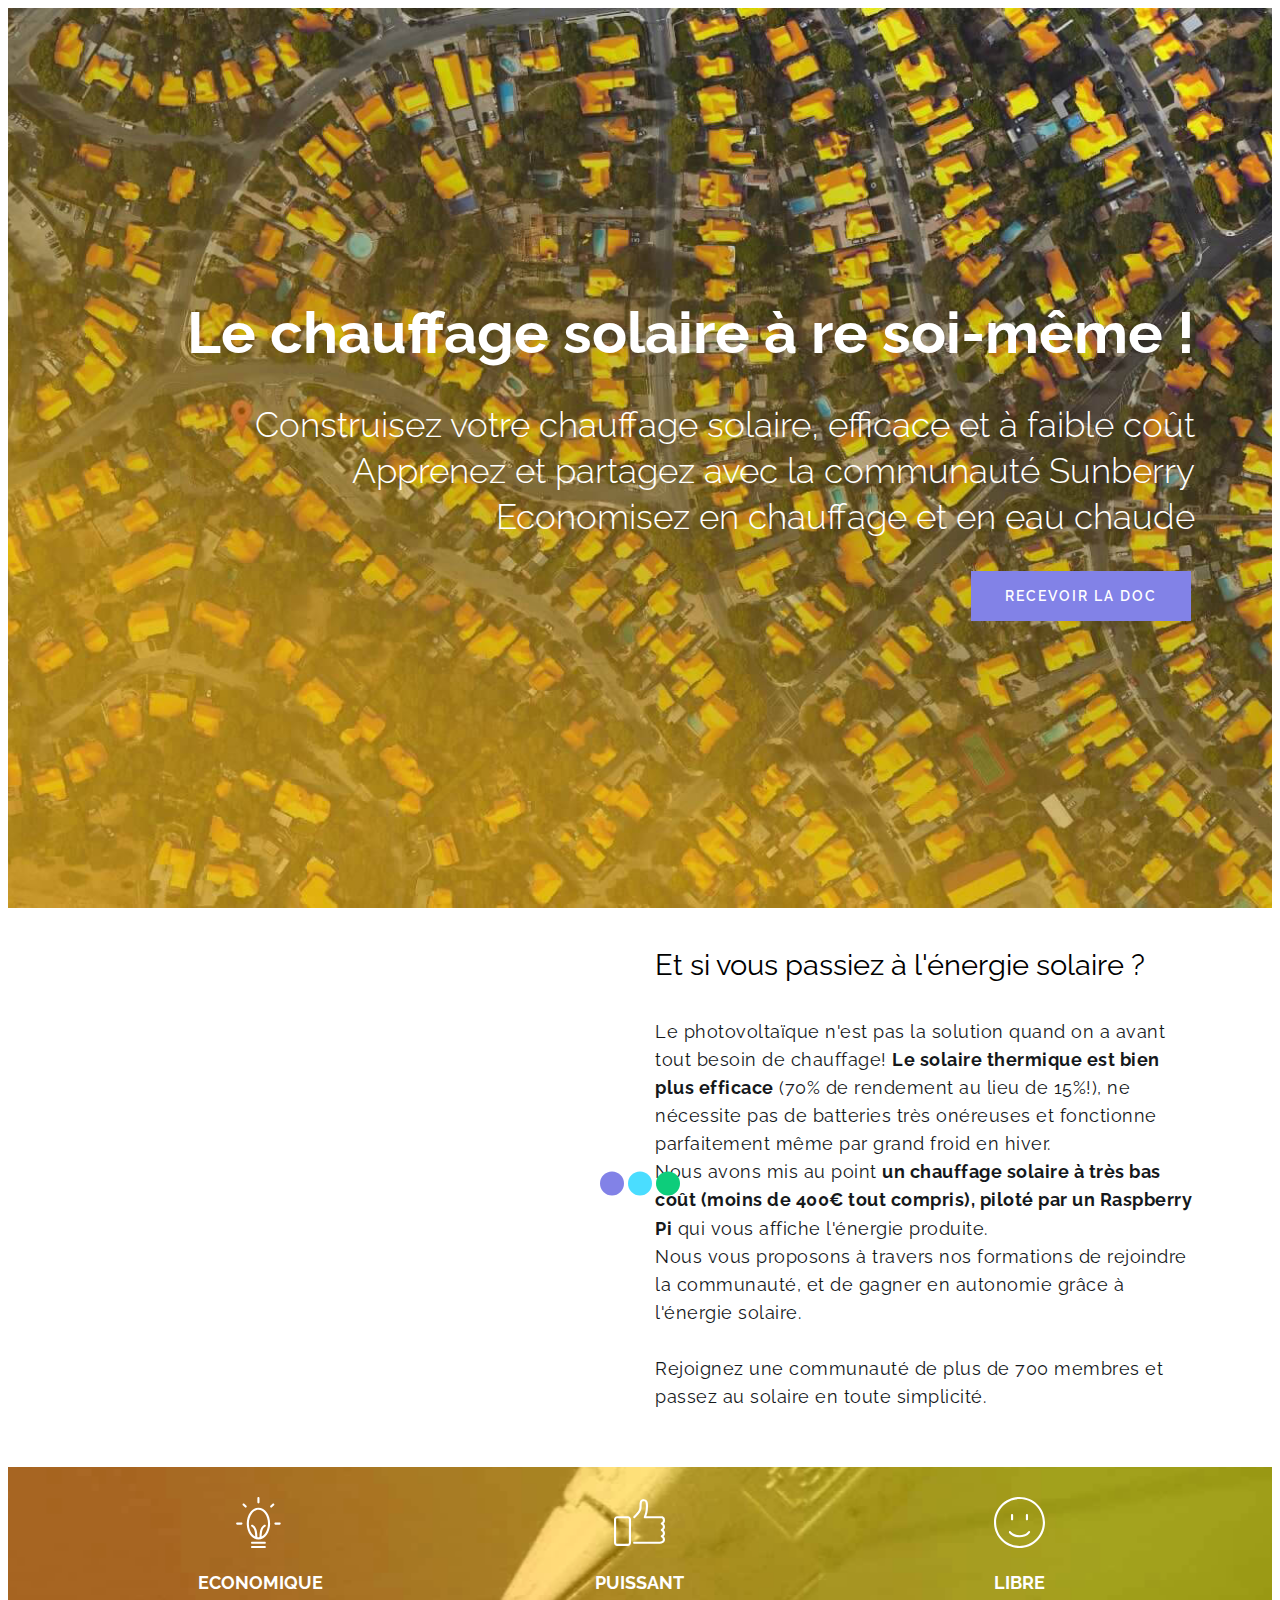
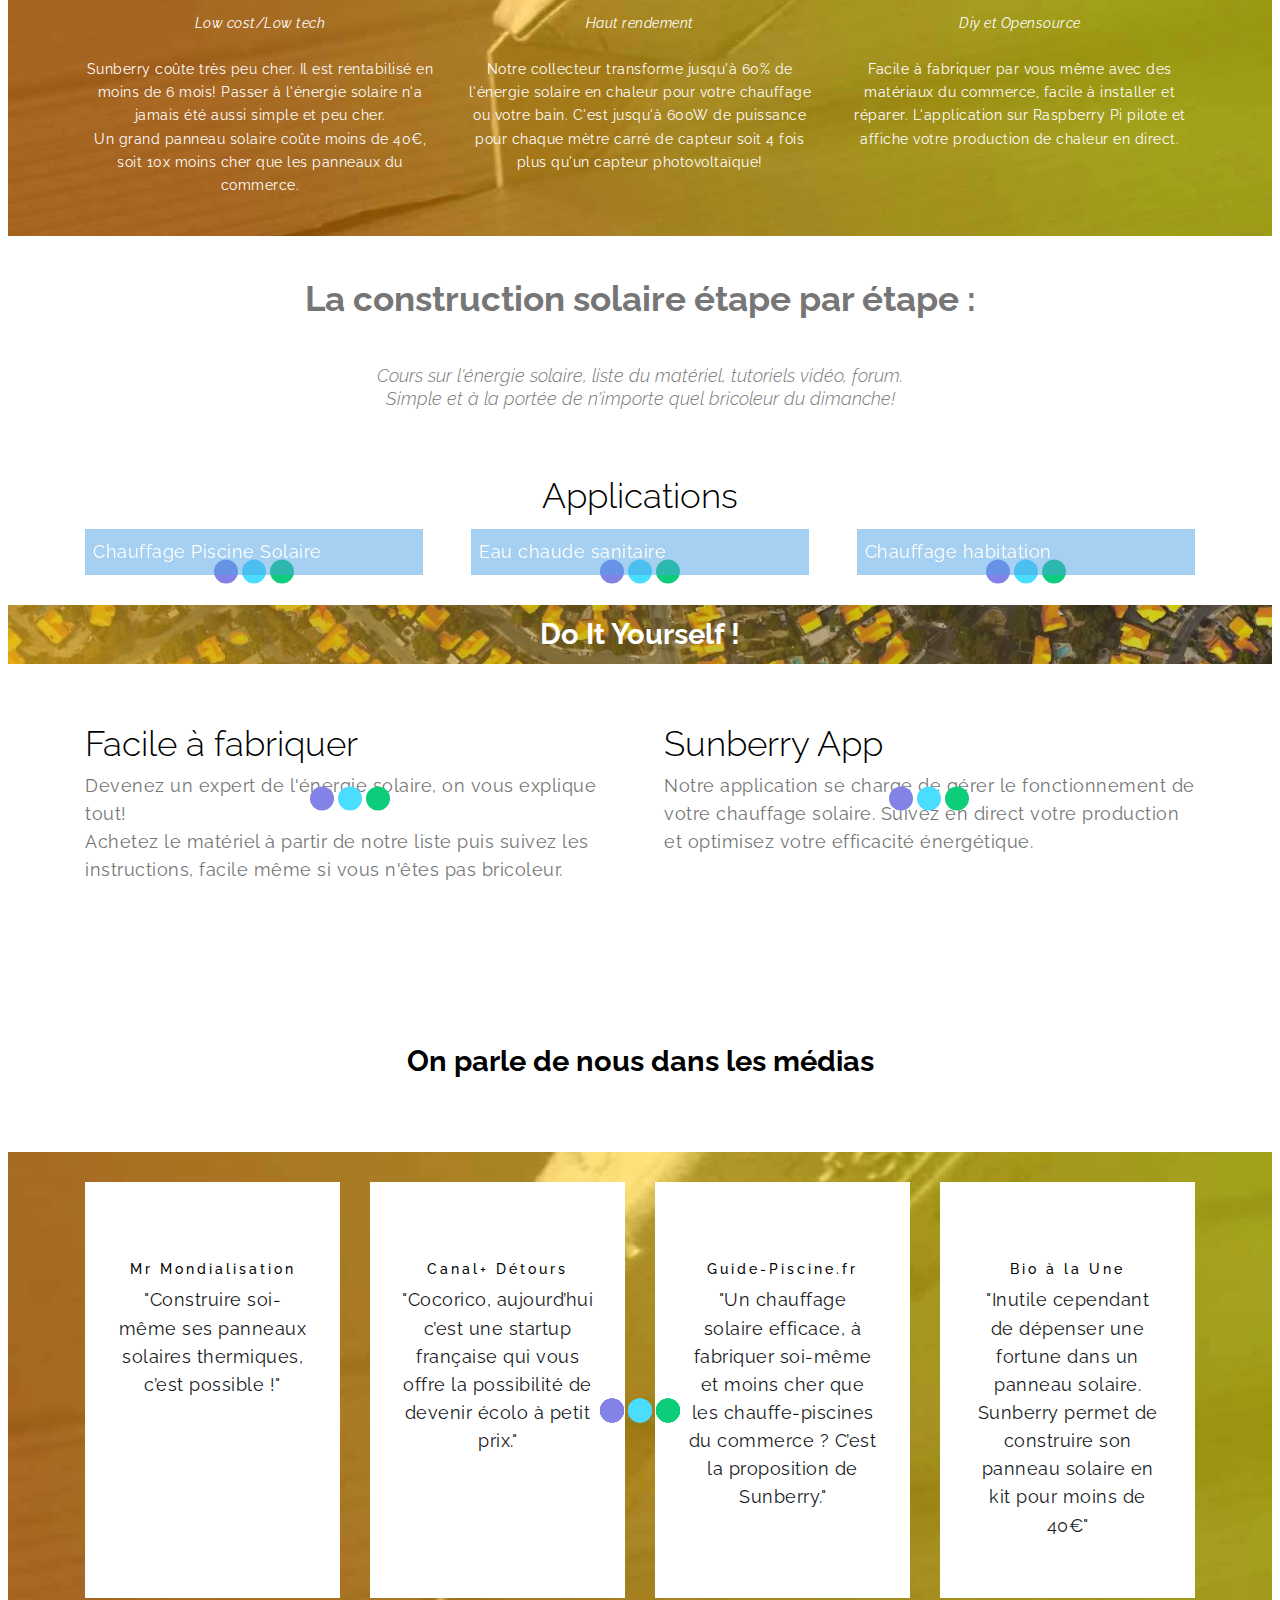
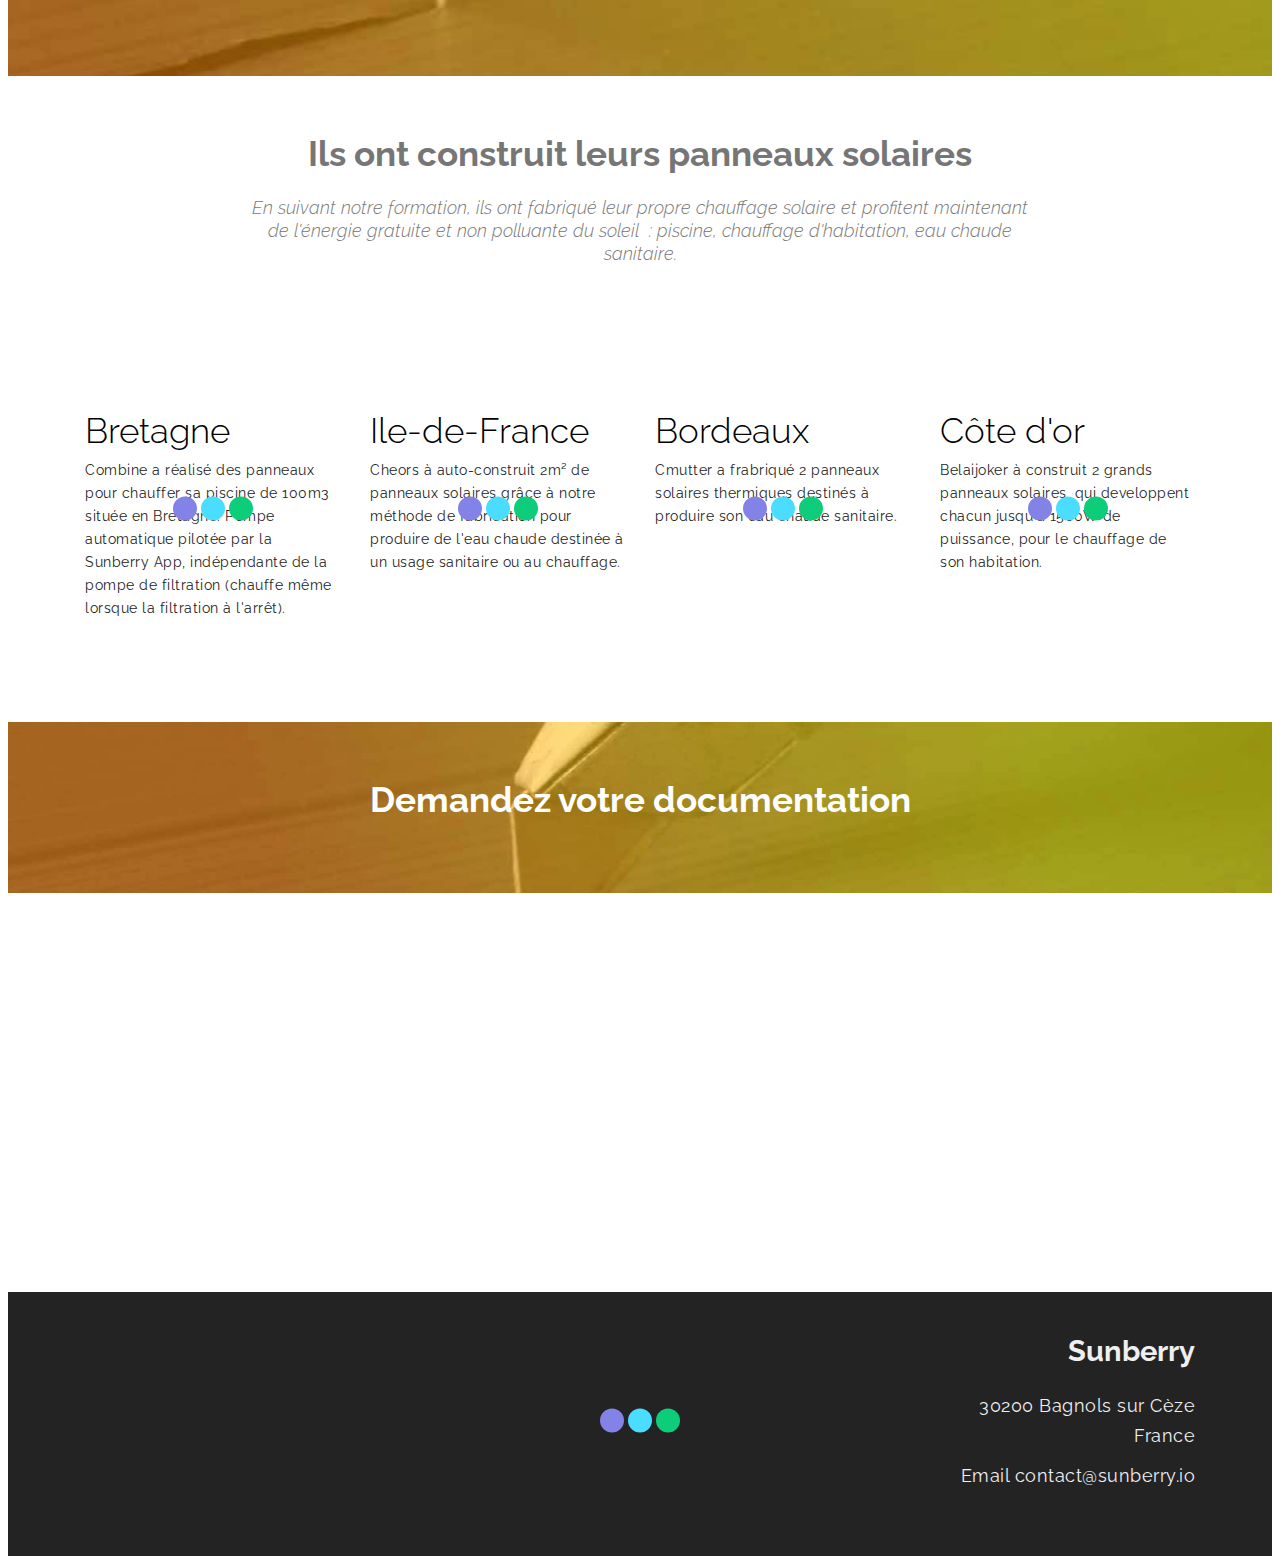
==== index.html @ ae24a8c1 "bidouille" ====
<!DOCTYPE html>
<html amp="">
  <head>
    <meta http-equiv="content-type" content="text/html; charset=UTF-8">
    <!-- Google Tag Manager -->
    <script>(function(w,d,s,l,i){w[l]=w[l]||[];w[l].push({'gtm.start':
new Date().getTime(),event:'gtm.js'});var f=d.getElementsByTagName(s)[0],
j=d.createElement(s),dl=l!='dataLayer'?'&l='+l:'';j.async=true;j.src=
'https://www.googletagmanager.com/gtm.js?id='+i+dl;f.parentNode.insertBefore(j,f);
})(window,document,'script','dataLayer','GTM-MR7F7LC');</script>
    <!-- End Google Tag Manager -->
    <!-- Global site tag (gtag.js) - Google Analytics -->
    <script async="" src="https://www.googletagmanager.com/gtag/js?id=UA-86206346-3"></script>
    <script>
  window.dataLayer = window.dataLayer || [];
  function gtag(){dataLayer.push(arguments);}
  gtag('js', new Date());

  gtag('config', 'UA-86206346-3');
</script> <!-- Site made with Mobirise Website Builder v4.9.3, https://mobirise.com -->
    <meta http-equiv="X-UA-Compatible" content="IE=edge">
    <meta name="generator" content="Mobirise v4.9.3, mobirise.com">
    <meta name="viewport" content="width=device-width, initial-scale=1, minimum-scale=1">
    <link rel="shortcut icon" href="assets/images/favicon-196x196-128x128.png" type="image/x-icon">
    <meta name="description" content="Fabriquez un chauffage solaire à l'efficacité testée et mesurée, avec de simples matériaux du commerce, pour très peu cher.
La Sunberry App se charge d'automatiser son fonctionnement et affiche votre production d'énergie chaque jour.">
    <title>Chauffage solaire DIY - Sunberry</title>
    <link rel="canonical" href="https://sunberrysolar.github.io/sunb/">
    <style amp-boilerplate="">body{-webkit-animation:-amp-start 8s steps(1,end) 0s 1 normal both;-moz-animation:-amp-start 8s steps(1,end) 0s 1 normal both;-ms-animation:-amp-start 8s steps(1,end) 0s 1 normal both;animation:-amp-start 8s steps(1,end) 0s 1 normal both}@-webkit-keyframes -amp-start{from{visibility:hidden}to{visibility:visible}}@-moz-keyframes -amp-start{from{visibility:hidden}to{visibility:visible}}@-ms-keyframes -amp-start{from{visibility:hidden}to{visibility:visible}}@-o-keyframes -amp-start{from{visibility:hidden}to{visibility:visible}}@keyframes -amp-start{from{visibility:hidden}to{visibility:visible}}</style>
    <noscript><style amp-boilerplate="">body{-webkit-animation:none;-moz-animation:none;-ms-animation:none;animation:none}</style></noscript>
    <link href="https://fonts.googleapis.com/css?family=Raleway:100,100i,200,200i,300,300i,400,400i,500,500i,600,600i,700,700i,800,800i,900,900i"
      rel="stylesheet">
    <style amp-custom=""> 
div,span,h1,h2,h3,h4,h5,h6,p,blockquote,a,ol,ul,li,figcaption{font: inherit;}*{-webkit-box-sizing: border-box;box-sizing: border-box;}body{position: relative;font-style: normal;line-height: 1.5;}section{background-color: #eeeeee;background-position: 50% 50%;background-repeat: no-repeat;background-size: cover;}section,.container,.container-fluid{position: relative;word-wrap: break-word;}a.mbr-iconfont:hover{text-decoration: none;}h1,h2,h3{margin: auto;}h1,h3,p{padding: 10px 0;margin-bottom: 15px;}p,li,blockquote{color: #15181b;letter-spacing: 0.5px;line-height: 1.7;}ul,ol,pre,blockquote{margin-bottom: 0;margin-top: 0;}pre{background: #f4f4f4;padding: 10px 24px;white-space: pre-wrap;}p{margin-top: 0;}a{font-style: normal;font-weight: 400;cursor: pointer;}a,a:hover{text-decoration: none;}figure{margin-bottom: 0;}h1,h2,h3,h4,h5,h6,.h1,.h2,.h3,.h4,.h5,.h6,.display-1,.display-2,.display-3,.display-4{line-height: 1;word-break: break-word;word-wrap: break-word;}b,strong{font-weight: bold;}blockquote{padding: 10px 0 10px 20px;position: relative;border-left: 3px solid;}input:-webkit-autofill,input:-webkit-autofill:hover,input:-webkit-autofill:focus,input:-webkit-autofill:active{-webkit-transition-delay: 9999s;transition-delay: 9999s;-webkit-transition-property: background-color,color;-o-transition-property: background-color,color;transition-property: background-color,color;}html,body{height: auto;min-height: 100vh;}.mbr-section-title{font-style: normal;line-height: 1.2;}.mbr-section-subtitle{line-height: 1.3;}.mbr-text{font-style: normal;line-height: 1.6;}.btn{font-weight: 400;border-width: 2px;border-style: solid;font-style: normal;letter-spacing: 2px;margin: .4rem .5rem;white-space: normal;-webkit-transition: all .3s ease-in-out,-webkit-box-shadow 2s ease-in-out;transition: all .3s ease-in-out,-webkit-box-shadow 2s ease-in-out;-o-transition: all .3s ease-in-out,box-shadow 2s ease-in-out;transition: all .3s ease-in-out,box-shadow 2s ease-in-out;transition: all .3s ease-in-out,box-shadow 2s ease-in-out,-webkit-box-shadow 2s ease-in-out;display: -webkit-inline-box;display: -ms-inline-flexbox;display: inline-flex;-webkit-box-align: center;-ms-flex-align: center;align-items: center;-webkit-box-pack: center;-ms-flex-pack: center;justify-content: center;word-break: break-word;-webkit-align-items: center;-webkit-justify-content: center;display: -webkit-inline-flex;}.btn-form{border-radius: 0;}.btn-form:hover{cursor: pointer;}input,textarea{padding: 15px 0.5rem;margin: 0.5rem;}.mbr-figure img,.mbr-figure iframe{display: block;width: 100%;}.card{background-color: transparent;border: none;}.card-wrapper{-webkit-box-flex: 1;-webkit-flex: 1;}.card-img{text-align: center;-ms-flex-negative: 0;flex-shrink: 0;-webkit-flex-shrink: 0;}.media{max-width: 100%;margin: 0 auto;}.mbr-figure{-ms-flex-item-align: center;-ms-grid-row-align: center;-webkit-align-self: center;align-self: center;}.media-container > div{max-width: 100%;}.mbr-figure img,.card-img img{width: 100%;}@media (max-width: 991px){.media-size-item{width: auto;}.media{width: auto;}.mbr-figure{width: 100%;}}section.slider .amp-carousel-button{cursor: pointer;}amp-image-lightbox a.control{position: absolute;width: 32px;height: 32px;right: 16px;top: 16px;z-index: 1000;}amp-image-lightbox a.control .close{position: relative;}amp-image-lightbox a.control .close:before,amp-image-lightbox a.control .close:after{position: absolute;left: 15px;content: ' ';height: 33px;width: 2px;background-color: #fff;}amp-image-lightbox a.control .close:before{-webkit-transform: rotate(45deg);-ms-transform: rotate(45deg);transform: rotate(45deg);}amp-image-lightbox a.control .close:after{-webkit-transform: rotate(-45deg);-ms-transform: rotate(-45deg);transform: rotate(-45deg);}.hidden{visibility: hidden;}.super-hide{display: none;}.inactive{-webkit-user-select: none;-moz-user-select: none;-ms-user-select: none;user-select: none;pointer-events: none;-webkit-user-drag: none;user-drag: none;}textarea[type="hidden"]{display: none;}#scrollToTop{display: none;}.popover-content ul.show{min-height: 155px;}.mbr-white{color: #ffffff;}.mbr-black{color: #000000;}.mbr-bg-white{background-color: #ffffff;}.mbr-bg-black{background-color: #000000;}.align-left{text-align: left;}.align-center{text-align: center;}.align-right{text-align: right;}@media (max-width: 767px){.align-left,.align-center,.align-right,.mbr-section-btn,.mbr-section-title{text-align: center;}}.mbr-light{font-weight: 300;}.mbr-regular{font-weight: 400;}.mbr-semibold{font-weight: 500;}.mbr-bold{font-weight: 700;}.mbr-section-btn{margin-left: -.25rem;margin-right: -.25rem;font-size: 0;}nav .mbr-section-btn{margin-left: 0rem;margin-right: 0rem;}.btn .mbr-iconfont,.btn.btn-sm .mbr-iconfont{cursor: pointer;margin-right: 0.5rem;}.btn.btn-md .mbr-iconfont,.btn.btn-md .mbr-iconfont{margin-right: 0.8rem;}[type="submit"]{-webkit-appearance: none;}.google-map{height: 400px;position: relative;width: 100%;}.google-map iframe{height: 100%;width: 100%;}.google-map [data-state-details]{color: #6b6763;font-family: Montserrat;height: 1.5em;margin-top: -0.75em;padding-left: 1.25rem;padding-right: 1.25rem;position: absolute;text-align: center;top: 50%;width: 100%;}.google-map[data-state]{background: #e9e5dc;}.google-map[data-state="loading"] [data-state-details]{display: none;}.map-placeholder{display: none;}.mbr-fullscreen .mbr-overlay{height: 100vh;}.mbr-fullscreen{display: -webkit-box;display: -ms-flexbox;display: flex;display: -moz-flex;display: -ms-flex;display: -o-flex;-webkit-box-align: center;-ms-flex-align: center;align-items: center;-webkit-align-items: center;height: 100vh;-webkit-box-sizing: border-box;box-sizing: border-box;padding-top: 3rem;padding-bottom: 3rem;}section.sidebar-open:before{content: '';position: fixed;top: 0;bottom: 0;right: 0;left: 0;background-color: rgba(0,0,0,0.2);z-index: 1040;}amp-img img{max-height: 100%;max-width: 100%;}img.mbr-temp{width: 100%;}.is-builder .nodisplay + img[async],.is-builder .nodisplay + img[decoding="async"],.is-builder amp-img > a + img[async],.is-builder amp-img > a + img[decoding="async"]{display: none;}html:not(.is-builder) amp-img > a{position: absolute;top: 0;bottom: 0;left: 0;right: 0;z-index: 1;}.is-builder .temp-amp-sizer{position: absolute;}.is-builder section.slider .icon-wrap,.is-builder section[class*="gallery"] .icon-wrap{pointer-events: all;}.is-builder amp-youtube .temp-amp-sizer,.is-builder amp-vimeo .temp-amp-sizer{position: static;}.is-builder section.horizontal-menu .ampstart-btn{display: none;}@media (max-width: 991px){.is-builder section.horizontal-menu .navbar-toggler{display: block;}}.is-builder section.horizontal-menu .dropdown-menu{z-index: auto;opacity: 1;pointer-events: auto;}.is-builder section.horizontal-menu .nav-dropdown .link.dropdown-toggle[aria-expanded="true"]{margin-right: 0;padding: 0.667em 1em;}.mobirise-spinner{position: absolute;top: 50%;left: 40%;margin-left: 10%;-webkit-transform: translate3d(-50%,-50%,0);z-index: 4;}.mobirise-spinner em{width: 24px;height: 24px;border-radius: 100%;display: inline-block;-webkit-animation: slide 1s infinite;}.mobirise-spinner em:nth-child(1){-webkit-animation-delay: 0.1s;}.mobirise-spinner em:nth-child(2){-webkit-animation-delay: 0.2s;}.mobirise-spinner em:nth-child(3){-webkit-animation-delay: 0.3s;}@-webkit-keyframes slide{0%{-webkit-transform: scale(1);}50%{opacity: 0.3;-webkit-transform: scale(2);}100%{-webkit-transform: scale(1);}}@keyframes slide{0%{-webkit-transform: scale(1);}50%{opacity: 0.3;-webkit-transform: scale(2);}100%{-webkit-transform: scale(1);}}.mobirise-loader .amp-active > div{display: none;}.mbr-container{max-width: 800px;padding: 0 10px;margin: 0 auto;position: relative;}.container{padding-right: 15px;padding-left: 15px;width: 100%;margin-right: auto;margin-left: auto;}@media (max-width: 767px){.container{max-width: 540px;}}@media (min-width: 768px){.container{max-width: 720px;}}@media (min-width: 992px){.container{max-width: 960px;}}@media (min-width: 1200px){.container{max-width: 1140px;}}.mbr-row{display: -webkit-box;display: -ms-flexbox;display: flex;-ms-flex-wrap: wrap;flex-wrap: wrap;margin-right: -15px;margin-left: -15px;}.mbr-justify-content-center{-webkit-box-pack: center;-ms-flex-pack: center;justify-content: center;-webkit-justify-content: center;}@media (max-width: 767px){.mbr-col-sm-12{-ms-flex: 0 0 100%;-webkit-box-flex: 0;flex: 0 0 100%;max-width: 100%;padding-right: 15px;padding-left: 15px;-webkit-flex: 0 0 100%;}.mbr-row{margin: 0;}}@media (min-width: 768px){.mbr-col-md-3{-ms-flex: 0 0 25%;-webkit-box-flex: 0;flex: 0 0 25%;max-width: 25%;padding-right: 15px;padding-left: 15px;-webkit-flex: 0 0 25%;}.mbr-col-md-4{-ms-flex: 0 0 33.333333%;-webkit-box-flex: 0;flex: 0 0 33.333333%;max-width: 33.333333%;padding-right: 15px;padding-left: 15px;-webkit-flex: 0 0 33.333333%;}.mbr-col-md-5{-ms-flex: 0 0 41.666667%;-webkit-box-flex: 0;flex: 0 0 41.666667%;max-width: 41.666667%;padding-right: 15px;padding-left: 15px;-webkit-flex: 0 0 41.666667%;}.mbr-col-md-6{-ms-flex: 0 0 50%;-webkit-box-flex: 0;flex: 0 0 50%;max-width: 50%;padding-right: 15px;padding-left: 15px;-webkit-flex: 0 0 50%;}.mbr-col-md-7{-ms-flex: 0 0 58.333333%;-webkit-box-flex: 0;flex: 0 0 58.333333%;max-width: 58.333333%;padding-right: 15px;padding-left: 15px;-webkit-flex: 0 0 58.333333%;}.mbr-col-md-8{-ms-flex: 0 0 66.666667%;-webkit-box-flex: 0;flex: 0 0 66.666667%;max-width: 66.666667%;padding-left: 15px;padding-right: 15px;-webkit-flex: 0 0 66.666667%;}.mbr-col-md-10{-ms-flex: 0 0 83.333333%;-webkit-box-flex: 0;flex: 0 0 83.333333%;max-width: 83.333333%;padding-left: 15px;padding-right: 15px;-webkit-flex: 0 0 83.333333%;}.mbr-col-md-12{-ms-flex: 0 0 100%;-webkit-box-flex: 0;flex: 0 0 100%;max-width: 100%;padding-right: 15px;padding-left: 15px;-webkit-flex: 0 0 100%;}}@media (min-width: 992px){.mbr-col-lg-2{-ms-flex: 0 0 16.666667%;-webkit-box-flex: 0;flex: 0 0 16.666667%;max-width: 16.666667%;padding-right: 15px;padding-left: 15px;-webkit-flex: 0 0 16.666667%;}.mbr-col-lg-3{-ms-flex: 0 0 25%;-webkit-box-flex: 0;flex: 0 0 25%;max-width: 25%;padding-right: 15px;padding-left: 15px;-webkit-flex: 0 0 25%;}.mbr-col-lg-4{-ms-flex: 0 0 33.33%;-webkit-box-flex: 0;flex: 0 0 33.33%;max-width: 33.33%;padding-right: 15px;padding-left: 15px;-webkit-flex: 0 0 33.33%;}.mbr-col-lg-5{-ms-flex: 0 0 41.666%;-webkit-box-flex: 0;flex: 0 0 41.666%;max-width: 41.666%;padding-right: 15px;padding-left: 15px;-webkit-flex: 0 0 41.666%;}.mbr-col-lg-6{-ms-flex: 0 0 50%;-webkit-box-flex: 0;flex: 0 0 50%;max-width: 50%;padding-right: 15px;padding-left: 15px;-webkit-flex: 0 0 50%;}.mbr-col-lg-8{-ms-flex: 0 0 66.666667%;-webkit-box-flex: 0;flex: 0 0 66.666667%;max-width: 66.666667%;padding-left: 15px;padding-right: 15px;-webkit-flex: 0 0 66.666667%;}.mbr-col-lg-10{-ms-flex: 0 0 83.3333%;-webkit-box-flex: 0;flex: 0 0 83.3333%;max-width: 83.3333%;padding-right: 15px;padding-left: 15px;-webkit-flex: 0 0 83.3333%;}.mbr-col-lg-12{-ms-flex: 0 0 100%;-webkit-box-flex: 0;flex: 0 0 100%;max-width: 100%;padding-right: 15px;padding-left: 15px;-webkit-flex: 0 0 100%;}}@media (min-width: 1200px){.mbr-col-xl-7{-ms-flex: 0 0 58.333333%;-webkit-box-flex: 0;flex: 0 0 58.333333%;max-width: 58.333333%;padding-right: 15px;padding-left: 15px;-webkit-flex: 0 0 58.333333%;}.mbr-col-xl-8{-ms-flex: 0 0 66.666667%;-webkit-box-flex: 0;flex: 0 0 66.666667%;max-width: 66.666667%;padding-left: 15px;padding-right: 15px;-webkit-flex: 0 0 66.666667%;}}amp-sidebar{background: transparent;}#scrollToTopMarker{position: absolute;width: 0px;height: 0px;top: 300px;}#scrollToTopButton{position: fixed;bottom: 25px;right: 25px;opacity: .4;z-index: 5000;font-size: 32px;height: 60px;width: 60px;border: none;border-radius: 3px;cursor: pointer;}#scrollToTopButton:focus{outline: none;}#scrollToTopButton a:before{content: '';position: absolute;height: 40%;top: 36%;width: 2px;left: calc(50% - 1px);}#scrollToTopButton a:after{content: '';position: absolute;border-top: 2px solid;border-right: 2px solid;width: 40%;height: 40%;left: calc(30% - 1px);bottom: 30%;-ms-transform: rotate(-45deg);transform: rotate(-45deg);-webkit-transform: rotate(-45deg);}.is-builder #scrollToTopButton a:after{left: 30%;}
body{font-family: Roboto;}blockquote{border-color: #8282e7;}.display-1{font-family: 'Raleway',sans-serif;font-size: 3.6rem;}.display-2{font-family: 'Raleway',sans-serif;font-size: 2.2rem;}.display-4{font-family: 'Raleway',sans-serif;font-size: 0.9rem;}.display-5{font-family: 'Raleway',sans-serif;font-size: 1.8rem;}.display-7{font-family: 'Raleway',sans-serif;font-size: 1.1rem;}input,textarea{font-family: 'Raleway',sans-serif;font-size: 0.9rem;}.display-1 .mbr-iconfont-btn{font-size: 3.6rem;width: 3.6rem;}.display-2 .mbr-iconfont-btn{font-size: 2.2rem;width: 2.2rem;}.display-4 .mbr-iconfont-btn{font-size: 0.9rem;width: 0.9rem;}.display-5 .mbr-iconfont-btn{font-size: 1.8rem;width: 1.8rem;}.display-7 .mbr-iconfont-btn{font-size: 1.1rem;width: 1.1rem;}@media (max-width: 768px){.display-1{font-size: 2.88rem;font-size: calc( 1.91rem + (3.6 - 1.91) * ((100vw - 20rem) / (48 - 20)));line-height: calc( 1.4 * (1.91rem + (3.6 - 1.91) * ((100vw - 20rem) / (48 - 20))));}.display-2{font-size: 1.76rem;font-size: calc( 1.42rem + (2.2 - 1.42) * ((100vw - 20rem) / (48 - 20)));line-height: calc( 1.4 * (1.42rem + (2.2 - 1.42) * ((100vw - 20rem) / (48 - 20))));}.display-4{font-size: 0.72rem;font-size: calc( 0.965rem + (0.9 - 0.965) * ((100vw - 20rem) / (48 - 20)));line-height: calc( 1.4 * (0.965rem + (0.9 - 0.965) * ((100vw - 20rem) / (48 - 20))));}.display-5{font-size: 1.44rem;font-size: calc( 1.28rem + (1.8 - 1.28) * ((100vw - 20rem) / (48 - 20)));line-height: calc( 1.4 * (1.28rem + (1.8 - 1.28) * ((100vw - 20rem) / (48 - 20))));}}.btn{padding: 1rem 2rem;border-radius: 0px;}.btn-sm{border-width: 1px;padding: 0.6rem 0.8rem;border-radius: 0px;}.btn-md{font-weight: 600;padding: 1rem 2rem;border-radius: 0px;}.bg-primary{background-color: #8282e7;}.bg-success{background-color: #0dcd7b;}.bg-info{background-color: #8282e7;}.bg-warning{background-color: #767676;}.bg-danger{background-color: #a0a0a0;}.btn-primary,.btn-primary:active,.btn-primary.active{background-color: #8282e7;border-color: #8282e7;color: #ffffff;}.btn-primary:hover,.btn-primary:focus,.btn-primary.focus{color: #ffffff;background-color: #4242db;border-color: #4242db;}.btn-primary.disabled,.btn-primary:disabled{color: #ffffff;background-color: #4242db;border-color: #4242db;}.btn-secondary,.btn-secondary:active,.btn-secondary.active{background-color: #4addff;border-color: #4addff;color: #003c4a;}.btn-secondary:hover,.btn-secondary:focus,.btn-secondary.focus{color: #003c4a;background-color: #00cdfd;border-color: #00cdfd;}.btn-secondary.disabled,.btn-secondary:disabled{color: #003c4a;background-color: #00cdfd;border-color: #00cdfd;}.btn-info,.btn-info:active,.btn-info.active{background-color: #8282e7;border-color: #8282e7;color: #ffffff;}.btn-info:hover,.btn-info:focus,.btn-info.focus{color: #ffffff;background-color: #4242db;border-color: #4242db;}.btn-info.disabled,.btn-info:disabled{color: #ffffff;background-color: #4242db;border-color: #4242db;}.btn-success,.btn-success:active,.btn-success.active{background-color: #0dcd7b;border-color: #0dcd7b;color: #ffffff;}.btn-success:hover,.btn-success:focus,.btn-success.focus{color: #ffffff;background-color: #088550;border-color: #088550;}.btn-success.disabled,.btn-success:disabled{color: #ffffff;background-color: #088550;border-color: #088550;}.btn-warning,.btn-warning:active,.btn-warning.active{background-color: #767676;border-color: #767676;color: #ffffff;}.btn-warning:hover,.btn-warning:focus,.btn-warning.focus{color: #ffffff;background-color: #505050;border-color: #505050;}.btn-warning.disabled,.btn-warning:disabled{color: #ffffff;background-color: #505050;border-color: #505050;}.btn-danger,.btn-danger:active,.btn-danger.active{background-color: #a0a0a0;border-color: #a0a0a0;color: #ffffff;}.btn-danger:hover,.btn-danger:focus,.btn-danger.focus{color: #ffffff;background-color: #7a7a7a;border-color: #7a7a7a;}.btn-danger.disabled,.btn-danger:disabled{color: #ffffff;background-color: #7a7a7a;border-color: #7a7a7a;}.btn-black,.btn-black:active,.btn-black.active{background-color: #333333;border-color: #333333;color: #ffffff;}.btn-black:hover,.btn-black:focus,.btn-black.focus{color: #ffffff;background-color: #0d0d0d;border-color: #0d0d0d;}.btn-black.disabled,.btn-black:disabled{color: #ffffff;background-color: #0d0d0d;border-color: #0d0d0d;}.btn-white,.btn-white:active,.btn-white.active{background-color: #ffffff;border-color: #ffffff;color: #808080;}.btn-white:hover,.btn-white:focus,.btn-white.focus{color: #808080;background-color: #d9d9d9;border-color: #d9d9d9;}.btn-white.disabled,.btn-white:disabled{color: #808080;background-color: #d9d9d9;border-color: #d9d9d9;}.btn-white,.btn-white:active,.btn-white.active{color: #333333;}.btn-white:hover,.btn-white:focus,.btn-white.focus{color: #333333;}.btn-white.disabled,.btn-white:disabled{color: #333333;}.btn-primary-outline,.btn-primary-outline:active,.btn-primary-outline.active{background: none;border-color: #2c2cd7;color: #2c2cd7;}.btn-primary-outline:hover,.btn-primary-outline:focus,.btn-primary-outline.focus{color: #ffffff;background-color: #8282e7;border-color: #8282e7;}.btn-primary-outline.disabled,.btn-primary-outline:disabled{color: #ffffff;background-color: #8282e7;border-color: #8282e7;}.btn-secondary-outline,.btn-secondary-outline:active,.btn-secondary-outline.active{background: none;border-color: #00b8e3;color: #00b8e3;}.btn-secondary-outline:hover,.btn-secondary-outline:focus,.btn-secondary-outline.focus{color: #003c4a;background-color: #4addff;border-color: #4addff;}.btn-secondary-outline.disabled,.btn-secondary-outline:disabled{color: #003c4a;background-color: #4addff;border-color: #4addff;}.btn-info-outline,.btn-info-outline:active,.btn-info-outline.active{background: none;border-color: #2c2cd7;color: #2c2cd7;}.btn-info-outline:hover,.btn-info-outline:focus,.btn-info-outline.focus{color: #ffffff;background-color: #8282e7;border-color: #8282e7;}.btn-info-outline.disabled,.btn-info-outline:disabled{color: #ffffff;background-color: #8282e7;border-color: #8282e7;}.btn-success-outline,.btn-success-outline:active,.btn-success-outline.active{background: none;border-color: #076d41;color: #076d41;}.btn-success-outline:hover,.btn-success-outline:focus,.btn-success-outline.focus{color: #ffffff;background-color: #0dcd7b;border-color: #0dcd7b;}.btn-success-outline.disabled,.btn-success-outline:disabled{color: #ffffff;background-color: #0dcd7b;border-color: #0dcd7b;}.btn-warning-outline,.btn-warning-outline:active,.btn-warning-outline.active{background: none;border-color: #434343;color: #434343;}.btn-warning-outline:hover,.btn-warning-outline:focus,.btn-warning-outline.focus{color: #ffffff;background-color: #767676;border-color: #767676;}.btn-warning-outline.disabled,.btn-warning-outline:disabled{color: #ffffff;background-color: #767676;border-color: #767676;}.btn-danger-outline,.btn-danger-outline:active,.btn-danger-outline.active{background: none;border-color: #6d6d6d;color: #6d6d6d;}.btn-danger-outline:hover,.btn-danger-outline:focus,.btn-danger-outline.focus{color: #ffffff;background-color: #a0a0a0;border-color: #a0a0a0;}.btn-danger-outline.disabled,.btn-danger-outline:disabled{color: #ffffff;background-color: #a0a0a0;border-color: #a0a0a0;}.btn-black-outline,.btn-black-outline:active,.btn-black-outline.active{background: none;border-color: #000000;color: #000000;}.btn-black-outline:hover,.btn-black-outline:focus,.btn-black-outline.focus{color: #ffffff;background-color: #333333;border-color: #333333;}.btn-black-outline.disabled,.btn-black-outline:disabled{color: #ffffff;background-color: #333333;border-color: #333333;}.btn-white-outline,.btn-white-outline:active,.btn-white-outline.active{background: none;border-color: #ffffff;color: #ffffff;}.btn-white-outline:hover,.btn-white-outline:focus,.btn-white-outline.focus{color: #333333;background-color: #ffffff;border-color: #ffffff;}.text-primary{color: #8282e7;}.text-secondary{color: #4addff;}.text-success{color: #0dcd7b;}.text-info{color: #8282e7;}.text-warning{color: #767676;}.text-danger{color: #a0a0a0;}.text-white{color: #ffffff;}.text-black{color: #000000;}a.text-primary:hover,a.text-primary:focus{color: #2c2cd7;}a.text-secondary:hover,a.text-secondary:focus{color: #00b8e3;}a.text-success:hover,a.text-success:focus{color: #076d41;}a.text-info:hover,a.text-info:focus{color: #2c2cd7;}a.text-warning:hover,a.text-warning:focus{color: #434343;}a.text-danger:hover,a.text-danger:focus{color: #6d6d6d;}a.text-white:hover,a.text-white:focus{color: #b3b3b3;}a.text-black:hover,a.text-black:focus{color: #4d4d4d;}.alert-success{background-color: #0dcd7b;}.alert-info{background-color: #8282e7;}.alert-warning{background-color: #767676;}.alert-danger{background-color: #a0a0a0;}a,a:hover{color: #8282e7;}.mbr-plan-header.bg-primary .mbr-plan-subtitle,.mbr-plan-header.bg-primary .mbr-plan-price-desc{color: #ffffff;}.mbr-plan-header.bg-success .mbr-plan-subtitle,.mbr-plan-header.bg-success .mbr-plan-price-desc{color: #acfad9;}.mbr-plan-header.bg-info .mbr-plan-subtitle,.mbr-plan-header.bg-info .mbr-plan-price-desc{color: #ffffff;}.mbr-plan-header.bg-warning .mbr-plan-subtitle,.mbr-plan-header.bg-warning .mbr-plan-price-desc{color: #b6b6b6;}.mbr-plan-header.bg-danger .mbr-plan-subtitle,.mbr-plan-header.bg-danger .mbr-plan-price-desc{color: #e0e0e0;}.mobirise-spinner em:nth-child(1){background: #8282e7;}.mobirise-spinner em:nth-child(2){background: #4addff;}.mobirise-spinner em:nth-child(3){background: #0dcd7b;}#scrollToTopMarker{display: none;}#scrollToTopButton{background-color: #5d5de7;}#scrollToTopButton a:before{background: #ffffff;}#scrollToTopButton a:after{border-top-color: #ffffff;border-right-color: #ffffff;}.cid-riQ36rBPp1{background-image: url("assets/images/bg-header-1600x908.jpg");}.cid-riQ36rBPp1 .mbr-section-title{text-align: right;}.cid-riQcdxnm49{padding-top: 30px;padding-bottom: 30px;background-color: #ffffff;}.cid-riQcdxnm49 .text-block{margin: auto;}.cid-riQcdxnm49 amp-img{text-align: center;}@media (min-width: 768px){.cid-riQcdxnm49 .image-block{padding-right: 2rem;}}@media (max-width: 767px){.cid-riQcdxnm49 .image-block{padding-bottom: 1rem;}}.cid-riQklek1dF{padding-top: 30px;padding-bottom: 30px;background-image: url("assets/images/bg-testimonials-1599x498.jpg");}.cid-riQklek1dF .card-img{margin-bottom: 1rem;display: inline-block;width: 100%;height: 3.2rem;}.cid-riQklek1dF .card-img .mbr-iconfont{color: #ffffff;font-size: 3.2rem;width: 3.2rem;}@media (max-width: 767px){.cid-riQklek1dF .card-img .mbr-iconfont{font-size: 30px;width: 30px;}}@media (max-width: 767px){.cid-riQklek1dF .card-img{height: 30px;}}.cid-riQklek1dF .mbr-card-title,.cid-riQklek1dF .mbr-text{margin: 0;width: 100%;}.cid-riTbQELwFd{padding-top: 45px;padding-bottom: 0px;background-color: #ffffff;}.cid-riTbQELwFd .mbr-title{padding-bottom: 1rem;}.cid-riTbQELwFd .mbr-section-btn{padding-top: 1.5rem;}.cid-riTbQELwFd H2{color: #767676;}.cid-riTbQELwFd .mbr-section-subtitle DIV{color: #767676;}.cid-riQyXObSYK{background-color: #ffffff;}.cid-riQyXObSYK .mbr-row{margin: 0;}.cid-riQyXObSYK .mbr-section-title{padding: 1rem 0;}.cid-riQyXObSYK .video-block{margin: auto;width: 66%;width: 100%;}@media (max-width: 767px){.cid-riQyXObSYK .video-block{width: 100%;}}.cid-riU3eX8nvv{padding-top: 30px;padding-bottom: 30px;background-color: #ffffff;}.cid-riU3eX8nvv .title{padding-bottom: 2rem;}@media (min-width: 768px) and (max-width: 991px){.cid-riU3eX8nvv .image-wrap.pb{padding-bottom: 3rem;}}@media (max-width: 767px){.cid-riU3eX8nvv .image-wrap:not(.last-child){padding-bottom: 2rem;}}@media (min-width: 992px){.cid-riU3eX8nvv .image-wrap.lg-px{padding-left: 1.5rem;padding-right: 1.5rem;}.cid-riU3eX8nvv .image-wrap.lg-px.pb{padding-bottom: 3rem;}.cid-riU3eX8nvv .mbr-row{margin-left: -1.5rem;margin-right: -1.5rem;}}@media (min-width: 768px) and (max-width: 991px){.cid-riU3eX8nvv .image-wrap{padding-left: 1.5rem;padding-right: 1.5rem;}.cid-riU3eX8nvv .mbr-row{margin-left: -1.5rem;margin-right: -1.5rem;}}.cid-riU3eX8nvv .image-box{position: relative;}.cid-riU3eX8nvv .image-box .img-caption{position: absolute;display: flex;align-items: flex-end;bottom: 0;left: 0;width: 100%;height: 0px;background-color: rgba(78,162,227,0.5);pointer-events: none;transition: all 0.3s;z-index: 10;}.cid-riU3eX8nvv .image-box .img-caption .caption-text{margin: 0;padding: 0.5rem;width: 100%;height: auto;pointer-events: all;transition: all 0.1s 0.2s;background-color: rgba(78,162,227,0.5);}@media (min-width: 768px){.cid-riU3eX8nvv .image-box:hover .img-caption{height: 100%;}.cid-riU3eX8nvv .image-box:hover .img-caption .caption-text{background-color: transparent;transition: all 0s;}}.cid-riU6KpYL9r{padding-top: 15px;padding-bottom: 0px;background-image: url("assets/images/bg-header-1600x908.jpg");}.cid-riU6KpYL9r .mbr-title{padding-bottom: 1rem;color: #ffffff;}.cid-riU6KpYL9r .mbr-section-btn{padding-top: 1.5rem;}.cid-riU7dSXYxq{padding-top: 30px;padding-bottom: 30px;background-color: #ffffff;}.cid-riU7dSXYxq .card{margin-bottom: 3rem;position: relative;display: flex;-ms-flex-direction: column;-webkit-flex-direction: column;flex-direction: column;min-width: 0;word-wrap: break-word;background-clip: border-box;border-radius: .25rem;width: 100%;min-height: 1px;}@media (min-width: 768px){.cid-riU7dSXYxq .card{padding-left: 1.5rem;padding-right: 1.5rem;}}@media (max-width: 767px){.cid-riU7dSXYxq .card{margin-bottom: 30px;}}.cid-riU7dSXYxq .card-title{margin: 0;}.cid-riU7dSXYxq .card-box{padding-top: 2rem;}.cid-riU7dSXYxq amp-img{width: 100%;}.cid-riU7dSXYxq .mbr-text{color: #767676;}@media (min-width: 768px){.cid-riU7dSXYxq .mbr-row{margin-left: -1.5rem;margin-right: -1.5rem;}}.cid-riQzacmpPE{padding-top: 60px;padding-bottom: 60px;background-color: #ffffff;}.cid-riQzacmpPE .mbr-title{padding-bottom: 1rem;}.cid-riQzacmpPE .mbr-section-btn{padding-top: 1.5rem;}.cid-riQpijuxTK{padding-top: 30px;padding-bottom: 30px;background-image: url("assets/images/bg-testimonials-1599x498.jpg");}.cid-riQpijuxTK .card{display: flex;-ms-flex-direction: column;-webkit-flex-direction: column;flex-direction: column;border-radius: 0;width: 100%;margin-bottom: 3rem;}@media (max-width: 767px){.cid-riQpijuxTK .card{margin-bottom: 30px;}}.cid-riQpijuxTK .card .card-wrapper{background: #ffffff;padding-top: 3rem;}@media (max-width: 767px){.cid-riQpijuxTK .card .card-wrapper{padding-top: 1rem;}}@media (min-width: 768px) and (max-width: 991px){.cid-riQpijuxTK .card{padding-left: 1.5rem;padding-right: 1.5rem;}}.cid-riQpijuxTK .card-img amp-img{border-radius: 50%;width: 50%;margin: auto;}.cid-riQpijuxTK .card-img amp-img img{border-radius: 50%;}.cid-riQpijuxTK .card-subtitle{letter-spacing: 3px;font-weight: 500;}.cid-riQpijuxTK .mbr-text,.cid-riQpijuxTK .card-subtitle{margin: 0;}.cid-riQpijuxTK .card-box{padding: 2rem 2rem 3rem;}@media (max-width: 767px){.cid-riQpijuxTK .card-box{padding: 1rem;}}@media (min-width: 768px) and (max-width: 991px){.cid-riQpijuxTK .mbr-row{margin-left: -1.5rem;margin-right: -1.5rem;}}.cid-riQzmbp44X{padding-top: 60px;padding-bottom: 60px;background-color: #ffffff;}.cid-riQzmbp44X .mbr-title{padding-bottom: 1rem;}.cid-riQzmbp44X .mbr-section-btn{padding-top: 1.5rem;}.cid-riQzmbp44X .mbr-section-subtitle{color: #767676;}.cid-riQzmbp44X H2{color: #767676;}.cid-riQ3lOpoY6{padding-top: 30px;padding-bottom: 30px;background-color: #ffffff;}.cid-riQ3lOpoY6 .card{margin-bottom: 3rem;position: relative;display: flex;-ms-flex-direction: column;-webkit-flex-direction: column;flex-direction: column;min-width: 0;word-wrap: break-word;background-clip: border-box;border-radius: 0;width: 100%;min-height: 1px;}@media (max-width: 767px){.cid-riQ3lOpoY6 .card{margin-bottom: 30px;}}.cid-riQ3lOpoY6 .card .btn{margin: .4rem 4px;}@media (min-width: 768px) and (max-width: 991px){.cid-riQ3lOpoY6 .card{padding-left: 1.5rem;padding-right: 1.5rem;}}.cid-riQ3lOpoY6 .card-title{margin: 0;}.cid-riQ3lOpoY6 .mbr-text{color: #232323;}.cid-riQ3lOpoY6 .card-box{padding-top: 2rem;}.cid-riQ3lOpoY6 amp-img{width: 100%;}@media (min-width: 768px) and (max-width: 991px){.cid-riQ3lOpoY6 .mbr-row{margin-left: -1.5rem;margin-right: -1.5rem;}}.cid-riQ3w5xlju{padding-top: 60px;padding-bottom: 60px;background-image: url("assets/images/bg-testimonials-1599x498.jpg");}.cid-riQ3w5xlju .mbr-title{padding-bottom: 1rem;}.cid-riQ3w5xlju .mbr-section-btn{padding-top: 1.5rem;}.cid-riQ3S5t3MS{padding-top: 60px;padding-bottom: 60px;background-color: #ffffff;}.cid-riQ3S5t3MS .mbr-section-btn{margin: 0.5rem;}.cid-riQ3S5t3MS .mbr-section-btn > *{margin: 0;}.cid-riQ3S5t3MS .mbr-form{margin-left: -0.5rem;margin-right: -0.5rem;}@media (min-width: 768px){.cid-riQ3S5t3MS .mbr-form{display: flex;-webkit-flex-wrap: wrap;flex-wrap: wrap;-webkit-align-items: center;align-items: center;}}.cid-riQ3S5t3MS .fieldset{-webkit-flex-basis: auto;flex-basis: auto;}.cid-riQ3S5t3MS .fieldset label{margin: 0;}.cid-riQ3S5t3MS .mbr-row{margin-top: 2rem;}.cid-riQ3S5t3MS input{color: #000000;border: 1px solid #767676;background: #ffffff;}.cid-riQ3S5t3MS input:hover,.cid-riQ3S5t3MS input:focus{border-color: #8282e7;}.cid-riQ3S5t3MS input::-webkit-input-placeholder{color: rgba(0,0,0,0.5);}.cid-riQ3S5t3MS input::-moz-placeholder{color: rgba(0,0,0,0.5);}.cid-riQ4cf5AvB{padding-top: 45px;padding-bottom: 45px;background-color: #232323;}.cid-riQ4cf5AvB amp-img{text-align: center;}.cid-riQ4cf5AvB .items-col .item{margin: 0;}.cid-riQ4cf5AvB .item,.cid-riQ4cf5AvB .group-title{color: #efefef;padding-top: 0;}@media (max-width: 767px){.cid-riQ4cf5AvB .items-col{text-align: center;margin: 2rem 0;}}
.engine{position: absolute;text-indent: -2400px;text-align: center;padding: 0;top: 0;left: -2400px;}[class*="-iconfont"]{display: inline-flex;}</style>
    <script async="" src="https://cdn.ampproject.org/v0.js"></script>
    <script async="" custom-element="amp-analytics" src="https://cdn.ampproject.org/v0/amp-analytics-0.1.js"></script>
    <script async="" custom-element="amp-youtube" src="https://cdn.ampproject.org/v0/amp-youtube-0.1.js"></script>
    <script async="" custom-element="amp-form" src="https://cdn.ampproject.org/v0/amp-form-0.1.js"></script>
    <script async="" custom-template="amp-mustache" src="https://cdn.ampproject.org/v0/amp-mustache-0.2.js"></script>
    <script defer="defer" type="text/javascript" src="//platform-api.sharethis.com/js/sharethis.js#property=58ab687ad390d30011821292&product=sticky-share-buttons"></script>
  </head>
  <body>
    <!-- Google Tag Manager (noscript) --> <noscript><iframe src="https://www.googletagmanager.com/ns.html?id=GTM-MR7F7LC"
style="display:none;visibility:hidden" width="0" height="0"></iframe></noscript>
    <!-- End Google Tag Manager (noscript) -->
    <section class="header1 cid-riQ36rBPp1 mbr-fullscreen" id="header1-1">
      <div class="container">
        <h1 class="mbr-section-title mbr-fonts-style align-right mbr-bold mbr-white display-1">
          <strong>Le chauffage solaire à re soi-même !</strong></h1>
        <h3 class="mbr-section-subtitle mbr-fonts-style align-right mbr-white mbr-light display-2">
          Construisez votre chauffage solaire, efficace et à faible coût<br>
          Apprenez et partagez avec la communauté Sunberry<br>
          Economisez en chauffage et en eau chaude</h3>
        <div class="mbr-section-btn align-right"><a class="btn btn-md btn-info display-4"
            href="index.html#contacts1-6"> RECEVOIR LA DOC</a></div>
      </div>
    </section>
    <section class="engine"><a href="https://mobirise.info/f">easy site builder</a></section>
    <section class="features10 cid-riQcdxnm49" id="features10-a">
      <div class="container">
        <div class="mbr-row mbr-justify-content-center">
          <div class="image-block mbr-col-sm-12 mbr-col-md-6"> <amp-img src="assets/images/sunberry-photo-groupe-20170810-162130-850x638.jpg"
              layout="responsive" width="523.58934169279" height="393" alt="Panneau solaire thermique"
              class="mobirise-loader">
              <div placeholder="" class="placeholder">
                <div class="mobirise-spinner"> <em></em> <em></em> <em></em>
                </div>
              </div>
            </amp-img> </div>
          <div class="text-block mbr-col-sm-12 mbr-col-md-6">
            <h3 class="mbr-section-title mbr-fonts-style align-left display-5">
              Et si vous passiez à l'énergie solaire ?</h3>
            <p class="mbr-fonts-style mbr-text align-left display-7"> Le
              photovoltaïque n'est pas la solution quand on a avant tout besoin
              de chauffage! <strong>Le solaire thermique est bien plus efficace</strong>
              (70% de rendement au lieu de 15%!), ne nécessite pas de batteries
              très onéreuses et fonctionne parfaitement même par grand froid en
              hiver.<br>
              Nous avons mis au point <strong>un chauffage solaire à très bas
                coût (moins de 400€ tout compris), piloté par un Raspberry Pi</strong>
              qui vous affiche l'énergie produite.<br>
              Nous vous proposons à travers nos formations de rejoindre la
              communauté, et de gagner en autonomie grâce à l'énergie solaire.<br>
              <br>
              Rejoignez une communauté de plus de 700 membres et passez au
              solaire en toute simplicité.</p>
          </div>
        </div>
      </div>
    </section>
    <section class="features15 mbr-section cid-riQklek1dF" id="features3-c">
      <div class="container">
        <div class="mbr-row mbr-justify-content-center">
          <div class="card mbr-col-sm-12 mbr-col-md-6 mbr-col-lg-4">
            <div class="iconfont-wrapper card-img align-center"> <span class="mbr-iconfont mbri-idea"><svg
                  version="1.1" xmlns="http://www.w3.org/2000/svg" width="51" height="51"
                  viewBox="0 0 32 32" fill="currentColor">
                  <path d="M15.333 0c-0.369 0-0.667 0.297-0.667 0.667v2.667c0 0.369 0.297 0.667 0.667 0.667s0.667-0.297 0.667-0.667v-2.667c0-0.369-0.297-0.667-0.667-0.667zM6 4c-0.598 0-0.893 0.721-0.464 1.138l1.328 1.336c0.606 0.608 1.54-0.365 0.94-0.943l-1.328-1.336c-0.125-0.13-0.296-0.195-0.477-0.195zM24.666 4c-0.18 0-0.351 0.065-0.477 0.195l-1.331 1.336c-0.599 0.578 0.334 1.551 0.94 0.943l1.331-1.336c0.43-0.417 0.134-1.138-0.464-1.138zM15.333 6.667c-2.093 0-3.958 1.194-5.258 3.013s-2.076 4.281-2.076 6.987c0 2.706 0.776 5.167 2.076 6.987s3.165 3.013 5.258 3.013c2.093 0 3.958-1.194 5.258-3.013s2.076-4.281 2.076-6.987c0-2.706-0.776-5.167-2.076-6.987s-3.165-3.013-5.258-3.013zM15.333 8c1.589 0 3.059 0.897 4.172 2.456s1.828 3.762 1.828 6.211c0 2.449-0.715 4.652-1.828 6.211-0.622 0.871-1.358 1.526-2.161 1.943 0.026-1.708 0.228-3.133 0.531-4 0.374-1.069 0.913-1.735 1.781-2.237 0.616-0.34 0.346-1.25-0.349-1.25-0.111 0.004-0.22 0.039-0.315 0.096-1.126 0.651-1.916 1.646-2.372 2.951-0.443 1.266-0.611 2.826-0.62 4.776-0.503 0.184-0.903 0.148-1.333 0-0.009-1.95-0.177-3.51-0.62-4.776-0.457-1.304-1.246-2.3-2.372-2.951-0.095-0.057-0.204-0.092-0.315-0.096-0.694 0-0.965 0.91-0.349 1.25 0.868 0.502 1.407 1.168 1.781 2.237 0.303 0.867 0.505 2.314 0.531 4-0.803-0.417-1.54-1.072-2.161-1.943-1.113-1.558-1.828-3.762-1.828-6.211s0.715-4.652 1.828-6.211c1.113-1.559 2.583-2.456 4.172-2.456zM2 16c-0.369 0-0.667 0.297-0.667 0.667s0.297 0.667 0.667 0.667h2.667c0.369 0 0.667-0.297 0.667-0.667s-0.297-0.667-0.667-0.667zM26 16c-0.369 0-0.667 0.297-0.667 0.667s0.297 0.667 0.667 0.667h2.667c0.369 0 0.667-0.297 0.667-0.667s-0.297-0.667-0.667-0.667zM11.333 28c-0.369 0-0.667 0.297-0.667 0.667s0.297 0.667 0.667 0.667h8c0.369 0 0.667-0.297 0.667-0.667s-0.297-0.667-0.667-0.667zM11.333 30.667c-0.369 0-0.667 0.297-0.667 0.667s0.297 0.667 0.667 0.667h8c0.369 0 0.667-0.297 0.667-0.667s-0.297-0.667-0.667-0.667z"></path>
                </svg></span> </div>
            <h3 class="mbr-card-title mbr-fonts-style align-center mbr-white display-7"><strong>
                ECONOMIQUE</strong></h3>
            <p class="mbr-text mbr-fonts-style align-center mbr-white display-4"><em>
                Low cost/Low tech</em><br>
              <br>
              Sunberry coûte très peu cher. Il est rentabilisé en moins de 6
              mois! Passer à l'énergie solaire n'a jamais été aussi simple et
              peu cher.<br>
              Un grand panneau solaire coûte moins de 40€, soit 10x moins cher
              que les panneaux du commerce.</p>
          </div>
          <div class="card mbr-col-sm-12 mbr-col-md-6 mbr-col-lg-4">
            <div class="iconfont-wrapper card-img align-center"> <span class="mbr-iconfont mbri-like"><svg
                  version="1.1" xmlns="http://www.w3.org/2000/svg" width="51" height="51"
                  viewBox="0 0 32 32" fill="currentColor">
                  <path d="M18.667 1.333c-0.574 0-1.076 0.094-1.497 0.344s-0.714 0.653-0.878 1.089c-0.327 0.872-0.292 1.901-0.292 3.234 0 1.222-0.278 2.049-0.888 2.964s-1.583 1.898-2.917 3.232c-0.585 0.562 0.33 1.555 0.943 0.943 1.333-1.333 2.36-2.35 3.083-3.435s1.112-2.259 1.112-3.703c0-1.333 0.035-2.304 0.208-2.766 0.087-0.231 0.168-0.328 0.31-0.411s0.389-0.156 0.815-0.156c0.389 0 0.596 0.085 0.747 0.203s0.273 0.3 0.37 0.591c0.194 0.581 0.216 1.539 0.216 2.539 0 3.852-1.263 6.37-1.263 6.37-0.22 0.443 0.102 0.963 0.596 0.964h10.568c0.493 0 0.766 0.753 0.766 1.333 0 0.889-0.964 1.404-0.964 1.404-0.491 0.246-0.491 0.947 0 1.193 0 0 0.964 0.515 0.964 1.404s-0.964 1.404-0.964 1.404c-0.491 0.246-0.491 0.947 0 1.193 0 0 0.964 0.515 0.964 1.404s-0.964 1.404-0.964 1.404c-0.491 0.246-0.491 0.947 0 1.193 0 0 0.964 0.515 0.964 1.404 0 0.444-0.179 0.707-0.536 0.945s-0.908 0.388-1.464 0.388h-16c-0.88 0-0.872 1.333 0 1.333h16c0.778 0 1.561-0.184 2.203-0.612s1.13-1.166 1.13-2.055c0-0.94-0.452-1.576-0.901-2 0.449-0.424 0.901-1.060 0.901-2s-0.452-1.576-0.901-2c0.449-0.424 0.901-1.060 0.901-2s-0.452-1.576-0.901-2c0.449-0.424 0.901-1.060 0.901-2 0-0.778-0.193-1.425-0.549-1.901s-0.895-0.766-1.451-0.766h-9.719c0.395-0.988 1.052-2.891 1.052-6 0-1 0.022-2.042-0.284-2.961-0.153-0.459-0.407-0.902-0.818-1.221s-0.954-0.484-1.565-0.484zM2 12c-1.096 0-2 0.904-2 2v14.667c0 1.096 0.904 2 2 2h6.667c1.096 0 2-0.904 2-2v-14.667c0-1.096-0.904-2-2-2zM2 13.333h6.667c0.381 0 0.667 0.286 0.667 0.667v14.667c0 0.381-0.286 0.667-0.667 0.667h-6.667c-0.381 0-0.667-0.286-0.667-0.667v-14.667c0-0.381 0.286-0.667 0.667-0.667z"></path>
                </svg></span> </div>
            <h3 class="mbr-card-title mbr-fonts-style align-center mbr-white display-7"><strong>
                PUISSANT</strong></h3>
            <p class="mbr-text mbr-fonts-style align-center mbr-white display-4"><em>Haut
                rendement</em> <br>
              <br>
              Notre collecteur transforme jusqu'à 60% de l'énergie solaire en
              chaleur pour votre chauffage ou votre bain. C'est jusqu'à 600W de
              puissance pour chaque mètre carré de capteur soit 4 fois plus
              qu'un capteur photovoltaïque!</p>
          </div>
          <div class="card mbr-col-sm-12 mbr-col-md-6 mbr-col-lg-4">
            <div class="iconfont-wrapper card-img align-center"> <span class="mbr-iconfont mbri-smile-face"><svg
                  version="1.1" xmlns="http://www.w3.org/2000/svg" width="51" height="51"
                  viewBox="0 0 32 32" fill="currentColor">
                  <path d="M20.667 10.667c0.369 0 0.667 0.297 0.667 0.667v2.667c0 0.369-0.297 0.667-0.667 0.667s-0.667-0.297-0.667-0.667v-2.667c0-0.369 0.297-0.667 0.667-0.667zM11.333 10.667c0.369 0 0.667 0.297 0.667 0.667v2.667c0 0.369-0.297 0.667-0.667 0.667s-0.667-0.297-0.667-0.667v-2.667c0-0.369 0.297-0.667 0.667-0.667zM16 25.333c2.434 0 4.142-0.71 5.153-1.452s1.432-1.566 1.432-1.566c0.441-0.807-0.823-1.388-1.177-0.59 0 0-0.233 0.501-1.028 1.084s-2.195 1.19-4.379 1.19c-2.185 0-3.486-0.601-4.325-1.185s-1.108-1.092-1.108-1.092c-0.482-0.865-1.557-0.081-1.149 0.65 0 0 0.463 0.804 1.509 1.532s2.64 1.429 5.073 1.429zM16 0c-8.852 0-16 7.148-16 16s7.148 16 16 16c8.852 0 16-7.148 16-16s-7.148-16-16-16zM16 1.333c8.137 0 14.667 6.53 14.667 14.667s-6.53 14.667-14.667 14.667c-8.137 0-14.667-6.53-14.667-14.667s6.53-14.667 14.667-14.667z"></path>
                </svg></span> </div>
            <h3 class="mbr-card-title mbr-fonts-style align-center mbr-white display-7"><strong>
                LIBRE</strong></h3>
            <p class="mbr-text mbr-fonts-style align-center mbr-white display-4"><em>Diy
                et Opensource</em> <br>
              <br>
              Facile à fabriquer par vous même avec des matériaux du commerce,
              facile à installer et réparer. L'application sur Raspberry Pi
              pilote et affiche votre production de chaleur en direct.</p>
          </div>
        </div>
      </div>
    </section>
    <section class="mbr-section content18 cid-riTbQELwFd" id="content18-l">
      <div class="mbr-container">
        <h2 class="mbr-title align-center mbr-fonts-style mbr-bold mbr-white display-2">La
          construction solaire étape par étape : </h2>
        <h3 class="mbr-section-subtitle align-center mbr-light  mbr-fonts-style mbr-white display-7"><br>
          <div><em>Cours sur l'énergie solaire, liste du matériel, tutoriels
              vidéo, forum. </em></div>
          <div><em> </em></div>
          <div><em>Simple et à la portée de n'importe quel bricoleur du
              dimanche!</em></div>
        </h3>
      </div>
    </section>
    <section class="youtube1 cid-riQyXObSYK" id="youtube1-i">
      <div>
        <div class="mbr-row mbr-justify-content-center">
          <div class="video-title mbr-col-sm-12 align-center mbr-col-md-12"> </div>
          <div class="video-block"><amp-youtube width="16" height="9" layout="responsive"
              data-videoid="5w33LIiDSH0" class="mobirise-loader"></amp-youtube>
          </div>
        </div>
      </div>
    </section>
    <section class="gallery1 cid-riU3eX8nvv" id="gallery1-m">
      <div class="container">
        <div class="title align-center">
          <h3 class="mbr-section-title mbr-light mbr-fonts-style display-2">Applications</h3>
        </div>
        <div class="mbr-row mbr-justify-content-center">
          <div class="image-wrap mbr-col-sm-12 mbr-col-lg-4 lg-px mbr-col-md-6">
            <div class="image-box"> <amp-img class="mobirise-loader" src="assets/images/chauffe-piscine-solaire-676x507.jpg"
                layout="responsive" height="253" width="337.3333333333333" alt="Moquette solaire piscine">
                <div placeholder="" class="placeholder">
                  <div class="mobirise-spinner"> <em></em> <em></em> <em></em>
                  </div>
                </div>
              </amp-img>
              <div class="img-caption">
                <p class="caption-text mbr-fonts-style mbr-white display-7">Chauffage
                  Piscine Solaire</p>
              </div>
            </div>
          </div>
          <div class="image-wrap mbr-col-sm-12 mbr-col-md-6 mbr-col-lg-4 lg-px">
            <div class="image-box"> <amp-img class="mobirise-loader" src="assets/images/production-eau-chaude-sanitaire-676x507.jpg"
                layout="responsive" height="253" width="337.3333333333333" alt="Eau chaude sanitaire solaire">
                <div placeholder="" class="placeholder">
                  <div class="mobirise-spinner"> <em></em> <em></em> <em></em>
                  </div>
                </div>
              </amp-img>
              <div class="img-caption">
                <p class="caption-text mbr-fonts-style mbr-white display-7">Eau
                  chaude sanitaire</p>
              </div>
            </div>
          </div>
          <div class="image-wrap mbr-col-sm-12 mbr-col-md-6 mbr-col-lg-4 lg-px last-child">
            <div class="image-box"> <amp-img class="mobirise-loader" src="assets/images/chauffage-habitation-solaire-676x507.jpg"
                layout="responsive" height="253" width="337.3333333333333" alt="Panneaux solaires chauffage">
                <div placeholder="" class="placeholder">
                  <div class="mobirise-spinner"> <em></em> <em></em> <em></em>
                  </div>
                </div>
              </amp-img>
              <div class="img-caption">
                <p class="caption-text mbr-fonts-style mbr-white display-7">Chauffage
                  habitation</p>
              </div>
            </div>
          </div>
        </div>
      </div>
    </section>
    <section class="mbr-section content1 cid-riU6KpYL9r" id="content1-n">
      <div class="mbr-container">
        <h2 class="mbr-title align-center mbr-fonts-style mbr-bold display-5">Do
          It Yourself !</h2>
      </div>
    </section>
    <section class="features1 mbr-section cid-riU7dSXYxq" id="features1-p">
      <div class="container">
        <div class="mbr-row mbr-justify-content-center">
          <div class="card mbr-col-sm-12 mbr-col-md-6">
            <div class="card-wrapper">
              <div class="card-img"> <amp-img src="assets/images/fabrication-des-panneaux-solaires-1062x797.jpg"
                  layout="responsive" width="531.6662484316186" height="399" alt="Montage chauffage solaire"
                  class="mobirise-loader">
                  <div placeholder="" class="placeholder">
                    <div class="mobirise-spinner"> <em></em> <em></em> <em></em>
                    </div>
                  </div>
                </amp-img> </div>
              <div class="card-box">
                <h4 class="card-title mbr-fonts-style align-left mbr-light display-2">
                  Facile à fabriquer</h4>
                <p class="mbr-text mbr-fonts-style align-left display-7">Devenez
                  un expert de l'énergie solaire, on vous explique tout!<br>
                  Achetez le matériel à partir de notre liste puis suivez les
                  instructions, facile même si vous n'êtes pas bricoleur.</p>
              </div>
            </div>
          </div>
          <div class="card mbr-col-sm-12 mbr-col-md-6">
            <div class="card-wrapper">
              <div class="card-img"> <amp-img src="assets/images/application-chauffage-solaire-2-1062x1062.png"
                  layout="responsive" height="378" width="531.0927835051546" alt="Energie solaire Raspberry Pi"
                  class="mobirise-loader">
                  <div placeholder="" class="placeholder">
                    <div class="mobirise-spinner"> <em></em> <em></em> <em></em>
                    </div>
                  </div>
                </amp-img> </div>
              <div class="card-box">
                <h4 class="card-title mbr-fonts-style align-left mbr-light display-2">
                  Sunberry App</h4>
                <p class="mbr-text mbr-fonts-style align-left display-7"> Notre
                  application se charge de gérer le fonctionnement de votre
                  chauffage solaire. Suivez en direct votre production et
                  optimisez votre efficacité énergétique.</p>
              </div>
            </div>
          </div>
        </div>
      </div>
    </section>
    <section class="mbr-section content1 cid-riQzacmpPE" id="content1-j">
      <div class="mbr-container">
        <h2 class="mbr-title align-center mbr-fonts-style mbr-bold display-5">
          On parle de nous dans les médias</h2>
      </div>
    </section>
    <section class="team1 mbr-section cid-riQpijuxTK" id="team1-g">
      <div class="container">
        <div class="mbr-row mbr-justify-content-center">
          <div class="card mbr-col-sm-12 mbr-col-md-6 mbr-col-lg-3">
            <div class="card-wrapper">
              <div class="card-img"> <amp-img src="assets/images/capture-dcran-2019-02-22-22-38-25-256x221.png"
                  layout="responsive" width="127.42081447963803" height="110" alt="Construire panneaux solaire Mr Mondialisation"
                  class="mobirise-loader">
                  <div placeholder="" class="placeholder">
                    <div class="mobirise-spinner"> <em></em> <em></em> <em></em>
                    </div>
                  </div>
                  <a href="https://mrmondialisation.org/construire-soi-meme-ses-panneaux-solaires-thermiques-cest-possible/"
                    target="_blank"></a> </amp-img> </div>
              <div class="card-box">
                <h4 class="mbr-fonts-style card-subtitle align-center display-4">Mr
                  Mondialisation</h4>
                <p class="mbr-text mbr-fonts-style align-center display-7">
                  "Construire soi-même ses panneaux solaires thermiques, c’est
                  possible !"</p>
              </div>
            </div>
          </div>
          <div class="card mbr-col-sm-12 mbr-col-md-6 mbr-col-lg-3">
            <div class="card-wrapper">
              <div class="card-img"> <amp-img src="assets/images/panneaux-solaire-detour-canal-256x212.png"
                  layout="responsive" height="106" width="128" alt="Mobirise" class="mobirise-loader">
                  <div placeholder="" class="placeholder">
                    <div class="mobirise-spinner"> <em></em> <em></em> <em></em>
                    </div>
                  </div>
                  <a href="https://detours.canal.fr/construisez-vos-panneaux-solaires-chauffez-a-loeil/"
                    target="_blank"></a> </amp-img> </div>
              <div class="card-box">
                <h4 class="mbr-fonts-style card-subtitle align-center display-4">Canal+
                  Détours</h4>
                <p class="mbr-text mbr-fonts-style align-center display-7">"Cocorico,
                  aujourd’hui c’est une startup française qui vous offre la
                  possibilité de devenir écolo à petit prix."</p>
              </div>
            </div>
          </div>
          <div class="card mbr-col-sm-12 mbr-col-md-6 mbr-col-lg-3">
            <div class="card-wrapper">
              <div class="card-img"> <amp-img src="assets/images/chauffage-solaire-piscine-diy-256x205.png"
                  layout="responsive" height="102" width="127.37560975609756" alt="Article chauffage solaire piscine"
                  class="mobirise-loader">
                  <div placeholder="" class="placeholder">
                    <div class="mobirise-spinner"> <em></em> <em></em> <em></em>
                    </div>
                  </div>
                  <a href="https://www.guide-piscine.fr/chauffage-solaire/fabriquez-votre-chauffage-solaire-avec-sunberry-1473_H"
                    target="_blank"></a> </amp-img> </div>
              <div class="card-box">
                <h4 class="mbr-fonts-style card-subtitle align-center display-4">Guide-Piscine.fr</h4>
                <p class="mbr-text mbr-fonts-style align-center display-7"> "Un
                  chauffage solaire efficace, à fabriquer soi-même et moins cher
                  que les chauffe-piscines du commerce ? C’est la proposition de
                  Sunberry."</p>
              </div>
            </div>
          </div>
          <div class="card mbr-col-sm-12 mbr-col-md-6 mbr-col-lg-3">
            <div class="card-wrapper">
              <div class="card-img"> <amp-img src="assets/images/panneau-solaire-ecologique-256x216.png"
                  layout="responsive" height="108" width="128" alt="Un panneau solaire à moins de 40€"
                  class="mobirise-loader">
                  <div placeholder="" class="placeholder">
                    <div class="mobirise-spinner"> <em></em> <em></em> <em></em>
                    </div>
                  </div>
                  <a href="https://www.bioalaune.com/fr/actualite-bio/35592/construire-panneau-solaire-kit-moins-40eur"
                    target="_blank"></a> </amp-img> </div>
              <div class="card-box">
                <h4 class="mbr-fonts-style card-subtitle align-center display-4">Bio
                  à la Une</h4>
                <p class="mbr-text mbr-fonts-style align-center display-7">
                  "Inutile cependant de dépenser une fortune dans un panneau
                  solaire. Sunberry permet de construire son panneau solaire en
                  kit pour moins de 40€"</p>
              </div>
            </div>
          </div>
        </div>
      </div>
    </section>
    <section class="mbr-section content18 cid-riQzmbp44X" id="content18-k">
      <div class="mbr-container">
        <h2 class="mbr-title align-center mbr-fonts-style mbr-bold mbr-white display-2">
          Ils ont construit leurs panneaux solaires</h2>
        <h3 class="mbr-section-subtitle align-center mbr-light  mbr-fonts-style mbr-white display-7">
          <em>En suivant notre formation, ils ont fabriqué leur propre chauffage
            solaire et profitent maintenant de l'énergie gratuite et non
            polluante du soleil &nbsp;: piscine, chauffage d'habitation, eau
            chaude sanitaire.</em><em><br>
          </em></h3>
      </div>
    </section>
    <section class="features2 mbr-section cid-riQ3lOpoY6" id="features2-2">
      <div class="container">
        <div class="mbr-row mbr-justify-content-center">
          <div class="card mbr-col-sm-12 mbr-col-md-6 mbr-col-lg-3">
            <div class="card-wrapper">
              <div class="card-img"> <amp-img src="assets/images/chauffage-solaire-bretagne-400x225.jpg"
                  layout="responsive" width="254.2222222222222" height="143" alt="Panneaux solaire piscine"
                  class="mobirise-loader">
                  <div placeholder="" class="placeholder">
                    <div class="mobirise-spinner"> <em></em> <em></em> <em></em>
                    </div>
                  </div>
                </amp-img> </div>
              <div class="card-box">
                <h4 class="card-title mbr-fonts-style align-left mbr-light display-2">
                  Bretagne</h4>
                <p class="mbr-text mbr-fonts-style align-left display-4">
                  Combine a réalisé des panneaux pour chauffer sa piscine de
                  100m3 située en Bretagne.&nbsp;Pompe automatique pilotée par
                  la Sunberry App, indépendante de la pompe de filtration
                  (chauffe même lorsque la filtration à l'arrêt).</p>
              </div>
            </div>
          </div>
          <div class="card mbr-col-sm-12 mbr-col-md-6 mbr-col-lg-3">
            <div class="card-wrapper">
              <div class="card-img"> <amp-img src="assets/images/chauffage-solaire-paris-400x293.jpg"
                  layout="responsive" height="187" width="255.29010238907853" alt="Panneau solaire à paris"
                  class="mobirise-loader">
                  <div placeholder="" class="placeholder">
                    <div class="mobirise-spinner"> <em></em> <em></em> <em></em>
                    </div>
                  </div>
                </amp-img> </div>
              <div class="card-box">
                <h4 class="card-title mbr-fonts-style align-left mbr-light display-2">
                  Ile-de-France</h4>
                <p class="mbr-text mbr-fonts-style align-left display-4"> Cheors
                  à auto-construit 2m² de panneaux solaires grâce à notre
                  méthode de fabrication pour produire de l'eau chaude destinée
                  à un usage sanitaire ou au chauffage. </p>
              </div>
            </div>
          </div>
          <div class="card mbr-col-sm-12 mbr-col-md-6 mbr-col-lg-3">
            <div class="card-wrapper">
              <div class="card-img"> <amp-img src="assets/images/panneau-solaire-bordeaux-1-510x383.jpg"
                  layout="responsive" height="170" width="255" alt="Chauffage piscine solaire bordeaux"
                  class="mobirise-loader">
                  <div placeholder="" class="placeholder">
                    <div class="mobirise-spinner"> <em></em> <em></em> <em></em>
                    </div>
                  </div>
                </amp-img> </div>
              <div class="card-box">
                <h4 class="card-title mbr-fonts-style align-left mbr-light display-2">
                  Bordeaux</h4>
                <p class="mbr-text mbr-fonts-style align-left display-4">
                  Cmutter a frabriqué 2 panneaux solaires thermiques destinés à
                  produire son eau chaude sanitaire.</p>
              </div>
            </div>
          </div>
          <div class="card mbr-col-sm-12 mbr-col-md-6 mbr-col-lg-3 last-child">
            <div class="card-wrapper">
              <div class="card-img"> <amp-img src="assets/images/panneaux-solaire-autoconstruits-cote-dor-510x383.jpg"
                  layout="responsive" height="192" width="255.6657963446475" alt="Chauffage solaire cote d'or"
                  class="mobirise-loader">
                  <div placeholder="" class="placeholder">
                    <div class="mobirise-spinner"> <em></em> <em></em> <em></em>
                    </div>
                  </div>
                </amp-img> </div>
              <div class="card-box">
                <h4 class="card-title mbr-fonts-style align-left mbr-light display-2">
                  Côte d'or</h4>
                <p class="mbr-text mbr-fonts-style align-left display-4">
                  Belaijoker à construit 2 grands panneaux solaires, qui
                  developpent chacun jusqu'à 1500W de puissance, pour le
                  chauffage de son habitation.</p>
              </div>
            </div>
          </div>
        </div>
      </div>
    </section>
    <section class="mbr-section content19 cid-riQ3w5xlju" id="content19-3">
      <div class="mbr-container">
        <h2 class="mbr-title align-center mbr-fonts-style mbr-bold mbr-white display-2">
          Demandez votre documentation</h2>
      </div>
    </section>
    <section class="contact1 cid-riQ3S5t3MS" id="contacts1-6">
      <div class="container"> <iframe src="https://my.sendinblue.com/users/subscribe/js_id/2wcp4/id/1"
          scrolling="auto" allowfullscreen="" style="display: block;margin-left: auto;margin-right: auto;max-width: 100%;"
          width="540" height="279" frameborder="0"></iframe> </div>
    </section>
    <section class="footer3 cid-riQ4cf5AvB" id="footer3-8">
      <div class="container">
        <div class="mbr-row mbr-justify-content-center">
          <div class="image-block mbr-col-sm-12 mbr-col-md-3"> <amp-img src="assets/images/logo-chauffage-solaire-sunberry-499x263.png"
              layout="responsive" width="254.24334600760454" height="134" alt="Mobirise"
              class="mobirise-loader">
              <div placeholder="" class="placeholder">
                <div class="mobirise-spinner"> <em></em> <em></em> <em></em>
                </div>
              </div>
            </amp-img> </div>
          <div class="items-col mbr-col-sm-12 align-right mbr-col-md-3">
            <h3 class="mbr-fonts-style group-title mbr-bold display-5"></h3>
            <div class="items">
              <p class="item mbr-fonts-style display-7"></p>
              <p class="item mbr-fonts-style display-7"></p>
              <p class="item mbr-fonts-style display-7"></p>
            </div>
          </div>
          <div class="items-col mbr-col-sm-12 align-right mbr-col-md-3">
            <h3 class="mbr-fonts-style group-title mbr-bold display-5"></h3>
            <div class="items">
              <p class="item mbr-fonts-style display-7"></p>
              <p class="item mbr-fonts-style display-7"></p>
              <p class="item mbr-fonts-style display-7"></p>
            </div>
          </div>
          <div class="items-col mbr-col-sm-12 align-right mbr-col-md-3">
            <h3 class="mbr-fonts-style group-title mbr-bold display-5"> Sunberry</h3>
            <div class="items">
              <p class="item mbr-fonts-style display-7">30200 Bagnols sur Cèze
                France</p>
              <p class="item mbr-fonts-style display-7">Email
                contact@sunberry.io</p>
              <p class="item mbr-fonts-style display-7"></p>
            </div>
          </div>
        </div>
      </div>
    </section>
  </body>
</html>
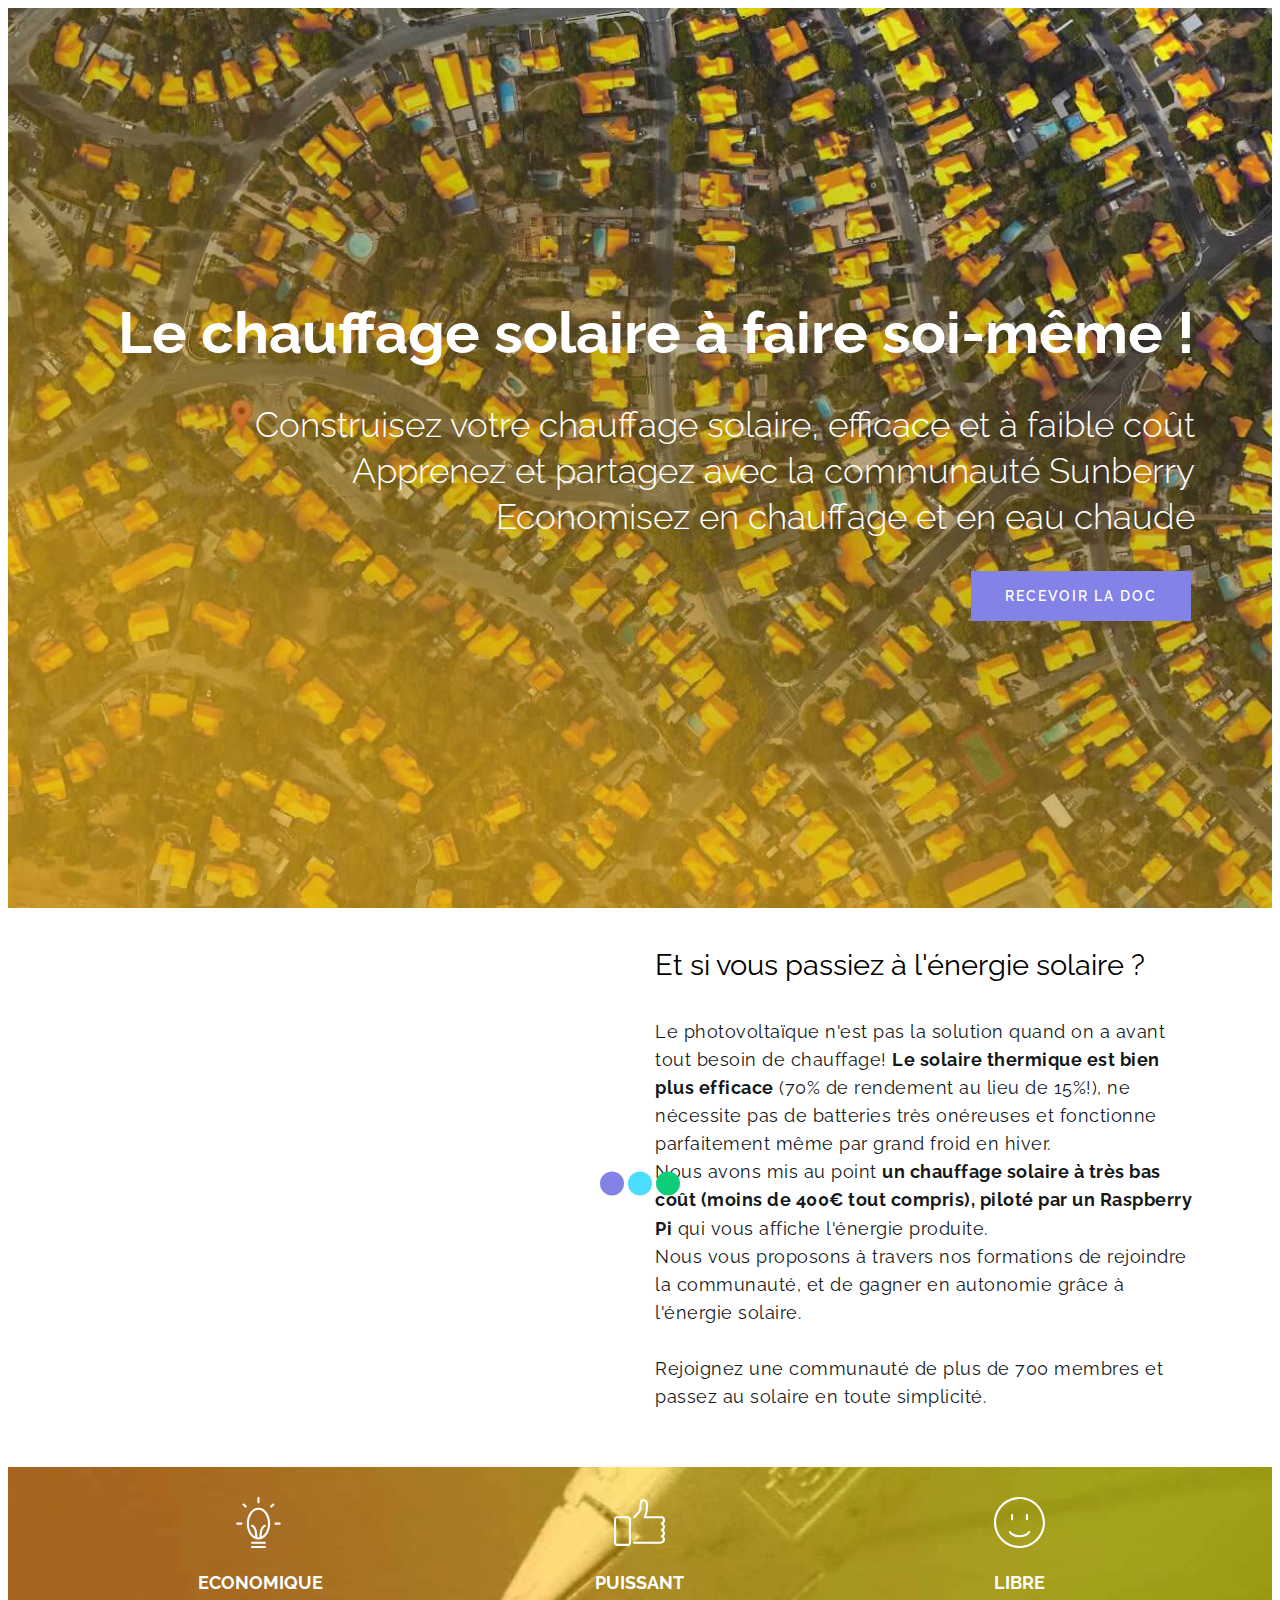
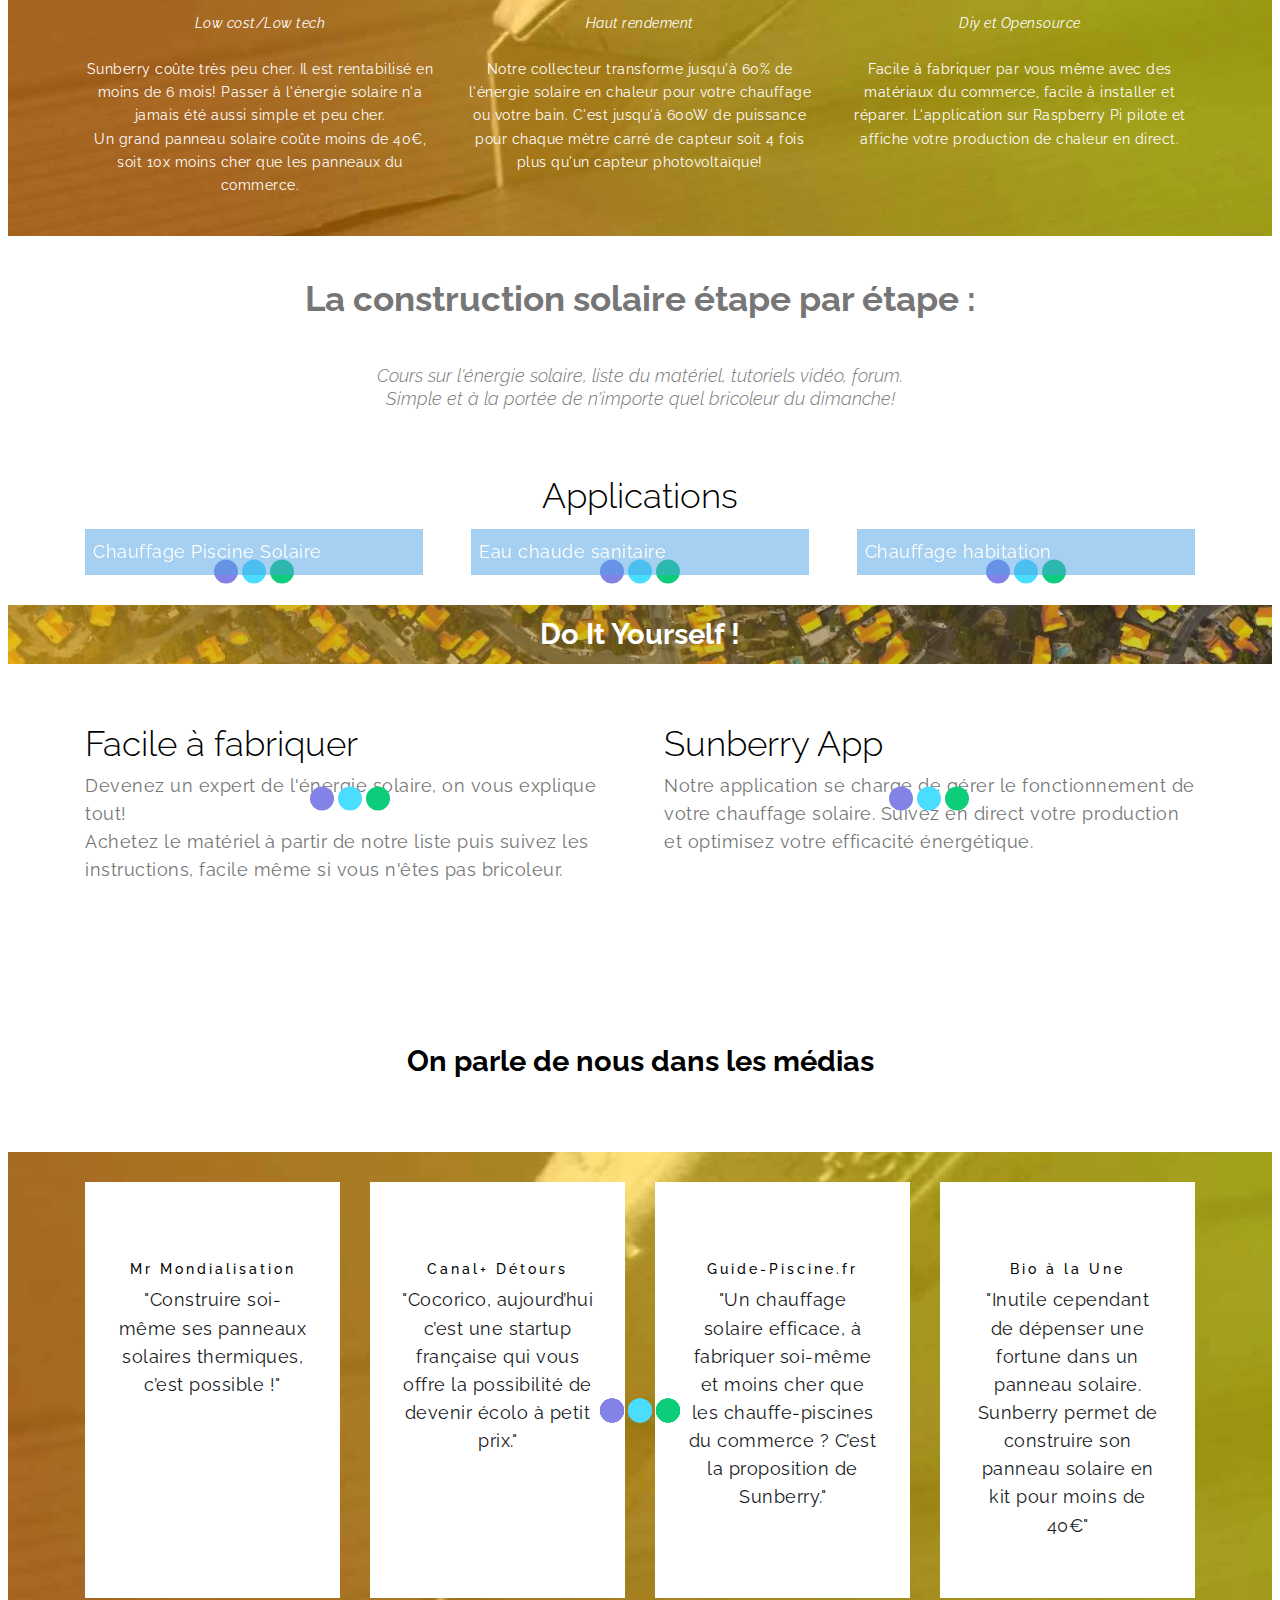
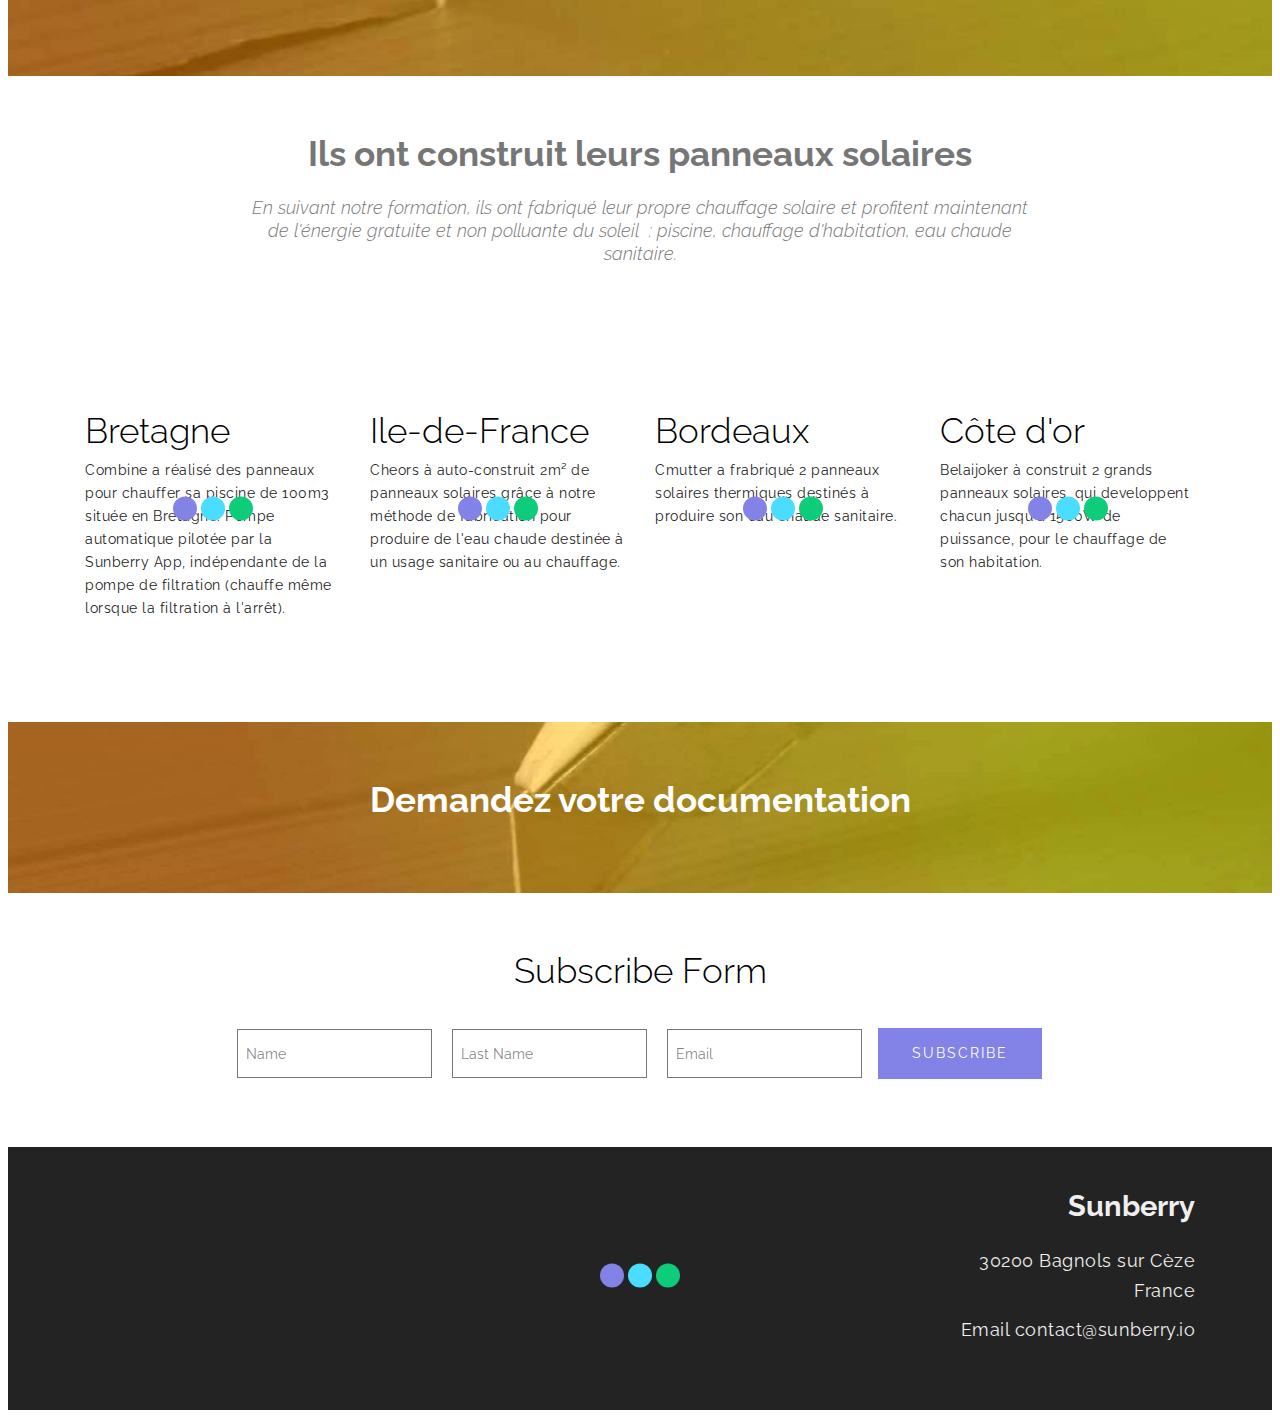
==== commit 9b3cd0a6: "create github pages" ====
--- a/index.html
+++ b/index.html
@@ -1,515 +1,642 @@
 <!DOCTYPE html>
-<html amp="">
-  <head>
-    <meta http-equiv="content-type" content="text/html; charset=UTF-8">
-    <!-- Google Tag Manager -->
-    <script>(function(w,d,s,l,i){w[l]=w[l]||[];w[l].push({'gtm.start':
-new Date().getTime(),event:'gtm.js'});var f=d.getElementsByTagName(s)[0],
-j=d.createElement(s),dl=l!='dataLayer'?'&l='+l:'';j.async=true;j.src=
-'https://www.googletagmanager.com/gtm.js?id='+i+dl;f.parentNode.insertBefore(j,f);
-})(window,document,'script','dataLayer','GTM-MR7F7LC');</script>
-    <!-- End Google Tag Manager -->
-    <!-- Global site tag (gtag.js) - Google Analytics -->
-    <script async="" src="https://www.googletagmanager.com/gtag/js?id=UA-86206346-3"></script>
-    <script>
+<html amp>
+<head>
+  <!-- Site made with Mobirise Website Builder v4.9.3, https://mobirise.com -->
+  <meta charset="UTF-8">
+  <meta http-equiv="X-UA-Compatible" content="IE=edge">
+  <meta name="generator" content="Mobirise v4.9.3, mobirise.com">
+  <meta name="viewport" content="width=device-width, initial-scale=1, minimum-scale=1">
+  <link rel="shortcut icon" href="assets/images/favicon-196x196-128x128.png" type="image/x-icon">
+  <meta name="description" content="Fabriquez un chauffage solaire à l'efficacité testée et mesurée, avec de simples matériaux du commerce, pour très peu cher.
+La Sunberry App se charge d'automatiser son fonctionnement et affiche votre production d'énergie chaque jour.">
+  <title>Chauffage solaire DIY - Sunberry</title>
+  
+<link rel="canonical" href="https://www.sunberry.fr/">
+ <style amp-boilerplate>body{-webkit-animation:-amp-start 8s steps(1,end) 0s 1 normal both;-moz-animation:-amp-start 8s steps(1,end) 0s 1 normal both;-ms-animation:-amp-start 8s steps(1,end) 0s 1 normal both;animation:-amp-start 8s steps(1,end) 0s 1 normal both}@-webkit-keyframes -amp-start{from{visibility:hidden}to{visibility:visible}}@-moz-keyframes -amp-start{from{visibility:hidden}to{visibility:visible}}@-ms-keyframes -amp-start{from{visibility:hidden}to{visibility:visible}}@-o-keyframes -amp-start{from{visibility:hidden}to{visibility:visible}}@keyframes -amp-start{from{visibility:hidden}to{visibility:visible}}</style>
+<noscript><style amp-boilerplate>body{-webkit-animation:none;-moz-animation:none;-ms-animation:none;animation:none}</style></noscript>
+<link href="https://fonts.googleapis.com/css?family=Raleway:100,100i,200,200i,300,300i,400,400i,500,500i,600,600i,700,700i,800,800i,900,900i" rel="stylesheet">
+ 
+ <style amp-custom> 
+div,span,h1,h2,h3,h4,h5,h6,p,blockquote,a,ol,ul,li,figcaption{font: inherit;}*{-webkit-box-sizing: border-box;box-sizing: border-box;}body{position: relative;font-style: normal;line-height: 1.5;}section{background-color: #eeeeee;background-position: 50% 50%;background-repeat: no-repeat;background-size: cover;}section,.container,.container-fluid{position: relative;word-wrap: break-word;}a.mbr-iconfont:hover{text-decoration: none;}h1,h2,h3{margin: auto;}h1,h3,p{padding: 10px 0;margin-bottom: 15px;}p,li,blockquote{color: #15181b;letter-spacing: 0.5px;line-height: 1.7;}ul,ol,pre,blockquote{margin-bottom: 0;margin-top: 0;}pre{background: #f4f4f4;padding: 10px 24px;white-space: pre-wrap;}p{margin-top: 0;}a{font-style: normal;font-weight: 400;cursor: pointer;}a,a:hover{text-decoration: none;}figure{margin-bottom: 0;}h1,h2,h3,h4,h5,h6,.h1,.h2,.h3,.h4,.h5,.h6,.display-1,.display-2,.display-3,.display-4{line-height: 1;word-break: break-word;word-wrap: break-word;}b,strong{font-weight: bold;}blockquote{padding: 10px 0 10px 20px;position: relative;border-left: 3px solid;}input:-webkit-autofill,input:-webkit-autofill:hover,input:-webkit-autofill:focus,input:-webkit-autofill:active{-webkit-transition-delay: 9999s;transition-delay: 9999s;-webkit-transition-property: background-color,color;-o-transition-property: background-color,color;transition-property: background-color,color;}html,body{height: auto;min-height: 100vh;}.mbr-section-title{font-style: normal;line-height: 1.2;}.mbr-section-subtitle{line-height: 1.3;}.mbr-text{font-style: normal;line-height: 1.6;}.btn{font-weight: 400;border-width: 2px;border-style: solid;font-style: normal;letter-spacing: 2px;margin: .4rem .5rem;white-space: normal;-webkit-transition: all .3s ease-in-out,-webkit-box-shadow 2s ease-in-out;transition: all .3s ease-in-out,-webkit-box-shadow 2s ease-in-out;-o-transition: all .3s ease-in-out,box-shadow 2s ease-in-out;transition: all .3s ease-in-out,box-shadow 2s ease-in-out;transition: all .3s ease-in-out,box-shadow 2s ease-in-out,-webkit-box-shadow 2s ease-in-out;display: -webkit-inline-box;display: -ms-inline-flexbox;display: inline-flex;-webkit-box-align: center;-ms-flex-align: center;align-items: center;-webkit-box-pack: center;-ms-flex-pack: center;justify-content: center;word-break: break-word;-webkit-align-items: center;-webkit-justify-content: center;display: -webkit-inline-flex;}.btn-form{border-radius: 0;}.btn-form:hover{cursor: pointer;}input,textarea{padding: 15px 0.5rem;margin: 0.5rem;}.mbr-figure img,.mbr-figure iframe{display: block;width: 100%;}.card{background-color: transparent;border: none;}.card-wrapper{-webkit-box-flex: 1;-webkit-flex: 1;}.card-img{text-align: center;-ms-flex-negative: 0;flex-shrink: 0;-webkit-flex-shrink: 0;}.media{max-width: 100%;margin: 0 auto;}.mbr-figure{-ms-flex-item-align: center;-ms-grid-row-align: center;-webkit-align-self: center;align-self: center;}.media-container > div{max-width: 100%;}.mbr-figure img,.card-img img{width: 100%;}@media (max-width: 991px){.media-size-item{width: auto;}.media{width: auto;}.mbr-figure{width: 100%;}}section.slider .amp-carousel-button{cursor: pointer;}amp-image-lightbox a.control{position: absolute;width: 32px;height: 32px;right: 16px;top: 16px;z-index: 1000;}amp-image-lightbox a.control .close{position: relative;}amp-image-lightbox a.control .close:before,amp-image-lightbox a.control .close:after{position: absolute;left: 15px;content: ' ';height: 33px;width: 2px;background-color: #fff;}amp-image-lightbox a.control .close:before{-webkit-transform: rotate(45deg);-ms-transform: rotate(45deg);transform: rotate(45deg);}amp-image-lightbox a.control .close:after{-webkit-transform: rotate(-45deg);-ms-transform: rotate(-45deg);transform: rotate(-45deg);}.hidden{visibility: hidden;}.super-hide{display: none;}.inactive{-webkit-user-select: none;-moz-user-select: none;-ms-user-select: none;user-select: none;pointer-events: none;-webkit-user-drag: none;user-drag: none;}textarea[type="hidden"]{display: none;}#scrollToTop{display: none;}.popover-content ul.show{min-height: 155px;}.mbr-white{color: #ffffff;}.mbr-black{color: #000000;}.mbr-bg-white{background-color: #ffffff;}.mbr-bg-black{background-color: #000000;}.align-left{text-align: left;}.align-center{text-align: center;}.align-right{text-align: right;}@media (max-width: 767px){.align-left,.align-center,.align-right,.mbr-section-btn,.mbr-section-title{text-align: center;}}.mbr-light{font-weight: 300;}.mbr-regular{font-weight: 400;}.mbr-semibold{font-weight: 500;}.mbr-bold{font-weight: 700;}.mbr-section-btn{margin-left: -.25rem;margin-right: -.25rem;font-size: 0;}nav .mbr-section-btn{margin-left: 0rem;margin-right: 0rem;}.btn .mbr-iconfont,.btn.btn-sm .mbr-iconfont{cursor: pointer;margin-right: 0.5rem;}.btn.btn-md .mbr-iconfont,.btn.btn-md .mbr-iconfont{margin-right: 0.8rem;}[type="submit"]{-webkit-appearance: none;}.google-map{height: 400px;position: relative;width: 100%;}.google-map iframe{height: 100%;width: 100%;}.google-map [data-state-details]{color: #6b6763;font-family: Montserrat;height: 1.5em;margin-top: -0.75em;padding-left: 1.25rem;padding-right: 1.25rem;position: absolute;text-align: center;top: 50%;width: 100%;}.google-map[data-state]{background: #e9e5dc;}.google-map[data-state="loading"] [data-state-details]{display: none;}.map-placeholder{display: none;}.mbr-fullscreen .mbr-overlay{height: 100vh;}.mbr-fullscreen{display: -webkit-box;display: -ms-flexbox;display: flex;display: -moz-flex;display: -ms-flex;display: -o-flex;-webkit-box-align: center;-ms-flex-align: center;align-items: center;-webkit-align-items: center;height: 100vh;-webkit-box-sizing: border-box;box-sizing: border-box;padding-top: 3rem;padding-bottom: 3rem;}section.sidebar-open:before{content: '';position: fixed;top: 0;bottom: 0;right: 0;left: 0;background-color: rgba(0,0,0,0.2);z-index: 1040;}amp-img img{max-height: 100%;max-width: 100%;}img.mbr-temp{width: 100%;}.is-builder .nodisplay + img[async],.is-builder .nodisplay + img[decoding="async"],.is-builder amp-img > a + img[async],.is-builder amp-img > a + img[decoding="async"]{display: none;}html:not(.is-builder) amp-img > a{position: absolute;top: 0;bottom: 0;left: 0;right: 0;z-index: 1;}.is-builder .temp-amp-sizer{position: absolute;}.is-builder section.slider .icon-wrap,.is-builder section[class*="gallery"] .icon-wrap{pointer-events: all;}.is-builder amp-youtube .temp-amp-sizer,.is-builder amp-vimeo .temp-amp-sizer{position: static;}.is-builder section.horizontal-menu .ampstart-btn{display: none;}@media (max-width: 991px){.is-builder section.horizontal-menu .navbar-toggler{display: block;}}.is-builder section.horizontal-menu .dropdown-menu{z-index: auto;opacity: 1;pointer-events: auto;}.is-builder section.horizontal-menu .nav-dropdown .link.dropdown-toggle[aria-expanded="true"]{margin-right: 0;padding: 0.667em 1em;}.mobirise-spinner{position: absolute;top: 50%;left: 40%;margin-left: 10%;-webkit-transform: translate3d(-50%,-50%,0);z-index: 4;}.mobirise-spinner em{width: 24px;height: 24px;border-radius: 100%;display: inline-block;-webkit-animation: slide 1s infinite;}.mobirise-spinner em:nth-child(1){-webkit-animation-delay: 0.1s;}.mobirise-spinner em:nth-child(2){-webkit-animation-delay: 0.2s;}.mobirise-spinner em:nth-child(3){-webkit-animation-delay: 0.3s;}@-webkit-keyframes slide{0%{-webkit-transform: scale(1);}50%{opacity: 0.3;-webkit-transform: scale(2);}100%{-webkit-transform: scale(1);}}@keyframes slide{0%{-webkit-transform: scale(1);}50%{opacity: 0.3;-webkit-transform: scale(2);}100%{-webkit-transform: scale(1);}}.mobirise-loader .amp-active > div{display: none;}.mbr-container{max-width: 800px;padding: 0 10px;margin: 0 auto;position: relative;}.container{padding-right: 15px;padding-left: 15px;width: 100%;margin-right: auto;margin-left: auto;}@media (max-width: 767px){.container{max-width: 540px;}}@media (min-width: 768px){.container{max-width: 720px;}}@media (min-width: 992px){.container{max-width: 960px;}}@media (min-width: 1200px){.container{max-width: 1140px;}}.mbr-row{display: -webkit-box;display: -ms-flexbox;display: flex;-ms-flex-wrap: wrap;flex-wrap: wrap;margin-right: -15px;margin-left: -15px;}.mbr-justify-content-center{-webkit-box-pack: center;-ms-flex-pack: center;justify-content: center;-webkit-justify-content: center;}@media (max-width: 767px){.mbr-col-sm-12{-ms-flex: 0 0 100%;-webkit-box-flex: 0;flex: 0 0 100%;max-width: 100%;padding-right: 15px;padding-left: 15px;-webkit-flex: 0 0 100%;}.mbr-row{margin: 0;}}@media (min-width: 768px){.mbr-col-md-3{-ms-flex: 0 0 25%;-webkit-box-flex: 0;flex: 0 0 25%;max-width: 25%;padding-right: 15px;padding-left: 15px;-webkit-flex: 0 0 25%;}.mbr-col-md-4{-ms-flex: 0 0 33.333333%;-webkit-box-flex: 0;flex: 0 0 33.333333%;max-width: 33.333333%;padding-right: 15px;padding-left: 15px;-webkit-flex: 0 0 33.333333%;}.mbr-col-md-5{-ms-flex: 0 0 41.666667%;-webkit-box-flex: 0;flex: 0 0 41.666667%;max-width: 41.666667%;padding-right: 15px;padding-left: 15px;-webkit-flex: 0 0 41.666667%;}.mbr-col-md-6{-ms-flex: 0 0 50%;-webkit-box-flex: 0;flex: 0 0 50%;max-width: 50%;padding-right: 15px;padding-left: 15px;-webkit-flex: 0 0 50%;}.mbr-col-md-7{-ms-flex: 0 0 58.333333%;-webkit-box-flex: 0;flex: 0 0 58.333333%;max-width: 58.333333%;padding-right: 15px;padding-left: 15px;-webkit-flex: 0 0 58.333333%;}.mbr-col-md-8{-ms-flex: 0 0 66.666667%;-webkit-box-flex: 0;flex: 0 0 66.666667%;max-width: 66.666667%;padding-left: 15px;padding-right: 15px;-webkit-flex: 0 0 66.666667%;}.mbr-col-md-10{-ms-flex: 0 0 83.333333%;-webkit-box-flex: 0;flex: 0 0 83.333333%;max-width: 83.333333%;padding-left: 15px;padding-right: 15px;-webkit-flex: 0 0 83.333333%;}.mbr-col-md-12{-ms-flex: 0 0 100%;-webkit-box-flex: 0;flex: 0 0 100%;max-width: 100%;padding-right: 15px;padding-left: 15px;-webkit-flex: 0 0 100%;}}@media (min-width: 992px){.mbr-col-lg-2{-ms-flex: 0 0 16.666667%;-webkit-box-flex: 0;flex: 0 0 16.666667%;max-width: 16.666667%;padding-right: 15px;padding-left: 15px;-webkit-flex: 0 0 16.666667%;}.mbr-col-lg-3{-ms-flex: 0 0 25%;-webkit-box-flex: 0;flex: 0 0 25%;max-width: 25%;padding-right: 15px;padding-left: 15px;-webkit-flex: 0 0 25%;}.mbr-col-lg-4{-ms-flex: 0 0 33.33%;-webkit-box-flex: 0;flex: 0 0 33.33%;max-width: 33.33%;padding-right: 15px;padding-left: 15px;-webkit-flex: 0 0 33.33%;}.mbr-col-lg-5{-ms-flex: 0 0 41.666%;-webkit-box-flex: 0;flex: 0 0 41.666%;max-width: 41.666%;padding-right: 15px;padding-left: 15px;-webkit-flex: 0 0 41.666%;}.mbr-col-lg-6{-ms-flex: 0 0 50%;-webkit-box-flex: 0;flex: 0 0 50%;max-width: 50%;padding-right: 15px;padding-left: 15px;-webkit-flex: 0 0 50%;}.mbr-col-lg-8{-ms-flex: 0 0 66.666667%;-webkit-box-flex: 0;flex: 0 0 66.666667%;max-width: 66.666667%;padding-left: 15px;padding-right: 15px;-webkit-flex: 0 0 66.666667%;}.mbr-col-lg-10{-ms-flex: 0 0 83.3333%;-webkit-box-flex: 0;flex: 0 0 83.3333%;max-width: 83.3333%;padding-right: 15px;padding-left: 15px;-webkit-flex: 0 0 83.3333%;}.mbr-col-lg-12{-ms-flex: 0 0 100%;-webkit-box-flex: 0;flex: 0 0 100%;max-width: 100%;padding-right: 15px;padding-left: 15px;-webkit-flex: 0 0 100%;}}@media (min-width: 1200px){.mbr-col-xl-7{-ms-flex: 0 0 58.333333%;-webkit-box-flex: 0;flex: 0 0 58.333333%;max-width: 58.333333%;padding-right: 15px;padding-left: 15px;-webkit-flex: 0 0 58.333333%;}.mbr-col-xl-8{-ms-flex: 0 0 66.666667%;-webkit-box-flex: 0;flex: 0 0 66.666667%;max-width: 66.666667%;padding-left: 15px;padding-right: 15px;-webkit-flex: 0 0 66.666667%;}}amp-sidebar{background: transparent;}#scrollToTopMarker{position: absolute;width: 0px;height: 0px;top: 300px;}#scrollToTopButton{position: fixed;bottom: 25px;right: 25px;opacity: .4;z-index: 5000;font-size: 32px;height: 60px;width: 60px;border: none;border-radius: 3px;cursor: pointer;}#scrollToTopButton:focus{outline: none;}#scrollToTopButton a:before{content: '';position: absolute;height: 40%;top: 36%;width: 2px;left: calc(50% - 1px);}#scrollToTopButton a:after{content: '';position: absolute;border-top: 2px solid;border-right: 2px solid;width: 40%;height: 40%;left: calc(30% - 1px);bottom: 30%;-ms-transform: rotate(-45deg);transform: rotate(-45deg);-webkit-transform: rotate(-45deg);}.is-builder #scrollToTopButton a:after{left: 30%;}
+body{font-family: Roboto;}blockquote{border-color: #8282e7;}.display-1{font-family: 'Raleway',sans-serif;font-size: 3.6rem;}.display-2{font-family: 'Raleway',sans-serif;font-size: 2.2rem;}.display-4{font-family: 'Raleway',sans-serif;font-size: 0.9rem;}.display-5{font-family: 'Raleway',sans-serif;font-size: 1.8rem;}.display-7{font-family: 'Raleway',sans-serif;font-size: 1.1rem;}input,textarea{font-family: 'Raleway',sans-serif;font-size: 0.9rem;}.display-1 .mbr-iconfont-btn{font-size: 3.6rem;width: 3.6rem;}.display-2 .mbr-iconfont-btn{font-size: 2.2rem;width: 2.2rem;}.display-4 .mbr-iconfont-btn{font-size: 0.9rem;width: 0.9rem;}.display-5 .mbr-iconfont-btn{font-size: 1.8rem;width: 1.8rem;}.display-7 .mbr-iconfont-btn{font-size: 1.1rem;width: 1.1rem;}@media (max-width: 768px){.display-1{font-size: 2.88rem;font-size: calc( 1.91rem + (3.6 - 1.91) * ((100vw - 20rem) / (48 - 20)));line-height: calc( 1.4 * (1.91rem + (3.6 - 1.91) * ((100vw - 20rem) / (48 - 20))));}.display-2{font-size: 1.76rem;font-size: calc( 1.42rem + (2.2 - 1.42) * ((100vw - 20rem) / (48 - 20)));line-height: calc( 1.4 * (1.42rem + (2.2 - 1.42) * ((100vw - 20rem) / (48 - 20))));}.display-4{font-size: 0.72rem;font-size: calc( 0.965rem + (0.9 - 0.965) * ((100vw - 20rem) / (48 - 20)));line-height: calc( 1.4 * (0.965rem + (0.9 - 0.965) * ((100vw - 20rem) / (48 - 20))));}.display-5{font-size: 1.44rem;font-size: calc( 1.28rem + (1.8 - 1.28) * ((100vw - 20rem) / (48 - 20)));line-height: calc( 1.4 * (1.28rem + (1.8 - 1.28) * ((100vw - 20rem) / (48 - 20))));}}.btn{padding: 1rem 2rem;border-radius: 0px;}.btn-sm{border-width: 1px;padding: 0.6rem 0.8rem;border-radius: 0px;}.btn-md{font-weight: 600;padding: 1rem 2rem;border-radius: 0px;}.bg-primary{background-color: #8282e7;}.bg-success{background-color: #0dcd7b;}.bg-info{background-color: #8282e7;}.bg-warning{background-color: #767676;}.bg-danger{background-color: #a0a0a0;}.btn-primary,.btn-primary:active,.btn-primary.active{background-color: #8282e7;border-color: #8282e7;color: #ffffff;}.btn-primary:hover,.btn-primary:focus,.btn-primary.focus{color: #ffffff;background-color: #4242db;border-color: #4242db;}.btn-primary.disabled,.btn-primary:disabled{color: #ffffff;background-color: #4242db;border-color: #4242db;}.btn-secondary,.btn-secondary:active,.btn-secondary.active{background-color: #4addff;border-color: #4addff;color: #003c4a;}.btn-secondary:hover,.btn-secondary:focus,.btn-secondary.focus{color: #003c4a;background-color: #00cdfd;border-color: #00cdfd;}.btn-secondary.disabled,.btn-secondary:disabled{color: #003c4a;background-color: #00cdfd;border-color: #00cdfd;}.btn-info,.btn-info:active,.btn-info.active{background-color: #8282e7;border-color: #8282e7;color: #ffffff;}.btn-info:hover,.btn-info:focus,.btn-info.focus{color: #ffffff;background-color: #4242db;border-color: #4242db;}.btn-info.disabled,.btn-info:disabled{color: #ffffff;background-color: #4242db;border-color: #4242db;}.btn-success,.btn-success:active,.btn-success.active{background-color: #0dcd7b;border-color: #0dcd7b;color: #ffffff;}.btn-success:hover,.btn-success:focus,.btn-success.focus{color: #ffffff;background-color: #088550;border-color: #088550;}.btn-success.disabled,.btn-success:disabled{color: #ffffff;background-color: #088550;border-color: #088550;}.btn-warning,.btn-warning:active,.btn-warning.active{background-color: #767676;border-color: #767676;color: #ffffff;}.btn-warning:hover,.btn-warning:focus,.btn-warning.focus{color: #ffffff;background-color: #505050;border-color: #505050;}.btn-warning.disabled,.btn-warning:disabled{color: #ffffff;background-color: #505050;border-color: #505050;}.btn-danger,.btn-danger:active,.btn-danger.active{background-color: #a0a0a0;border-color: #a0a0a0;color: #ffffff;}.btn-danger:hover,.btn-danger:focus,.btn-danger.focus{color: #ffffff;background-color: #7a7a7a;border-color: #7a7a7a;}.btn-danger.disabled,.btn-danger:disabled{color: #ffffff;background-color: #7a7a7a;border-color: #7a7a7a;}.btn-black,.btn-black:active,.btn-black.active{background-color: #333333;border-color: #333333;color: #ffffff;}.btn-black:hover,.btn-black:focus,.btn-black.focus{color: #ffffff;background-color: #0d0d0d;border-color: #0d0d0d;}.btn-black.disabled,.btn-black:disabled{color: #ffffff;background-color: #0d0d0d;border-color: #0d0d0d;}.btn-white,.btn-white:active,.btn-white.active{background-color: #ffffff;border-color: #ffffff;color: #808080;}.btn-white:hover,.btn-white:focus,.btn-white.focus{color: #808080;background-color: #d9d9d9;border-color: #d9d9d9;}.btn-white.disabled,.btn-white:disabled{color: #808080;background-color: #d9d9d9;border-color: #d9d9d9;}.btn-white,.btn-white:active,.btn-white.active{color: #333333;}.btn-white:hover,.btn-white:focus,.btn-white.focus{color: #333333;}.btn-white.disabled,.btn-white:disabled{color: #333333;}.btn-primary-outline,.btn-primary-outline:active,.btn-primary-outline.active{background: none;border-color: #2c2cd7;color: #2c2cd7;}.btn-primary-outline:hover,.btn-primary-outline:focus,.btn-primary-outline.focus{color: #ffffff;background-color: #8282e7;border-color: #8282e7;}.btn-primary-outline.disabled,.btn-primary-outline:disabled{color: #ffffff;background-color: #8282e7;border-color: #8282e7;}.btn-secondary-outline,.btn-secondary-outline:active,.btn-secondary-outline.active{background: none;border-color: #00b8e3;color: #00b8e3;}.btn-secondary-outline:hover,.btn-secondary-outline:focus,.btn-secondary-outline.focus{color: #003c4a;background-color: #4addff;border-color: #4addff;}.btn-secondary-outline.disabled,.btn-secondary-outline:disabled{color: #003c4a;background-color: #4addff;border-color: #4addff;}.btn-info-outline,.btn-info-outline:active,.btn-info-outline.active{background: none;border-color: #2c2cd7;color: #2c2cd7;}.btn-info-outline:hover,.btn-info-outline:focus,.btn-info-outline.focus{color: #ffffff;background-color: #8282e7;border-color: #8282e7;}.btn-info-outline.disabled,.btn-info-outline:disabled{color: #ffffff;background-color: #8282e7;border-color: #8282e7;}.btn-success-outline,.btn-success-outline:active,.btn-success-outline.active{background: none;border-color: #076d41;color: #076d41;}.btn-success-outline:hover,.btn-success-outline:focus,.btn-success-outline.focus{color: #ffffff;background-color: #0dcd7b;border-color: #0dcd7b;}.btn-success-outline.disabled,.btn-success-outline:disabled{color: #ffffff;background-color: #0dcd7b;border-color: #0dcd7b;}.btn-warning-outline,.btn-warning-outline:active,.btn-warning-outline.active{background: none;border-color: #434343;color: #434343;}.btn-warning-outline:hover,.btn-warning-outline:focus,.btn-warning-outline.focus{color: #ffffff;background-color: #767676;border-color: #767676;}.btn-warning-outline.disabled,.btn-warning-outline:disabled{color: #ffffff;background-color: #767676;border-color: #767676;}.btn-danger-outline,.btn-danger-outline:active,.btn-danger-outline.active{background: none;border-color: #6d6d6d;color: #6d6d6d;}.btn-danger-outline:hover,.btn-danger-outline:focus,.btn-danger-outline.focus{color: #ffffff;background-color: #a0a0a0;border-color: #a0a0a0;}.btn-danger-outline.disabled,.btn-danger-outline:disabled{color: #ffffff;background-color: #a0a0a0;border-color: #a0a0a0;}.btn-black-outline,.btn-black-outline:active,.btn-black-outline.active{background: none;border-color: #000000;color: #000000;}.btn-black-outline:hover,.btn-black-outline:focus,.btn-black-outline.focus{color: #ffffff;background-color: #333333;border-color: #333333;}.btn-black-outline.disabled,.btn-black-outline:disabled{color: #ffffff;background-color: #333333;border-color: #333333;}.btn-white-outline,.btn-white-outline:active,.btn-white-outline.active{background: none;border-color: #ffffff;color: #ffffff;}.btn-white-outline:hover,.btn-white-outline:focus,.btn-white-outline.focus{color: #333333;background-color: #ffffff;border-color: #ffffff;}.text-primary{color: #8282e7;}.text-secondary{color: #4addff;}.text-success{color: #0dcd7b;}.text-info{color: #8282e7;}.text-warning{color: #767676;}.text-danger{color: #a0a0a0;}.text-white{color: #ffffff;}.text-black{color: #000000;}a.text-primary:hover,a.text-primary:focus{color: #2c2cd7;}a.text-secondary:hover,a.text-secondary:focus{color: #00b8e3;}a.text-success:hover,a.text-success:focus{color: #076d41;}a.text-info:hover,a.text-info:focus{color: #2c2cd7;}a.text-warning:hover,a.text-warning:focus{color: #434343;}a.text-danger:hover,a.text-danger:focus{color: #6d6d6d;}a.text-white:hover,a.text-white:focus{color: #b3b3b3;}a.text-black:hover,a.text-black:focus{color: #4d4d4d;}.alert-success{background-color: #0dcd7b;}.alert-info{background-color: #8282e7;}.alert-warning{background-color: #767676;}.alert-danger{background-color: #a0a0a0;}a,a:hover{color: #8282e7;}.mbr-plan-header.bg-primary .mbr-plan-subtitle,.mbr-plan-header.bg-primary .mbr-plan-price-desc{color: #ffffff;}.mbr-plan-header.bg-success .mbr-plan-subtitle,.mbr-plan-header.bg-success .mbr-plan-price-desc{color: #acfad9;}.mbr-plan-header.bg-info .mbr-plan-subtitle,.mbr-plan-header.bg-info .mbr-plan-price-desc{color: #ffffff;}.mbr-plan-header.bg-warning .mbr-plan-subtitle,.mbr-plan-header.bg-warning .mbr-plan-price-desc{color: #b6b6b6;}.mbr-plan-header.bg-danger .mbr-plan-subtitle,.mbr-plan-header.bg-danger .mbr-plan-price-desc{color: #e0e0e0;}.mobirise-spinner em:nth-child(1){background: #8282e7;}.mobirise-spinner em:nth-child(2){background: #4addff;}.mobirise-spinner em:nth-child(3){background: #0dcd7b;}#scrollToTopMarker{display: none;}#scrollToTopButton{background-color: #5d5de7;}#scrollToTopButton a:before{background: #ffffff;}#scrollToTopButton a:after{border-top-color: #ffffff;border-right-color: #ffffff;}.cid-riQ36rBPp1{background-image: url("assets/images/bg-header-1600x908.jpg");}.cid-riQ36rBPp1 .mbr-section-title{text-align: right;}.cid-riQcdxnm49{padding-top: 30px;padding-bottom: 30px;background-color: #ffffff;}.cid-riQcdxnm49 .text-block{margin: auto;}.cid-riQcdxnm49 amp-img{text-align: center;}@media (min-width: 768px){.cid-riQcdxnm49 .image-block{padding-right: 2rem;}}@media (max-width: 767px){.cid-riQcdxnm49 .image-block{padding-bottom: 1rem;}}.cid-riQklek1dF{padding-top: 30px;padding-bottom: 30px;background-image: url("assets/images/bg-testimonials-1599x498.jpg");}.cid-riQklek1dF .card-img{margin-bottom: 1rem;display: inline-block;width: 100%;height: 3.2rem;}.cid-riQklek1dF .card-img .mbr-iconfont{color: #ffffff;font-size: 3.2rem;width: 3.2rem;}@media (max-width: 767px){.cid-riQklek1dF .card-img .mbr-iconfont{font-size: 30px;width: 30px;}}@media (max-width: 767px){.cid-riQklek1dF .card-img{height: 30px;}}.cid-riQklek1dF .mbr-card-title,.cid-riQklek1dF .mbr-text{margin: 0;width: 100%;}.cid-riTbQELwFd{padding-top: 45px;padding-bottom: 0px;background-color: #ffffff;}.cid-riTbQELwFd .mbr-title{padding-bottom: 1rem;}.cid-riTbQELwFd .mbr-section-btn{padding-top: 1.5rem;}.cid-riTbQELwFd H2{color: #767676;}.cid-riTbQELwFd .mbr-section-subtitle DIV{color: #767676;}.cid-riQyXObSYK{background-color: #ffffff;}.cid-riQyXObSYK .mbr-row{margin: 0;}.cid-riQyXObSYK .mbr-section-title{padding: 1rem 0;}.cid-riQyXObSYK .video-block{margin: auto;width: 66%;width: 100%;}@media (max-width: 767px){.cid-riQyXObSYK .video-block{width: 100%;}}.cid-riU3eX8nvv{padding-top: 30px;padding-bottom: 30px;background-color: #ffffff;}.cid-riU3eX8nvv .title{padding-bottom: 2rem;}@media (min-width: 768px) and (max-width: 991px){.cid-riU3eX8nvv .image-wrap.pb{padding-bottom: 3rem;}}@media (max-width: 767px){.cid-riU3eX8nvv .image-wrap:not(.last-child){padding-bottom: 2rem;}}@media (min-width: 992px){.cid-riU3eX8nvv .image-wrap.lg-px{padding-left: 1.5rem;padding-right: 1.5rem;}.cid-riU3eX8nvv .image-wrap.lg-px.pb{padding-bottom: 3rem;}.cid-riU3eX8nvv .mbr-row{margin-left: -1.5rem;margin-right: -1.5rem;}}@media (min-width: 768px) and (max-width: 991px){.cid-riU3eX8nvv .image-wrap{padding-left: 1.5rem;padding-right: 1.5rem;}.cid-riU3eX8nvv .mbr-row{margin-left: -1.5rem;margin-right: -1.5rem;}}.cid-riU3eX8nvv .image-box{position: relative;}.cid-riU3eX8nvv .image-box .img-caption{position: absolute;display: flex;align-items: flex-end;bottom: 0;left: 0;width: 100%;height: 0px;background-color: rgba(78,162,227,0.5);pointer-events: none;transition: all 0.3s;z-index: 10;}.cid-riU3eX8nvv .image-box .img-caption .caption-text{margin: 0;padding: 0.5rem;width: 100%;height: auto;pointer-events: all;transition: all 0.1s 0.2s;background-color: rgba(78,162,227,0.5);}@media (min-width: 768px){.cid-riU3eX8nvv .image-box:hover .img-caption{height: 100%;}.cid-riU3eX8nvv .image-box:hover .img-caption .caption-text{background-color: transparent;transition: all 0s;}}.cid-riU6KpYL9r{padding-top: 15px;padding-bottom: 0px;background-image: url("assets/images/bg-header-1600x908.jpg");}.cid-riU6KpYL9r .mbr-title{padding-bottom: 1rem;color: #ffffff;}.cid-riU6KpYL9r .mbr-section-btn{padding-top: 1.5rem;}.cid-riU7dSXYxq{padding-top: 30px;padding-bottom: 30px;background-color: #ffffff;}.cid-riU7dSXYxq .card{margin-bottom: 3rem;position: relative;display: flex;-ms-flex-direction: column;-webkit-flex-direction: column;flex-direction: column;min-width: 0;word-wrap: break-word;background-clip: border-box;border-radius: .25rem;width: 100%;min-height: 1px;}@media (min-width: 768px){.cid-riU7dSXYxq .card{padding-left: 1.5rem;padding-right: 1.5rem;}}@media (max-width: 767px){.cid-riU7dSXYxq .card{margin-bottom: 30px;}}.cid-riU7dSXYxq .card-title{margin: 0;}.cid-riU7dSXYxq .card-box{padding-top: 2rem;}.cid-riU7dSXYxq amp-img{width: 100%;}.cid-riU7dSXYxq .mbr-text{color: #767676;}@media (min-width: 768px){.cid-riU7dSXYxq .mbr-row{margin-left: -1.5rem;margin-right: -1.5rem;}}.cid-riQzacmpPE{padding-top: 60px;padding-bottom: 60px;background-color: #ffffff;}.cid-riQzacmpPE .mbr-title{padding-bottom: 1rem;}.cid-riQzacmpPE .mbr-section-btn{padding-top: 1.5rem;}.cid-riQpijuxTK{padding-top: 30px;padding-bottom: 30px;background-image: url("assets/images/bg-testimonials-1599x498.jpg");}.cid-riQpijuxTK .card{display: flex;-ms-flex-direction: column;-webkit-flex-direction: column;flex-direction: column;border-radius: 0;width: 100%;margin-bottom: 3rem;}@media (max-width: 767px){.cid-riQpijuxTK .card{margin-bottom: 30px;}}.cid-riQpijuxTK .card .card-wrapper{background: #ffffff;padding-top: 3rem;}@media (max-width: 767px){.cid-riQpijuxTK .card .card-wrapper{padding-top: 1rem;}}@media (min-width: 768px) and (max-width: 991px){.cid-riQpijuxTK .card{padding-left: 1.5rem;padding-right: 1.5rem;}}.cid-riQpijuxTK .card-img amp-img{border-radius: 50%;width: 50%;margin: auto;}.cid-riQpijuxTK .card-img amp-img img{border-radius: 50%;}.cid-riQpijuxTK .card-subtitle{letter-spacing: 3px;font-weight: 500;}.cid-riQpijuxTK .mbr-text,.cid-riQpijuxTK .card-subtitle{margin: 0;}.cid-riQpijuxTK .card-box{padding: 2rem 2rem 3rem;}@media (max-width: 767px){.cid-riQpijuxTK .card-box{padding: 1rem;}}@media (min-width: 768px) and (max-width: 991px){.cid-riQpijuxTK .mbr-row{margin-left: -1.5rem;margin-right: -1.5rem;}}.cid-riQzmbp44X{padding-top: 60px;padding-bottom: 60px;background-color: #ffffff;}.cid-riQzmbp44X .mbr-title{padding-bottom: 1rem;}.cid-riQzmbp44X .mbr-section-btn{padding-top: 1.5rem;}.cid-riQzmbp44X .mbr-section-subtitle{color: #767676;}.cid-riQzmbp44X H2{color: #767676;}.cid-riQ3lOpoY6{padding-top: 30px;padding-bottom: 30px;background-color: #ffffff;}.cid-riQ3lOpoY6 .card{margin-bottom: 3rem;position: relative;display: flex;-ms-flex-direction: column;-webkit-flex-direction: column;flex-direction: column;min-width: 0;word-wrap: break-word;background-clip: border-box;border-radius: 0;width: 100%;min-height: 1px;}@media (max-width: 767px){.cid-riQ3lOpoY6 .card{margin-bottom: 30px;}}.cid-riQ3lOpoY6 .card .btn{margin: .4rem 4px;}@media (min-width: 768px) and (max-width: 991px){.cid-riQ3lOpoY6 .card{padding-left: 1.5rem;padding-right: 1.5rem;}}.cid-riQ3lOpoY6 .card-title{margin: 0;}.cid-riQ3lOpoY6 .mbr-text{color: #232323;}.cid-riQ3lOpoY6 .card-box{padding-top: 2rem;}.cid-riQ3lOpoY6 amp-img{width: 100%;}@media (min-width: 768px) and (max-width: 991px){.cid-riQ3lOpoY6 .mbr-row{margin-left: -1.5rem;margin-right: -1.5rem;}}.cid-riQ3w5xlju{padding-top: 60px;padding-bottom: 60px;background-image: url("assets/images/bg-testimonials-1599x498.jpg");}.cid-riQ3w5xlju .mbr-title{padding-bottom: 1rem;}.cid-riQ3w5xlju .mbr-section-btn{padding-top: 1.5rem;}.cid-riQ3S5t3MS{padding-top: 60px;padding-bottom: 60px;background-color: #ffffff;}.cid-riQ3S5t3MS .mbr-section-btn{margin: 0.5rem;}.cid-riQ3S5t3MS .mbr-section-btn > *{margin: 0;}.cid-riQ3S5t3MS .mbr-form{margin-left: -0.5rem;margin-right: -0.5rem;}@media (min-width: 768px){.cid-riQ3S5t3MS .mbr-form{display: flex;-webkit-flex-wrap: wrap;flex-wrap: wrap;-webkit-align-items: center;align-items: center;}}.cid-riQ3S5t3MS .fieldset{-webkit-flex-basis: auto;flex-basis: auto;}.cid-riQ3S5t3MS .fieldset label{margin: 0;}.cid-riQ3S5t3MS .mbr-row{margin-top: 2rem;}.cid-riQ3S5t3MS input{color: #000000;border: 1px solid #767676;background: #ffffff;}.cid-riQ3S5t3MS input:hover,.cid-riQ3S5t3MS input:focus{border-color: #8282e7;}.cid-riQ3S5t3MS input::-webkit-input-placeholder{color: rgba(0,0,0,0.5);}.cid-riQ3S5t3MS input::-moz-placeholder{color: rgba(0,0,0,0.5);}.cid-riQ4cf5AvB{padding-top: 45px;padding-bottom: 45px;background-color: #232323;}.cid-riQ4cf5AvB amp-img{text-align: center;}.cid-riQ4cf5AvB .items-col .item{margin: 0;}.cid-riQ4cf5AvB .item,.cid-riQ4cf5AvB .group-title{color: #efefef;padding-top: 0;}@media (max-width: 767px){.cid-riQ4cf5AvB .items-col{text-align: center;margin: 2rem 0;}}
+.engine{position: absolute;text-indent: -2400px;text-align: center;padding: 0;top: 0;left: -2400px;}[class*="-iconfont"]{display: inline-flex;}</style>
+ 
+  <script async  src="https://cdn.ampproject.org/v0.js"></script>
+  <script async custom-element="amp-analytics" src="https://cdn.ampproject.org/v0/amp-analytics-0.1.js"></script>
+  <script async custom-element="amp-youtube" src="https://cdn.ampproject.org/v0/amp-youtube-0.1.js"></script>
+  <script async custom-element="amp-form" src="https://cdn.ampproject.org/v0/amp-form-0.1.js"></script>
+  <script async custom-template="amp-mustache" src="https://cdn.ampproject.org/v0/amp-mustache-0.2.js"></script>
+  
+  
+</head>
+<body>
+
+<!-- Google Analytics -->
+<!-- Global site tag (gtag.js) - Google Analytics -->
+<script async="" src="https://www.googletagmanager.com/gtag/js?id=UA-86206346-3"></script>
+<script>
   window.dataLayer = window.dataLayer || [];
   function gtag(){dataLayer.push(arguments);}
   gtag('js', new Date());
 
   gtag('config', 'UA-86206346-3');
-</script> <!-- Site made with Mobirise Website Builder v4.9.3, https://mobirise.com -->
-    <meta http-equiv="X-UA-Compatible" content="IE=edge">
-    <meta name="generator" content="Mobirise v4.9.3, mobirise.com">
-    <meta name="viewport" content="width=device-width, initial-scale=1, minimum-scale=1">
-    <link rel="shortcut icon" href="assets/images/favicon-196x196-128x128.png" type="image/x-icon">
-    <meta name="description" content="Fabriquez un chauffage solaire à l'efficacité testée et mesurée, avec de simples matériaux du commerce, pour très peu cher.
-La Sunberry App se charge d'automatiser son fonctionnement et affiche votre production d'énergie chaque jour.">
-    <title>Chauffage solaire DIY - Sunberry</title>
-    <link rel="canonical" href="https://sunberrysolar.github.io/sunb/">
-    <style amp-boilerplate="">body{-webkit-animation:-amp-start 8s steps(1,end) 0s 1 normal both;-moz-animation:-amp-start 8s steps(1,end) 0s 1 normal both;-ms-animation:-amp-start 8s steps(1,end) 0s 1 normal both;animation:-amp-start 8s steps(1,end) 0s 1 normal both}@-webkit-keyframes -amp-start{from{visibility:hidden}to{visibility:visible}}@-moz-keyframes -amp-start{from{visibility:hidden}to{visibility:visible}}@-ms-keyframes -amp-start{from{visibility:hidden}to{visibility:visible}}@-o-keyframes -amp-start{from{visibility:hidden}to{visibility:visible}}@keyframes -amp-start{from{visibility:hidden}to{visibility:visible}}</style>
-    <noscript><style amp-boilerplate="">body{-webkit-animation:none;-moz-animation:none;-ms-animation:none;animation:none}</style></noscript>
-    <link href="https://fonts.googleapis.com/css?family=Raleway:100,100i,200,200i,300,300i,400,400i,500,500i,600,600i,700,700i,800,800i,900,900i"
-      rel="stylesheet">
-    <style amp-custom=""> 
-div,span,h1,h2,h3,h4,h5,h6,p,blockquote,a,ol,ul,li,figcaption{font: inherit;}*{-webkit-box-sizing: border-box;box-sizing: border-box;}body{position: relative;font-style: normal;line-height: 1.5;}section{background-color: #eeeeee;background-position: 50% 50%;background-repeat: no-repeat;background-size: cover;}section,.container,.container-fluid{position: relative;word-wrap: break-word;}a.mbr-iconfont:hover{text-decoration: none;}h1,h2,h3{margin: auto;}h1,h3,p{padding: 10px 0;margin-bottom: 15px;}p,li,blockquote{color: #15181b;letter-spacing: 0.5px;line-height: 1.7;}ul,ol,pre,blockquote{margin-bottom: 0;margin-top: 0;}pre{background: #f4f4f4;padding: 10px 24px;white-space: pre-wrap;}p{margin-top: 0;}a{font-style: normal;font-weight: 400;cursor: pointer;}a,a:hover{text-decoration: none;}figure{margin-bottom: 0;}h1,h2,h3,h4,h5,h6,.h1,.h2,.h3,.h4,.h5,.h6,.display-1,.display-2,.display-3,.display-4{line-height: 1;word-break: break-word;word-wrap: break-word;}b,strong{font-weight: bold;}blockquote{padding: 10px 0 10px 20px;position: relative;border-left: 3px solid;}input:-webkit-autofill,input:-webkit-autofill:hover,input:-webkit-autofill:focus,input:-webkit-autofill:active{-webkit-transition-delay: 9999s;transition-delay: 9999s;-webkit-transition-property: background-color,color;-o-transition-property: background-color,color;transition-property: background-color,color;}html,body{height: auto;min-height: 100vh;}.mbr-section-title{font-style: normal;line-height: 1.2;}.mbr-section-subtitle{line-height: 1.3;}.mbr-text{font-style: normal;line-height: 1.6;}.btn{font-weight: 400;border-width: 2px;border-style: solid;font-style: normal;letter-spacing: 2px;margin: .4rem .5rem;white-space: normal;-webkit-transition: all .3s ease-in-out,-webkit-box-shadow 2s ease-in-out;transition: all .3s ease-in-out,-webkit-box-shadow 2s ease-in-out;-o-transition: all .3s ease-in-out,box-shadow 2s ease-in-out;transition: all .3s ease-in-out,box-shadow 2s ease-in-out;transition: all .3s ease-in-out,box-shadow 2s ease-in-out,-webkit-box-shadow 2s ease-in-out;display: -webkit-inline-box;display: -ms-inline-flexbox;display: inline-flex;-webkit-box-align: center;-ms-flex-align: center;align-items: center;-webkit-box-pack: center;-ms-flex-pack: center;justify-content: center;word-break: break-word;-webkit-align-items: center;-webkit-justify-content: center;display: -webkit-inline-flex;}.btn-form{border-radius: 0;}.btn-form:hover{cursor: pointer;}input,textarea{padding: 15px 0.5rem;margin: 0.5rem;}.mbr-figure img,.mbr-figure iframe{display: block;width: 100%;}.card{background-color: transparent;border: none;}.card-wrapper{-webkit-box-flex: 1;-webkit-flex: 1;}.card-img{text-align: center;-ms-flex-negative: 0;flex-shrink: 0;-webkit-flex-shrink: 0;}.media{max-width: 100%;margin: 0 auto;}.mbr-figure{-ms-flex-item-align: center;-ms-grid-row-align: center;-webkit-align-self: center;align-self: center;}.media-container > div{max-width: 100%;}.mbr-figure img,.card-img img{width: 100%;}@media (max-width: 991px){.media-size-item{width: auto;}.media{width: auto;}.mbr-figure{width: 100%;}}section.slider .amp-carousel-button{cursor: pointer;}amp-image-lightbox a.control{position: absolute;width: 32px;height: 32px;right: 16px;top: 16px;z-index: 1000;}amp-image-lightbox a.control .close{position: relative;}amp-image-lightbox a.control .close:before,amp-image-lightbox a.control .close:after{position: absolute;left: 15px;content: ' ';height: 33px;width: 2px;background-color: #fff;}amp-image-lightbox a.control .close:before{-webkit-transform: rotate(45deg);-ms-transform: rotate(45deg);transform: rotate(45deg);}amp-image-lightbox a.control .close:after{-webkit-transform: rotate(-45deg);-ms-transform: rotate(-45deg);transform: rotate(-45deg);}.hidden{visibility: hidden;}.super-hide{display: none;}.inactive{-webkit-user-select: none;-moz-user-select: none;-ms-user-select: none;user-select: none;pointer-events: none;-webkit-user-drag: none;user-drag: none;}textarea[type="hidden"]{display: none;}#scrollToTop{display: none;}.popover-content ul.show{min-height: 155px;}.mbr-white{color: #ffffff;}.mbr-black{color: #000000;}.mbr-bg-white{background-color: #ffffff;}.mbr-bg-black{background-color: #000000;}.align-left{text-align: left;}.align-center{text-align: center;}.align-right{text-align: right;}@media (max-width: 767px){.align-left,.align-center,.align-right,.mbr-section-btn,.mbr-section-title{text-align: center;}}.mbr-light{font-weight: 300;}.mbr-regular{font-weight: 400;}.mbr-semibold{font-weight: 500;}.mbr-bold{font-weight: 700;}.mbr-section-btn{margin-left: -.25rem;margin-right: -.25rem;font-size: 0;}nav .mbr-section-btn{margin-left: 0rem;margin-right: 0rem;}.btn .mbr-iconfont,.btn.btn-sm .mbr-iconfont{cursor: pointer;margin-right: 0.5rem;}.btn.btn-md .mbr-iconfont,.btn.btn-md .mbr-iconfont{margin-right: 0.8rem;}[type="submit"]{-webkit-appearance: none;}.google-map{height: 400px;position: relative;width: 100%;}.google-map iframe{height: 100%;width: 100%;}.google-map [data-state-details]{color: #6b6763;font-family: Montserrat;height: 1.5em;margin-top: -0.75em;padding-left: 1.25rem;padding-right: 1.25rem;position: absolute;text-align: center;top: 50%;width: 100%;}.google-map[data-state]{background: #e9e5dc;}.google-map[data-state="loading"] [data-state-details]{display: none;}.map-placeholder{display: none;}.mbr-fullscreen .mbr-overlay{height: 100vh;}.mbr-fullscreen{display: -webkit-box;display: -ms-flexbox;display: flex;display: -moz-flex;display: -ms-flex;display: -o-flex;-webkit-box-align: center;-ms-flex-align: center;align-items: center;-webkit-align-items: center;height: 100vh;-webkit-box-sizing: border-box;box-sizing: border-box;padding-top: 3rem;padding-bottom: 3rem;}section.sidebar-open:before{content: '';position: fixed;top: 0;bottom: 0;right: 0;left: 0;background-color: rgba(0,0,0,0.2);z-index: 1040;}amp-img img{max-height: 100%;max-width: 100%;}img.mbr-temp{width: 100%;}.is-builder .nodisplay + img[async],.is-builder .nodisplay + img[decoding="async"],.is-builder amp-img > a + img[async],.is-builder amp-img > a + img[decoding="async"]{display: none;}html:not(.is-builder) amp-img > a{position: absolute;top: 0;bottom: 0;left: 0;right: 0;z-index: 1;}.is-builder .temp-amp-sizer{position: absolute;}.is-builder section.slider .icon-wrap,.is-builder section[class*="gallery"] .icon-wrap{pointer-events: all;}.is-builder amp-youtube .temp-amp-sizer,.is-builder amp-vimeo .temp-amp-sizer{position: static;}.is-builder section.horizontal-menu .ampstart-btn{display: none;}@media (max-width: 991px){.is-builder section.horizontal-menu .navbar-toggler{display: block;}}.is-builder section.horizontal-menu .dropdown-menu{z-index: auto;opacity: 1;pointer-events: auto;}.is-builder section.horizontal-menu .nav-dropdown .link.dropdown-toggle[aria-expanded="true"]{margin-right: 0;padding: 0.667em 1em;}.mobirise-spinner{position: absolute;top: 50%;left: 40%;margin-left: 10%;-webkit-transform: translate3d(-50%,-50%,0);z-index: 4;}.mobirise-spinner em{width: 24px;height: 24px;border-radius: 100%;display: inline-block;-webkit-animation: slide 1s infinite;}.mobirise-spinner em:nth-child(1){-webkit-animation-delay: 0.1s;}.mobirise-spinner em:nth-child(2){-webkit-animation-delay: 0.2s;}.mobirise-spinner em:nth-child(3){-webkit-animation-delay: 0.3s;}@-webkit-keyframes slide{0%{-webkit-transform: scale(1);}50%{opacity: 0.3;-webkit-transform: scale(2);}100%{-webkit-transform: scale(1);}}@keyframes slide{0%{-webkit-transform: scale(1);}50%{opacity: 0.3;-webkit-transform: scale(2);}100%{-webkit-transform: scale(1);}}.mobirise-loader .amp-active > div{display: none;}.mbr-container{max-width: 800px;padding: 0 10px;margin: 0 auto;position: relative;}.container{padding-right: 15px;padding-left: 15px;width: 100%;margin-right: auto;margin-left: auto;}@media (max-width: 767px){.container{max-width: 540px;}}@media (min-width: 768px){.container{max-width: 720px;}}@media (min-width: 992px){.container{max-width: 960px;}}@media (min-width: 1200px){.container{max-width: 1140px;}}.mbr-row{display: -webkit-box;display: -ms-flexbox;display: flex;-ms-flex-wrap: wrap;flex-wrap: wrap;margin-right: -15px;margin-left: -15px;}.mbr-justify-content-center{-webkit-box-pack: center;-ms-flex-pack: center;justify-content: center;-webkit-justify-content: center;}@media (max-width: 767px){.mbr-col-sm-12{-ms-flex: 0 0 100%;-webkit-box-flex: 0;flex: 0 0 100%;max-width: 100%;padding-right: 15px;padding-left: 15px;-webkit-flex: 0 0 100%;}.mbr-row{margin: 0;}}@media (min-width: 768px){.mbr-col-md-3{-ms-flex: 0 0 25%;-webkit-box-flex: 0;flex: 0 0 25%;max-width: 25%;padding-right: 15px;padding-left: 15px;-webkit-flex: 0 0 25%;}.mbr-col-md-4{-ms-flex: 0 0 33.333333%;-webkit-box-flex: 0;flex: 0 0 33.333333%;max-width: 33.333333%;padding-right: 15px;padding-left: 15px;-webkit-flex: 0 0 33.333333%;}.mbr-col-md-5{-ms-flex: 0 0 41.666667%;-webkit-box-flex: 0;flex: 0 0 41.666667%;max-width: 41.666667%;padding-right: 15px;padding-left: 15px;-webkit-flex: 0 0 41.666667%;}.mbr-col-md-6{-ms-flex: 0 0 50%;-webkit-box-flex: 0;flex: 0 0 50%;max-width: 50%;padding-right: 15px;padding-left: 15px;-webkit-flex: 0 0 50%;}.mbr-col-md-7{-ms-flex: 0 0 58.333333%;-webkit-box-flex: 0;flex: 0 0 58.333333%;max-width: 58.333333%;padding-right: 15px;padding-left: 15px;-webkit-flex: 0 0 58.333333%;}.mbr-col-md-8{-ms-flex: 0 0 66.666667%;-webkit-box-flex: 0;flex: 0 0 66.666667%;max-width: 66.666667%;padding-left: 15px;padding-right: 15px;-webkit-flex: 0 0 66.666667%;}.mbr-col-md-10{-ms-flex: 0 0 83.333333%;-webkit-box-flex: 0;flex: 0 0 83.333333%;max-width: 83.333333%;padding-left: 15px;padding-right: 15px;-webkit-flex: 0 0 83.333333%;}.mbr-col-md-12{-ms-flex: 0 0 100%;-webkit-box-flex: 0;flex: 0 0 100%;max-width: 100%;padding-right: 15px;padding-left: 15px;-webkit-flex: 0 0 100%;}}@media (min-width: 992px){.mbr-col-lg-2{-ms-flex: 0 0 16.666667%;-webkit-box-flex: 0;flex: 0 0 16.666667%;max-width: 16.666667%;padding-right: 15px;padding-left: 15px;-webkit-flex: 0 0 16.666667%;}.mbr-col-lg-3{-ms-flex: 0 0 25%;-webkit-box-flex: 0;flex: 0 0 25%;max-width: 25%;padding-right: 15px;padding-left: 15px;-webkit-flex: 0 0 25%;}.mbr-col-lg-4{-ms-flex: 0 0 33.33%;-webkit-box-flex: 0;flex: 0 0 33.33%;max-width: 33.33%;padding-right: 15px;padding-left: 15px;-webkit-flex: 0 0 33.33%;}.mbr-col-lg-5{-ms-flex: 0 0 41.666%;-webkit-box-flex: 0;flex: 0 0 41.666%;max-width: 41.666%;padding-right: 15px;padding-left: 15px;-webkit-flex: 0 0 41.666%;}.mbr-col-lg-6{-ms-flex: 0 0 50%;-webkit-box-flex: 0;flex: 0 0 50%;max-width: 50%;padding-right: 15px;padding-left: 15px;-webkit-flex: 0 0 50%;}.mbr-col-lg-8{-ms-flex: 0 0 66.666667%;-webkit-box-flex: 0;flex: 0 0 66.666667%;max-width: 66.666667%;padding-left: 15px;padding-right: 15px;-webkit-flex: 0 0 66.666667%;}.mbr-col-lg-10{-ms-flex: 0 0 83.3333%;-webkit-box-flex: 0;flex: 0 0 83.3333%;max-width: 83.3333%;padding-right: 15px;padding-left: 15px;-webkit-flex: 0 0 83.3333%;}.mbr-col-lg-12{-ms-flex: 0 0 100%;-webkit-box-flex: 0;flex: 0 0 100%;max-width: 100%;padding-right: 15px;padding-left: 15px;-webkit-flex: 0 0 100%;}}@media (min-width: 1200px){.mbr-col-xl-7{-ms-flex: 0 0 58.333333%;-webkit-box-flex: 0;flex: 0 0 58.333333%;max-width: 58.333333%;padding-right: 15px;padding-left: 15px;-webkit-flex: 0 0 58.333333%;}.mbr-col-xl-8{-ms-flex: 0 0 66.666667%;-webkit-box-flex: 0;flex: 0 0 66.666667%;max-width: 66.666667%;padding-left: 15px;padding-right: 15px;-webkit-flex: 0 0 66.666667%;}}amp-sidebar{background: transparent;}#scrollToTopMarker{position: absolute;width: 0px;height: 0px;top: 300px;}#scrollToTopButton{position: fixed;bottom: 25px;right: 25px;opacity: .4;z-index: 5000;font-size: 32px;height: 60px;width: 60px;border: none;border-radius: 3px;cursor: pointer;}#scrollToTopButton:focus{outline: none;}#scrollToTopButton a:before{content: '';position: absolute;height: 40%;top: 36%;width: 2px;left: calc(50% - 1px);}#scrollToTopButton a:after{content: '';position: absolute;border-top: 2px solid;border-right: 2px solid;width: 40%;height: 40%;left: calc(30% - 1px);bottom: 30%;-ms-transform: rotate(-45deg);transform: rotate(-45deg);-webkit-transform: rotate(-45deg);}.is-builder #scrollToTopButton a:after{left: 30%;}
-body{font-family: Roboto;}blockquote{border-color: #8282e7;}.display-1{font-family: 'Raleway',sans-serif;font-size: 3.6rem;}.display-2{font-family: 'Raleway',sans-serif;font-size: 2.2rem;}.display-4{font-family: 'Raleway',sans-serif;font-size: 0.9rem;}.display-5{font-family: 'Raleway',sans-serif;font-size: 1.8rem;}.display-7{font-family: 'Raleway',sans-serif;font-size: 1.1rem;}input,textarea{font-family: 'Raleway',sans-serif;font-size: 0.9rem;}.display-1 .mbr-iconfont-btn{font-size: 3.6rem;width: 3.6rem;}.display-2 .mbr-iconfont-btn{font-size: 2.2rem;width: 2.2rem;}.display-4 .mbr-iconfont-btn{font-size: 0.9rem;width: 0.9rem;}.display-5 .mbr-iconfont-btn{font-size: 1.8rem;width: 1.8rem;}.display-7 .mbr-iconfont-btn{font-size: 1.1rem;width: 1.1rem;}@media (max-width: 768px){.display-1{font-size: 2.88rem;font-size: calc( 1.91rem + (3.6 - 1.91) * ((100vw - 20rem) / (48 - 20)));line-height: calc( 1.4 * (1.91rem + (3.6 - 1.91) * ((100vw - 20rem) / (48 - 20))));}.display-2{font-size: 1.76rem;font-size: calc( 1.42rem + (2.2 - 1.42) * ((100vw - 20rem) / (48 - 20)));line-height: calc( 1.4 * (1.42rem + (2.2 - 1.42) * ((100vw - 20rem) / (48 - 20))));}.display-4{font-size: 0.72rem;font-size: calc( 0.965rem + (0.9 - 0.965) * ((100vw - 20rem) / (48 - 20)));line-height: calc( 1.4 * (0.965rem + (0.9 - 0.965) * ((100vw - 20rem) / (48 - 20))));}.display-5{font-size: 1.44rem;font-size: calc( 1.28rem + (1.8 - 1.28) * ((100vw - 20rem) / (48 - 20)));line-height: calc( 1.4 * (1.28rem + (1.8 - 1.28) * ((100vw - 20rem) / (48 - 20))));}}.btn{padding: 1rem 2rem;border-radius: 0px;}.btn-sm{border-width: 1px;padding: 0.6rem 0.8rem;border-radius: 0px;}.btn-md{font-weight: 600;padding: 1rem 2rem;border-radius: 0px;}.bg-primary{background-color: #8282e7;}.bg-success{background-color: #0dcd7b;}.bg-info{background-color: #8282e7;}.bg-warning{background-color: #767676;}.bg-danger{background-color: #a0a0a0;}.btn-primary,.btn-primary:active,.btn-primary.active{background-color: #8282e7;border-color: #8282e7;color: #ffffff;}.btn-primary:hover,.btn-primary:focus,.btn-primary.focus{color: #ffffff;background-color: #4242db;border-color: #4242db;}.btn-primary.disabled,.btn-primary:disabled{color: #ffffff;background-color: #4242db;border-color: #4242db;}.btn-secondary,.btn-secondary:active,.btn-secondary.active{background-color: #4addff;border-color: #4addff;color: #003c4a;}.btn-secondary:hover,.btn-secondary:focus,.btn-secondary.focus{color: #003c4a;background-color: #00cdfd;border-color: #00cdfd;}.btn-secondary.disabled,.btn-secondary:disabled{color: #003c4a;background-color: #00cdfd;border-color: #00cdfd;}.btn-info,.btn-info:active,.btn-info.active{background-color: #8282e7;border-color: #8282e7;color: #ffffff;}.btn-info:hover,.btn-info:focus,.btn-info.focus{color: #ffffff;background-color: #4242db;border-color: #4242db;}.btn-info.disabled,.btn-info:disabled{color: #ffffff;background-color: #4242db;border-color: #4242db;}.btn-success,.btn-success:active,.btn-success.active{background-color: #0dcd7b;border-color: #0dcd7b;color: #ffffff;}.btn-success:hover,.btn-success:focus,.btn-success.focus{color: #ffffff;background-color: #088550;border-color: #088550;}.btn-success.disabled,.btn-success:disabled{color: #ffffff;background-color: #088550;border-color: #088550;}.btn-warning,.btn-warning:active,.btn-warning.active{background-color: #767676;border-color: #767676;color: #ffffff;}.btn-warning:hover,.btn-warning:focus,.btn-warning.focus{color: #ffffff;background-color: #505050;border-color: #505050;}.btn-warning.disabled,.btn-warning:disabled{color: #ffffff;background-color: #505050;border-color: #505050;}.btn-danger,.btn-danger:active,.btn-danger.active{background-color: #a0a0a0;border-color: #a0a0a0;color: #ffffff;}.btn-danger:hover,.btn-danger:focus,.btn-danger.focus{color: #ffffff;background-color: #7a7a7a;border-color: #7a7a7a;}.btn-danger.disabled,.btn-danger:disabled{color: #ffffff;background-color: #7a7a7a;border-color: #7a7a7a;}.btn-black,.btn-black:active,.btn-black.active{background-color: #333333;border-color: #333333;color: #ffffff;}.btn-black:hover,.btn-black:focus,.btn-black.focus{color: #ffffff;background-color: #0d0d0d;border-color: #0d0d0d;}.btn-black.disabled,.btn-black:disabled{color: #ffffff;background-color: #0d0d0d;border-color: #0d0d0d;}.btn-white,.btn-white:active,.btn-white.active{background-color: #ffffff;border-color: #ffffff;color: #808080;}.btn-white:hover,.btn-white:focus,.btn-white.focus{color: #808080;background-color: #d9d9d9;border-color: #d9d9d9;}.btn-white.disabled,.btn-white:disabled{color: #808080;background-color: #d9d9d9;border-color: #d9d9d9;}.btn-white,.btn-white:active,.btn-white.active{color: #333333;}.btn-white:hover,.btn-white:focus,.btn-white.focus{color: #333333;}.btn-white.disabled,.btn-white:disabled{color: #333333;}.btn-primary-outline,.btn-primary-outline:active,.btn-primary-outline.active{background: none;border-color: #2c2cd7;color: #2c2cd7;}.btn-primary-outline:hover,.btn-primary-outline:focus,.btn-primary-outline.focus{color: #ffffff;background-color: #8282e7;border-color: #8282e7;}.btn-primary-outline.disabled,.btn-primary-outline:disabled{color: #ffffff;background-color: #8282e7;border-color: #8282e7;}.btn-secondary-outline,.btn-secondary-outline:active,.btn-secondary-outline.active{background: none;border-color: #00b8e3;color: #00b8e3;}.btn-secondary-outline:hover,.btn-secondary-outline:focus,.btn-secondary-outline.focus{color: #003c4a;background-color: #4addff;border-color: #4addff;}.btn-secondary-outline.disabled,.btn-secondary-outline:disabled{color: #003c4a;background-color: #4addff;border-color: #4addff;}.btn-info-outline,.btn-info-outline:active,.btn-info-outline.active{background: none;border-color: #2c2cd7;color: #2c2cd7;}.btn-info-outline:hover,.btn-info-outline:focus,.btn-info-outline.focus{color: #ffffff;background-color: #8282e7;border-color: #8282e7;}.btn-info-outline.disabled,.btn-info-outline:disabled{color: #ffffff;background-color: #8282e7;border-color: #8282e7;}.btn-success-outline,.btn-success-outline:active,.btn-success-outline.active{background: none;border-color: #076d41;color: #076d41;}.btn-success-outline:hover,.btn-success-outline:focus,.btn-success-outline.focus{color: #ffffff;background-color: #0dcd7b;border-color: #0dcd7b;}.btn-success-outline.disabled,.btn-success-outline:disabled{color: #ffffff;background-color: #0dcd7b;border-color: #0dcd7b;}.btn-warning-outline,.btn-warning-outline:active,.btn-warning-outline.active{background: none;border-color: #434343;color: #434343;}.btn-warning-outline:hover,.btn-warning-outline:focus,.btn-warning-outline.focus{color: #ffffff;background-color: #767676;border-color: #767676;}.btn-warning-outline.disabled,.btn-warning-outline:disabled{color: #ffffff;background-color: #767676;border-color: #767676;}.btn-danger-outline,.btn-danger-outline:active,.btn-danger-outline.active{background: none;border-color: #6d6d6d;color: #6d6d6d;}.btn-danger-outline:hover,.btn-danger-outline:focus,.btn-danger-outline.focus{color: #ffffff;background-color: #a0a0a0;border-color: #a0a0a0;}.btn-danger-outline.disabled,.btn-danger-outline:disabled{color: #ffffff;background-color: #a0a0a0;border-color: #a0a0a0;}.btn-black-outline,.btn-black-outline:active,.btn-black-outline.active{background: none;border-color: #000000;color: #000000;}.btn-black-outline:hover,.btn-black-outline:focus,.btn-black-outline.focus{color: #ffffff;background-color: #333333;border-color: #333333;}.btn-black-outline.disabled,.btn-black-outline:disabled{color: #ffffff;background-color: #333333;border-color: #333333;}.btn-white-outline,.btn-white-outline:active,.btn-white-outline.active{background: none;border-color: #ffffff;color: #ffffff;}.btn-white-outline:hover,.btn-white-outline:focus,.btn-white-outline.focus{color: #333333;background-color: #ffffff;border-color: #ffffff;}.text-primary{color: #8282e7;}.text-secondary{color: #4addff;}.text-success{color: #0dcd7b;}.text-info{color: #8282e7;}.text-warning{color: #767676;}.text-danger{color: #a0a0a0;}.text-white{color: #ffffff;}.text-black{color: #000000;}a.text-primary:hover,a.text-primary:focus{color: #2c2cd7;}a.text-secondary:hover,a.text-secondary:focus{color: #00b8e3;}a.text-success:hover,a.text-success:focus{color: #076d41;}a.text-info:hover,a.text-info:focus{color: #2c2cd7;}a.text-warning:hover,a.text-warning:focus{color: #434343;}a.text-danger:hover,a.text-danger:focus{color: #6d6d6d;}a.text-white:hover,a.text-white:focus{color: #b3b3b3;}a.text-black:hover,a.text-black:focus{color: #4d4d4d;}.alert-success{background-color: #0dcd7b;}.alert-info{background-color: #8282e7;}.alert-warning{background-color: #767676;}.alert-danger{background-color: #a0a0a0;}a,a:hover{color: #8282e7;}.mbr-plan-header.bg-primary .mbr-plan-subtitle,.mbr-plan-header.bg-primary .mbr-plan-price-desc{color: #ffffff;}.mbr-plan-header.bg-success .mbr-plan-subtitle,.mbr-plan-header.bg-success .mbr-plan-price-desc{color: #acfad9;}.mbr-plan-header.bg-info .mbr-plan-subtitle,.mbr-plan-header.bg-info .mbr-plan-price-desc{color: #ffffff;}.mbr-plan-header.bg-warning .mbr-plan-subtitle,.mbr-plan-header.bg-warning .mbr-plan-price-desc{color: #b6b6b6;}.mbr-plan-header.bg-danger .mbr-plan-subtitle,.mbr-plan-header.bg-danger .mbr-plan-price-desc{color: #e0e0e0;}.mobirise-spinner em:nth-child(1){background: #8282e7;}.mobirise-spinner em:nth-child(2){background: #4addff;}.mobirise-spinner em:nth-child(3){background: #0dcd7b;}#scrollToTopMarker{display: none;}#scrollToTopButton{background-color: #5d5de7;}#scrollToTopButton a:before{background: #ffffff;}#scrollToTopButton a:after{border-top-color: #ffffff;border-right-color: #ffffff;}.cid-riQ36rBPp1{background-image: url("assets/images/bg-header-1600x908.jpg");}.cid-riQ36rBPp1 .mbr-section-title{text-align: right;}.cid-riQcdxnm49{padding-top: 30px;padding-bottom: 30px;background-color: #ffffff;}.cid-riQcdxnm49 .text-block{margin: auto;}.cid-riQcdxnm49 amp-img{text-align: center;}@media (min-width: 768px){.cid-riQcdxnm49 .image-block{padding-right: 2rem;}}@media (max-width: 767px){.cid-riQcdxnm49 .image-block{padding-bottom: 1rem;}}.cid-riQklek1dF{padding-top: 30px;padding-bottom: 30px;background-image: url("assets/images/bg-testimonials-1599x498.jpg");}.cid-riQklek1dF .card-img{margin-bottom: 1rem;display: inline-block;width: 100%;height: 3.2rem;}.cid-riQklek1dF .card-img .mbr-iconfont{color: #ffffff;font-size: 3.2rem;width: 3.2rem;}@media (max-width: 767px){.cid-riQklek1dF .card-img .mbr-iconfont{font-size: 30px;width: 30px;}}@media (max-width: 767px){.cid-riQklek1dF .card-img{height: 30px;}}.cid-riQklek1dF .mbr-card-title,.cid-riQklek1dF .mbr-text{margin: 0;width: 100%;}.cid-riTbQELwFd{padding-top: 45px;padding-bottom: 0px;background-color: #ffffff;}.cid-riTbQELwFd .mbr-title{padding-bottom: 1rem;}.cid-riTbQELwFd .mbr-section-btn{padding-top: 1.5rem;}.cid-riTbQELwFd H2{color: #767676;}.cid-riTbQELwFd .mbr-section-subtitle DIV{color: #767676;}.cid-riQyXObSYK{background-color: #ffffff;}.cid-riQyXObSYK .mbr-row{margin: 0;}.cid-riQyXObSYK .mbr-section-title{padding: 1rem 0;}.cid-riQyXObSYK .video-block{margin: auto;width: 66%;width: 100%;}@media (max-width: 767px){.cid-riQyXObSYK .video-block{width: 100%;}}.cid-riU3eX8nvv{padding-top: 30px;padding-bottom: 30px;background-color: #ffffff;}.cid-riU3eX8nvv .title{padding-bottom: 2rem;}@media (min-width: 768px) and (max-width: 991px){.cid-riU3eX8nvv .image-wrap.pb{padding-bottom: 3rem;}}@media (max-width: 767px){.cid-riU3eX8nvv .image-wrap:not(.last-child){padding-bottom: 2rem;}}@media (min-width: 992px){.cid-riU3eX8nvv .image-wrap.lg-px{padding-left: 1.5rem;padding-right: 1.5rem;}.cid-riU3eX8nvv .image-wrap.lg-px.pb{padding-bottom: 3rem;}.cid-riU3eX8nvv .mbr-row{margin-left: -1.5rem;margin-right: -1.5rem;}}@media (min-width: 768px) and (max-width: 991px){.cid-riU3eX8nvv .image-wrap{padding-left: 1.5rem;padding-right: 1.5rem;}.cid-riU3eX8nvv .mbr-row{margin-left: -1.5rem;margin-right: -1.5rem;}}.cid-riU3eX8nvv .image-box{position: relative;}.cid-riU3eX8nvv .image-box .img-caption{position: absolute;display: flex;align-items: flex-end;bottom: 0;left: 0;width: 100%;height: 0px;background-color: rgba(78,162,227,0.5);pointer-events: none;transition: all 0.3s;z-index: 10;}.cid-riU3eX8nvv .image-box .img-caption .caption-text{margin: 0;padding: 0.5rem;width: 100%;height: auto;pointer-events: all;transition: all 0.1s 0.2s;background-color: rgba(78,162,227,0.5);}@media (min-width: 768px){.cid-riU3eX8nvv .image-box:hover .img-caption{height: 100%;}.cid-riU3eX8nvv .image-box:hover .img-caption .caption-text{background-color: transparent;transition: all 0s;}}.cid-riU6KpYL9r{padding-top: 15px;padding-bottom: 0px;background-image: url("assets/images/bg-header-1600x908.jpg");}.cid-riU6KpYL9r .mbr-title{padding-bottom: 1rem;color: #ffffff;}.cid-riU6KpYL9r .mbr-section-btn{padding-top: 1.5rem;}.cid-riU7dSXYxq{padding-top: 30px;padding-bottom: 30px;background-color: #ffffff;}.cid-riU7dSXYxq .card{margin-bottom: 3rem;position: relative;display: flex;-ms-flex-direction: column;-webkit-flex-direction: column;flex-direction: column;min-width: 0;word-wrap: break-word;background-clip: border-box;border-radius: .25rem;width: 100%;min-height: 1px;}@media (min-width: 768px){.cid-riU7dSXYxq .card{padding-left: 1.5rem;padding-right: 1.5rem;}}@media (max-width: 767px){.cid-riU7dSXYxq .card{margin-bottom: 30px;}}.cid-riU7dSXYxq .card-title{margin: 0;}.cid-riU7dSXYxq .card-box{padding-top: 2rem;}.cid-riU7dSXYxq amp-img{width: 100%;}.cid-riU7dSXYxq .mbr-text{color: #767676;}@media (min-width: 768px){.cid-riU7dSXYxq .mbr-row{margin-left: -1.5rem;margin-right: -1.5rem;}}.cid-riQzacmpPE{padding-top: 60px;padding-bottom: 60px;background-color: #ffffff;}.cid-riQzacmpPE .mbr-title{padding-bottom: 1rem;}.cid-riQzacmpPE .mbr-section-btn{padding-top: 1.5rem;}.cid-riQpijuxTK{padding-top: 30px;padding-bottom: 30px;background-image: url("assets/images/bg-testimonials-1599x498.jpg");}.cid-riQpijuxTK .card{display: flex;-ms-flex-direction: column;-webkit-flex-direction: column;flex-direction: column;border-radius: 0;width: 100%;margin-bottom: 3rem;}@media (max-width: 767px){.cid-riQpijuxTK .card{margin-bottom: 30px;}}.cid-riQpijuxTK .card .card-wrapper{background: #ffffff;padding-top: 3rem;}@media (max-width: 767px){.cid-riQpijuxTK .card .card-wrapper{padding-top: 1rem;}}@media (min-width: 768px) and (max-width: 991px){.cid-riQpijuxTK .card{padding-left: 1.5rem;padding-right: 1.5rem;}}.cid-riQpijuxTK .card-img amp-img{border-radius: 50%;width: 50%;margin: auto;}.cid-riQpijuxTK .card-img amp-img img{border-radius: 50%;}.cid-riQpijuxTK .card-subtitle{letter-spacing: 3px;font-weight: 500;}.cid-riQpijuxTK .mbr-text,.cid-riQpijuxTK .card-subtitle{margin: 0;}.cid-riQpijuxTK .card-box{padding: 2rem 2rem 3rem;}@media (max-width: 767px){.cid-riQpijuxTK .card-box{padding: 1rem;}}@media (min-width: 768px) and (max-width: 991px){.cid-riQpijuxTK .mbr-row{margin-left: -1.5rem;margin-right: -1.5rem;}}.cid-riQzmbp44X{padding-top: 60px;padding-bottom: 60px;background-color: #ffffff;}.cid-riQzmbp44X .mbr-title{padding-bottom: 1rem;}.cid-riQzmbp44X .mbr-section-btn{padding-top: 1.5rem;}.cid-riQzmbp44X .mbr-section-subtitle{color: #767676;}.cid-riQzmbp44X H2{color: #767676;}.cid-riQ3lOpoY6{padding-top: 30px;padding-bottom: 30px;background-color: #ffffff;}.cid-riQ3lOpoY6 .card{margin-bottom: 3rem;position: relative;display: flex;-ms-flex-direction: column;-webkit-flex-direction: column;flex-direction: column;min-width: 0;word-wrap: break-word;background-clip: border-box;border-radius: 0;width: 100%;min-height: 1px;}@media (max-width: 767px){.cid-riQ3lOpoY6 .card{margin-bottom: 30px;}}.cid-riQ3lOpoY6 .card .btn{margin: .4rem 4px;}@media (min-width: 768px) and (max-width: 991px){.cid-riQ3lOpoY6 .card{padding-left: 1.5rem;padding-right: 1.5rem;}}.cid-riQ3lOpoY6 .card-title{margin: 0;}.cid-riQ3lOpoY6 .mbr-text{color: #232323;}.cid-riQ3lOpoY6 .card-box{padding-top: 2rem;}.cid-riQ3lOpoY6 amp-img{width: 100%;}@media (min-width: 768px) and (max-width: 991px){.cid-riQ3lOpoY6 .mbr-row{margin-left: -1.5rem;margin-right: -1.5rem;}}.cid-riQ3w5xlju{padding-top: 60px;padding-bottom: 60px;background-image: url("assets/images/bg-testimonials-1599x498.jpg");}.cid-riQ3w5xlju .mbr-title{padding-bottom: 1rem;}.cid-riQ3w5xlju .mbr-section-btn{padding-top: 1.5rem;}.cid-riQ3S5t3MS{padding-top: 60px;padding-bottom: 60px;background-color: #ffffff;}.cid-riQ3S5t3MS .mbr-section-btn{margin: 0.5rem;}.cid-riQ3S5t3MS .mbr-section-btn > *{margin: 0;}.cid-riQ3S5t3MS .mbr-form{margin-left: -0.5rem;margin-right: -0.5rem;}@media (min-width: 768px){.cid-riQ3S5t3MS .mbr-form{display: flex;-webkit-flex-wrap: wrap;flex-wrap: wrap;-webkit-align-items: center;align-items: center;}}.cid-riQ3S5t3MS .fieldset{-webkit-flex-basis: auto;flex-basis: auto;}.cid-riQ3S5t3MS .fieldset label{margin: 0;}.cid-riQ3S5t3MS .mbr-row{margin-top: 2rem;}.cid-riQ3S5t3MS input{color: #000000;border: 1px solid #767676;background: #ffffff;}.cid-riQ3S5t3MS input:hover,.cid-riQ3S5t3MS input:focus{border-color: #8282e7;}.cid-riQ3S5t3MS input::-webkit-input-placeholder{color: rgba(0,0,0,0.5);}.cid-riQ3S5t3MS input::-moz-placeholder{color: rgba(0,0,0,0.5);}.cid-riQ4cf5AvB{padding-top: 45px;padding-bottom: 45px;background-color: #232323;}.cid-riQ4cf5AvB amp-img{text-align: center;}.cid-riQ4cf5AvB .items-col .item{margin: 0;}.cid-riQ4cf5AvB .item,.cid-riQ4cf5AvB .group-title{color: #efefef;padding-top: 0;}@media (max-width: 767px){.cid-riQ4cf5AvB .items-col{text-align: center;margin: 2rem 0;}}
-.engine{position: absolute;text-indent: -2400px;text-align: center;padding: 0;top: 0;left: -2400px;}[class*="-iconfont"]{display: inline-flex;}</style>
-    <script async="" src="https://cdn.ampproject.org/v0.js"></script>
-    <script async="" custom-element="amp-analytics" src="https://cdn.ampproject.org/v0/amp-analytics-0.1.js"></script>
-    <script async="" custom-element="amp-youtube" src="https://cdn.ampproject.org/v0/amp-youtube-0.1.js"></script>
-    <script async="" custom-element="amp-form" src="https://cdn.ampproject.org/v0/amp-form-0.1.js"></script>
-    <script async="" custom-template="amp-mustache" src="https://cdn.ampproject.org/v0/amp-mustache-0.2.js"></script>
-    <script defer="defer" type="text/javascript" src="//platform-api.sharethis.com/js/sharethis.js#property=58ab687ad390d30011821292&product=sticky-share-buttons"></script>
-  </head>
-  <body>
-    <!-- Google Tag Manager (noscript) --> <noscript><iframe src="https://www.googletagmanager.com/ns.html?id=GTM-MR7F7LC"
-style="display:none;visibility:hidden" width="0" height="0"></iframe></noscript>
-    <!-- End Google Tag Manager (noscript) -->
-    <section class="header1 cid-riQ36rBPp1 mbr-fullscreen" id="header1-1">
-      <div class="container">
+</script>
+<script defer="" type="text/javascript" src="//platform-api.sharethis.com/js/sharethis.js#property=58ab687ad390d30011821292&amp;product=sticky-share-buttons"></script>
+
+<!-- /Google Analytics -->
+
+
+  <section class="header1 cid-riQ36rBPp1 mbr-fullscreen" id="header1-1">
+
+    
+
+    <div class="container">
         <h1 class="mbr-section-title mbr-fonts-style align-right mbr-bold mbr-white display-1">
-          <strong>Le chauffage solaire à re soi-même !</strong></h1>
+            <strong>Le chauffage solaire à faire soi-même !</strong></h1>
         <h3 class="mbr-section-subtitle mbr-fonts-style align-right mbr-white mbr-light display-2">
-          Construisez votre chauffage solaire, efficace et à faible coût<br>
-          Apprenez et partagez avec la communauté Sunberry<br>
-          Economisez en chauffage et en eau chaude</h3>
-        <div class="mbr-section-btn align-right"><a class="btn btn-md btn-info display-4"
-            href="index.html#contacts1-6"> RECEVOIR LA DOC</a></div>
-      </div>
-    </section>
-    <section class="engine"><a href="https://mobirise.info/f">easy site builder</a></section>
-    <section class="features10 cid-riQcdxnm49" id="features10-a">
-      <div class="container">
-        <div class="mbr-row mbr-justify-content-center">
-          <div class="image-block mbr-col-sm-12 mbr-col-md-6"> <amp-img src="assets/images/sunberry-photo-groupe-20170810-162130-850x638.jpg"
-              layout="responsive" width="523.58934169279" height="393" alt="Panneau solaire thermique"
-              class="mobirise-loader">
-              <div placeholder="" class="placeholder">
-                <div class="mobirise-spinner"> <em></em> <em></em> <em></em>
-                </div>
-              </div>
-            </amp-img> </div>
-          <div class="text-block mbr-col-sm-12 mbr-col-md-6">
-            <h3 class="mbr-section-title mbr-fonts-style align-left display-5">
-              Et si vous passiez à l'énergie solaire ?</h3>
-            <p class="mbr-fonts-style mbr-text align-left display-7"> Le
-              photovoltaïque n'est pas la solution quand on a avant tout besoin
-              de chauffage! <strong>Le solaire thermique est bien plus efficace</strong>
-              (70% de rendement au lieu de 15%!), ne nécessite pas de batteries
-              très onéreuses et fonctionne parfaitement même par grand froid en
-              hiver.<br>
-              Nous avons mis au point <strong>un chauffage solaire à très bas
-                coût (moins de 400€ tout compris), piloté par un Raspberry Pi</strong>
-              qui vous affiche l'énergie produite.<br>
-              Nous vous proposons à travers nos formations de rejoindre la
-              communauté, et de gagner en autonomie grâce à l'énergie solaire.<br>
-              <br>
-              Rejoignez une communauté de plus de 700 membres et passez au
-              solaire en toute simplicité.</p>
-          </div>
-        </div>
-      </div>
-    </section>
-    <section class="features15 mbr-section cid-riQklek1dF" id="features3-c">
-      <div class="container">
-        <div class="mbr-row mbr-justify-content-center">
-          <div class="card mbr-col-sm-12 mbr-col-md-6 mbr-col-lg-4">
-            <div class="iconfont-wrapper card-img align-center"> <span class="mbr-iconfont mbri-idea"><svg
-                  version="1.1" xmlns="http://www.w3.org/2000/svg" width="51" height="51"
-                  viewBox="0 0 32 32" fill="currentColor">
-                  <path d="M15.333 0c-0.369 0-0.667 0.297-0.667 0.667v2.667c0 0.369 0.297 0.667 0.667 0.667s0.667-0.297 0.667-0.667v-2.667c0-0.369-0.297-0.667-0.667-0.667zM6 4c-0.598 0-0.893 0.721-0.464 1.138l1.328 1.336c0.606 0.608 1.54-0.365 0.94-0.943l-1.328-1.336c-0.125-0.13-0.296-0.195-0.477-0.195zM24.666 4c-0.18 0-0.351 0.065-0.477 0.195l-1.331 1.336c-0.599 0.578 0.334 1.551 0.94 0.943l1.331-1.336c0.43-0.417 0.134-1.138-0.464-1.138zM15.333 6.667c-2.093 0-3.958 1.194-5.258 3.013s-2.076 4.281-2.076 6.987c0 2.706 0.776 5.167 2.076 6.987s3.165 3.013 5.258 3.013c2.093 0 3.958-1.194 5.258-3.013s2.076-4.281 2.076-6.987c0-2.706-0.776-5.167-2.076-6.987s-3.165-3.013-5.258-3.013zM15.333 8c1.589 0 3.059 0.897 4.172 2.456s1.828 3.762 1.828 6.211c0 2.449-0.715 4.652-1.828 6.211-0.622 0.871-1.358 1.526-2.161 1.943 0.026-1.708 0.228-3.133 0.531-4 0.374-1.069 0.913-1.735 1.781-2.237 0.616-0.34 0.346-1.25-0.349-1.25-0.111 0.004-0.22 0.039-0.315 0.096-1.126 0.651-1.916 1.646-2.372 2.951-0.443 1.266-0.611 2.826-0.62 4.776-0.503 0.184-0.903 0.148-1.333 0-0.009-1.95-0.177-3.51-0.62-4.776-0.457-1.304-1.246-2.3-2.372-2.951-0.095-0.057-0.204-0.092-0.315-0.096-0.694 0-0.965 0.91-0.349 1.25 0.868 0.502 1.407 1.168 1.781 2.237 0.303 0.867 0.505 2.314 0.531 4-0.803-0.417-1.54-1.072-2.161-1.943-1.113-1.558-1.828-3.762-1.828-6.211s0.715-4.652 1.828-6.211c1.113-1.559 2.583-2.456 4.172-2.456zM2 16c-0.369 0-0.667 0.297-0.667 0.667s0.297 0.667 0.667 0.667h2.667c0.369 0 0.667-0.297 0.667-0.667s-0.297-0.667-0.667-0.667zM26 16c-0.369 0-0.667 0.297-0.667 0.667s0.297 0.667 0.667 0.667h2.667c0.369 0 0.667-0.297 0.667-0.667s-0.297-0.667-0.667-0.667zM11.333 28c-0.369 0-0.667 0.297-0.667 0.667s0.297 0.667 0.667 0.667h8c0.369 0 0.667-0.297 0.667-0.667s-0.297-0.667-0.667-0.667zM11.333 30.667c-0.369 0-0.667 0.297-0.667 0.667s0.297 0.667 0.667 0.667h8c0.369 0 0.667-0.297 0.667-0.667s-0.297-0.667-0.667-0.667z"></path>
-                </svg></span> </div>
-            <h3 class="mbr-card-title mbr-fonts-style align-center mbr-white display-7"><strong>
-                ECONOMIQUE</strong></h3>
-            <p class="mbr-text mbr-fonts-style align-center mbr-white display-4"><em>
-                Low cost/Low tech</em><br>
-              <br>
-              Sunberry coûte très peu cher. Il est rentabilisé en moins de 6
-              mois! Passer à l'énergie solaire n'a jamais été aussi simple et
-              peu cher.<br>
-              Un grand panneau solaire coûte moins de 40€, soit 10x moins cher
-              que les panneaux du commerce.</p>
-          </div>
-          <div class="card mbr-col-sm-12 mbr-col-md-6 mbr-col-lg-4">
-            <div class="iconfont-wrapper card-img align-center"> <span class="mbr-iconfont mbri-like"><svg
-                  version="1.1" xmlns="http://www.w3.org/2000/svg" width="51" height="51"
-                  viewBox="0 0 32 32" fill="currentColor">
-                  <path d="M18.667 1.333c-0.574 0-1.076 0.094-1.497 0.344s-0.714 0.653-0.878 1.089c-0.327 0.872-0.292 1.901-0.292 3.234 0 1.222-0.278 2.049-0.888 2.964s-1.583 1.898-2.917 3.232c-0.585 0.562 0.33 1.555 0.943 0.943 1.333-1.333 2.36-2.35 3.083-3.435s1.112-2.259 1.112-3.703c0-1.333 0.035-2.304 0.208-2.766 0.087-0.231 0.168-0.328 0.31-0.411s0.389-0.156 0.815-0.156c0.389 0 0.596 0.085 0.747 0.203s0.273 0.3 0.37 0.591c0.194 0.581 0.216 1.539 0.216 2.539 0 3.852-1.263 6.37-1.263 6.37-0.22 0.443 0.102 0.963 0.596 0.964h10.568c0.493 0 0.766 0.753 0.766 1.333 0 0.889-0.964 1.404-0.964 1.404-0.491 0.246-0.491 0.947 0 1.193 0 0 0.964 0.515 0.964 1.404s-0.964 1.404-0.964 1.404c-0.491 0.246-0.491 0.947 0 1.193 0 0 0.964 0.515 0.964 1.404s-0.964 1.404-0.964 1.404c-0.491 0.246-0.491 0.947 0 1.193 0 0 0.964 0.515 0.964 1.404 0 0.444-0.179 0.707-0.536 0.945s-0.908 0.388-1.464 0.388h-16c-0.88 0-0.872 1.333 0 1.333h16c0.778 0 1.561-0.184 2.203-0.612s1.13-1.166 1.13-2.055c0-0.94-0.452-1.576-0.901-2 0.449-0.424 0.901-1.060 0.901-2s-0.452-1.576-0.901-2c0.449-0.424 0.901-1.060 0.901-2s-0.452-1.576-0.901-2c0.449-0.424 0.901-1.060 0.901-2 0-0.778-0.193-1.425-0.549-1.901s-0.895-0.766-1.451-0.766h-9.719c0.395-0.988 1.052-2.891 1.052-6 0-1 0.022-2.042-0.284-2.961-0.153-0.459-0.407-0.902-0.818-1.221s-0.954-0.484-1.565-0.484zM2 12c-1.096 0-2 0.904-2 2v14.667c0 1.096 0.904 2 2 2h6.667c1.096 0 2-0.904 2-2v-14.667c0-1.096-0.904-2-2-2zM2 13.333h6.667c0.381 0 0.667 0.286 0.667 0.667v14.667c0 0.381-0.286 0.667-0.667 0.667h-6.667c-0.381 0-0.667-0.286-0.667-0.667v-14.667c0-0.381 0.286-0.667 0.667-0.667z"></path>
-                </svg></span> </div>
-            <h3 class="mbr-card-title mbr-fonts-style align-center mbr-white display-7"><strong>
-                PUISSANT</strong></h3>
-            <p class="mbr-text mbr-fonts-style align-center mbr-white display-4"><em>Haut
-                rendement</em> <br>
-              <br>
-              Notre collecteur transforme jusqu'à 60% de l'énergie solaire en
-              chaleur pour votre chauffage ou votre bain. C'est jusqu'à 600W de
-              puissance pour chaque mètre carré de capteur soit 4 fois plus
-              qu'un capteur photovoltaïque!</p>
-          </div>
-          <div class="card mbr-col-sm-12 mbr-col-md-6 mbr-col-lg-4">
-            <div class="iconfont-wrapper card-img align-center"> <span class="mbr-iconfont mbri-smile-face"><svg
-                  version="1.1" xmlns="http://www.w3.org/2000/svg" width="51" height="51"
-                  viewBox="0 0 32 32" fill="currentColor">
-                  <path d="M20.667 10.667c0.369 0 0.667 0.297 0.667 0.667v2.667c0 0.369-0.297 0.667-0.667 0.667s-0.667-0.297-0.667-0.667v-2.667c0-0.369 0.297-0.667 0.667-0.667zM11.333 10.667c0.369 0 0.667 0.297 0.667 0.667v2.667c0 0.369-0.297 0.667-0.667 0.667s-0.667-0.297-0.667-0.667v-2.667c0-0.369 0.297-0.667 0.667-0.667zM16 25.333c2.434 0 4.142-0.71 5.153-1.452s1.432-1.566 1.432-1.566c0.441-0.807-0.823-1.388-1.177-0.59 0 0-0.233 0.501-1.028 1.084s-2.195 1.19-4.379 1.19c-2.185 0-3.486-0.601-4.325-1.185s-1.108-1.092-1.108-1.092c-0.482-0.865-1.557-0.081-1.149 0.65 0 0 0.463 0.804 1.509 1.532s2.64 1.429 5.073 1.429zM16 0c-8.852 0-16 7.148-16 16s7.148 16 16 16c8.852 0 16-7.148 16-16s-7.148-16-16-16zM16 1.333c8.137 0 14.667 6.53 14.667 14.667s-6.53 14.667-14.667 14.667c-8.137 0-14.667-6.53-14.667-14.667s6.53-14.667 14.667-14.667z"></path>
-                </svg></span> </div>
-            <h3 class="mbr-card-title mbr-fonts-style align-center mbr-white display-7"><strong>
-                LIBRE</strong></h3>
-            <p class="mbr-text mbr-fonts-style align-center mbr-white display-4"><em>Diy
-                et Opensource</em> <br>
-              <br>
-              Facile à fabriquer par vous même avec des matériaux du commerce,
-              facile à installer et réparer. L'application sur Raspberry Pi
-              pilote et affiche votre production de chaleur en direct.</p>
-          </div>
-        </div>
-      </div>
-    </section>
-    <section class="mbr-section content18 cid-riTbQELwFd" id="content18-l">
-      <div class="mbr-container">
-        <h2 class="mbr-title align-center mbr-fonts-style mbr-bold mbr-white display-2">La
-          construction solaire étape par étape : </h2>
-        <h3 class="mbr-section-subtitle align-center mbr-light  mbr-fonts-style mbr-white display-7"><br>
-          <div><em>Cours sur l'énergie solaire, liste du matériel, tutoriels
-              vidéo, forum. </em></div>
-          <div><em> </em></div>
-          <div><em>Simple et à la portée de n'importe quel bricoleur du
-              dimanche!</em></div>
-        </h3>
-      </div>
-    </section>
-    <section class="youtube1 cid-riQyXObSYK" id="youtube1-i">
-      <div>
-        <div class="mbr-row mbr-justify-content-center">
-          <div class="video-title mbr-col-sm-12 align-center mbr-col-md-12"> </div>
-          <div class="video-block"><amp-youtube width="16" height="9" layout="responsive"
-              data-videoid="5w33LIiDSH0" class="mobirise-loader"></amp-youtube>
-          </div>
-        </div>
-      </div>
-    </section>
-    <section class="gallery1 cid-riU3eX8nvv" id="gallery1-m">
-      <div class="container">
+            Construisez votre chauffage solaire, efficace et à faible coût<br>Apprenez et partagez avec la communauté Sunberry<br>Economisez en chauffage et en eau chaude</h3>
+        
+        <div class="mbr-section-btn align-right"><a class="btn btn-md btn-info display-4" href="index.html#contacts1-6">
+                RECEVOIR LA DOC</a></div>
+    </div>
+
+</section>
+
+<section class="engine"><a href="https://mobirise.info/u">bootstrap website templates</a></section><section class="features10 cid-riQcdxnm49" id="features10-a">
+
+    
+       
+    <div class="container">
+        <div class="mbr-row mbr-justify-content-center">
+            <div class="image-block mbr-col-sm-12 mbr-col-md-6">
+                <amp-img src="assets/images/sunberry-photo-groupe-20170810-162130-850x638.jpg" layout="responsive" width="523.58934169279" height="393" alt="Panneau solaire thermique" class="mobirise-loader">
+                    <div placeholder="" class="placeholder">
+                                <div class="mobirise-spinner">
+                                    <em></em>
+                                    <em></em>
+                                    <em></em>
+                                </div></div>
+                    
+                </amp-img>
+            </div>
+            <div class="text-block mbr-col-sm-12 mbr-col-md-6">
+                <h3 class="mbr-section-title mbr-fonts-style align-left display-5">
+                    Et si vous passiez à l'énergie solaire ?</h3>
+                <p class="mbr-fonts-style mbr-text align-left display-7">
+                   Le photovoltaïque n'est pas la solution quand on a avant tout besoin de chauffage! <strong>Le solaire thermique est bien plus efficace</strong> (70% de rendement au lieu de 15%!), ne nécessite pas de batteries très onéreuses et fonctionne parfaitement même par grand froid en hiver.<br>Nous avons mis au point <strong>un chauffage solaire à très bas coût (moins de 400€ tout compris), piloté par un Raspberry Pi</strong> qui vous affiche l'énergie produite.<br>Nous vous proposons à travers nos formations de rejoindre la communauté, et de gagner en autonomie grâce à l'énergie solaire.<br><br>Rejoignez une communauté de plus de 700 membres et passez au solaire en toute simplicité.</p>
+                
+            </div>
+        </div>
+    </div>
+</section>
+
+<section class="features15 mbr-section cid-riQklek1dF" id="features3-c">
+
+    
+    
+    <div class="container">
+        <div class="mbr-row mbr-justify-content-center">
+            <div class="card mbr-col-sm-12 mbr-col-md-6 mbr-col-lg-4">
+                <div class="iconfont-wrapper card-img align-center">
+                    <span class="mbr-iconfont mbri-idea"><svg version="1.1" xmlns="http://www.w3.org/2000/svg" width="51" height="51" viewBox="0 0 32 32" fill="currentColor">
+
+<path d="M15.333 0c-0.369 0-0.667 0.297-0.667 0.667v2.667c0 0.369 0.297 0.667 0.667 0.667s0.667-0.297 0.667-0.667v-2.667c0-0.369-0.297-0.667-0.667-0.667zM6 4c-0.598 0-0.893 0.721-0.464 1.138l1.328 1.336c0.606 0.608 1.54-0.365 0.94-0.943l-1.328-1.336c-0.125-0.13-0.296-0.195-0.477-0.195zM24.666 4c-0.18 0-0.351 0.065-0.477 0.195l-1.331 1.336c-0.599 0.578 0.334 1.551 0.94 0.943l1.331-1.336c0.43-0.417 0.134-1.138-0.464-1.138zM15.333 6.667c-2.093 0-3.958 1.194-5.258 3.013s-2.076 4.281-2.076 6.987c0 2.706 0.776 5.167 2.076 6.987s3.165 3.013 5.258 3.013c2.093 0 3.958-1.194 5.258-3.013s2.076-4.281 2.076-6.987c0-2.706-0.776-5.167-2.076-6.987s-3.165-3.013-5.258-3.013zM15.333 8c1.589 0 3.059 0.897 4.172 2.456s1.828 3.762 1.828 6.211c0 2.449-0.715 4.652-1.828 6.211-0.622 0.871-1.358 1.526-2.161 1.943 0.026-1.708 0.228-3.133 0.531-4 0.374-1.069 0.913-1.735 1.781-2.237 0.616-0.34 0.346-1.25-0.349-1.25-0.111 0.004-0.22 0.039-0.315 0.096-1.126 0.651-1.916 1.646-2.372 2.951-0.443 1.266-0.611 2.826-0.62 4.776-0.503 0.184-0.903 0.148-1.333 0-0.009-1.95-0.177-3.51-0.62-4.776-0.457-1.304-1.246-2.3-2.372-2.951-0.095-0.057-0.204-0.092-0.315-0.096-0.694 0-0.965 0.91-0.349 1.25 0.868 0.502 1.407 1.168 1.781 2.237 0.303 0.867 0.505 2.314 0.531 4-0.803-0.417-1.54-1.072-2.161-1.943-1.113-1.558-1.828-3.762-1.828-6.211s0.715-4.652 1.828-6.211c1.113-1.559 2.583-2.456 4.172-2.456zM2 16c-0.369 0-0.667 0.297-0.667 0.667s0.297 0.667 0.667 0.667h2.667c0.369 0 0.667-0.297 0.667-0.667s-0.297-0.667-0.667-0.667zM26 16c-0.369 0-0.667 0.297-0.667 0.667s0.297 0.667 0.667 0.667h2.667c0.369 0 0.667-0.297 0.667-0.667s-0.297-0.667-0.667-0.667zM11.333 28c-0.369 0-0.667 0.297-0.667 0.667s0.297 0.667 0.667 0.667h8c0.369 0 0.667-0.297 0.667-0.667s-0.297-0.667-0.667-0.667zM11.333 30.667c-0.369 0-0.667 0.297-0.667 0.667s0.297 0.667 0.667 0.667h8c0.369 0 0.667-0.297 0.667-0.667s-0.297-0.667-0.667-0.667z"></path>
+</svg></span>
+                </div>
+                <h3 class="mbr-card-title mbr-fonts-style align-center mbr-white display-7"><strong>
+                    ECONOMIQUE</strong></h3>
+                <p class="mbr-text mbr-fonts-style align-center mbr-white display-4"><em>
+                    Low cost/Low tech</em><br><br>Sunberry coûte très peu cher. Il est rentabilisé en moins de 6 mois! Passer à l'énergie solaire n'a jamais été aussi simple et peu cher.<br>Un grand panneau solaire coûte moins de 40€, soit 10x moins cher que les panneaux du commerce.</p>
+                             
+            </div>
+            
+            <div class="card mbr-col-sm-12 mbr-col-md-6 mbr-col-lg-4">
+                <div class="iconfont-wrapper card-img align-center">
+                    <span class="mbr-iconfont mbri-like"><svg version="1.1" xmlns="http://www.w3.org/2000/svg" width="51" height="51" viewBox="0 0 32 32" fill="currentColor">
+
+<path d="M18.667 1.333c-0.574 0-1.076 0.094-1.497 0.344s-0.714 0.653-0.878 1.089c-0.327 0.872-0.292 1.901-0.292 3.234 0 1.222-0.278 2.049-0.888 2.964s-1.583 1.898-2.917 3.232c-0.585 0.562 0.33 1.555 0.943 0.943 1.333-1.333 2.36-2.35 3.083-3.435s1.112-2.259 1.112-3.703c0-1.333 0.035-2.304 0.208-2.766 0.087-0.231 0.168-0.328 0.31-0.411s0.389-0.156 0.815-0.156c0.389 0 0.596 0.085 0.747 0.203s0.273 0.3 0.37 0.591c0.194 0.581 0.216 1.539 0.216 2.539 0 3.852-1.263 6.37-1.263 6.37-0.22 0.443 0.102 0.963 0.596 0.964h10.568c0.493 0 0.766 0.753 0.766 1.333 0 0.889-0.964 1.404-0.964 1.404-0.491 0.246-0.491 0.947 0 1.193 0 0 0.964 0.515 0.964 1.404s-0.964 1.404-0.964 1.404c-0.491 0.246-0.491 0.947 0 1.193 0 0 0.964 0.515 0.964 1.404s-0.964 1.404-0.964 1.404c-0.491 0.246-0.491 0.947 0 1.193 0 0 0.964 0.515 0.964 1.404 0 0.444-0.179 0.707-0.536 0.945s-0.908 0.388-1.464 0.388h-16c-0.88 0-0.872 1.333 0 1.333h16c0.778 0 1.561-0.184 2.203-0.612s1.13-1.166 1.13-2.055c0-0.94-0.452-1.576-0.901-2 0.449-0.424 0.901-1.060 0.901-2s-0.452-1.576-0.901-2c0.449-0.424 0.901-1.060 0.901-2s-0.452-1.576-0.901-2c0.449-0.424 0.901-1.060 0.901-2 0-0.778-0.193-1.425-0.549-1.901s-0.895-0.766-1.451-0.766h-9.719c0.395-0.988 1.052-2.891 1.052-6 0-1 0.022-2.042-0.284-2.961-0.153-0.459-0.407-0.902-0.818-1.221s-0.954-0.484-1.565-0.484zM2 12c-1.096 0-2 0.904-2 2v14.667c0 1.096 0.904 2 2 2h6.667c1.096 0 2-0.904 2-2v-14.667c0-1.096-0.904-2-2-2zM2 13.333h6.667c0.381 0 0.667 0.286 0.667 0.667v14.667c0 0.381-0.286 0.667-0.667 0.667h-6.667c-0.381 0-0.667-0.286-0.667-0.667v-14.667c0-0.381 0.286-0.667 0.667-0.667z"></path>
+</svg></span>
+                </div>        
+                <h3 class="mbr-card-title mbr-fonts-style align-center mbr-white display-7"><strong>
+                    PUISSANT</strong></h3>
+                <p class="mbr-text mbr-fonts-style align-center mbr-white display-4"><em>Haut rendement</em>
+<br>
+<br>Notre collecteur transforme jusqu'à 60% de l'énergie solaire en chaleur pour votre chauffage ou votre bain. C'est jusqu'à 600W de puissance pour chaque mètre carré de capteur soit 4 fois plus qu'un capteur photovoltaïque!</p>
+                 
+            </div>
+        
+            <div class="card mbr-col-sm-12 mbr-col-md-6 mbr-col-lg-4">
+                <div class="iconfont-wrapper card-img align-center">
+                    <span class="mbr-iconfont mbri-smile-face"><svg version="1.1" xmlns="http://www.w3.org/2000/svg" width="51" height="51" viewBox="0 0 32 32" fill="currentColor">
+
+<path d="M20.667 10.667c0.369 0 0.667 0.297 0.667 0.667v2.667c0 0.369-0.297 0.667-0.667 0.667s-0.667-0.297-0.667-0.667v-2.667c0-0.369 0.297-0.667 0.667-0.667zM11.333 10.667c0.369 0 0.667 0.297 0.667 0.667v2.667c0 0.369-0.297 0.667-0.667 0.667s-0.667-0.297-0.667-0.667v-2.667c0-0.369 0.297-0.667 0.667-0.667zM16 25.333c2.434 0 4.142-0.71 5.153-1.452s1.432-1.566 1.432-1.566c0.441-0.807-0.823-1.388-1.177-0.59 0 0-0.233 0.501-1.028 1.084s-2.195 1.19-4.379 1.19c-2.185 0-3.486-0.601-4.325-1.185s-1.108-1.092-1.108-1.092c-0.482-0.865-1.557-0.081-1.149 0.65 0 0 0.463 0.804 1.509 1.532s2.64 1.429 5.073 1.429zM16 0c-8.852 0-16 7.148-16 16s7.148 16 16 16c8.852 0 16-7.148 16-16s-7.148-16-16-16zM16 1.333c8.137 0 14.667 6.53 14.667 14.667s-6.53 14.667-14.667 14.667c-8.137 0-14.667-6.53-14.667-14.667s6.53-14.667 14.667-14.667z"></path>
+</svg></span>
+                </div>
+                <h3 class="mbr-card-title mbr-fonts-style align-center mbr-white display-7"><strong>
+                    LIBRE</strong></h3>
+                <p class="mbr-text mbr-fonts-style align-center mbr-white display-4"><em>Diy et Opensource</em>
+<br>
+<br>Facile à fabriquer par vous même avec des matériaux du commerce, facile à installer et réparer. L'application sur Raspberry Pi pilote et affiche votre production de chaleur en direct.</p>
+                
+            </div>
+        
+            
+        
+        </div>
+    </div>
+</section>
+
+<section class="mbr-section content18 cid-riTbQELwFd" id="content18-l">
+
+    
+
+    <div class="mbr-container">
+        <h2 class="mbr-title align-center mbr-fonts-style mbr-bold mbr-white display-2">La construction solaire étape par étape : 
+</h2>
+        <h3 class="mbr-section-subtitle align-center mbr-light  mbr-fonts-style mbr-white display-7"><br><div><em>Cours sur l'énergie solaire, liste du matériel, tutoriels vidéo, forum.
+</em></div><div><em>
+</em></div><div><em>Simple et à la portée de n'importe quel bricoleur du dimanche!</em></div></h3>
+        
+    </div>
+</section>
+
+<section class="youtube1 cid-riQyXObSYK" id="youtube1-i">
+
+    
+
+    <div>
+        <div class="mbr-row mbr-justify-content-center">
+            <div class="video-title mbr-col-sm-12 align-center mbr-col-md-12">
+                
+            </div>
+            <div class="video-block"><amp-youtube width="16" height="9" layout="responsive" data-videoid="5w33LIiDSH0" class="mobirise-loader"></amp-youtube>
+                
+            </div>
+        </div>
+    </div>
+</section>
+
+<section class="gallery1 cid-riU3eX8nvv" id="gallery1-m">
+    
+    
+    <div class="container">
         <div class="title align-center">
-          <h3 class="mbr-section-title mbr-light mbr-fonts-style display-2">Applications</h3>
-        </div>
-        <div class="mbr-row mbr-justify-content-center">
-          <div class="image-wrap mbr-col-sm-12 mbr-col-lg-4 lg-px mbr-col-md-6">
-            <div class="image-box"> <amp-img class="mobirise-loader" src="assets/images/chauffe-piscine-solaire-676x507.jpg"
-                layout="responsive" height="253" width="337.3333333333333" alt="Moquette solaire piscine">
-                <div placeholder="" class="placeholder">
-                  <div class="mobirise-spinner"> <em></em> <em></em> <em></em>
-                  </div>
-                </div>
-              </amp-img>
-              <div class="img-caption">
-                <p class="caption-text mbr-fonts-style mbr-white display-7">Chauffage
-                  Piscine Solaire</p>
-              </div>
-            </div>
-          </div>
-          <div class="image-wrap mbr-col-sm-12 mbr-col-md-6 mbr-col-lg-4 lg-px">
-            <div class="image-box"> <amp-img class="mobirise-loader" src="assets/images/production-eau-chaude-sanitaire-676x507.jpg"
-                layout="responsive" height="253" width="337.3333333333333" alt="Eau chaude sanitaire solaire">
-                <div placeholder="" class="placeholder">
-                  <div class="mobirise-spinner"> <em></em> <em></em> <em></em>
-                  </div>
-                </div>
-              </amp-img>
-              <div class="img-caption">
-                <p class="caption-text mbr-fonts-style mbr-white display-7">Eau
-                  chaude sanitaire</p>
-              </div>
-            </div>
-          </div>
-          <div class="image-wrap mbr-col-sm-12 mbr-col-md-6 mbr-col-lg-4 lg-px last-child">
-            <div class="image-box"> <amp-img class="mobirise-loader" src="assets/images/chauffage-habitation-solaire-676x507.jpg"
-                layout="responsive" height="253" width="337.3333333333333" alt="Panneaux solaires chauffage">
-                <div placeholder="" class="placeholder">
-                  <div class="mobirise-spinner"> <em></em> <em></em> <em></em>
-                  </div>
-                </div>
-              </amp-img>
-              <div class="img-caption">
-                <p class="caption-text mbr-fonts-style mbr-white display-7">Chauffage
-                  habitation</p>
-              </div>
-            </div>
-          </div>
-        </div>
-      </div>
-    </section>
-    <section class="mbr-section content1 cid-riU6KpYL9r" id="content1-n">
-      <div class="mbr-container">
-        <h2 class="mbr-title align-center mbr-fonts-style mbr-bold display-5">Do
-          It Yourself !</h2>
-      </div>
-    </section>
-    <section class="features1 mbr-section cid-riU7dSXYxq" id="features1-p">
-      <div class="container">
-        <div class="mbr-row mbr-justify-content-center">
-          <div class="card mbr-col-sm-12 mbr-col-md-6">
-            <div class="card-wrapper">
-              <div class="card-img"> <amp-img src="assets/images/fabrication-des-panneaux-solaires-1062x797.jpg"
-                  layout="responsive" width="531.6662484316186" height="399" alt="Montage chauffage solaire"
-                  class="mobirise-loader">
-                  <div placeholder="" class="placeholder">
-                    <div class="mobirise-spinner"> <em></em> <em></em> <em></em>
-                    </div>
-                  </div>
-                </amp-img> </div>
-              <div class="card-box">
-                <h4 class="card-title mbr-fonts-style align-left mbr-light display-2">
-                  Facile à fabriquer</h4>
-                <p class="mbr-text mbr-fonts-style align-left display-7">Devenez
-                  un expert de l'énergie solaire, on vous explique tout!<br>
-                  Achetez le matériel à partir de notre liste puis suivez les
-                  instructions, facile même si vous n'êtes pas bricoleur.</p>
-              </div>
-            </div>
-          </div>
-          <div class="card mbr-col-sm-12 mbr-col-md-6">
-            <div class="card-wrapper">
-              <div class="card-img"> <amp-img src="assets/images/application-chauffage-solaire-2-1062x1062.png"
-                  layout="responsive" height="378" width="531.0927835051546" alt="Energie solaire Raspberry Pi"
-                  class="mobirise-loader">
-                  <div placeholder="" class="placeholder">
-                    <div class="mobirise-spinner"> <em></em> <em></em> <em></em>
-                    </div>
-                  </div>
-                </amp-img> </div>
-              <div class="card-box">
-                <h4 class="card-title mbr-fonts-style align-left mbr-light display-2">
-                  Sunberry App</h4>
-                <p class="mbr-text mbr-fonts-style align-left display-7"> Notre
-                  application se charge de gérer le fonctionnement de votre
-                  chauffage solaire. Suivez en direct votre production et
-                  optimisez votre efficacité énergétique.</p>
-              </div>
-            </div>
-          </div>
-        </div>
-      </div>
-    </section>
-    <section class="mbr-section content1 cid-riQzacmpPE" id="content1-j">
-      <div class="mbr-container">
+            <h3 class="mbr-section-title mbr-light mbr-fonts-style display-2">Applications</h3>
+            
+        </div>
+       <div class="mbr-row mbr-justify-content-center">
+           <div class="image-wrap mbr-col-sm-12 mbr-col-lg-4 lg-px mbr-col-md-6">
+               <div class="image-box">
+                    <amp-img class="mobirise-loader" src="assets/images/chauffe-piscine-solaire-676x507.jpg" layout="responsive" height="253" width="337.3333333333333" alt="Moquette solaire piscine">
+                        <div placeholder="" class="placeholder">
+                                <div class="mobirise-spinner">
+                                    <em></em>
+                                    <em></em>
+                                    <em></em>
+                                </div></div>
+                        
+                    </amp-img>
+                    <div class="img-caption">
+                        <p class="caption-text mbr-fonts-style mbr-white display-7">Chauffage Piscine Solaire</p>
+                    </div>
+               </div>
+            </div>
+            <div class="image-wrap mbr-col-sm-12 mbr-col-md-6 mbr-col-lg-4 lg-px">
+                <div class="image-box">
+                    <amp-img class="mobirise-loader" src="assets/images/production-eau-chaude-sanitaire-676x507.jpg" layout="responsive" height="253" width="337.3333333333333" alt="Eau chaude sanitaire solaire">
+                        <div placeholder="" class="placeholder">
+                                <div class="mobirise-spinner">
+                                    <em></em>
+                                    <em></em>
+                                    <em></em>
+                                </div></div>
+                        
+                    </amp-img>
+                    <div class="img-caption">
+                        <p class="caption-text mbr-fonts-style mbr-white display-7">Eau chaude sanitaire</p>
+                    </div>
+                </div>
+            </div>
+            <div class="image-wrap mbr-col-sm-12 mbr-col-md-6 mbr-col-lg-4 lg-px last-child">
+                <div class="image-box">
+                    <amp-img class="mobirise-loader" src="assets/images/chauffage-habitation-solaire-676x507.jpg" layout="responsive" height="253" width="337.3333333333333" alt="Panneaux solaires chauffage">
+                        <div placeholder="" class="placeholder">
+                                <div class="mobirise-spinner">
+                                    <em></em>
+                                    <em></em>
+                                    <em></em>
+                                </div></div>
+                        
+                    </amp-img>
+                    <div class="img-caption">
+                        <p class="caption-text mbr-fonts-style mbr-white display-7">Chauffage habitation</p>
+                    </div>
+                </div>
+            </div>
+            
+            
+            
+            
+            
+        </div>
+    </div>
+</section>
+
+<section class="mbr-section content1 cid-riU6KpYL9r" id="content1-n">
+
+    
+
+    <div class="mbr-container">
+        <h2 class="mbr-title align-center mbr-fonts-style mbr-bold display-5">Do It Yourself !</h2>
+        
+        
+    </div>
+</section>
+
+<section class="features1 mbr-section cid-riU7dSXYxq" id="features1-p">
+
+    
+    
+    <div class="container">
+        <div class="mbr-row mbr-justify-content-center">
+            <div class="card mbr-col-sm-12 mbr-col-md-6">
+                <div class="card-wrapper">
+                    <div class="card-img">
+                        <amp-img src="assets/images/fabrication-des-panneaux-solaires-1062x797.jpg" layout="responsive" width="531.6662484316186" height="399" alt="Montage chauffage solaire" class="mobirise-loader">
+                            <div placeholder="" class="placeholder">
+                                <div class="mobirise-spinner">
+                                    <em></em>
+                                    <em></em>
+                                    <em></em>
+                                </div></div>
+                            
+                        </amp-img>
+                    </div>
+                    <div class="card-box">
+                        <h4 class="card-title mbr-fonts-style align-left mbr-light display-2">
+                            Facile à fabriquer</h4>
+                        <p class="mbr-text mbr-fonts-style align-left display-7">Devenez un expert de l'énergie solaire, on vous explique tout!<br>Achetez le matériel à partir de notre liste puis suivez les instructions, facile même si vous n'êtes pas bricoleur.</p>
+                    </div>
+                </div>
+            </div>
+            
+            <div class="card mbr-col-sm-12 mbr-col-md-6">
+                <div class="card-wrapper">
+                    <div class="card-img">
+                        <amp-img src="assets/images/application-chauffage-solaire-2-1062x1062.png" layout="responsive" height="378" width="531.0927835051546" alt="Energie solaire Raspberry Pi" class="mobirise-loader">
+                            <div placeholder="" class="placeholder">
+                                <div class="mobirise-spinner">
+                                    <em></em>
+                                    <em></em>
+                                    <em></em>
+                                </div></div>
+                            
+                        </amp-img>
+                    </div>
+                    <div class="card-box">
+                        <h4 class="card-title mbr-fonts-style align-left mbr-light display-2">
+                            Sunberry App</h4>
+                        <p class="mbr-text mbr-fonts-style align-left display-7">
+                            Notre application se charge de gérer le fonctionnement de votre chauffage solaire. Suivez en direct votre production et optimisez votre efficacité énergétique.</p>
+                    </div>
+                </div>
+            </div>
+            
+        </div>
+    </div>
+</section>
+
+<section class="mbr-section content1 cid-riQzacmpPE" id="content1-j">
+
+    
+
+    <div class="mbr-container">
         <h2 class="mbr-title align-center mbr-fonts-style mbr-bold display-5">
-          On parle de nous dans les médias</h2>
-      </div>
-    </section>
-    <section class="team1 mbr-section cid-riQpijuxTK" id="team1-g">
-      <div class="container">
-        <div class="mbr-row mbr-justify-content-center">
-          <div class="card mbr-col-sm-12 mbr-col-md-6 mbr-col-lg-3">
-            <div class="card-wrapper">
-              <div class="card-img"> <amp-img src="assets/images/capture-dcran-2019-02-22-22-38-25-256x221.png"
-                  layout="responsive" width="127.42081447963803" height="110" alt="Construire panneaux solaire Mr Mondialisation"
-                  class="mobirise-loader">
-                  <div placeholder="" class="placeholder">
-                    <div class="mobirise-spinner"> <em></em> <em></em> <em></em>
-                    </div>
-                  </div>
-                  <a href="https://mrmondialisation.org/construire-soi-meme-ses-panneaux-solaires-thermiques-cest-possible/"
-                    target="_blank"></a> </amp-img> </div>
-              <div class="card-box">
-                <h4 class="mbr-fonts-style card-subtitle align-center display-4">Mr
-                  Mondialisation</h4>
-                <p class="mbr-text mbr-fonts-style align-center display-7">
-                  "Construire soi-même ses panneaux solaires thermiques, c’est
-                  possible !"</p>
-              </div>
-            </div>
-          </div>
-          <div class="card mbr-col-sm-12 mbr-col-md-6 mbr-col-lg-3">
-            <div class="card-wrapper">
-              <div class="card-img"> <amp-img src="assets/images/panneaux-solaire-detour-canal-256x212.png"
-                  layout="responsive" height="106" width="128" alt="Mobirise" class="mobirise-loader">
-                  <div placeholder="" class="placeholder">
-                    <div class="mobirise-spinner"> <em></em> <em></em> <em></em>
-                    </div>
-                  </div>
-                  <a href="https://detours.canal.fr/construisez-vos-panneaux-solaires-chauffez-a-loeil/"
-                    target="_blank"></a> </amp-img> </div>
-              <div class="card-box">
-                <h4 class="mbr-fonts-style card-subtitle align-center display-4">Canal+
-                  Détours</h4>
-                <p class="mbr-text mbr-fonts-style align-center display-7">"Cocorico,
-                  aujourd’hui c’est une startup française qui vous offre la
-                  possibilité de devenir écolo à petit prix."</p>
-              </div>
-            </div>
-          </div>
-          <div class="card mbr-col-sm-12 mbr-col-md-6 mbr-col-lg-3">
-            <div class="card-wrapper">
-              <div class="card-img"> <amp-img src="assets/images/chauffage-solaire-piscine-diy-256x205.png"
-                  layout="responsive" height="102" width="127.37560975609756" alt="Article chauffage solaire piscine"
-                  class="mobirise-loader">
-                  <div placeholder="" class="placeholder">
-                    <div class="mobirise-spinner"> <em></em> <em></em> <em></em>
-                    </div>
-                  </div>
-                  <a href="https://www.guide-piscine.fr/chauffage-solaire/fabriquez-votre-chauffage-solaire-avec-sunberry-1473_H"
-                    target="_blank"></a> </amp-img> </div>
-              <div class="card-box">
-                <h4 class="mbr-fonts-style card-subtitle align-center display-4">Guide-Piscine.fr</h4>
-                <p class="mbr-text mbr-fonts-style align-center display-7"> "Un
-                  chauffage solaire efficace, à fabriquer soi-même et moins cher
-                  que les chauffe-piscines du commerce ? C’est la proposition de
-                  Sunberry."</p>
-              </div>
-            </div>
-          </div>
-          <div class="card mbr-col-sm-12 mbr-col-md-6 mbr-col-lg-3">
-            <div class="card-wrapper">
-              <div class="card-img"> <amp-img src="assets/images/panneau-solaire-ecologique-256x216.png"
-                  layout="responsive" height="108" width="128" alt="Un panneau solaire à moins de 40€"
-                  class="mobirise-loader">
-                  <div placeholder="" class="placeholder">
-                    <div class="mobirise-spinner"> <em></em> <em></em> <em></em>
-                    </div>
-                  </div>
-                  <a href="https://www.bioalaune.com/fr/actualite-bio/35592/construire-panneau-solaire-kit-moins-40eur"
-                    target="_blank"></a> </amp-img> </div>
-              <div class="card-box">
-                <h4 class="mbr-fonts-style card-subtitle align-center display-4">Bio
-                  à la Une</h4>
-                <p class="mbr-text mbr-fonts-style align-center display-7">
-                  "Inutile cependant de dépenser une fortune dans un panneau
-                  solaire. Sunberry permet de construire son panneau solaire en
-                  kit pour moins de 40€"</p>
-              </div>
-            </div>
-          </div>
-        </div>
-      </div>
-    </section>
-    <section class="mbr-section content18 cid-riQzmbp44X" id="content18-k">
-      <div class="mbr-container">
+            On parle de nous dans les médias</h2>
+        
+        
+    </div>
+</section>
+
+<section class="team1 mbr-section cid-riQpijuxTK" id="team1-g">
+
+    
+    
+    <div class="container">
+        <div class="mbr-row mbr-justify-content-center">
+            <div class="card mbr-col-sm-12 mbr-col-md-6 mbr-col-lg-3">
+                <div class="card-wrapper">
+                    <div class="card-img">
+                        <amp-img src="assets/images/capture-dcran-2019-02-22-22-38-25-256x221.png" layout="responsive" width="127.42081447963803" height="110" alt="Construire panneaux solaire Mr Mondialisation" class="mobirise-loader">
+                            <div placeholder="" class="placeholder">
+                                <div class="mobirise-spinner">
+                                    <em></em>
+                                    <em></em>
+                                    <em></em>
+                                </div></div>
+                            <a href="https://mrmondialisation.org/construire-soi-meme-ses-panneaux-solaires-thermiques-cest-possible/" target="_blank"></a>
+                        </amp-img>
+                    </div>
+                    <div class="card-box">
+                        <h4 class="mbr-fonts-style card-subtitle align-center display-4">Mr Mondialisation</h4>
+                        
+                        <p class="mbr-text mbr-fonts-style align-center display-7">
+                            "Construire soi-même ses panneaux solaires thermiques, c’est possible !"</p>
+                        
+                    </div>
+                </div>
+            </div>
+            
+            <div class="card mbr-col-sm-12 mbr-col-md-6 mbr-col-lg-3">
+                <div class="card-wrapper">
+                    <div class="card-img">
+                        <amp-img src="assets/images/panneaux-solaire-detour-canal-256x212.png" layout="responsive" height="106" width="128" alt="Mobirise" class="mobirise-loader">
+                            <div placeholder="" class="placeholder">
+                                <div class="mobirise-spinner">
+                                    <em></em>
+                                    <em></em>
+                                    <em></em>
+                                </div></div>
+                            <a href="https://detours.canal.fr/construisez-vos-panneaux-solaires-chauffez-a-loeil/" target="_blank"></a>
+                        </amp-img>
+                    </div>
+                    <div class="card-box">
+                        <h4 class="mbr-fonts-style card-subtitle align-center display-4">Canal+ Détours</h4>
+                        
+                        <p class="mbr-text mbr-fonts-style align-center display-7">"Cocorico, aujourd’hui c’est une startup française qui vous offre la possibilité de devenir écolo à petit prix."</p>
+                        
+                    </div>
+                </div>
+            </div>
+        
+            <div class="card mbr-col-sm-12 mbr-col-md-6 mbr-col-lg-3">
+                <div class="card-wrapper">
+                    <div class="card-img">
+                        <amp-img src="assets/images/chauffage-solaire-piscine-diy-256x205.png" layout="responsive" height="102" width="127.37560975609756" alt="Article chauffage solaire piscine" class="mobirise-loader">
+                            <div placeholder="" class="placeholder">
+                                <div class="mobirise-spinner">
+                                    <em></em>
+                                    <em></em>
+                                    <em></em>
+                                </div></div>
+                            <a href="https://www.guide-piscine.fr/chauffage-solaire/fabriquez-votre-chauffage-solaire-avec-sunberry-1473_H" target="_blank"></a>
+                        </amp-img>
+                    </div>
+                    <div class="card-box">
+                        <h4 class="mbr-fonts-style card-subtitle align-center display-4">Guide-Piscine.fr</h4>
+                        
+                        <p class="mbr-text mbr-fonts-style align-center display-7">
+                            "Un chauffage solaire efficace, à fabriquer soi-même et moins cher que les chauffe-piscines du commerce ? C’est la proposition de Sunberry."</p>
+                        
+                    </div>
+                </div>
+            </div>
+            <div class="card mbr-col-sm-12 mbr-col-md-6 mbr-col-lg-3">
+                <div class="card-wrapper">
+                    <div class="card-img">
+                        <amp-img src="assets/images/panneau-solaire-ecologique-256x216.png" layout="responsive" height="108" width="128" alt="Un panneau solaire à moins de 40€" class="mobirise-loader">
+                            <div placeholder="" class="placeholder">
+                                <div class="mobirise-spinner">
+                                    <em></em>
+                                    <em></em>
+                                    <em></em>
+                                </div></div>
+                            <a href="https://www.bioalaune.com/fr/actualite-bio/35592/construire-panneau-solaire-kit-moins-40eur" target="_blank"></a>
+                        </amp-img>
+                    </div>
+                    <div class="card-box">
+                        <h4 class="mbr-fonts-style card-subtitle align-center display-4">Bio à la Une</h4>
+                        
+                        <p class="mbr-text mbr-fonts-style align-center display-7">
+                            "Inutile cependant de dépenser une fortune dans un panneau solaire. Sunberry permet de construire son panneau solaire en kit pour moins de 40€"</p>
+                        
+                    </div>
+                </div>
+            </div>
+        </div>
+    </div>
+</section>
+
+<section class="mbr-section content18 cid-riQzmbp44X" id="content18-k">
+
+    
+
+    <div class="mbr-container">
         <h2 class="mbr-title align-center mbr-fonts-style mbr-bold mbr-white display-2">
-          Ils ont construit leurs panneaux solaires</h2>
+            Ils ont construit leurs panneaux solaires</h2>
         <h3 class="mbr-section-subtitle align-center mbr-light  mbr-fonts-style mbr-white display-7">
-          <em>En suivant notre formation, ils ont fabriqué leur propre chauffage
-            solaire et profitent maintenant de l'énergie gratuite et non
-            polluante du soleil &nbsp;: piscine, chauffage d'habitation, eau
-            chaude sanitaire.</em><em><br>
-          </em></h3>
-      </div>
-    </section>
-    <section class="features2 mbr-section cid-riQ3lOpoY6" id="features2-2">
-      <div class="container">
-        <div class="mbr-row mbr-justify-content-center">
-          <div class="card mbr-col-sm-12 mbr-col-md-6 mbr-col-lg-3">
-            <div class="card-wrapper">
-              <div class="card-img"> <amp-img src="assets/images/chauffage-solaire-bretagne-400x225.jpg"
-                  layout="responsive" width="254.2222222222222" height="143" alt="Panneaux solaire piscine"
-                  class="mobirise-loader">
-                  <div placeholder="" class="placeholder">
-                    <div class="mobirise-spinner"> <em></em> <em></em> <em></em>
-                    </div>
-                  </div>
-                </amp-img> </div>
-              <div class="card-box">
-                <h4 class="card-title mbr-fonts-style align-left mbr-light display-2">
-                  Bretagne</h4>
-                <p class="mbr-text mbr-fonts-style align-left display-4">
-                  Combine a réalisé des panneaux pour chauffer sa piscine de
-                  100m3 située en Bretagne.&nbsp;Pompe automatique pilotée par
-                  la Sunberry App, indépendante de la pompe de filtration
-                  (chauffe même lorsque la filtration à l'arrêt).</p>
-              </div>
-            </div>
-          </div>
-          <div class="card mbr-col-sm-12 mbr-col-md-6 mbr-col-lg-3">
-            <div class="card-wrapper">
-              <div class="card-img"> <amp-img src="assets/images/chauffage-solaire-paris-400x293.jpg"
-                  layout="responsive" height="187" width="255.29010238907853" alt="Panneau solaire à paris"
-                  class="mobirise-loader">
-                  <div placeholder="" class="placeholder">
-                    <div class="mobirise-spinner"> <em></em> <em></em> <em></em>
-                    </div>
-                  </div>
-                </amp-img> </div>
-              <div class="card-box">
-                <h4 class="card-title mbr-fonts-style align-left mbr-light display-2">
-                  Ile-de-France</h4>
-                <p class="mbr-text mbr-fonts-style align-left display-4"> Cheors
-                  à auto-construit 2m² de panneaux solaires grâce à notre
-                  méthode de fabrication pour produire de l'eau chaude destinée
-                  à un usage sanitaire ou au chauffage. </p>
-              </div>
-            </div>
-          </div>
-          <div class="card mbr-col-sm-12 mbr-col-md-6 mbr-col-lg-3">
-            <div class="card-wrapper">
-              <div class="card-img"> <amp-img src="assets/images/panneau-solaire-bordeaux-1-510x383.jpg"
-                  layout="responsive" height="170" width="255" alt="Chauffage piscine solaire bordeaux"
-                  class="mobirise-loader">
-                  <div placeholder="" class="placeholder">
-                    <div class="mobirise-spinner"> <em></em> <em></em> <em></em>
-                    </div>
-                  </div>
-                </amp-img> </div>
-              <div class="card-box">
-                <h4 class="card-title mbr-fonts-style align-left mbr-light display-2">
-                  Bordeaux</h4>
-                <p class="mbr-text mbr-fonts-style align-left display-4">
-                  Cmutter a frabriqué 2 panneaux solaires thermiques destinés à
-                  produire son eau chaude sanitaire.</p>
-              </div>
-            </div>
-          </div>
-          <div class="card mbr-col-sm-12 mbr-col-md-6 mbr-col-lg-3 last-child">
-            <div class="card-wrapper">
-              <div class="card-img"> <amp-img src="assets/images/panneaux-solaire-autoconstruits-cote-dor-510x383.jpg"
-                  layout="responsive" height="192" width="255.6657963446475" alt="Chauffage solaire cote d'or"
-                  class="mobirise-loader">
-                  <div placeholder="" class="placeholder">
-                    <div class="mobirise-spinner"> <em></em> <em></em> <em></em>
-                    </div>
-                  </div>
-                </amp-img> </div>
-              <div class="card-box">
-                <h4 class="card-title mbr-fonts-style align-left mbr-light display-2">
-                  Côte d'or</h4>
-                <p class="mbr-text mbr-fonts-style align-left display-4">
-                  Belaijoker à construit 2 grands panneaux solaires, qui
-                  developpent chacun jusqu'à 1500W de puissance, pour le
-                  chauffage de son habitation.</p>
-              </div>
-            </div>
-          </div>
-        </div>
-      </div>
-    </section>
-    <section class="mbr-section content19 cid-riQ3w5xlju" id="content19-3">
-      <div class="mbr-container">
+            <em>En suivant notre formation, ils ont fabriqué leur propre chauffage solaire et profitent maintenant de l'énergie gratuite et non polluante du soleil &nbsp;: piscine, chauffage d'habitation, eau chaude sanitaire.</em><em><br></em></h3>
+        
+    </div>
+</section>
+
+<section class="features2 mbr-section cid-riQ3lOpoY6" id="features2-2">
+
+    
+    
+    <div class="container">
+        <div class="mbr-row mbr-justify-content-center">
+            <div class="card mbr-col-sm-12 mbr-col-md-6 mbr-col-lg-3">
+                <div class="card-wrapper">
+                    <div class="card-img">
+                        <amp-img src="assets/images/chauffage-solaire-bretagne-400x225.jpg" layout="responsive" width="254.2222222222222" height="143" alt="Panneaux solaire piscine" class="mobirise-loader">
+                            <div placeholder="" class="placeholder">
+                                <div class="mobirise-spinner">
+                                    <em></em>
+                                    <em></em>
+                                    <em></em>
+                                </div></div>
+                            
+                        </amp-img>
+                    </div>
+                    <div class="card-box">
+                        <h4 class="card-title mbr-fonts-style align-left mbr-light display-2">
+                            Bretagne</h4>
+                        <p class="mbr-text mbr-fonts-style align-left display-4">
+                            Combine a réalisé des panneaux pour chauffer sa piscine de 100m3 située en Bretagne.&nbsp;Pompe automatique pilotée par la Sunberry App, indépendante de la pompe de filtration (chauffe même lorsque la filtration à l'arrêt).</p>
+                        
+                    </div>
+                </div>
+            </div>
+            
+            <div class="card mbr-col-sm-12 mbr-col-md-6 mbr-col-lg-3">
+                <div class="card-wrapper">
+                    <div class="card-img">
+                        <amp-img src="assets/images/chauffage-solaire-paris-400x293.jpg" layout="responsive" height="187" width="255.29010238907853" alt="Panneau solaire à paris" class="mobirise-loader">
+                            <div placeholder="" class="placeholder">
+                                <div class="mobirise-spinner">
+                                    <em></em>
+                                    <em></em>
+                                    <em></em>
+                                </div></div>
+                            
+                        </amp-img>
+                    </div>
+                    <div class="card-box">
+                        <h4 class="card-title mbr-fonts-style align-left mbr-light display-2">
+                            Ile-de-France</h4>
+                        <p class="mbr-text mbr-fonts-style align-left display-4">
+                            Cheors à auto-construit 2m² de panneaux solaires grâce à notre méthode de fabrication pour produire de l'eau chaude destinée à un usage sanitaire ou au chauffage.
+                        </p>
+                        
+                    </div>
+                </div>
+            </div>
+
+            <div class="card mbr-col-sm-12 mbr-col-md-6 mbr-col-lg-3">
+                <div class="card-wrapper">
+                    <div class="card-img">
+                        <amp-img src="assets/images/panneau-solaire-bordeaux-1-510x383.jpg" layout="responsive" height="170" width="255" alt="Chauffage piscine solaire bordeaux" class="mobirise-loader">
+                            <div placeholder="" class="placeholder">
+                                <div class="mobirise-spinner">
+                                    <em></em>
+                                    <em></em>
+                                    <em></em>
+                                </div></div>
+                            
+                        </amp-img>
+                    </div>
+                    <div class="card-box">
+                        <h4 class="card-title mbr-fonts-style align-left mbr-light display-2">
+                            Bordeaux</h4>
+                        <p class="mbr-text mbr-fonts-style align-left display-4">
+                            Cmutter a frabriqué 2 panneaux solaires thermiques destinés à produire son eau chaude sanitaire.<br></p>
+                        
+                    </div>
+                </div>
+            </div>
+
+            <div class="card mbr-col-sm-12 mbr-col-md-6 mbr-col-lg-3 last-child">
+                <div class="card-wrapper">
+                    <div class="card-img">
+                        <amp-img src="assets/images/panneaux-solaire-autoconstruits-cote-dor-510x383.jpg" layout="responsive" height="192" width="255.6657963446475" alt="Chauffage solaire cote d'or" class="mobirise-loader">
+                            <div placeholder="" class="placeholder">
+                                <div class="mobirise-spinner">
+                                    <em></em>
+                                    <em></em>
+                                    <em></em>
+                                </div></div>
+                            
+                        </amp-img>
+                    </div>
+                    <div class="card-box">
+                        <h4 class="card-title mbr-fonts-style align-left mbr-light display-2">
+                            Côte d'or</h4>
+                        <p class="mbr-text mbr-fonts-style align-left display-4">
+                            Belaijoker à construit 2 grands panneaux solaires, qui developpent chacun jusqu'à 1500W de puissance, pour le chauffage de son habitation.</p>
+                        
+                    </div>
+                </div>
+            </div>
+            
+        </div>
+    </div>
+</section>
+
+<section class="mbr-section content19 cid-riQ3w5xlju" id="content19-3">
+
+    
+
+    <div class="mbr-container">
         <h2 class="mbr-title align-center mbr-fonts-style mbr-bold mbr-white display-2">
-          Demandez votre documentation</h2>
-      </div>
-    </section>
-    <section class="contact1 cid-riQ3S5t3MS" id="contacts1-6">
-      <div class="container"> <iframe src="https://my.sendinblue.com/users/subscribe/js_id/2wcp4/id/1"
-          scrolling="auto" allowfullscreen="" style="display: block;margin-left: auto;margin-right: auto;max-width: 100%;"
-          width="540" height="279" frameborder="0"></iframe> </div>
-    </section>
-    <section class="footer3 cid-riQ4cf5AvB" id="footer3-8">
-      <div class="container">
-        <div class="mbr-row mbr-justify-content-center">
-          <div class="image-block mbr-col-sm-12 mbr-col-md-3"> <amp-img src="assets/images/logo-chauffage-solaire-sunberry-499x263.png"
-              layout="responsive" width="254.24334600760454" height="134" alt="Mobirise"
-              class="mobirise-loader">
-              <div placeholder="" class="placeholder">
-                <div class="mobirise-spinner"> <em></em> <em></em> <em></em>
-                </div>
-              </div>
-            </amp-img> </div>
-          <div class="items-col mbr-col-sm-12 align-right mbr-col-md-3">
-            <h3 class="mbr-fonts-style group-title mbr-bold display-5"></h3>
-            <div class="items">
-              <p class="item mbr-fonts-style display-7"></p>
-              <p class="item mbr-fonts-style display-7"></p>
-              <p class="item mbr-fonts-style display-7"></p>
-            </div>
-          </div>
-          <div class="items-col mbr-col-sm-12 align-right mbr-col-md-3">
-            <h3 class="mbr-fonts-style group-title mbr-bold display-5"></h3>
-            <div class="items">
-              <p class="item mbr-fonts-style display-7"></p>
-              <p class="item mbr-fonts-style display-7"></p>
-              <p class="item mbr-fonts-style display-7"></p>
-            </div>
-          </div>
-          <div class="items-col mbr-col-sm-12 align-right mbr-col-md-3">
-            <h3 class="mbr-fonts-style group-title mbr-bold display-5"> Sunberry</h3>
-            <div class="items">
-              <p class="item mbr-fonts-style display-7">30200 Bagnols sur Cèze
-                France</p>
-              <p class="item mbr-fonts-style display-7">Email
-                contact@sunberry.io</p>
-              <p class="item mbr-fonts-style display-7"></p>
-            </div>
-          </div>
-        </div>
-      </div>
-    </section>
-  </body>
-</html>
+            Demandez votre documentation</h2>
+        
+        
+    </div>
+</section>
+
+<section class="contact1 cid-riQ3S5t3MS" id="contacts1-6">
+
+    
+
+    <div class="container">
+        <h2 class="align-center mbr-fonts-style mbr-light display-2">
+            Subscribe Form
+        </h2>
+        
+
+        <div class="mbr-row mbr-justify-content-center">
+            <div class="mbr-col-lg-10  mbr-col-md-12 " data-form-type="formoid">
+                <form class="mbr-form mbr-justify-content-center" method="post" target="_top" action-xhr="https://formoid.net/api/amp-form/push" data-form-title="Mobirise Form"><input type="hidden" name="email" data-form-email="true" value="WFkE4SBDzYhjwxiH+Gx7qEQJtKNlEZdztN+I1d3xsaMFuWd2PMzD5giRVGlTPyDvLVU2AlpnFd71SgnwgWHQD7XPkyG3ae3umNtkXEO+vK8DzLUxFX6kThx/8RFeRzoD">
+                    <div submit-success="">
+                      <template data-form-alert="" type="amp-mustache">Subscription successful!</template>
+                    </div>
+                    <div submit-error="">
+                      <template data-form-alert="" type="amp-mustache">Failed! {{error}}</template>
+                    </div>
+                    <div class="fieldset">
+                        <label data-for="form[data][0][1]">
+                            <input type="hidden" name="form[data][0][0]" value="Name" id="form[data][0][0]-contacts1-6" data-form-field="">
+                            <input type="text" name="form[data][0][1]" data-form-field="Name" placeholder="Name" required="" id="form[data][0][1]-contacts1-6">
+                        </label>
+                        <label data-for="form[data][1][1]">
+                            <input type="hidden" name="form[data][1][0]" value="Last Name" id="form[data][1][0]-contacts1-6" data-form-field="">
+                            <input type="text" name="form[data][1][1]" data-form-field="Last Name" placeholder="Last Name" required="" id="form[data][1][1]-contacts1-6">
+                        </label>
+                        <label data-for="form[data][2][1]">
+                            <input type="hidden" name="form[data][2][0]" value="Email" id="form[data][2][0]-contacts1-6" data-form-field="">
+                            <input type="email" name="form[data][2][1]" data-form-field="Email" placeholder="Email" required="" id="form[data][2][1]-contacts1-6">
+                        </label>
+                    </div>
+                    <div class="mbr-section-btn align-left"><button type="submit" class="btn btn-form btn-primary display-4">SUBSCRIBE</button></div>
+                </form>
+            </div>
+        </div>
+    </div>
+</section>
+
+<section class="footer3 cid-riQ4cf5AvB" id="footer3-8">
+
+    
+
+    <div class="container">
+        <div class="mbr-row mbr-justify-content-center">
+            <div class="image-block mbr-col-sm-12 mbr-col-md-3">
+                <amp-img src="assets/images/logo-chauffage-solaire-sunberry-499x263.png" layout="responsive" width="254.24334600760454" height="134" alt="Mobirise" class="mobirise-loader">
+                    <div placeholder="" class="placeholder">
+                                <div class="mobirise-spinner">
+                                    <em></em>
+                                    <em></em>
+                                    <em></em>
+                                </div></div>
+                    
+                </amp-img>
+            </div>
+
+            <div class="items-col mbr-col-sm-12 align-right mbr-col-md-3">
+                <h3 class="mbr-fonts-style group-title mbr-bold display-5"></h3>
+                <div class="items">
+                    
+                    
+                    
+                <p class="item mbr-fonts-style display-7"></p><p class="item mbr-fonts-style display-7"></p><p class="item mbr-fonts-style display-7"></p></div>
+            </div>
+
+            <div class="items-col mbr-col-sm-12 align-right mbr-col-md-3">
+                <h3 class="mbr-fonts-style group-title mbr-bold display-5"></h3>
+                <div class="items">
+                    
+                    
+                    
+                <p class="item mbr-fonts-style display-7"></p><p class="item mbr-fonts-style display-7"></p><p class="item mbr-fonts-style display-7"></p></div>
+            </div>
+
+            <div class="items-col mbr-col-sm-12 align-right mbr-col-md-3">
+                <h3 class="mbr-fonts-style group-title mbr-bold display-5">
+                    Sunberry</h3>
+                <div class="items">
+                    
+                    
+                    
+                <p class="item mbr-fonts-style display-7">30200 Bagnols sur Cèze France</p><p class="item mbr-fonts-style display-7">Email contact@sunberry.io</p><p class="item mbr-fonts-style display-7"></p></div>
+            </div>
+
+        </div>
+    </div>
+</section>
+
+
+  
+  
+</body>
+</html>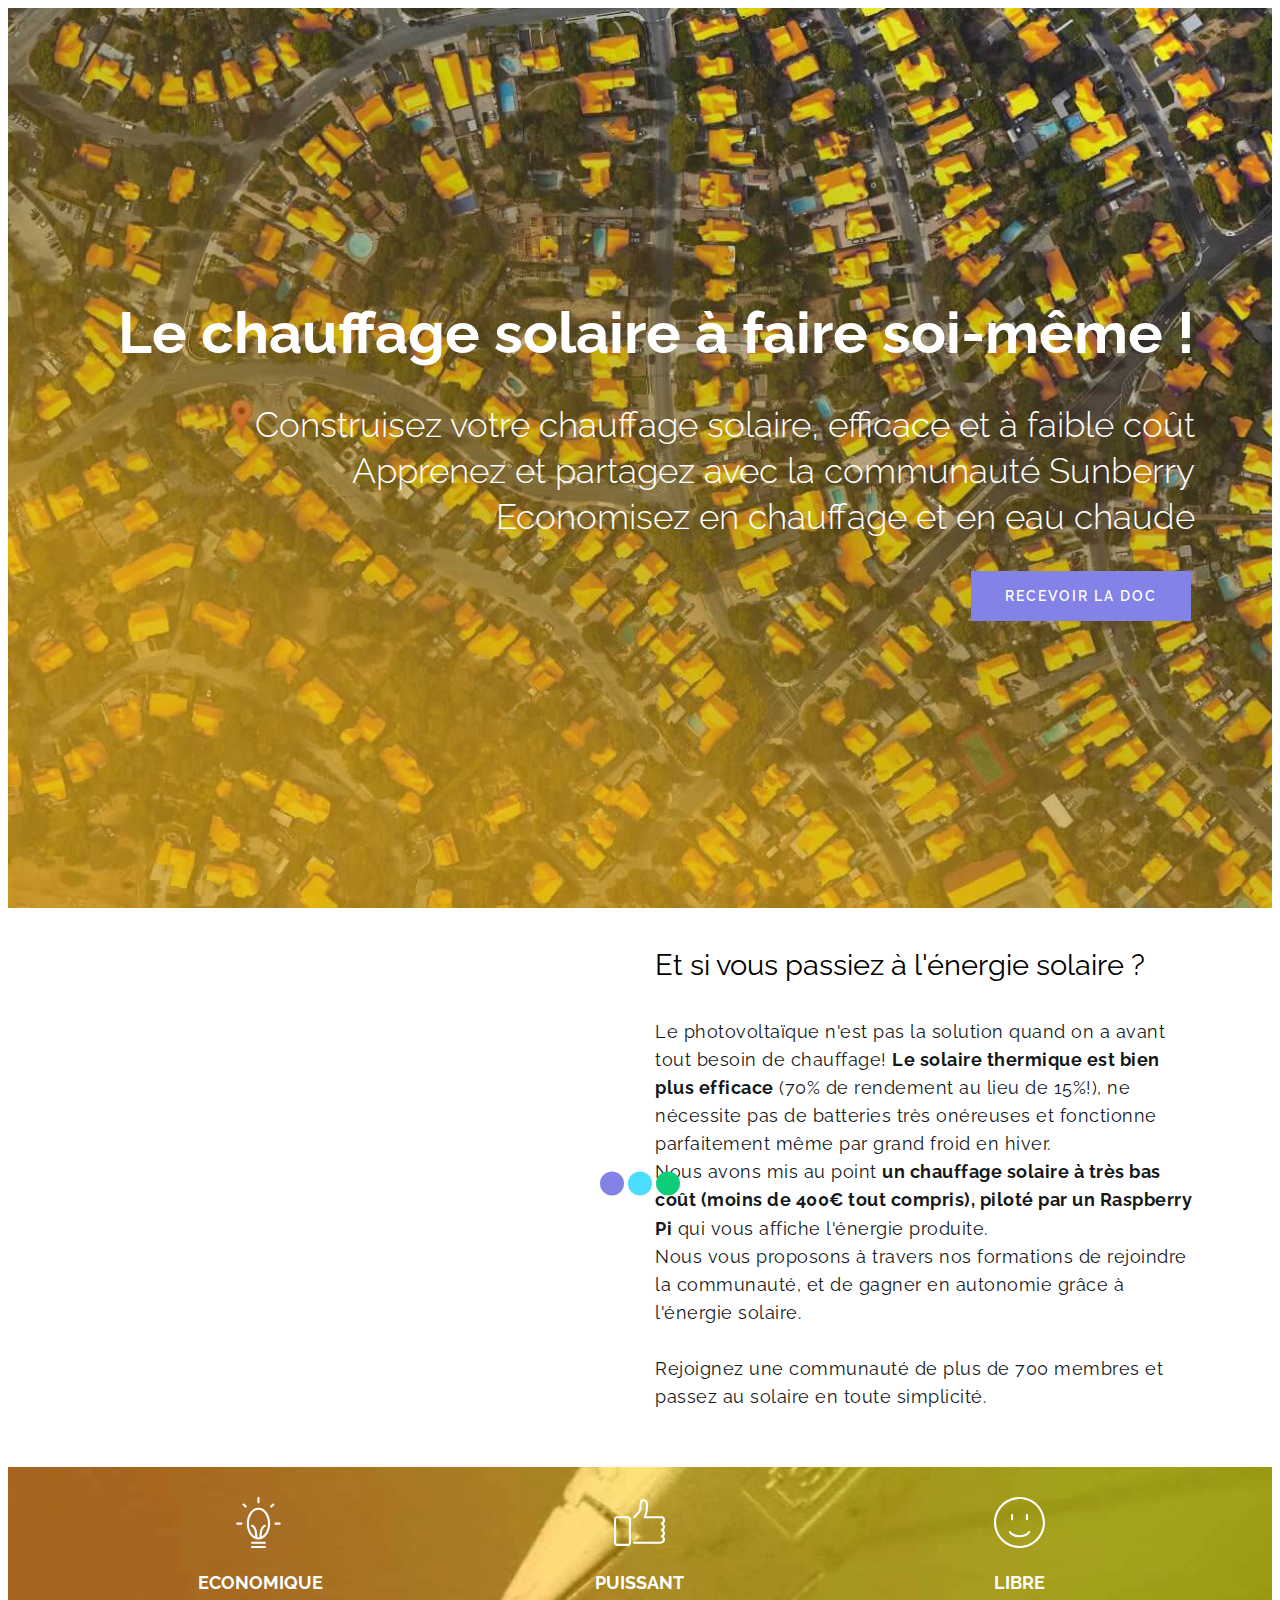
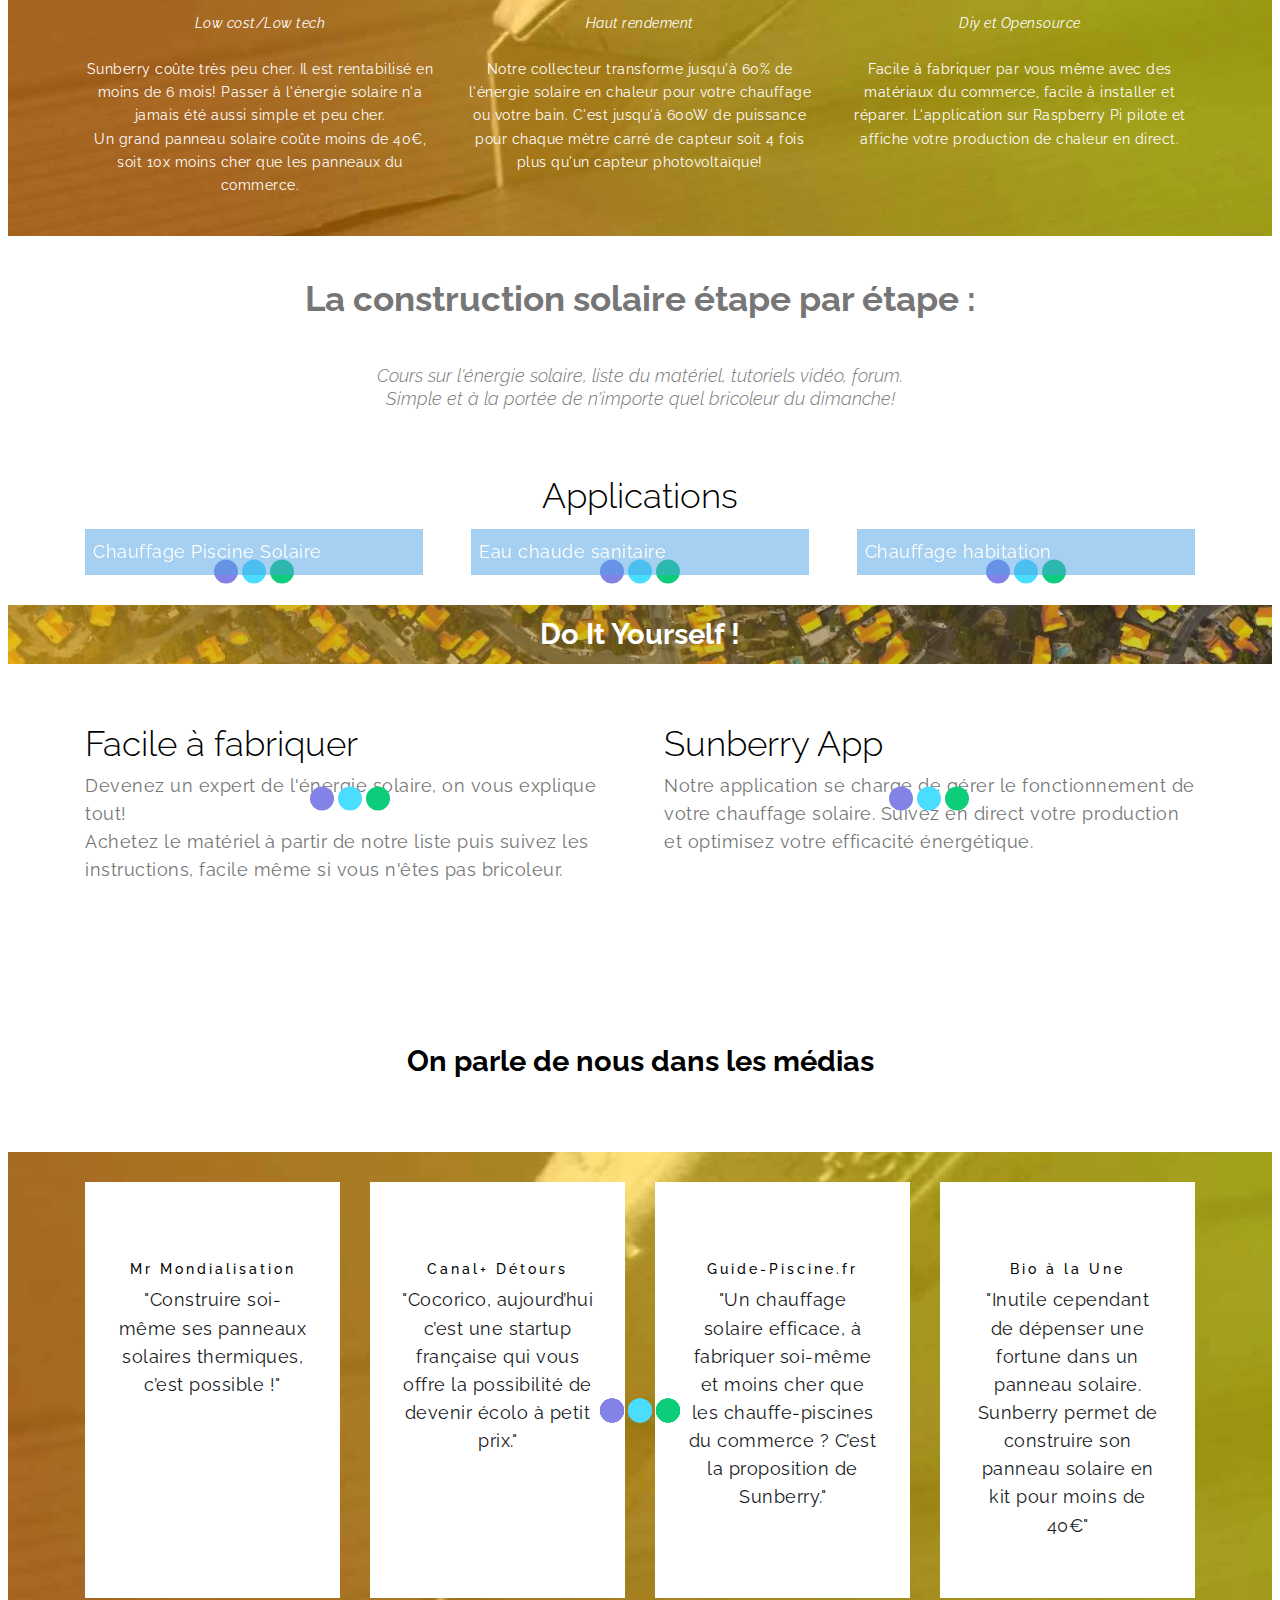
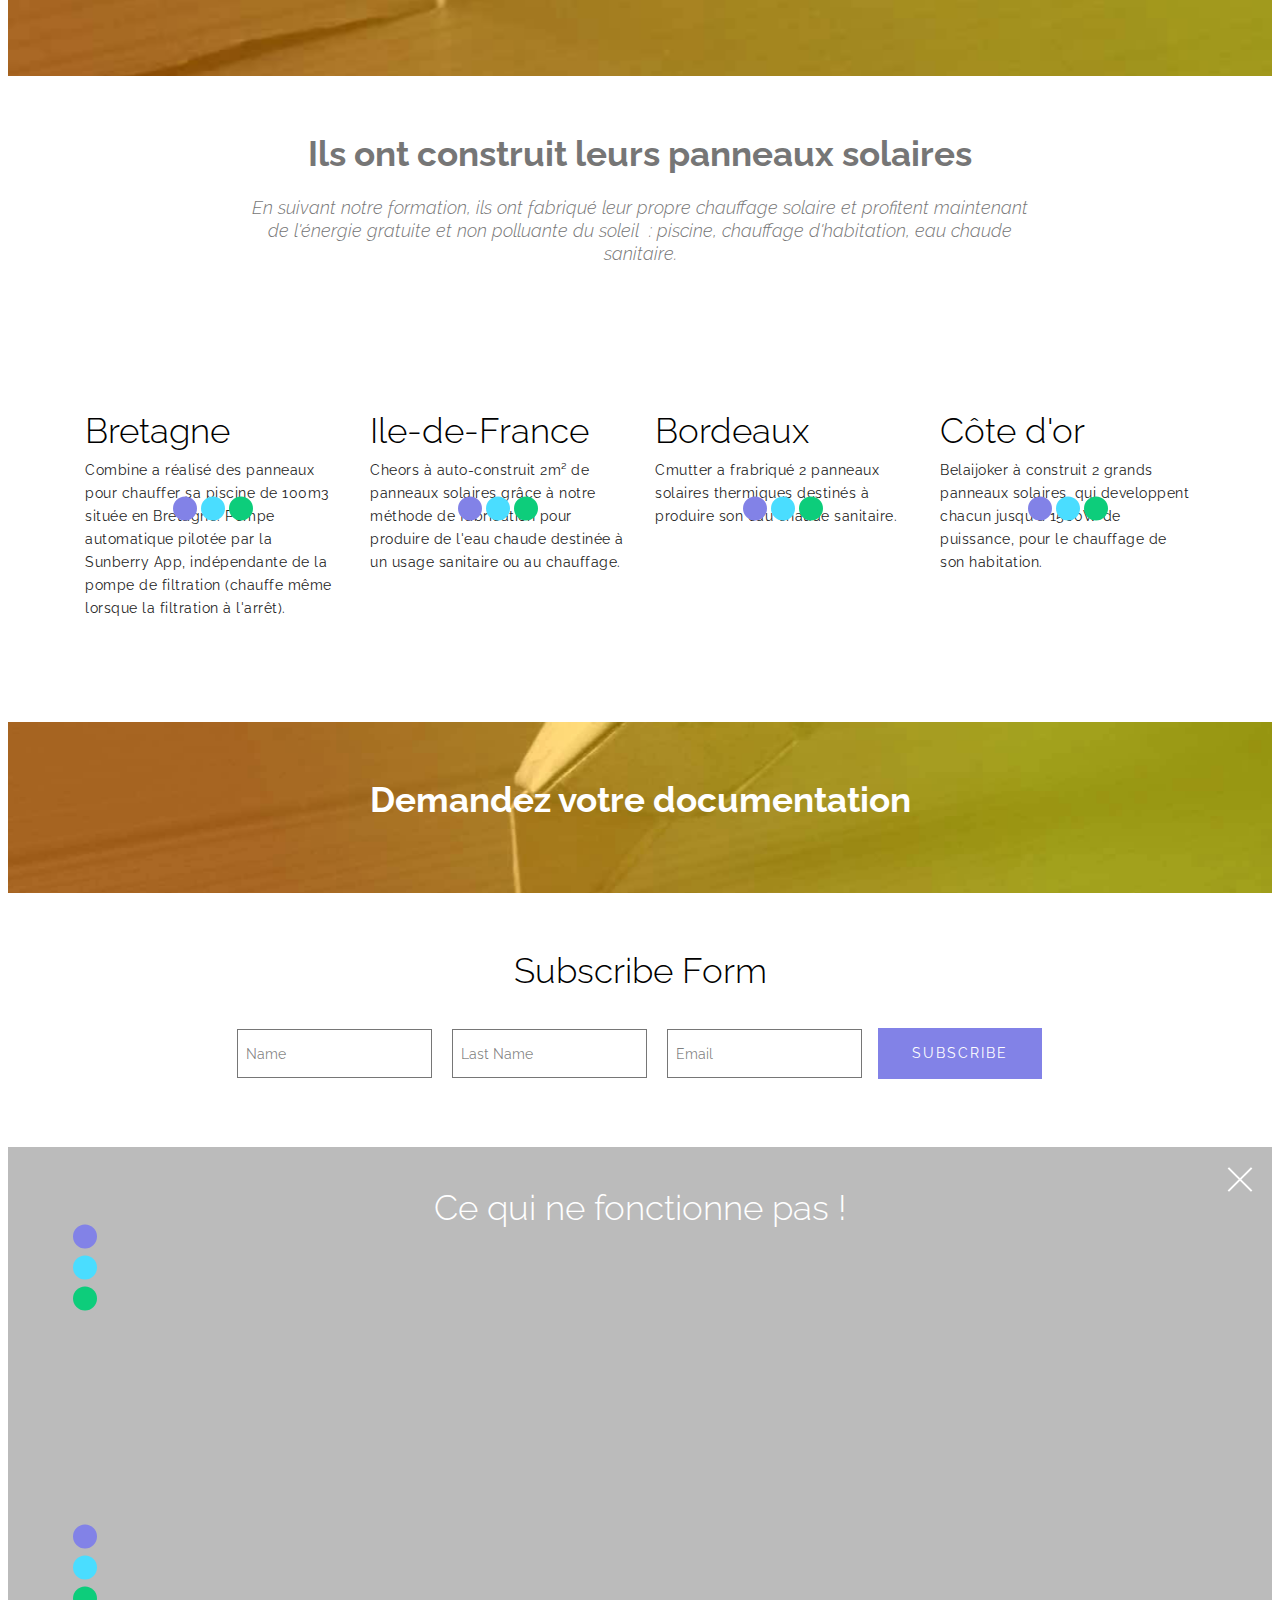
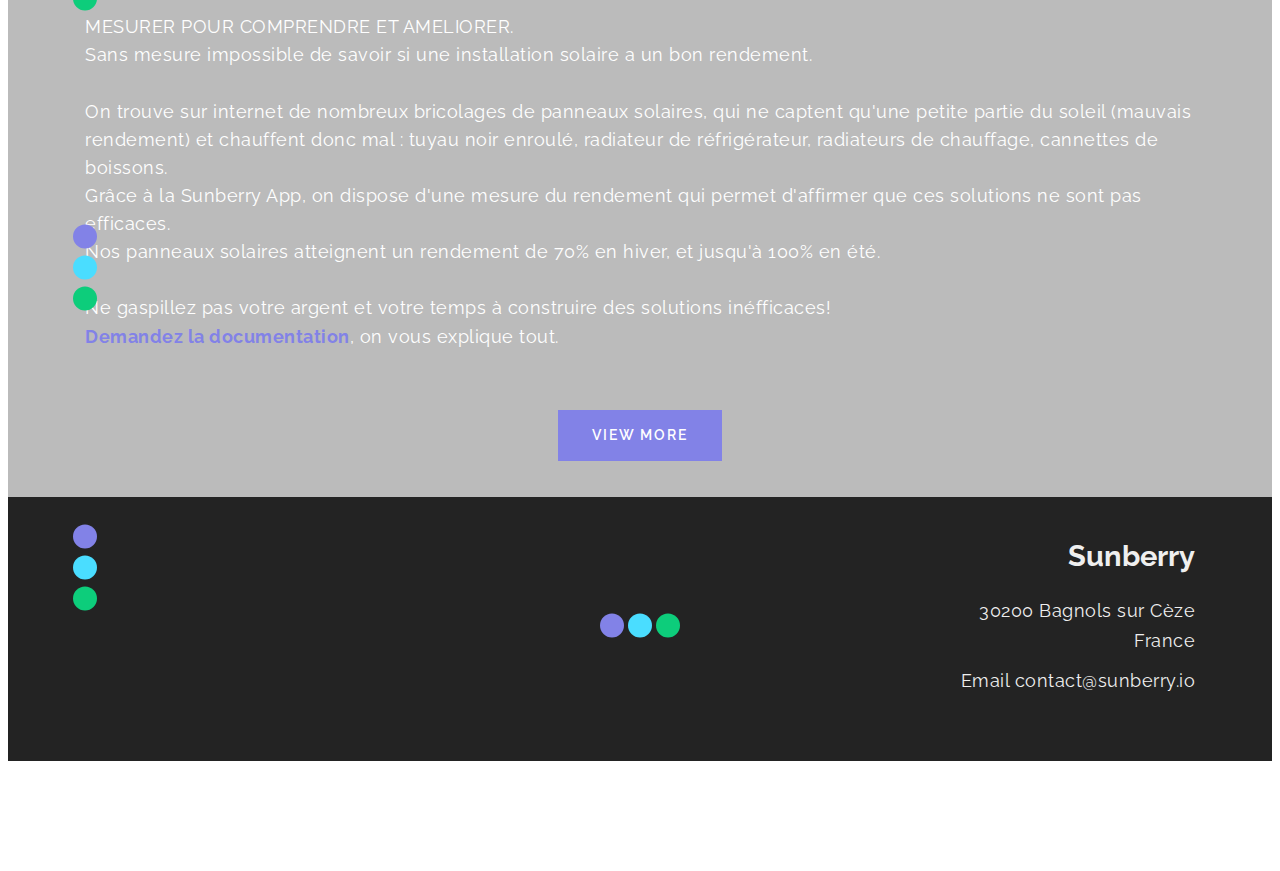
==== commit 4342e138: "create github pages" ====
--- a/index.html
+++ b/index.html
@@ -18,14 +18,16 @@
  
  <style amp-custom> 
 div,span,h1,h2,h3,h4,h5,h6,p,blockquote,a,ol,ul,li,figcaption{font: inherit;}*{-webkit-box-sizing: border-box;box-sizing: border-box;}body{position: relative;font-style: normal;line-height: 1.5;}section{background-color: #eeeeee;background-position: 50% 50%;background-repeat: no-repeat;background-size: cover;}section,.container,.container-fluid{position: relative;word-wrap: break-word;}a.mbr-iconfont:hover{text-decoration: none;}h1,h2,h3{margin: auto;}h1,h3,p{padding: 10px 0;margin-bottom: 15px;}p,li,blockquote{color: #15181b;letter-spacing: 0.5px;line-height: 1.7;}ul,ol,pre,blockquote{margin-bottom: 0;margin-top: 0;}pre{background: #f4f4f4;padding: 10px 24px;white-space: pre-wrap;}p{margin-top: 0;}a{font-style: normal;font-weight: 400;cursor: pointer;}a,a:hover{text-decoration: none;}figure{margin-bottom: 0;}h1,h2,h3,h4,h5,h6,.h1,.h2,.h3,.h4,.h5,.h6,.display-1,.display-2,.display-3,.display-4{line-height: 1;word-break: break-word;word-wrap: break-word;}b,strong{font-weight: bold;}blockquote{padding: 10px 0 10px 20px;position: relative;border-left: 3px solid;}input:-webkit-autofill,input:-webkit-autofill:hover,input:-webkit-autofill:focus,input:-webkit-autofill:active{-webkit-transition-delay: 9999s;transition-delay: 9999s;-webkit-transition-property: background-color,color;-o-transition-property: background-color,color;transition-property: background-color,color;}html,body{height: auto;min-height: 100vh;}.mbr-section-title{font-style: normal;line-height: 1.2;}.mbr-section-subtitle{line-height: 1.3;}.mbr-text{font-style: normal;line-height: 1.6;}.btn{font-weight: 400;border-width: 2px;border-style: solid;font-style: normal;letter-spacing: 2px;margin: .4rem .5rem;white-space: normal;-webkit-transition: all .3s ease-in-out,-webkit-box-shadow 2s ease-in-out;transition: all .3s ease-in-out,-webkit-box-shadow 2s ease-in-out;-o-transition: all .3s ease-in-out,box-shadow 2s ease-in-out;transition: all .3s ease-in-out,box-shadow 2s ease-in-out;transition: all .3s ease-in-out,box-shadow 2s ease-in-out,-webkit-box-shadow 2s ease-in-out;display: -webkit-inline-box;display: -ms-inline-flexbox;display: inline-flex;-webkit-box-align: center;-ms-flex-align: center;align-items: center;-webkit-box-pack: center;-ms-flex-pack: center;justify-content: center;word-break: break-word;-webkit-align-items: center;-webkit-justify-content: center;display: -webkit-inline-flex;}.btn-form{border-radius: 0;}.btn-form:hover{cursor: pointer;}input,textarea{padding: 15px 0.5rem;margin: 0.5rem;}.mbr-figure img,.mbr-figure iframe{display: block;width: 100%;}.card{background-color: transparent;border: none;}.card-wrapper{-webkit-box-flex: 1;-webkit-flex: 1;}.card-img{text-align: center;-ms-flex-negative: 0;flex-shrink: 0;-webkit-flex-shrink: 0;}.media{max-width: 100%;margin: 0 auto;}.mbr-figure{-ms-flex-item-align: center;-ms-grid-row-align: center;-webkit-align-self: center;align-self: center;}.media-container > div{max-width: 100%;}.mbr-figure img,.card-img img{width: 100%;}@media (max-width: 991px){.media-size-item{width: auto;}.media{width: auto;}.mbr-figure{width: 100%;}}section.slider .amp-carousel-button{cursor: pointer;}amp-image-lightbox a.control{position: absolute;width: 32px;height: 32px;right: 16px;top: 16px;z-index: 1000;}amp-image-lightbox a.control .close{position: relative;}amp-image-lightbox a.control .close:before,amp-image-lightbox a.control .close:after{position: absolute;left: 15px;content: ' ';height: 33px;width: 2px;background-color: #fff;}amp-image-lightbox a.control .close:before{-webkit-transform: rotate(45deg);-ms-transform: rotate(45deg);transform: rotate(45deg);}amp-image-lightbox a.control .close:after{-webkit-transform: rotate(-45deg);-ms-transform: rotate(-45deg);transform: rotate(-45deg);}.hidden{visibility: hidden;}.super-hide{display: none;}.inactive{-webkit-user-select: none;-moz-user-select: none;-ms-user-select: none;user-select: none;pointer-events: none;-webkit-user-drag: none;user-drag: none;}textarea[type="hidden"]{display: none;}#scrollToTop{display: none;}.popover-content ul.show{min-height: 155px;}.mbr-white{color: #ffffff;}.mbr-black{color: #000000;}.mbr-bg-white{background-color: #ffffff;}.mbr-bg-black{background-color: #000000;}.align-left{text-align: left;}.align-center{text-align: center;}.align-right{text-align: right;}@media (max-width: 767px){.align-left,.align-center,.align-right,.mbr-section-btn,.mbr-section-title{text-align: center;}}.mbr-light{font-weight: 300;}.mbr-regular{font-weight: 400;}.mbr-semibold{font-weight: 500;}.mbr-bold{font-weight: 700;}.mbr-section-btn{margin-left: -.25rem;margin-right: -.25rem;font-size: 0;}nav .mbr-section-btn{margin-left: 0rem;margin-right: 0rem;}.btn .mbr-iconfont,.btn.btn-sm .mbr-iconfont{cursor: pointer;margin-right: 0.5rem;}.btn.btn-md .mbr-iconfont,.btn.btn-md .mbr-iconfont{margin-right: 0.8rem;}[type="submit"]{-webkit-appearance: none;}.google-map{height: 400px;position: relative;width: 100%;}.google-map iframe{height: 100%;width: 100%;}.google-map [data-state-details]{color: #6b6763;font-family: Montserrat;height: 1.5em;margin-top: -0.75em;padding-left: 1.25rem;padding-right: 1.25rem;position: absolute;text-align: center;top: 50%;width: 100%;}.google-map[data-state]{background: #e9e5dc;}.google-map[data-state="loading"] [data-state-details]{display: none;}.map-placeholder{display: none;}.mbr-fullscreen .mbr-overlay{height: 100vh;}.mbr-fullscreen{display: -webkit-box;display: -ms-flexbox;display: flex;display: -moz-flex;display: -ms-flex;display: -o-flex;-webkit-box-align: center;-ms-flex-align: center;align-items: center;-webkit-align-items: center;height: 100vh;-webkit-box-sizing: border-box;box-sizing: border-box;padding-top: 3rem;padding-bottom: 3rem;}section.sidebar-open:before{content: '';position: fixed;top: 0;bottom: 0;right: 0;left: 0;background-color: rgba(0,0,0,0.2);z-index: 1040;}amp-img img{max-height: 100%;max-width: 100%;}img.mbr-temp{width: 100%;}.is-builder .nodisplay + img[async],.is-builder .nodisplay + img[decoding="async"],.is-builder amp-img > a + img[async],.is-builder amp-img > a + img[decoding="async"]{display: none;}html:not(.is-builder) amp-img > a{position: absolute;top: 0;bottom: 0;left: 0;right: 0;z-index: 1;}.is-builder .temp-amp-sizer{position: absolute;}.is-builder section.slider .icon-wrap,.is-builder section[class*="gallery"] .icon-wrap{pointer-events: all;}.is-builder amp-youtube .temp-amp-sizer,.is-builder amp-vimeo .temp-amp-sizer{position: static;}.is-builder section.horizontal-menu .ampstart-btn{display: none;}@media (max-width: 991px){.is-builder section.horizontal-menu .navbar-toggler{display: block;}}.is-builder section.horizontal-menu .dropdown-menu{z-index: auto;opacity: 1;pointer-events: auto;}.is-builder section.horizontal-menu .nav-dropdown .link.dropdown-toggle[aria-expanded="true"]{margin-right: 0;padding: 0.667em 1em;}.mobirise-spinner{position: absolute;top: 50%;left: 40%;margin-left: 10%;-webkit-transform: translate3d(-50%,-50%,0);z-index: 4;}.mobirise-spinner em{width: 24px;height: 24px;border-radius: 100%;display: inline-block;-webkit-animation: slide 1s infinite;}.mobirise-spinner em:nth-child(1){-webkit-animation-delay: 0.1s;}.mobirise-spinner em:nth-child(2){-webkit-animation-delay: 0.2s;}.mobirise-spinner em:nth-child(3){-webkit-animation-delay: 0.3s;}@-webkit-keyframes slide{0%{-webkit-transform: scale(1);}50%{opacity: 0.3;-webkit-transform: scale(2);}100%{-webkit-transform: scale(1);}}@keyframes slide{0%{-webkit-transform: scale(1);}50%{opacity: 0.3;-webkit-transform: scale(2);}100%{-webkit-transform: scale(1);}}.mobirise-loader .amp-active > div{display: none;}.mbr-container{max-width: 800px;padding: 0 10px;margin: 0 auto;position: relative;}.container{padding-right: 15px;padding-left: 15px;width: 100%;margin-right: auto;margin-left: auto;}@media (max-width: 767px){.container{max-width: 540px;}}@media (min-width: 768px){.container{max-width: 720px;}}@media (min-width: 992px){.container{max-width: 960px;}}@media (min-width: 1200px){.container{max-width: 1140px;}}.mbr-row{display: -webkit-box;display: -ms-flexbox;display: flex;-ms-flex-wrap: wrap;flex-wrap: wrap;margin-right: -15px;margin-left: -15px;}.mbr-justify-content-center{-webkit-box-pack: center;-ms-flex-pack: center;justify-content: center;-webkit-justify-content: center;}@media (max-width: 767px){.mbr-col-sm-12{-ms-flex: 0 0 100%;-webkit-box-flex: 0;flex: 0 0 100%;max-width: 100%;padding-right: 15px;padding-left: 15px;-webkit-flex: 0 0 100%;}.mbr-row{margin: 0;}}@media (min-width: 768px){.mbr-col-md-3{-ms-flex: 0 0 25%;-webkit-box-flex: 0;flex: 0 0 25%;max-width: 25%;padding-right: 15px;padding-left: 15px;-webkit-flex: 0 0 25%;}.mbr-col-md-4{-ms-flex: 0 0 33.333333%;-webkit-box-flex: 0;flex: 0 0 33.333333%;max-width: 33.333333%;padding-right: 15px;padding-left: 15px;-webkit-flex: 0 0 33.333333%;}.mbr-col-md-5{-ms-flex: 0 0 41.666667%;-webkit-box-flex: 0;flex: 0 0 41.666667%;max-width: 41.666667%;padding-right: 15px;padding-left: 15px;-webkit-flex: 0 0 41.666667%;}.mbr-col-md-6{-ms-flex: 0 0 50%;-webkit-box-flex: 0;flex: 0 0 50%;max-width: 50%;padding-right: 15px;padding-left: 15px;-webkit-flex: 0 0 50%;}.mbr-col-md-7{-ms-flex: 0 0 58.333333%;-webkit-box-flex: 0;flex: 0 0 58.333333%;max-width: 58.333333%;padding-right: 15px;padding-left: 15px;-webkit-flex: 0 0 58.333333%;}.mbr-col-md-8{-ms-flex: 0 0 66.666667%;-webkit-box-flex: 0;flex: 0 0 66.666667%;max-width: 66.666667%;padding-left: 15px;padding-right: 15px;-webkit-flex: 0 0 66.666667%;}.mbr-col-md-10{-ms-flex: 0 0 83.333333%;-webkit-box-flex: 0;flex: 0 0 83.333333%;max-width: 83.333333%;padding-left: 15px;padding-right: 15px;-webkit-flex: 0 0 83.333333%;}.mbr-col-md-12{-ms-flex: 0 0 100%;-webkit-box-flex: 0;flex: 0 0 100%;max-width: 100%;padding-right: 15px;padding-left: 15px;-webkit-flex: 0 0 100%;}}@media (min-width: 992px){.mbr-col-lg-2{-ms-flex: 0 0 16.666667%;-webkit-box-flex: 0;flex: 0 0 16.666667%;max-width: 16.666667%;padding-right: 15px;padding-left: 15px;-webkit-flex: 0 0 16.666667%;}.mbr-col-lg-3{-ms-flex: 0 0 25%;-webkit-box-flex: 0;flex: 0 0 25%;max-width: 25%;padding-right: 15px;padding-left: 15px;-webkit-flex: 0 0 25%;}.mbr-col-lg-4{-ms-flex: 0 0 33.33%;-webkit-box-flex: 0;flex: 0 0 33.33%;max-width: 33.33%;padding-right: 15px;padding-left: 15px;-webkit-flex: 0 0 33.33%;}.mbr-col-lg-5{-ms-flex: 0 0 41.666%;-webkit-box-flex: 0;flex: 0 0 41.666%;max-width: 41.666%;padding-right: 15px;padding-left: 15px;-webkit-flex: 0 0 41.666%;}.mbr-col-lg-6{-ms-flex: 0 0 50%;-webkit-box-flex: 0;flex: 0 0 50%;max-width: 50%;padding-right: 15px;padding-left: 15px;-webkit-flex: 0 0 50%;}.mbr-col-lg-8{-ms-flex: 0 0 66.666667%;-webkit-box-flex: 0;flex: 0 0 66.666667%;max-width: 66.666667%;padding-left: 15px;padding-right: 15px;-webkit-flex: 0 0 66.666667%;}.mbr-col-lg-10{-ms-flex: 0 0 83.3333%;-webkit-box-flex: 0;flex: 0 0 83.3333%;max-width: 83.3333%;padding-right: 15px;padding-left: 15px;-webkit-flex: 0 0 83.3333%;}.mbr-col-lg-12{-ms-flex: 0 0 100%;-webkit-box-flex: 0;flex: 0 0 100%;max-width: 100%;padding-right: 15px;padding-left: 15px;-webkit-flex: 0 0 100%;}}@media (min-width: 1200px){.mbr-col-xl-7{-ms-flex: 0 0 58.333333%;-webkit-box-flex: 0;flex: 0 0 58.333333%;max-width: 58.333333%;padding-right: 15px;padding-left: 15px;-webkit-flex: 0 0 58.333333%;}.mbr-col-xl-8{-ms-flex: 0 0 66.666667%;-webkit-box-flex: 0;flex: 0 0 66.666667%;max-width: 66.666667%;padding-left: 15px;padding-right: 15px;-webkit-flex: 0 0 66.666667%;}}amp-sidebar{background: transparent;}#scrollToTopMarker{position: absolute;width: 0px;height: 0px;top: 300px;}#scrollToTopButton{position: fixed;bottom: 25px;right: 25px;opacity: .4;z-index: 5000;font-size: 32px;height: 60px;width: 60px;border: none;border-radius: 3px;cursor: pointer;}#scrollToTopButton:focus{outline: none;}#scrollToTopButton a:before{content: '';position: absolute;height: 40%;top: 36%;width: 2px;left: calc(50% - 1px);}#scrollToTopButton a:after{content: '';position: absolute;border-top: 2px solid;border-right: 2px solid;width: 40%;height: 40%;left: calc(30% - 1px);bottom: 30%;-ms-transform: rotate(-45deg);transform: rotate(-45deg);-webkit-transform: rotate(-45deg);}.is-builder #scrollToTopButton a:after{left: 30%;}
-body{font-family: Roboto;}blockquote{border-color: #8282e7;}.display-1{font-family: 'Raleway',sans-serif;font-size: 3.6rem;}.display-2{font-family: 'Raleway',sans-serif;font-size: 2.2rem;}.display-4{font-family: 'Raleway',sans-serif;font-size: 0.9rem;}.display-5{font-family: 'Raleway',sans-serif;font-size: 1.8rem;}.display-7{font-family: 'Raleway',sans-serif;font-size: 1.1rem;}input,textarea{font-family: 'Raleway',sans-serif;font-size: 0.9rem;}.display-1 .mbr-iconfont-btn{font-size: 3.6rem;width: 3.6rem;}.display-2 .mbr-iconfont-btn{font-size: 2.2rem;width: 2.2rem;}.display-4 .mbr-iconfont-btn{font-size: 0.9rem;width: 0.9rem;}.display-5 .mbr-iconfont-btn{font-size: 1.8rem;width: 1.8rem;}.display-7 .mbr-iconfont-btn{font-size: 1.1rem;width: 1.1rem;}@media (max-width: 768px){.display-1{font-size: 2.88rem;font-size: calc( 1.91rem + (3.6 - 1.91) * ((100vw - 20rem) / (48 - 20)));line-height: calc( 1.4 * (1.91rem + (3.6 - 1.91) * ((100vw - 20rem) / (48 - 20))));}.display-2{font-size: 1.76rem;font-size: calc( 1.42rem + (2.2 - 1.42) * ((100vw - 20rem) / (48 - 20)));line-height: calc( 1.4 * (1.42rem + (2.2 - 1.42) * ((100vw - 20rem) / (48 - 20))));}.display-4{font-size: 0.72rem;font-size: calc( 0.965rem + (0.9 - 0.965) * ((100vw - 20rem) / (48 - 20)));line-height: calc( 1.4 * (0.965rem + (0.9 - 0.965) * ((100vw - 20rem) / (48 - 20))));}.display-5{font-size: 1.44rem;font-size: calc( 1.28rem + (1.8 - 1.28) * ((100vw - 20rem) / (48 - 20)));line-height: calc( 1.4 * (1.28rem + (1.8 - 1.28) * ((100vw - 20rem) / (48 - 20))));}}.btn{padding: 1rem 2rem;border-radius: 0px;}.btn-sm{border-width: 1px;padding: 0.6rem 0.8rem;border-radius: 0px;}.btn-md{font-weight: 600;padding: 1rem 2rem;border-radius: 0px;}.bg-primary{background-color: #8282e7;}.bg-success{background-color: #0dcd7b;}.bg-info{background-color: #8282e7;}.bg-warning{background-color: #767676;}.bg-danger{background-color: #a0a0a0;}.btn-primary,.btn-primary:active,.btn-primary.active{background-color: #8282e7;border-color: #8282e7;color: #ffffff;}.btn-primary:hover,.btn-primary:focus,.btn-primary.focus{color: #ffffff;background-color: #4242db;border-color: #4242db;}.btn-primary.disabled,.btn-primary:disabled{color: #ffffff;background-color: #4242db;border-color: #4242db;}.btn-secondary,.btn-secondary:active,.btn-secondary.active{background-color: #4addff;border-color: #4addff;color: #003c4a;}.btn-secondary:hover,.btn-secondary:focus,.btn-secondary.focus{color: #003c4a;background-color: #00cdfd;border-color: #00cdfd;}.btn-secondary.disabled,.btn-secondary:disabled{color: #003c4a;background-color: #00cdfd;border-color: #00cdfd;}.btn-info,.btn-info:active,.btn-info.active{background-color: #8282e7;border-color: #8282e7;color: #ffffff;}.btn-info:hover,.btn-info:focus,.btn-info.focus{color: #ffffff;background-color: #4242db;border-color: #4242db;}.btn-info.disabled,.btn-info:disabled{color: #ffffff;background-color: #4242db;border-color: #4242db;}.btn-success,.btn-success:active,.btn-success.active{background-color: #0dcd7b;border-color: #0dcd7b;color: #ffffff;}.btn-success:hover,.btn-success:focus,.btn-success.focus{color: #ffffff;background-color: #088550;border-color: #088550;}.btn-success.disabled,.btn-success:disabled{color: #ffffff;background-color: #088550;border-color: #088550;}.btn-warning,.btn-warning:active,.btn-warning.active{background-color: #767676;border-color: #767676;color: #ffffff;}.btn-warning:hover,.btn-warning:focus,.btn-warning.focus{color: #ffffff;background-color: #505050;border-color: #505050;}.btn-warning.disabled,.btn-warning:disabled{color: #ffffff;background-color: #505050;border-color: #505050;}.btn-danger,.btn-danger:active,.btn-danger.active{background-color: #a0a0a0;border-color: #a0a0a0;color: #ffffff;}.btn-danger:hover,.btn-danger:focus,.btn-danger.focus{color: #ffffff;background-color: #7a7a7a;border-color: #7a7a7a;}.btn-danger.disabled,.btn-danger:disabled{color: #ffffff;background-color: #7a7a7a;border-color: #7a7a7a;}.btn-black,.btn-black:active,.btn-black.active{background-color: #333333;border-color: #333333;color: #ffffff;}.btn-black:hover,.btn-black:focus,.btn-black.focus{color: #ffffff;background-color: #0d0d0d;border-color: #0d0d0d;}.btn-black.disabled,.btn-black:disabled{color: #ffffff;background-color: #0d0d0d;border-color: #0d0d0d;}.btn-white,.btn-white:active,.btn-white.active{background-color: #ffffff;border-color: #ffffff;color: #808080;}.btn-white:hover,.btn-white:focus,.btn-white.focus{color: #808080;background-color: #d9d9d9;border-color: #d9d9d9;}.btn-white.disabled,.btn-white:disabled{color: #808080;background-color: #d9d9d9;border-color: #d9d9d9;}.btn-white,.btn-white:active,.btn-white.active{color: #333333;}.btn-white:hover,.btn-white:focus,.btn-white.focus{color: #333333;}.btn-white.disabled,.btn-white:disabled{color: #333333;}.btn-primary-outline,.btn-primary-outline:active,.btn-primary-outline.active{background: none;border-color: #2c2cd7;color: #2c2cd7;}.btn-primary-outline:hover,.btn-primary-outline:focus,.btn-primary-outline.focus{color: #ffffff;background-color: #8282e7;border-color: #8282e7;}.btn-primary-outline.disabled,.btn-primary-outline:disabled{color: #ffffff;background-color: #8282e7;border-color: #8282e7;}.btn-secondary-outline,.btn-secondary-outline:active,.btn-secondary-outline.active{background: none;border-color: #00b8e3;color: #00b8e3;}.btn-secondary-outline:hover,.btn-secondary-outline:focus,.btn-secondary-outline.focus{color: #003c4a;background-color: #4addff;border-color: #4addff;}.btn-secondary-outline.disabled,.btn-secondary-outline:disabled{color: #003c4a;background-color: #4addff;border-color: #4addff;}.btn-info-outline,.btn-info-outline:active,.btn-info-outline.active{background: none;border-color: #2c2cd7;color: #2c2cd7;}.btn-info-outline:hover,.btn-info-outline:focus,.btn-info-outline.focus{color: #ffffff;background-color: #8282e7;border-color: #8282e7;}.btn-info-outline.disabled,.btn-info-outline:disabled{color: #ffffff;background-color: #8282e7;border-color: #8282e7;}.btn-success-outline,.btn-success-outline:active,.btn-success-outline.active{background: none;border-color: #076d41;color: #076d41;}.btn-success-outline:hover,.btn-success-outline:focus,.btn-success-outline.focus{color: #ffffff;background-color: #0dcd7b;border-color: #0dcd7b;}.btn-success-outline.disabled,.btn-success-outline:disabled{color: #ffffff;background-color: #0dcd7b;border-color: #0dcd7b;}.btn-warning-outline,.btn-warning-outline:active,.btn-warning-outline.active{background: none;border-color: #434343;color: #434343;}.btn-warning-outline:hover,.btn-warning-outline:focus,.btn-warning-outline.focus{color: #ffffff;background-color: #767676;border-color: #767676;}.btn-warning-outline.disabled,.btn-warning-outline:disabled{color: #ffffff;background-color: #767676;border-color: #767676;}.btn-danger-outline,.btn-danger-outline:active,.btn-danger-outline.active{background: none;border-color: #6d6d6d;color: #6d6d6d;}.btn-danger-outline:hover,.btn-danger-outline:focus,.btn-danger-outline.focus{color: #ffffff;background-color: #a0a0a0;border-color: #a0a0a0;}.btn-danger-outline.disabled,.btn-danger-outline:disabled{color: #ffffff;background-color: #a0a0a0;border-color: #a0a0a0;}.btn-black-outline,.btn-black-outline:active,.btn-black-outline.active{background: none;border-color: #000000;color: #000000;}.btn-black-outline:hover,.btn-black-outline:focus,.btn-black-outline.focus{color: #ffffff;background-color: #333333;border-color: #333333;}.btn-black-outline.disabled,.btn-black-outline:disabled{color: #ffffff;background-color: #333333;border-color: #333333;}.btn-white-outline,.btn-white-outline:active,.btn-white-outline.active{background: none;border-color: #ffffff;color: #ffffff;}.btn-white-outline:hover,.btn-white-outline:focus,.btn-white-outline.focus{color: #333333;background-color: #ffffff;border-color: #ffffff;}.text-primary{color: #8282e7;}.text-secondary{color: #4addff;}.text-success{color: #0dcd7b;}.text-info{color: #8282e7;}.text-warning{color: #767676;}.text-danger{color: #a0a0a0;}.text-white{color: #ffffff;}.text-black{color: #000000;}a.text-primary:hover,a.text-primary:focus{color: #2c2cd7;}a.text-secondary:hover,a.text-secondary:focus{color: #00b8e3;}a.text-success:hover,a.text-success:focus{color: #076d41;}a.text-info:hover,a.text-info:focus{color: #2c2cd7;}a.text-warning:hover,a.text-warning:focus{color: #434343;}a.text-danger:hover,a.text-danger:focus{color: #6d6d6d;}a.text-white:hover,a.text-white:focus{color: #b3b3b3;}a.text-black:hover,a.text-black:focus{color: #4d4d4d;}.alert-success{background-color: #0dcd7b;}.alert-info{background-color: #8282e7;}.alert-warning{background-color: #767676;}.alert-danger{background-color: #a0a0a0;}a,a:hover{color: #8282e7;}.mbr-plan-header.bg-primary .mbr-plan-subtitle,.mbr-plan-header.bg-primary .mbr-plan-price-desc{color: #ffffff;}.mbr-plan-header.bg-success .mbr-plan-subtitle,.mbr-plan-header.bg-success .mbr-plan-price-desc{color: #acfad9;}.mbr-plan-header.bg-info .mbr-plan-subtitle,.mbr-plan-header.bg-info .mbr-plan-price-desc{color: #ffffff;}.mbr-plan-header.bg-warning .mbr-plan-subtitle,.mbr-plan-header.bg-warning .mbr-plan-price-desc{color: #b6b6b6;}.mbr-plan-header.bg-danger .mbr-plan-subtitle,.mbr-plan-header.bg-danger .mbr-plan-price-desc{color: #e0e0e0;}.mobirise-spinner em:nth-child(1){background: #8282e7;}.mobirise-spinner em:nth-child(2){background: #4addff;}.mobirise-spinner em:nth-child(3){background: #0dcd7b;}#scrollToTopMarker{display: none;}#scrollToTopButton{background-color: #5d5de7;}#scrollToTopButton a:before{background: #ffffff;}#scrollToTopButton a:after{border-top-color: #ffffff;border-right-color: #ffffff;}.cid-riQ36rBPp1{background-image: url("assets/images/bg-header-1600x908.jpg");}.cid-riQ36rBPp1 .mbr-section-title{text-align: right;}.cid-riQcdxnm49{padding-top: 30px;padding-bottom: 30px;background-color: #ffffff;}.cid-riQcdxnm49 .text-block{margin: auto;}.cid-riQcdxnm49 amp-img{text-align: center;}@media (min-width: 768px){.cid-riQcdxnm49 .image-block{padding-right: 2rem;}}@media (max-width: 767px){.cid-riQcdxnm49 .image-block{padding-bottom: 1rem;}}.cid-riQklek1dF{padding-top: 30px;padding-bottom: 30px;background-image: url("assets/images/bg-testimonials-1599x498.jpg");}.cid-riQklek1dF .card-img{margin-bottom: 1rem;display: inline-block;width: 100%;height: 3.2rem;}.cid-riQklek1dF .card-img .mbr-iconfont{color: #ffffff;font-size: 3.2rem;width: 3.2rem;}@media (max-width: 767px){.cid-riQklek1dF .card-img .mbr-iconfont{font-size: 30px;width: 30px;}}@media (max-width: 767px){.cid-riQklek1dF .card-img{height: 30px;}}.cid-riQklek1dF .mbr-card-title,.cid-riQklek1dF .mbr-text{margin: 0;width: 100%;}.cid-riTbQELwFd{padding-top: 45px;padding-bottom: 0px;background-color: #ffffff;}.cid-riTbQELwFd .mbr-title{padding-bottom: 1rem;}.cid-riTbQELwFd .mbr-section-btn{padding-top: 1.5rem;}.cid-riTbQELwFd H2{color: #767676;}.cid-riTbQELwFd .mbr-section-subtitle DIV{color: #767676;}.cid-riQyXObSYK{background-color: #ffffff;}.cid-riQyXObSYK .mbr-row{margin: 0;}.cid-riQyXObSYK .mbr-section-title{padding: 1rem 0;}.cid-riQyXObSYK .video-block{margin: auto;width: 66%;width: 100%;}@media (max-width: 767px){.cid-riQyXObSYK .video-block{width: 100%;}}.cid-riU3eX8nvv{padding-top: 30px;padding-bottom: 30px;background-color: #ffffff;}.cid-riU3eX8nvv .title{padding-bottom: 2rem;}@media (min-width: 768px) and (max-width: 991px){.cid-riU3eX8nvv .image-wrap.pb{padding-bottom: 3rem;}}@media (max-width: 767px){.cid-riU3eX8nvv .image-wrap:not(.last-child){padding-bottom: 2rem;}}@media (min-width: 992px){.cid-riU3eX8nvv .image-wrap.lg-px{padding-left: 1.5rem;padding-right: 1.5rem;}.cid-riU3eX8nvv .image-wrap.lg-px.pb{padding-bottom: 3rem;}.cid-riU3eX8nvv .mbr-row{margin-left: -1.5rem;margin-right: -1.5rem;}}@media (min-width: 768px) and (max-width: 991px){.cid-riU3eX8nvv .image-wrap{padding-left: 1.5rem;padding-right: 1.5rem;}.cid-riU3eX8nvv .mbr-row{margin-left: -1.5rem;margin-right: -1.5rem;}}.cid-riU3eX8nvv .image-box{position: relative;}.cid-riU3eX8nvv .image-box .img-caption{position: absolute;display: flex;align-items: flex-end;bottom: 0;left: 0;width: 100%;height: 0px;background-color: rgba(78,162,227,0.5);pointer-events: none;transition: all 0.3s;z-index: 10;}.cid-riU3eX8nvv .image-box .img-caption .caption-text{margin: 0;padding: 0.5rem;width: 100%;height: auto;pointer-events: all;transition: all 0.1s 0.2s;background-color: rgba(78,162,227,0.5);}@media (min-width: 768px){.cid-riU3eX8nvv .image-box:hover .img-caption{height: 100%;}.cid-riU3eX8nvv .image-box:hover .img-caption .caption-text{background-color: transparent;transition: all 0s;}}.cid-riU6KpYL9r{padding-top: 15px;padding-bottom: 0px;background-image: url("assets/images/bg-header-1600x908.jpg");}.cid-riU6KpYL9r .mbr-title{padding-bottom: 1rem;color: #ffffff;}.cid-riU6KpYL9r .mbr-section-btn{padding-top: 1.5rem;}.cid-riU7dSXYxq{padding-top: 30px;padding-bottom: 30px;background-color: #ffffff;}.cid-riU7dSXYxq .card{margin-bottom: 3rem;position: relative;display: flex;-ms-flex-direction: column;-webkit-flex-direction: column;flex-direction: column;min-width: 0;word-wrap: break-word;background-clip: border-box;border-radius: .25rem;width: 100%;min-height: 1px;}@media (min-width: 768px){.cid-riU7dSXYxq .card{padding-left: 1.5rem;padding-right: 1.5rem;}}@media (max-width: 767px){.cid-riU7dSXYxq .card{margin-bottom: 30px;}}.cid-riU7dSXYxq .card-title{margin: 0;}.cid-riU7dSXYxq .card-box{padding-top: 2rem;}.cid-riU7dSXYxq amp-img{width: 100%;}.cid-riU7dSXYxq .mbr-text{color: #767676;}@media (min-width: 768px){.cid-riU7dSXYxq .mbr-row{margin-left: -1.5rem;margin-right: -1.5rem;}}.cid-riQzacmpPE{padding-top: 60px;padding-bottom: 60px;background-color: #ffffff;}.cid-riQzacmpPE .mbr-title{padding-bottom: 1rem;}.cid-riQzacmpPE .mbr-section-btn{padding-top: 1.5rem;}.cid-riQpijuxTK{padding-top: 30px;padding-bottom: 30px;background-image: url("assets/images/bg-testimonials-1599x498.jpg");}.cid-riQpijuxTK .card{display: flex;-ms-flex-direction: column;-webkit-flex-direction: column;flex-direction: column;border-radius: 0;width: 100%;margin-bottom: 3rem;}@media (max-width: 767px){.cid-riQpijuxTK .card{margin-bottom: 30px;}}.cid-riQpijuxTK .card .card-wrapper{background: #ffffff;padding-top: 3rem;}@media (max-width: 767px){.cid-riQpijuxTK .card .card-wrapper{padding-top: 1rem;}}@media (min-width: 768px) and (max-width: 991px){.cid-riQpijuxTK .card{padding-left: 1.5rem;padding-right: 1.5rem;}}.cid-riQpijuxTK .card-img amp-img{border-radius: 50%;width: 50%;margin: auto;}.cid-riQpijuxTK .card-img amp-img img{border-radius: 50%;}.cid-riQpijuxTK .card-subtitle{letter-spacing: 3px;font-weight: 500;}.cid-riQpijuxTK .mbr-text,.cid-riQpijuxTK .card-subtitle{margin: 0;}.cid-riQpijuxTK .card-box{padding: 2rem 2rem 3rem;}@media (max-width: 767px){.cid-riQpijuxTK .card-box{padding: 1rem;}}@media (min-width: 768px) and (max-width: 991px){.cid-riQpijuxTK .mbr-row{margin-left: -1.5rem;margin-right: -1.5rem;}}.cid-riQzmbp44X{padding-top: 60px;padding-bottom: 60px;background-color: #ffffff;}.cid-riQzmbp44X .mbr-title{padding-bottom: 1rem;}.cid-riQzmbp44X .mbr-section-btn{padding-top: 1.5rem;}.cid-riQzmbp44X .mbr-section-subtitle{color: #767676;}.cid-riQzmbp44X H2{color: #767676;}.cid-riQ3lOpoY6{padding-top: 30px;padding-bottom: 30px;background-color: #ffffff;}.cid-riQ3lOpoY6 .card{margin-bottom: 3rem;position: relative;display: flex;-ms-flex-direction: column;-webkit-flex-direction: column;flex-direction: column;min-width: 0;word-wrap: break-word;background-clip: border-box;border-radius: 0;width: 100%;min-height: 1px;}@media (max-width: 767px){.cid-riQ3lOpoY6 .card{margin-bottom: 30px;}}.cid-riQ3lOpoY6 .card .btn{margin: .4rem 4px;}@media (min-width: 768px) and (max-width: 991px){.cid-riQ3lOpoY6 .card{padding-left: 1.5rem;padding-right: 1.5rem;}}.cid-riQ3lOpoY6 .card-title{margin: 0;}.cid-riQ3lOpoY6 .mbr-text{color: #232323;}.cid-riQ3lOpoY6 .card-box{padding-top: 2rem;}.cid-riQ3lOpoY6 amp-img{width: 100%;}@media (min-width: 768px) and (max-width: 991px){.cid-riQ3lOpoY6 .mbr-row{margin-left: -1.5rem;margin-right: -1.5rem;}}.cid-riQ3w5xlju{padding-top: 60px;padding-bottom: 60px;background-image: url("assets/images/bg-testimonials-1599x498.jpg");}.cid-riQ3w5xlju .mbr-title{padding-bottom: 1rem;}.cid-riQ3w5xlju .mbr-section-btn{padding-top: 1.5rem;}.cid-riQ3S5t3MS{padding-top: 60px;padding-bottom: 60px;background-color: #ffffff;}.cid-riQ3S5t3MS .mbr-section-btn{margin: 0.5rem;}.cid-riQ3S5t3MS .mbr-section-btn > *{margin: 0;}.cid-riQ3S5t3MS .mbr-form{margin-left: -0.5rem;margin-right: -0.5rem;}@media (min-width: 768px){.cid-riQ3S5t3MS .mbr-form{display: flex;-webkit-flex-wrap: wrap;flex-wrap: wrap;-webkit-align-items: center;align-items: center;}}.cid-riQ3S5t3MS .fieldset{-webkit-flex-basis: auto;flex-basis: auto;}.cid-riQ3S5t3MS .fieldset label{margin: 0;}.cid-riQ3S5t3MS .mbr-row{margin-top: 2rem;}.cid-riQ3S5t3MS input{color: #000000;border: 1px solid #767676;background: #ffffff;}.cid-riQ3S5t3MS input:hover,.cid-riQ3S5t3MS input:focus{border-color: #8282e7;}.cid-riQ3S5t3MS input::-webkit-input-placeholder{color: rgba(0,0,0,0.5);}.cid-riQ3S5t3MS input::-moz-placeholder{color: rgba(0,0,0,0.5);}.cid-riQ4cf5AvB{padding-top: 45px;padding-bottom: 45px;background-color: #232323;}.cid-riQ4cf5AvB amp-img{text-align: center;}.cid-riQ4cf5AvB .items-col .item{margin: 0;}.cid-riQ4cf5AvB .item,.cid-riQ4cf5AvB .group-title{color: #efefef;padding-top: 0;}@media (max-width: 767px){.cid-riQ4cf5AvB .items-col{text-align: center;margin: 2rem 0;}}
+body{font-family: Roboto;}blockquote{border-color: #8282e7;}.display-1{font-family: 'Raleway',sans-serif;font-size: 3.6rem;}.display-2{font-family: 'Raleway',sans-serif;font-size: 2.2rem;}.display-4{font-family: 'Raleway',sans-serif;font-size: 0.9rem;}.display-5{font-family: 'Raleway',sans-serif;font-size: 1.8rem;}.display-7{font-family: 'Raleway',sans-serif;font-size: 1.1rem;}input,textarea{font-family: 'Raleway',sans-serif;font-size: 0.9rem;}.display-1 .mbr-iconfont-btn{font-size: 3.6rem;width: 3.6rem;}.display-2 .mbr-iconfont-btn{font-size: 2.2rem;width: 2.2rem;}.display-4 .mbr-iconfont-btn{font-size: 0.9rem;width: 0.9rem;}.display-5 .mbr-iconfont-btn{font-size: 1.8rem;width: 1.8rem;}.display-7 .mbr-iconfont-btn{font-size: 1.1rem;width: 1.1rem;}@media (max-width: 768px){.display-1{font-size: 2.88rem;font-size: calc( 1.91rem + (3.6 - 1.91) * ((100vw - 20rem) / (48 - 20)));line-height: calc( 1.4 * (1.91rem + (3.6 - 1.91) * ((100vw - 20rem) / (48 - 20))));}.display-2{font-size: 1.76rem;font-size: calc( 1.42rem + (2.2 - 1.42) * ((100vw - 20rem) / (48 - 20)));line-height: calc( 1.4 * (1.42rem + (2.2 - 1.42) * ((100vw - 20rem) / (48 - 20))));}.display-4{font-size: 0.72rem;font-size: calc( 0.965rem + (0.9 - 0.965) * ((100vw - 20rem) / (48 - 20)));line-height: calc( 1.4 * (0.965rem + (0.9 - 0.965) * ((100vw - 20rem) / (48 - 20))));}.display-5{font-size: 1.44rem;font-size: calc( 1.28rem + (1.8 - 1.28) * ((100vw - 20rem) / (48 - 20)));line-height: calc( 1.4 * (1.28rem + (1.8 - 1.28) * ((100vw - 20rem) / (48 - 20))));}}.btn{padding: 1rem 2rem;border-radius: 0px;}.btn-sm{border-width: 1px;padding: 0.6rem 0.8rem;border-radius: 0px;}.btn-md{font-weight: 600;padding: 1rem 2rem;border-radius: 0px;}.bg-primary{background-color: #8282e7;}.bg-success{background-color: #0dcd7b;}.bg-info{background-color: #8282e7;}.bg-warning{background-color: #767676;}.bg-danger{background-color: #a0a0a0;}.btn-primary,.btn-primary:active,.btn-primary.active{background-color: #8282e7;border-color: #8282e7;color: #ffffff;}.btn-primary:hover,.btn-primary:focus,.btn-primary.focus{color: #ffffff;background-color: #4242db;border-color: #4242db;}.btn-primary.disabled,.btn-primary:disabled{color: #ffffff;background-color: #4242db;border-color: #4242db;}.btn-secondary,.btn-secondary:active,.btn-secondary.active{background-color: #4addff;border-color: #4addff;color: #003c4a;}.btn-secondary:hover,.btn-secondary:focus,.btn-secondary.focus{color: #003c4a;background-color: #00cdfd;border-color: #00cdfd;}.btn-secondary.disabled,.btn-secondary:disabled{color: #003c4a;background-color: #00cdfd;border-color: #00cdfd;}.btn-info,.btn-info:active,.btn-info.active{background-color: #8282e7;border-color: #8282e7;color: #ffffff;}.btn-info:hover,.btn-info:focus,.btn-info.focus{color: #ffffff;background-color: #4242db;border-color: #4242db;}.btn-info.disabled,.btn-info:disabled{color: #ffffff;background-color: #4242db;border-color: #4242db;}.btn-success,.btn-success:active,.btn-success.active{background-color: #0dcd7b;border-color: #0dcd7b;color: #ffffff;}.btn-success:hover,.btn-success:focus,.btn-success.focus{color: #ffffff;background-color: #088550;border-color: #088550;}.btn-success.disabled,.btn-success:disabled{color: #ffffff;background-color: #088550;border-color: #088550;}.btn-warning,.btn-warning:active,.btn-warning.active{background-color: #767676;border-color: #767676;color: #ffffff;}.btn-warning:hover,.btn-warning:focus,.btn-warning.focus{color: #ffffff;background-color: #505050;border-color: #505050;}.btn-warning.disabled,.btn-warning:disabled{color: #ffffff;background-color: #505050;border-color: #505050;}.btn-danger,.btn-danger:active,.btn-danger.active{background-color: #a0a0a0;border-color: #a0a0a0;color: #ffffff;}.btn-danger:hover,.btn-danger:focus,.btn-danger.focus{color: #ffffff;background-color: #7a7a7a;border-color: #7a7a7a;}.btn-danger.disabled,.btn-danger:disabled{color: #ffffff;background-color: #7a7a7a;border-color: #7a7a7a;}.btn-black,.btn-black:active,.btn-black.active{background-color: #333333;border-color: #333333;color: #ffffff;}.btn-black:hover,.btn-black:focus,.btn-black.focus{color: #ffffff;background-color: #0d0d0d;border-color: #0d0d0d;}.btn-black.disabled,.btn-black:disabled{color: #ffffff;background-color: #0d0d0d;border-color: #0d0d0d;}.btn-white,.btn-white:active,.btn-white.active{background-color: #ffffff;border-color: #ffffff;color: #808080;}.btn-white:hover,.btn-white:focus,.btn-white.focus{color: #808080;background-color: #d9d9d9;border-color: #d9d9d9;}.btn-white.disabled,.btn-white:disabled{color: #808080;background-color: #d9d9d9;border-color: #d9d9d9;}.btn-white,.btn-white:active,.btn-white.active{color: #333333;}.btn-white:hover,.btn-white:focus,.btn-white.focus{color: #333333;}.btn-white.disabled,.btn-white:disabled{color: #333333;}.btn-primary-outline,.btn-primary-outline:active,.btn-primary-outline.active{background: none;border-color: #2c2cd7;color: #2c2cd7;}.btn-primary-outline:hover,.btn-primary-outline:focus,.btn-primary-outline.focus{color: #ffffff;background-color: #8282e7;border-color: #8282e7;}.btn-primary-outline.disabled,.btn-primary-outline:disabled{color: #ffffff;background-color: #8282e7;border-color: #8282e7;}.btn-secondary-outline,.btn-secondary-outline:active,.btn-secondary-outline.active{background: none;border-color: #00b8e3;color: #00b8e3;}.btn-secondary-outline:hover,.btn-secondary-outline:focus,.btn-secondary-outline.focus{color: #003c4a;background-color: #4addff;border-color: #4addff;}.btn-secondary-outline.disabled,.btn-secondary-outline:disabled{color: #003c4a;background-color: #4addff;border-color: #4addff;}.btn-info-outline,.btn-info-outline:active,.btn-info-outline.active{background: none;border-color: #2c2cd7;color: #2c2cd7;}.btn-info-outline:hover,.btn-info-outline:focus,.btn-info-outline.focus{color: #ffffff;background-color: #8282e7;border-color: #8282e7;}.btn-info-outline.disabled,.btn-info-outline:disabled{color: #ffffff;background-color: #8282e7;border-color: #8282e7;}.btn-success-outline,.btn-success-outline:active,.btn-success-outline.active{background: none;border-color: #076d41;color: #076d41;}.btn-success-outline:hover,.btn-success-outline:focus,.btn-success-outline.focus{color: #ffffff;background-color: #0dcd7b;border-color: #0dcd7b;}.btn-success-outline.disabled,.btn-success-outline:disabled{color: #ffffff;background-color: #0dcd7b;border-color: #0dcd7b;}.btn-warning-outline,.btn-warning-outline:active,.btn-warning-outline.active{background: none;border-color: #434343;color: #434343;}.btn-warning-outline:hover,.btn-warning-outline:focus,.btn-warning-outline.focus{color: #ffffff;background-color: #767676;border-color: #767676;}.btn-warning-outline.disabled,.btn-warning-outline:disabled{color: #ffffff;background-color: #767676;border-color: #767676;}.btn-danger-outline,.btn-danger-outline:active,.btn-danger-outline.active{background: none;border-color: #6d6d6d;color: #6d6d6d;}.btn-danger-outline:hover,.btn-danger-outline:focus,.btn-danger-outline.focus{color: #ffffff;background-color: #a0a0a0;border-color: #a0a0a0;}.btn-danger-outline.disabled,.btn-danger-outline:disabled{color: #ffffff;background-color: #a0a0a0;border-color: #a0a0a0;}.btn-black-outline,.btn-black-outline:active,.btn-black-outline.active{background: none;border-color: #000000;color: #000000;}.btn-black-outline:hover,.btn-black-outline:focus,.btn-black-outline.focus{color: #ffffff;background-color: #333333;border-color: #333333;}.btn-black-outline.disabled,.btn-black-outline:disabled{color: #ffffff;background-color: #333333;border-color: #333333;}.btn-white-outline,.btn-white-outline:active,.btn-white-outline.active{background: none;border-color: #ffffff;color: #ffffff;}.btn-white-outline:hover,.btn-white-outline:focus,.btn-white-outline.focus{color: #333333;background-color: #ffffff;border-color: #ffffff;}.text-primary{color: #8282e7;}.text-secondary{color: #4addff;}.text-success{color: #0dcd7b;}.text-info{color: #8282e7;}.text-warning{color: #767676;}.text-danger{color: #a0a0a0;}.text-white{color: #ffffff;}.text-black{color: #000000;}a.text-primary:hover,a.text-primary:focus{color: #2c2cd7;}a.text-secondary:hover,a.text-secondary:focus{color: #00b8e3;}a.text-success:hover,a.text-success:focus{color: #076d41;}a.text-info:hover,a.text-info:focus{color: #2c2cd7;}a.text-warning:hover,a.text-warning:focus{color: #434343;}a.text-danger:hover,a.text-danger:focus{color: #6d6d6d;}a.text-white:hover,a.text-white:focus{color: #b3b3b3;}a.text-black:hover,a.text-black:focus{color: #4d4d4d;}.alert-success{background-color: #0dcd7b;}.alert-info{background-color: #8282e7;}.alert-warning{background-color: #767676;}.alert-danger{background-color: #a0a0a0;}a,a:hover{color: #8282e7;}.mbr-plan-header.bg-primary .mbr-plan-subtitle,.mbr-plan-header.bg-primary .mbr-plan-price-desc{color: #ffffff;}.mbr-plan-header.bg-success .mbr-plan-subtitle,.mbr-plan-header.bg-success .mbr-plan-price-desc{color: #acfad9;}.mbr-plan-header.bg-info .mbr-plan-subtitle,.mbr-plan-header.bg-info .mbr-plan-price-desc{color: #ffffff;}.mbr-plan-header.bg-warning .mbr-plan-subtitle,.mbr-plan-header.bg-warning .mbr-plan-price-desc{color: #b6b6b6;}.mbr-plan-header.bg-danger .mbr-plan-subtitle,.mbr-plan-header.bg-danger .mbr-plan-price-desc{color: #e0e0e0;}.mobirise-spinner em:nth-child(1){background: #8282e7;}.mobirise-spinner em:nth-child(2){background: #4addff;}.mobirise-spinner em:nth-child(3){background: #0dcd7b;}#scrollToTopMarker{display: none;}#scrollToTopButton{background-color: #5d5de7;}#scrollToTopButton a:before{background: #ffffff;}#scrollToTopButton a:after{border-top-color: #ffffff;border-right-color: #ffffff;}.cid-riQ36rBPp1{background-image: url("assets/images/bg-header-1600x908.jpg");}.cid-riQ36rBPp1 .mbr-section-title{text-align: right;}.cid-riQcdxnm49{padding-top: 30px;padding-bottom: 30px;background-color: #ffffff;}.cid-riQcdxnm49 .text-block{margin: auto;}.cid-riQcdxnm49 amp-img{text-align: center;}@media (min-width: 768px){.cid-riQcdxnm49 .image-block{padding-right: 2rem;}}@media (max-width: 767px){.cid-riQcdxnm49 .image-block{padding-bottom: 1rem;}}.cid-riQklek1dF{padding-top: 30px;padding-bottom: 30px;background-image: url("assets/images/bg-testimonials-1599x498.jpg");}.cid-riQklek1dF .card-img{margin-bottom: 1rem;display: inline-block;width: 100%;height: 3.2rem;}.cid-riQklek1dF .card-img .mbr-iconfont{color: #ffffff;font-size: 3.2rem;width: 3.2rem;}@media (max-width: 767px){.cid-riQklek1dF .card-img .mbr-iconfont{font-size: 30px;width: 30px;}}@media (max-width: 767px){.cid-riQklek1dF .card-img{height: 30px;}}.cid-riQklek1dF .mbr-card-title,.cid-riQklek1dF .mbr-text{margin: 0;width: 100%;}.cid-riTbQELwFd{padding-top: 45px;padding-bottom: 0px;background-color: #ffffff;}.cid-riTbQELwFd .mbr-title{padding-bottom: 1rem;}.cid-riTbQELwFd .mbr-section-btn{padding-top: 1.5rem;}.cid-riTbQELwFd H2{color: #767676;}.cid-riTbQELwFd .mbr-section-subtitle DIV{color: #767676;}.cid-riQyXObSYK{background-color: #ffffff;}.cid-riQyXObSYK .mbr-row{margin: 0;}.cid-riQyXObSYK .mbr-section-title{padding: 1rem 0;}.cid-riQyXObSYK .video-block{margin: auto;width: 66%;width: 100%;}@media (max-width: 767px){.cid-riQyXObSYK .video-block{width: 100%;}}.cid-riU3eX8nvv{padding-top: 30px;padding-bottom: 30px;background-color: #ffffff;}.cid-riU3eX8nvv .title{padding-bottom: 2rem;}@media (min-width: 768px) and (max-width: 991px){.cid-riU3eX8nvv .image-wrap.pb{padding-bottom: 3rem;}}@media (max-width: 767px){.cid-riU3eX8nvv .image-wrap:not(.last-child){padding-bottom: 2rem;}}@media (min-width: 992px){.cid-riU3eX8nvv .image-wrap.lg-px{padding-left: 1.5rem;padding-right: 1.5rem;}.cid-riU3eX8nvv .image-wrap.lg-px.pb{padding-bottom: 3rem;}.cid-riU3eX8nvv .mbr-row{margin-left: -1.5rem;margin-right: -1.5rem;}}@media (min-width: 768px) and (max-width: 991px){.cid-riU3eX8nvv .image-wrap{padding-left: 1.5rem;padding-right: 1.5rem;}.cid-riU3eX8nvv .mbr-row{margin-left: -1.5rem;margin-right: -1.5rem;}}.cid-riU3eX8nvv .image-box{position: relative;}.cid-riU3eX8nvv .image-box .img-caption{position: absolute;display: flex;align-items: flex-end;bottom: 0;left: 0;width: 100%;height: 0px;background-color: rgba(78,162,227,0.5);pointer-events: none;transition: all 0.3s;z-index: 10;}.cid-riU3eX8nvv .image-box .img-caption .caption-text{margin: 0;padding: 0.5rem;width: 100%;height: auto;pointer-events: all;transition: all 0.1s 0.2s;background-color: rgba(78,162,227,0.5);}@media (min-width: 768px){.cid-riU3eX8nvv .image-box:hover .img-caption{height: 100%;}.cid-riU3eX8nvv .image-box:hover .img-caption .caption-text{background-color: transparent;transition: all 0s;}}.cid-riU6KpYL9r{padding-top: 15px;padding-bottom: 0px;background-image: url("assets/images/bg-header-1600x908.jpg");}.cid-riU6KpYL9r .mbr-title{padding-bottom: 1rem;color: #ffffff;}.cid-riU6KpYL9r .mbr-section-btn{padding-top: 1.5rem;}.cid-riU7dSXYxq{padding-top: 30px;padding-bottom: 30px;background-color: #ffffff;}.cid-riU7dSXYxq .card{margin-bottom: 3rem;position: relative;display: flex;-ms-flex-direction: column;-webkit-flex-direction: column;flex-direction: column;min-width: 0;word-wrap: break-word;background-clip: border-box;border-radius: .25rem;width: 100%;min-height: 1px;}@media (min-width: 768px){.cid-riU7dSXYxq .card{padding-left: 1.5rem;padding-right: 1.5rem;}}@media (max-width: 767px){.cid-riU7dSXYxq .card{margin-bottom: 30px;}}.cid-riU7dSXYxq .card-title{margin: 0;}.cid-riU7dSXYxq .card-box{padding-top: 2rem;}.cid-riU7dSXYxq amp-img{width: 100%;}.cid-riU7dSXYxq .mbr-text{color: #767676;}@media (min-width: 768px){.cid-riU7dSXYxq .mbr-row{margin-left: -1.5rem;margin-right: -1.5rem;}}.cid-riQzacmpPE{padding-top: 60px;padding-bottom: 60px;background-color: #ffffff;}.cid-riQzacmpPE .mbr-title{padding-bottom: 1rem;}.cid-riQzacmpPE .mbr-section-btn{padding-top: 1.5rem;}.cid-riQpijuxTK{padding-top: 30px;padding-bottom: 30px;background-image: url("assets/images/bg-testimonials-1599x498.jpg");}.cid-riQpijuxTK .card{display: flex;-ms-flex-direction: column;-webkit-flex-direction: column;flex-direction: column;border-radius: 0;width: 100%;margin-bottom: 3rem;}@media (max-width: 767px){.cid-riQpijuxTK .card{margin-bottom: 30px;}}.cid-riQpijuxTK .card .card-wrapper{background: #ffffff;padding-top: 3rem;}@media (max-width: 767px){.cid-riQpijuxTK .card .card-wrapper{padding-top: 1rem;}}@media (min-width: 768px) and (max-width: 991px){.cid-riQpijuxTK .card{padding-left: 1.5rem;padding-right: 1.5rem;}}.cid-riQpijuxTK .card-img amp-img{border-radius: 50%;width: 50%;margin: auto;}.cid-riQpijuxTK .card-img amp-img img{border-radius: 50%;}.cid-riQpijuxTK .card-subtitle{letter-spacing: 3px;font-weight: 500;}.cid-riQpijuxTK .mbr-text,.cid-riQpijuxTK .card-subtitle{margin: 0;}.cid-riQpijuxTK .card-box{padding: 2rem 2rem 3rem;}@media (max-width: 767px){.cid-riQpijuxTK .card-box{padding: 1rem;}}@media (min-width: 768px) and (max-width: 991px){.cid-riQpijuxTK .mbr-row{margin-left: -1.5rem;margin-right: -1.5rem;}}.cid-riQzmbp44X{padding-top: 60px;padding-bottom: 60px;background-color: #ffffff;}.cid-riQzmbp44X .mbr-title{padding-bottom: 1rem;}.cid-riQzmbp44X .mbr-section-btn{padding-top: 1.5rem;}.cid-riQzmbp44X .mbr-section-subtitle{color: #767676;}.cid-riQzmbp44X H2{color: #767676;}.cid-riQ3lOpoY6{padding-top: 30px;padding-bottom: 30px;background-color: #ffffff;}.cid-riQ3lOpoY6 .card{margin-bottom: 3rem;position: relative;display: flex;-ms-flex-direction: column;-webkit-flex-direction: column;flex-direction: column;min-width: 0;word-wrap: break-word;background-clip: border-box;border-radius: 0;width: 100%;min-height: 1px;}@media (max-width: 767px){.cid-riQ3lOpoY6 .card{margin-bottom: 30px;}}.cid-riQ3lOpoY6 .card .btn{margin: .4rem 4px;}@media (min-width: 768px) and (max-width: 991px){.cid-riQ3lOpoY6 .card{padding-left: 1.5rem;padding-right: 1.5rem;}}.cid-riQ3lOpoY6 .card-title{margin: 0;}.cid-riQ3lOpoY6 .mbr-text{color: #232323;}.cid-riQ3lOpoY6 .card-box{padding-top: 2rem;}.cid-riQ3lOpoY6 amp-img{width: 100%;}@media (min-width: 768px) and (max-width: 991px){.cid-riQ3lOpoY6 .mbr-row{margin-left: -1.5rem;margin-right: -1.5rem;}}.cid-riQ3w5xlju{padding-top: 60px;padding-bottom: 60px;background-image: url("assets/images/bg-testimonials-1599x498.jpg");}.cid-riQ3w5xlju .mbr-title{padding-bottom: 1rem;}.cid-riQ3w5xlju .mbr-section-btn{padding-top: 1.5rem;}.cid-riQ3S5t3MS{padding-top: 60px;padding-bottom: 60px;background-color: #ffffff;}.cid-riQ3S5t3MS .mbr-section-btn{margin: 0.5rem;}.cid-riQ3S5t3MS .mbr-section-btn > *{margin: 0;}.cid-riQ3S5t3MS .mbr-form{margin-left: -0.5rem;margin-right: -0.5rem;}@media (min-width: 768px){.cid-riQ3S5t3MS .mbr-form{display: flex;-webkit-flex-wrap: wrap;flex-wrap: wrap;-webkit-align-items: center;align-items: center;}}.cid-riQ3S5t3MS .fieldset{-webkit-flex-basis: auto;flex-basis: auto;}.cid-riQ3S5t3MS .fieldset label{margin: 0;}.cid-riQ3S5t3MS .mbr-row{margin-top: 2rem;}.cid-riQ3S5t3MS input{color: #000000;border: 1px solid #767676;background: #ffffff;}.cid-riQ3S5t3MS input:hover,.cid-riQ3S5t3MS input:focus{border-color: #8282e7;}.cid-riQ3S5t3MS input::-webkit-input-placeholder{color: rgba(0,0,0,0.5);}.cid-riQ3S5t3MS input::-moz-placeholder{color: rgba(0,0,0,0.5);}.cid-riZrfB2p3Q{padding-top: 30px;padding-bottom: 30px;background-color: #bbbbbb;}.cid-riZrfB2p3Q .carousel,.cid-riZrfB2p3Q .slider-box{height: 300px;}.cid-riZrfB2p3Q .slider-box{margin-top: 2rem;}.cid-riZrfB2p3Q .slider-box{margin-bottom: 2rem;}.cid-riZrfB2p3Q .amp-carousel-button{width: 50px;height: 50px;border-radius: 50%;}.cid-riZrfB2p3Q amp-img,.cid-riZrfB2p3Q img{width: 100%;height: 100%;object-fit: cover;position: relative;}.cid-riZrfB2p3Q .carousel-img{width: 100%;height: 300px;position: relative;}@media (min-width: 768px){.cid-riZrfB2p3Q .carousel-img{max-width: 450px;}}@media (max-width: 767px){.cid-riZrfB2p3Q .carousel-img{margin: 0;}.cid-riZrfB2p3Q .amp-carousel-button{display: none;}}.cid-riZrfB2p3Q amp-img:after{position: absolute;content: "";width: 100%;height: 100%;left: 0;top: 0;background-color: #4ea2e3;opacity: 0;pointer-events: none;transition: opacity .3s;}.cid-riZrfB2p3Q .icon-wrap{width: 2rem;height: 2rem;position: absolute;left: 50%;top: 50%;opacity: 0;transform: translate(-50%,-50%);pointer-events: none;transition: opacity .3s;}.cid-riZrfB2p3Q .icon-wrap .amp-iconfont{font-size: 2rem;width: 2rem;color: #ffffff;}.cid-riZrfB2p3Q .carousel-img:hover amp-img{cursor: pointer;}.cid-riZrfB2p3Q .carousel-img:hover amp-img:after{opacity: 0.5;}.cid-riZrfB2p3Q .carousel-img:hover .icon-wrap{opacity: 1;}.cid-riZrfB2p3Q P{text-align: left;}.cid-riQ4cf5AvB{padding-top: 45px;padding-bottom: 45px;background-color: #232323;}.cid-riQ4cf5AvB amp-img{text-align: center;}.cid-riQ4cf5AvB .items-col .item{margin: 0;}.cid-riQ4cf5AvB .item,.cid-riQ4cf5AvB .group-title{color: #efefef;padding-top: 0;}@media (max-width: 767px){.cid-riQ4cf5AvB .items-col{text-align: center;margin: 2rem 0;}}
 .engine{position: absolute;text-indent: -2400px;text-align: center;padding: 0;top: 0;left: -2400px;}[class*="-iconfont"]{display: inline-flex;}</style>
  
   <script async  src="https://cdn.ampproject.org/v0.js"></script>
+  <script async custom-element="amp-form" src="https://cdn.ampproject.org/v0/amp-form-0.1.js"></script>
+  <script async custom-element="amp-youtube" src="https://cdn.ampproject.org/v0/amp-youtube-0.1.js"></script>
   <script async custom-element="amp-analytics" src="https://cdn.ampproject.org/v0/amp-analytics-0.1.js"></script>
-  <script async custom-element="amp-youtube" src="https://cdn.ampproject.org/v0/amp-youtube-0.1.js"></script>
-  <script async custom-element="amp-form" src="https://cdn.ampproject.org/v0/amp-form-0.1.js"></script>
   <script async custom-template="amp-mustache" src="https://cdn.ampproject.org/v0/amp-mustache-0.2.js"></script>
+  <script async custom-element="amp-carousel" src="https://cdn.ampproject.org/v0/amp-carousel-0.1.js"></script>
+  <script async custom-element="amp-image-lightbox" src="https://cdn.ampproject.org/v0/amp-image-lightbox-0.1.js"></script>
   
   
 </head>
@@ -62,7 +64,7 @@
 
 </section>
 
-<section class="engine"><a href="https://mobirise.info/u">bootstrap website templates</a></section><section class="features10 cid-riQcdxnm49" id="features10-a">
+<section class="engine"><a href="https://mobirise.info/f">easy web creator</a></section><section class="features10 cid-riQcdxnm49" id="features10-a">
 
     
        
@@ -557,7 +559,7 @@
 
         <div class="mbr-row mbr-justify-content-center">
             <div class="mbr-col-lg-10  mbr-col-md-12 " data-form-type="formoid">
-                <form class="mbr-form mbr-justify-content-center" method="post" target="_top" action-xhr="https://formoid.net/api/amp-form/push" data-form-title="Mobirise Form"><input type="hidden" name="email" data-form-email="true" value="WFkE4SBDzYhjwxiH+Gx7qEQJtKNlEZdztN+I1d3xsaMFuWd2PMzD5giRVGlTPyDvLVU2AlpnFd71SgnwgWHQD7XPkyG3ae3umNtkXEO+vK8DzLUxFX6kThx/8RFeRzoD">
+                <form class="mbr-form mbr-justify-content-center" method="post" target="_top" action-xhr="https://formoid.net/api/amp-form/push" data-form-title="Mobirise Form"><input type="hidden" name="email" data-form-email="true" value="cK1XwZ4ftG4DVAKFnEY16R7XsQHXp4RWAzHRy66eM4/MXfSrVH4VcFxpjbdjXiMt2kTnxFZpJwVLBXYQcsZR9dwTaJ9ROuhkIdYBExudlbZskG9znTWVk+d+WJHVeNZo">
                     <div submit-success="">
                       <template data-form-alert="" type="amp-mustache">Subscription successful!</template>
                     </div>
@@ -585,6 +587,90 @@
     </div>
 </section>
 
+<section class="slider2 slider cid-riZrfB2p3Q" id="slider2-r">
+
+    
+
+    <div class="container">
+        <h3 class="mbr-fonts-style mbr-section-title mbr-light align-center mbr-white display-2">Ce qui ne fonctionne pas !</h3>
+        
+        <div class="slider-box"><amp-carousel class="carousel" height="300" layout="fixed-height" type="carousel"><div class="carousel-img mbr-col-sm-12">
+                    <amp-img class="mobirise-loader" src="assets/images/05.jpg" alt="Mobirise" width="450" layout="responsive" height="300" on="tap:lightbox1" role="button" tabindex="0">
+                        <div placeholder="" class="placeholder">
+                                <div class="mobirise-spinner">
+                                    <em></em>
+                                    <em></em>
+                                    <em></em>
+                                </div></div>
+                        
+                    </amp-img>
+                    <div class="icon-wrap" on="tap:lightbox1" role="button" tabindex="0">
+                        <span class="amp-iconfont mbri-search"><svg version="1.1" xmlns="http://www.w3.org/2000/svg" width="32" height="32" viewBox="0 0 32 32" fill="currentColor">
+
+<path d="M10.875 17.534l-10.024 10.002c-1.192 1.19-1.033 2.844-0.138 3.745s2.55 1.062 3.747-0.135l9.987-9.987c0.654-0.628-0.336-1.575-0.943-0.943l-9.987 9.987c-0.772 0.772-1.425 0.575-1.859 0.138s-0.627-1.101 0.135-1.862l10.024-10.002c0.56-0.56-0.336-1.549-0.943-0.943zM20.266 2.742c-1.925 0.259-3.756 1.212-5.083 2.807-0.569 0.684 0.435 1.564 1.026 0.854 2.219-2.667 6.095-3.188 8.94-1.203 0.729 0.509 1.492-0.585 0.763-1.094-1.702-1.187-3.721-1.624-5.646-1.365zM21.333 0c-5.883 0-10.667 4.783-10.667 10.667s4.784 10.667 10.667 10.667c5.883 0 10.667-4.783 10.667-10.667s-4.784-10.667-10.667-10.667zM21.333 1.333c5.163 0 9.333 4.171 9.333 9.333s-4.171 9.333-9.333 9.333c-5.163 0-9.333-4.171-9.333-9.333s4.171-9.333 9.333-9.333z"></path>
+</svg></span>
+                    </div>
+                </div><div class="carousel-img mbr-col-sm-12">
+                    <amp-img class="mobirise-loader" src="assets/images/01.jpg" alt="Mobirise" width="450" height="300" layout="responsive" on="tap:lightbox1" role="button" tabindex="0">
+                            <div placeholder="" class="placeholder">
+                                <div class="mobirise-spinner">
+                                    <em></em>
+                                    <em></em>
+                                    <em></em>
+                                </div></div>
+                            
+                    </amp-img>
+                    <div class="icon-wrap" on="tap:lightbox1" role="button" tabindex="0">
+                        <span class="amp-iconfont mbri-search"><svg version="1.1" xmlns="http://www.w3.org/2000/svg" width="32" height="32" viewBox="0 0 32 32" fill="currentColor">
+
+<path d="M10.875 17.534l-10.024 10.002c-1.192 1.19-1.033 2.844-0.138 3.745s2.55 1.062 3.747-0.135l9.987-9.987c0.654-0.628-0.336-1.575-0.943-0.943l-9.987 9.987c-0.772 0.772-1.425 0.575-1.859 0.138s-0.627-1.101 0.135-1.862l10.024-10.002c0.56-0.56-0.336-1.549-0.943-0.943zM20.266 2.742c-1.925 0.259-3.756 1.212-5.083 2.807-0.569 0.684 0.435 1.564 1.026 0.854 2.219-2.667 6.095-3.188 8.94-1.203 0.729 0.509 1.492-0.585 0.763-1.094-1.702-1.187-3.721-1.624-5.646-1.365zM21.333 0c-5.883 0-10.667 4.783-10.667 10.667s4.784 10.667 10.667 10.667c5.883 0 10.667-4.783 10.667-10.667s-4.784-10.667-10.667-10.667zM21.333 1.333c5.163 0 9.333 4.171 9.333 9.333s-4.171 9.333-9.333 9.333c-5.163 0-9.333-4.171-9.333-9.333s4.171-9.333 9.333-9.333z"></path>
+</svg></span>
+                    </div>
+                </div><div class="carousel-img mbr-col-sm-12">
+                    <amp-img class="mobirise-loader" src="assets/images/02.jpg" alt="Mobirise" width="450" height="300" layout="responsive" on="tap:lightbox1" role="button" tabindex="0">
+                        <div placeholder="" class="placeholder">
+                                <div class="mobirise-spinner">
+                                    <em></em>
+                                    <em></em>
+                                    <em></em>
+                                </div></div>
+                        
+                    </amp-img>
+                    <div class="icon-wrap" on="tap:lightbox1" role="button" tabindex="0">
+                        <span class="amp-iconfont mbri-search"><svg version="1.1" xmlns="http://www.w3.org/2000/svg" width="32" height="32" viewBox="0 0 32 32" fill="currentColor">
+
+<path d="M10.875 17.534l-10.024 10.002c-1.192 1.19-1.033 2.844-0.138 3.745s2.55 1.062 3.747-0.135l9.987-9.987c0.654-0.628-0.336-1.575-0.943-0.943l-9.987 9.987c-0.772 0.772-1.425 0.575-1.859 0.138s-0.627-1.101 0.135-1.862l10.024-10.002c0.56-0.56-0.336-1.549-0.943-0.943zM20.266 2.742c-1.925 0.259-3.756 1.212-5.083 2.807-0.569 0.684 0.435 1.564 1.026 0.854 2.219-2.667 6.095-3.188 8.94-1.203 0.729 0.509 1.492-0.585 0.763-1.094-1.702-1.187-3.721-1.624-5.646-1.365zM21.333 0c-5.883 0-10.667 4.783-10.667 10.667s4.784 10.667 10.667 10.667c5.883 0 10.667-4.783 10.667-10.667s-4.784-10.667-10.667-10.667zM21.333 1.333c5.163 0 9.333 4.171 9.333 9.333s-4.171 9.333-9.333 9.333c-5.163 0-9.333-4.171-9.333-9.333s4.171-9.333 9.333-9.333z"></path>
+</svg></span>
+                    </div>
+                </div><div class="carousel-img mbr-col-sm-12">
+                    <amp-img class="mobirise-loader" src="assets/images/03.jpg" alt="Mobirise" width="450" height="300" layout="responsive" on="tap:lightbox1" role="button" tabindex="0">
+                        <div placeholder="" class="placeholder">
+                                <div class="mobirise-spinner">
+                                    <em></em>
+                                    <em></em>
+                                    <em></em>
+                                </div></div>
+                        
+                    </amp-img>
+                    <div class="icon-wrap" on="tap:lightbox1" role="button" tabindex="0">
+                        <span class="amp-iconfont mbri-search"><svg version="1.1" xmlns="http://www.w3.org/2000/svg" width="32" height="32" viewBox="0 0 32 32" fill="currentColor">
+
+<path d="M10.875 17.534l-10.024 10.002c-1.192 1.19-1.033 2.844-0.138 3.745s2.55 1.062 3.747-0.135l9.987-9.987c0.654-0.628-0.336-1.575-0.943-0.943l-9.987 9.987c-0.772 0.772-1.425 0.575-1.859 0.138s-0.627-1.101 0.135-1.862l10.024-10.002c0.56-0.56-0.336-1.549-0.943-0.943zM20.266 2.742c-1.925 0.259-3.756 1.212-5.083 2.807-0.569 0.684 0.435 1.564 1.026 0.854 2.219-2.667 6.095-3.188 8.94-1.203 0.729 0.509 1.492-0.585 0.763-1.094-1.702-1.187-3.721-1.624-5.646-1.365zM21.333 0c-5.883 0-10.667 4.783-10.667 10.667s4.784 10.667 10.667 10.667c5.883 0 10.667-4.783 10.667-10.667s-4.784-10.667-10.667-10.667zM21.333 1.333c5.163 0 9.333 4.171 9.333 9.333s-4.171 9.333-9.333 9.333c-5.163 0-9.333-4.171-9.333-9.333s4.171-9.333 9.333-9.333z"></path>
+</svg></span>
+                    </div>
+                </div></amp-carousel>
+            
+        </div>
+        <p class="mbr-text align-center mbr-fonts-style mbr-white display-7">MESURER POUR COMPRENDRE ET AMELIORER.<br>Sans mesure impossible de savoir si une installation solaire a un bon rendement.<br><br>On trouve sur internet de nombreux bricolages de panneaux solaires, qui ne captent qu'une petite partie du soleil (mauvais rendement) et chauffent donc mal : tuyau noir enroulé, radiateur de réfrigérateur, radiateurs de chauffage, cannettes de boissons.<br>Grâce à la Sunberry App, on dispose d'une mesure du rendement qui permet d'affirmer que ces solutions ne sont pas efficaces.<br>Nos panneaux solaires atteignent un rendement de 70% en hiver, et jusqu'à 100% en été.<br><br>Ne gaspillez pas votre argent et votre temps à construire des solutions inéfficaces!<br><a href="index.html#contacts1-6"><strong>Demandez la documentation</strong></a>, on vous explique tout.<br><br></p>
+        <div class="mbr-section-btn align-center"><a class="btn btn-md btn-primary display-4" href="https://mobirise.com">VIEW MORE</a></div>
+    </div>
+    <amp-image-lightbox id="lightbox1" layout="nodisplay">
+        <a class="control" data-close-button-aria-label="Close">
+            <span class="close"></span>
+        </a>
+    </amp-image-lightbox>
+</section>
+
 <section class="footer3 cid-riQ4cf5AvB" id="footer3-8">
 
     
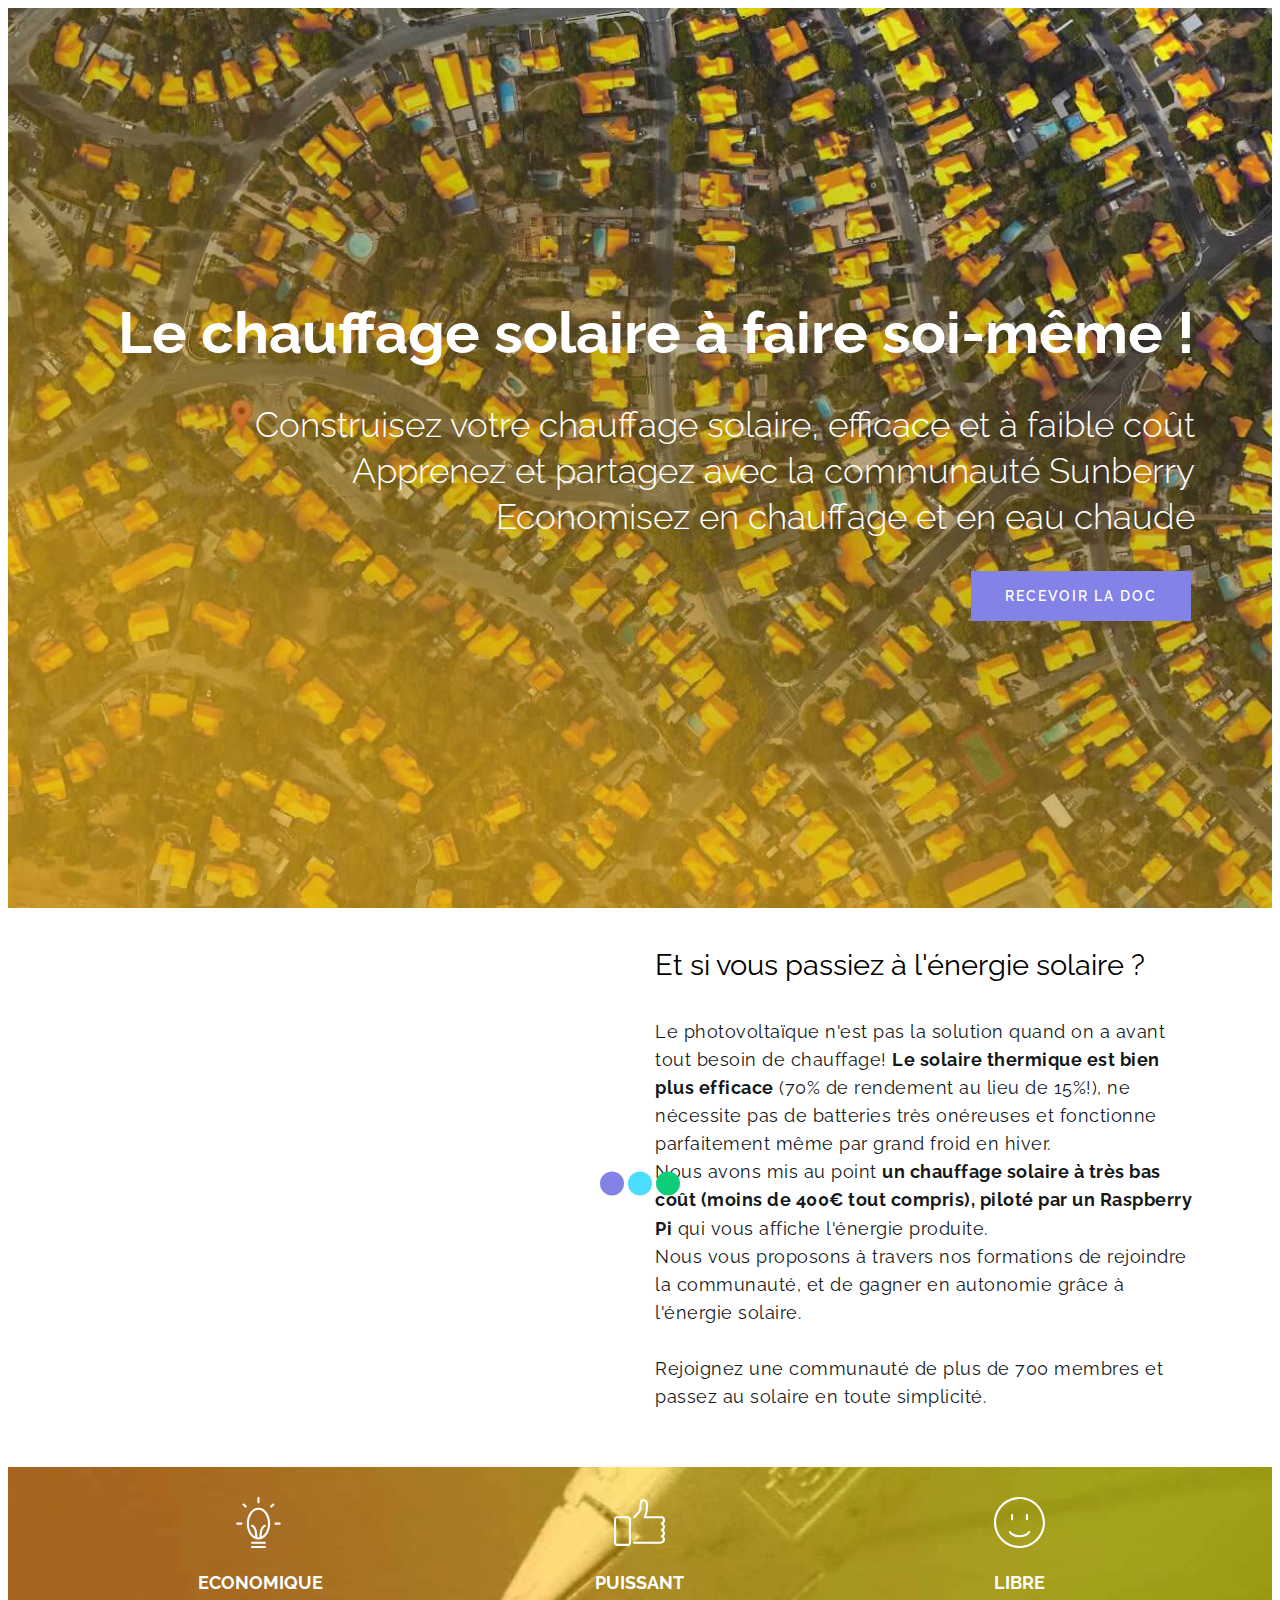
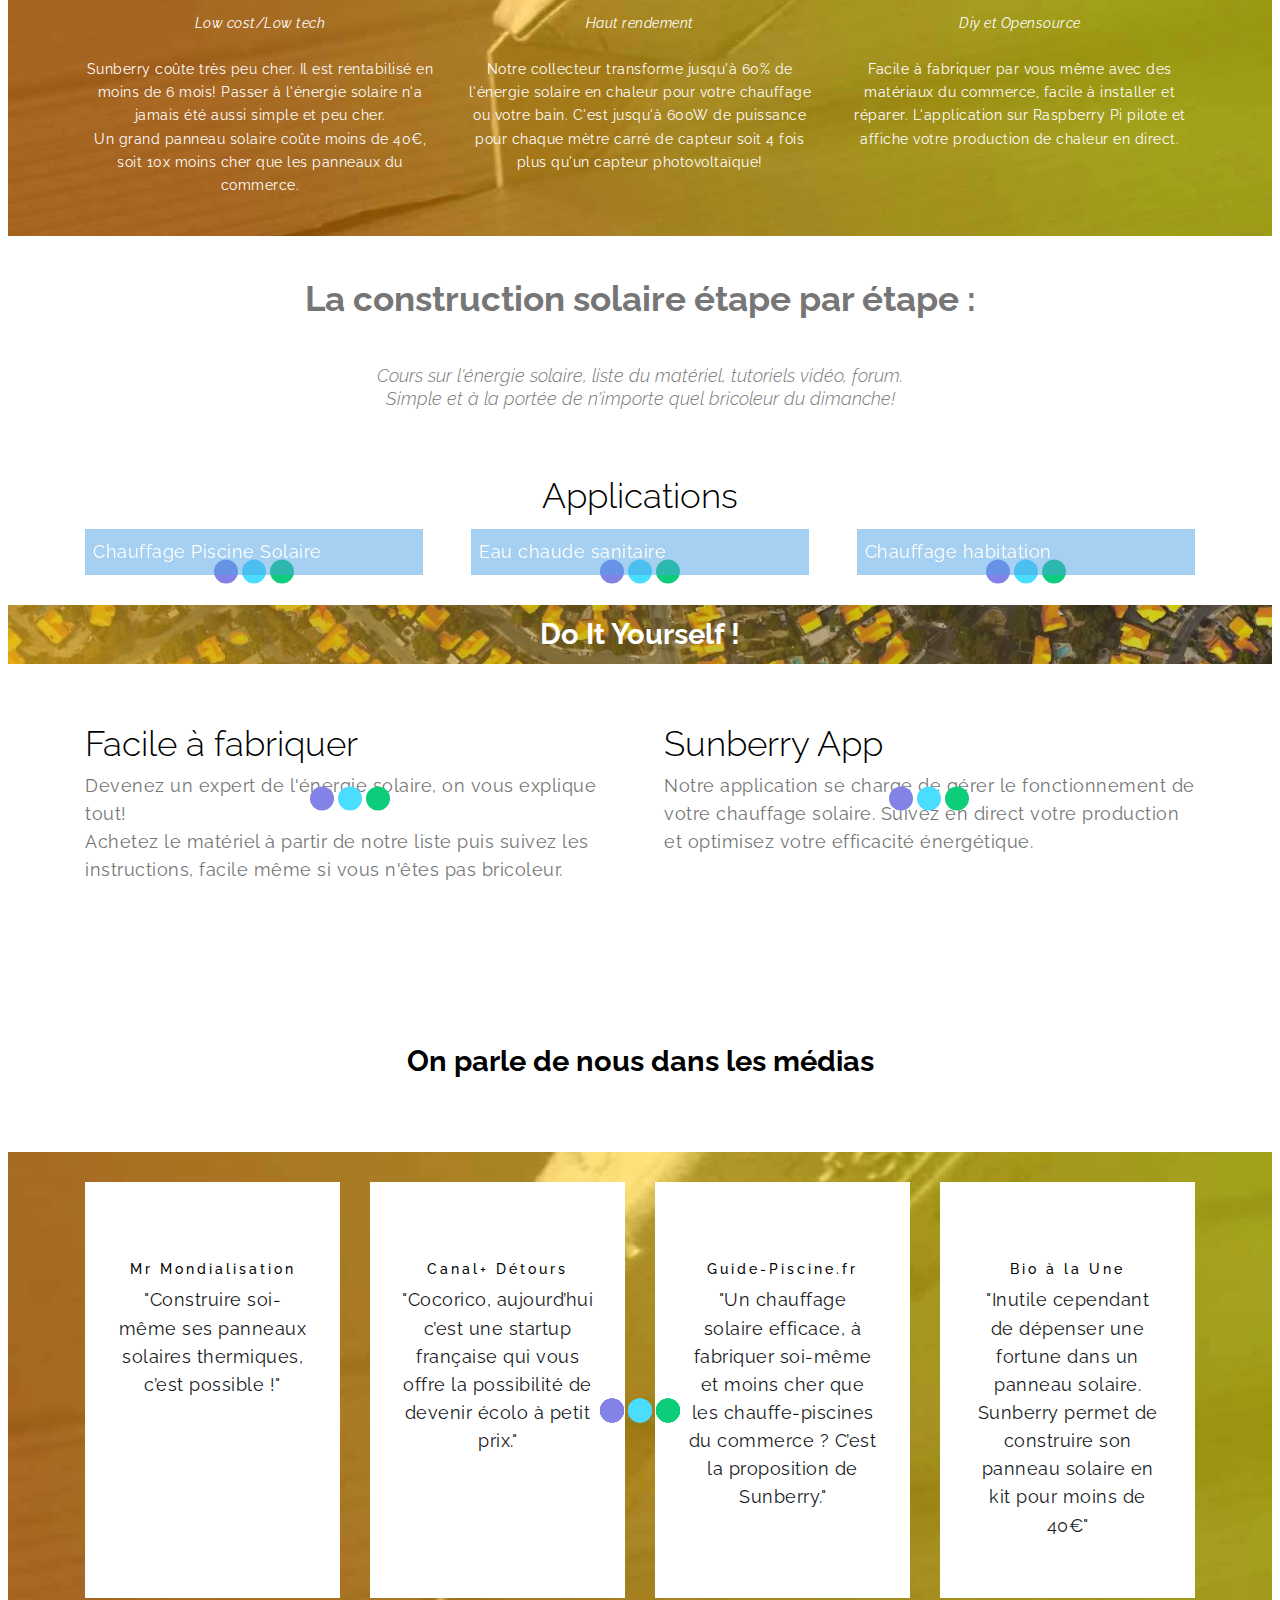
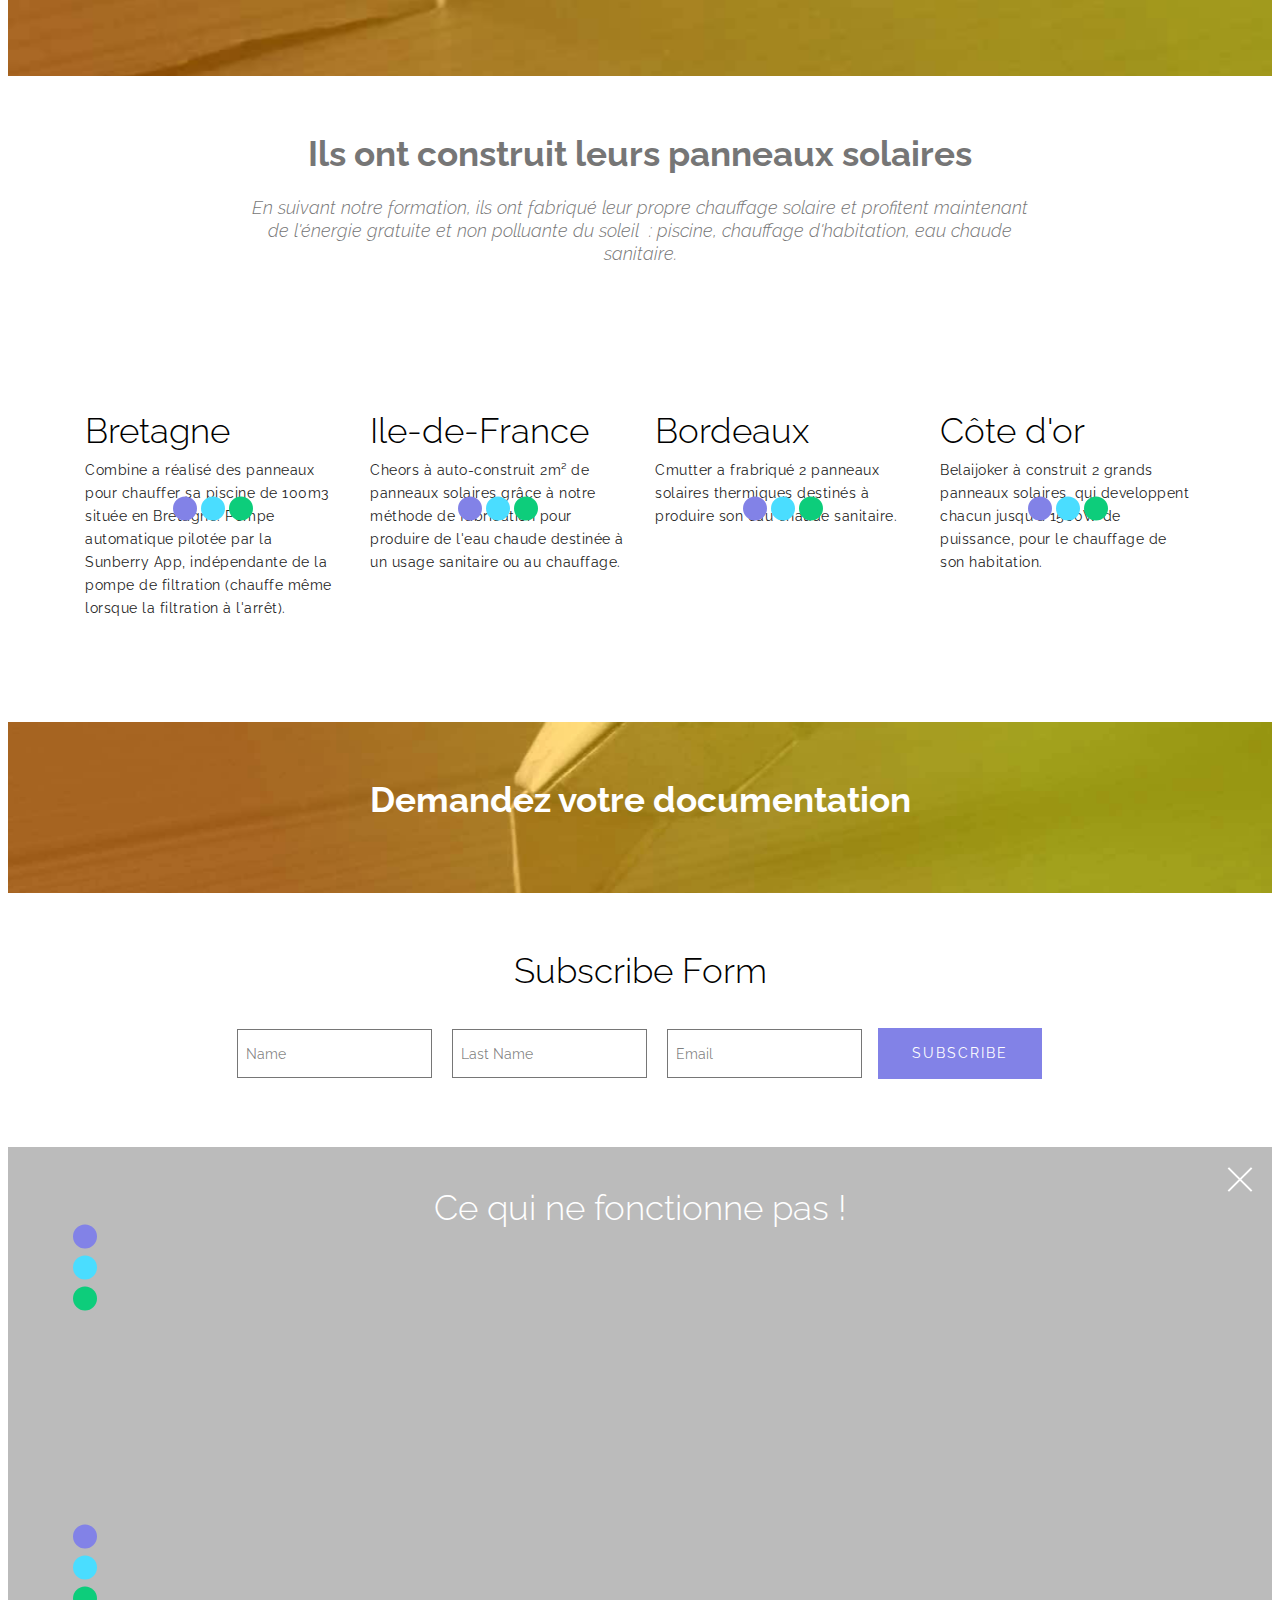
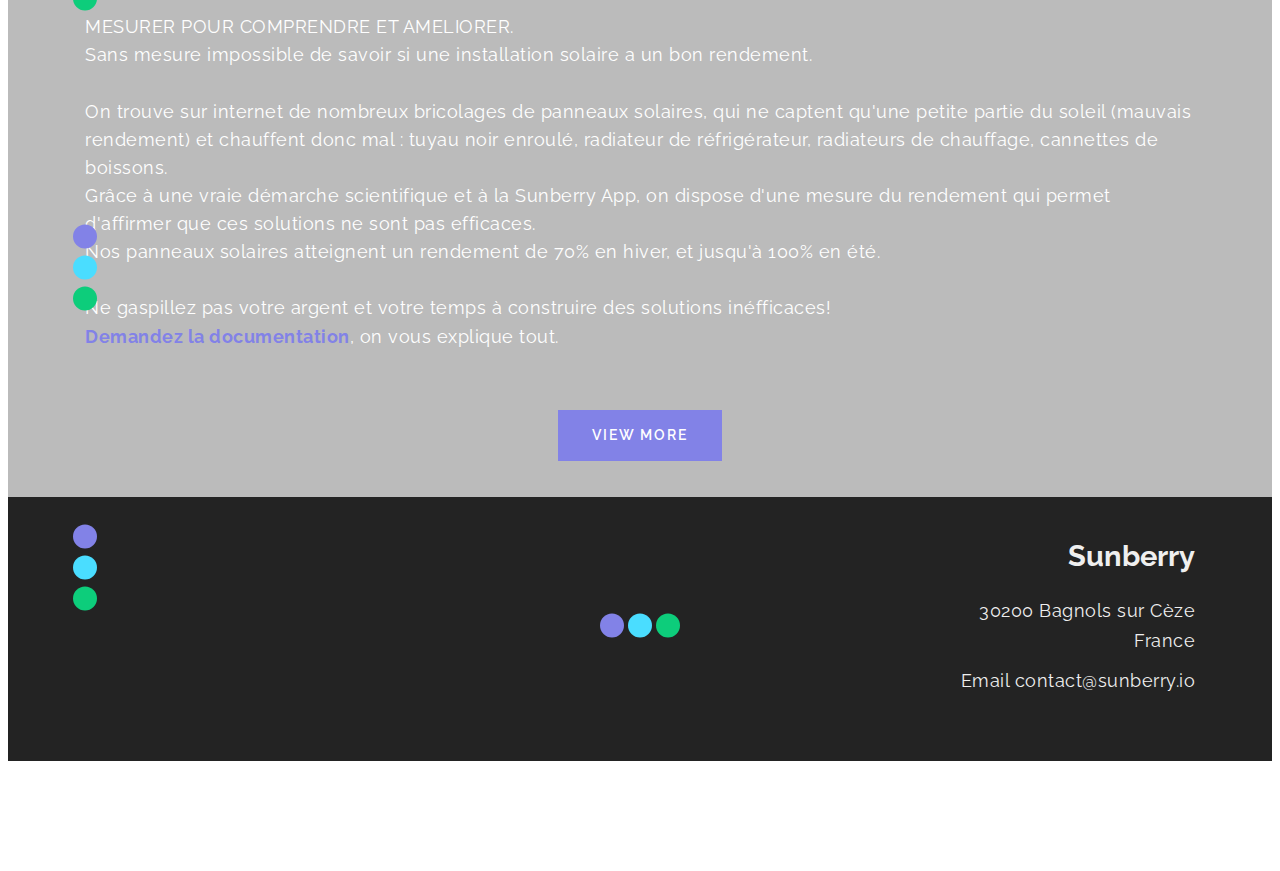
==== commit bc08471b: "create github pages" ====
--- a/index.html
+++ b/index.html
@@ -64,7 +64,7 @@
 
 </section>
 
-<section class="engine"><a href="https://mobirise.info/f">easy web creator</a></section><section class="features10 cid-riQcdxnm49" id="features10-a">
+<section class="engine"><a href="https://mobirise.info/s">free bootstrap themes</a></section><section class="features10 cid-riQcdxnm49" id="features10-a">
 
     
        
@@ -559,7 +559,7 @@
 
         <div class="mbr-row mbr-justify-content-center">
             <div class="mbr-col-lg-10  mbr-col-md-12 " data-form-type="formoid">
-                <form class="mbr-form mbr-justify-content-center" method="post" target="_top" action-xhr="https://formoid.net/api/amp-form/push" data-form-title="Mobirise Form"><input type="hidden" name="email" data-form-email="true" value="cK1XwZ4ftG4DVAKFnEY16R7XsQHXp4RWAzHRy66eM4/MXfSrVH4VcFxpjbdjXiMt2kTnxFZpJwVLBXYQcsZR9dwTaJ9ROuhkIdYBExudlbZskG9znTWVk+d+WJHVeNZo">
+                <form class="mbr-form mbr-justify-content-center" method="post" target="_top" action-xhr="https://formoid.net/api/amp-form/push" data-form-title="Mobirise Form"><input type="hidden" name="email" data-form-email="true" value="QvG1DQQUcQ2SWh+x+WnYzLhv+HIoU+n5Id6sSKJcPQiDsT6pTLbRISdEkNmxbsv/Kw97RJJbbPyDLYbgLxPPPdggaFN+2g/9bjc9NPdZE6ie3ixnM5u2u8bkm9lDm2mU">
                     <div submit-success="">
                       <template data-form-alert="" type="amp-mustache">Subscription successful!</template>
                     </div>
@@ -661,7 +661,7 @@
                 </div></amp-carousel>
             
         </div>
-        <p class="mbr-text align-center mbr-fonts-style mbr-white display-7">MESURER POUR COMPRENDRE ET AMELIORER.<br>Sans mesure impossible de savoir si une installation solaire a un bon rendement.<br><br>On trouve sur internet de nombreux bricolages de panneaux solaires, qui ne captent qu'une petite partie du soleil (mauvais rendement) et chauffent donc mal : tuyau noir enroulé, radiateur de réfrigérateur, radiateurs de chauffage, cannettes de boissons.<br>Grâce à la Sunberry App, on dispose d'une mesure du rendement qui permet d'affirmer que ces solutions ne sont pas efficaces.<br>Nos panneaux solaires atteignent un rendement de 70% en hiver, et jusqu'à 100% en été.<br><br>Ne gaspillez pas votre argent et votre temps à construire des solutions inéfficaces!<br><a href="index.html#contacts1-6"><strong>Demandez la documentation</strong></a>, on vous explique tout.<br><br></p>
+        <p class="mbr-text align-center mbr-fonts-style mbr-white display-7">MESURER POUR COMPRENDRE ET AMELIORER.<br>Sans mesure impossible de savoir si une installation solaire a un bon rendement.<br><br>On trouve sur internet de nombreux bricolages de panneaux solaires, qui ne captent qu'une petite partie du soleil (mauvais rendement) et chauffent donc mal : tuyau noir enroulé, radiateur de réfrigérateur, radiateurs de chauffage, cannettes de boissons.<br>Grâce à une vraie démarche scientifique et à la Sunberry App, on dispose d'une mesure du rendement qui permet d'affirmer que ces solutions ne sont pas efficaces.<br>Nos panneaux solaires atteignent un rendement de 70% en hiver, et jusqu'à 100% en été.<br><br>Ne gaspillez pas votre argent et votre temps à construire des solutions inéfficaces!<br><a href="index.html#contacts1-6"><strong>Demandez la documentation</strong></a>, on vous explique tout.<br><br></p>
         <div class="mbr-section-btn align-center"><a class="btn btn-md btn-primary display-4" href="https://mobirise.com">VIEW MORE</a></div>
     </div>
     <amp-image-lightbox id="lightbox1" layout="nodisplay">
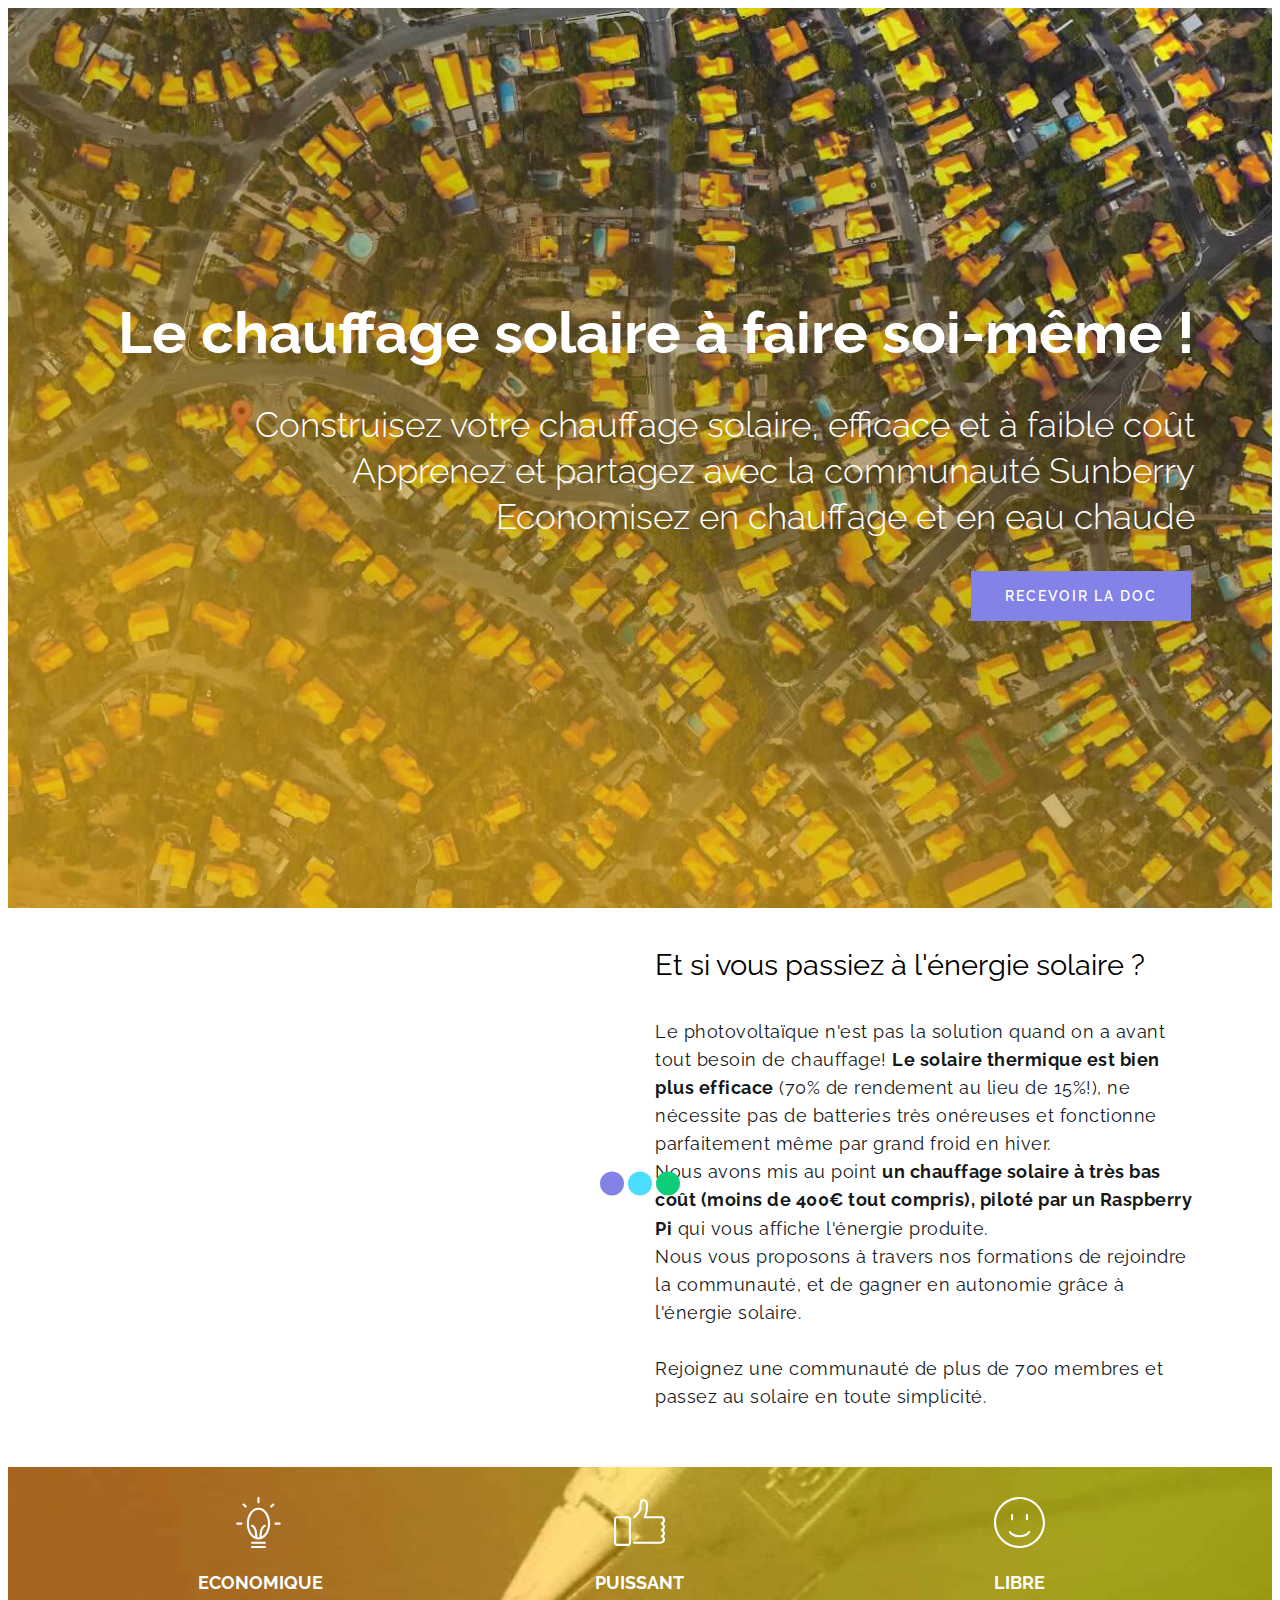
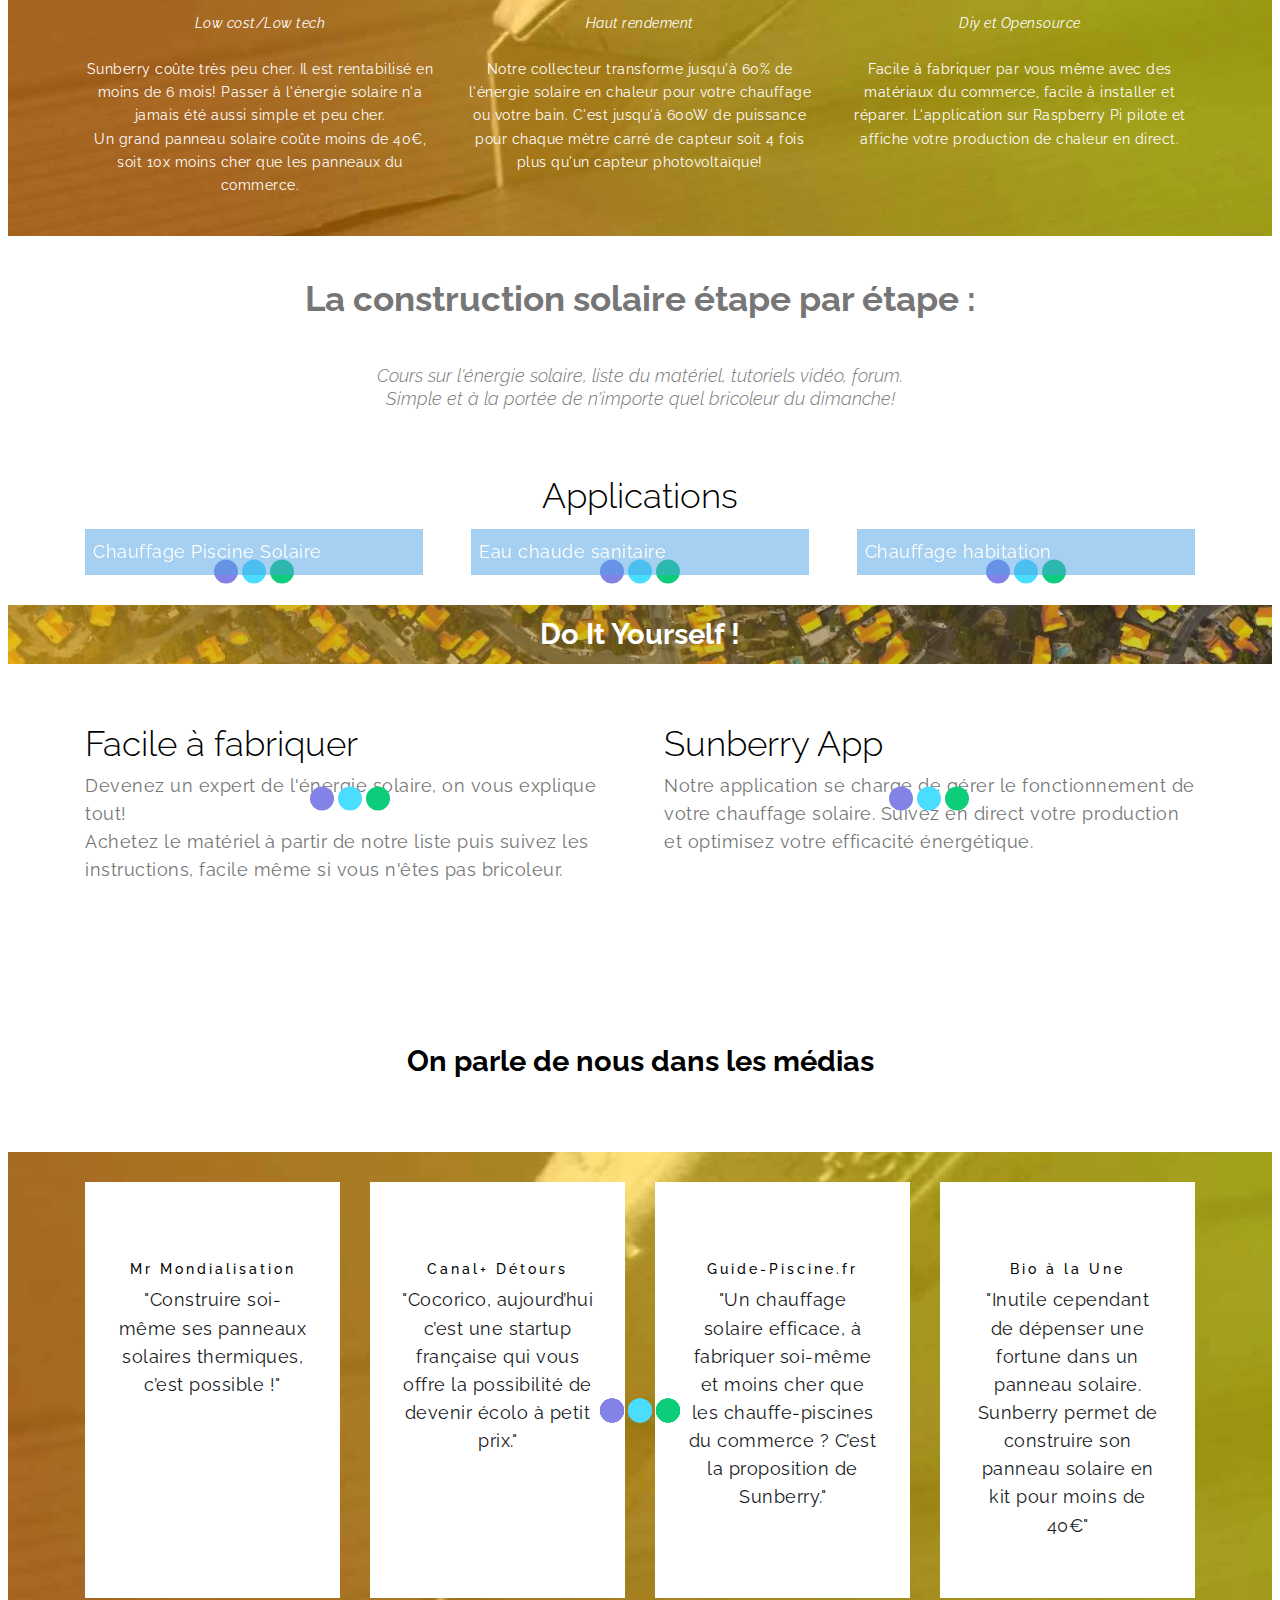
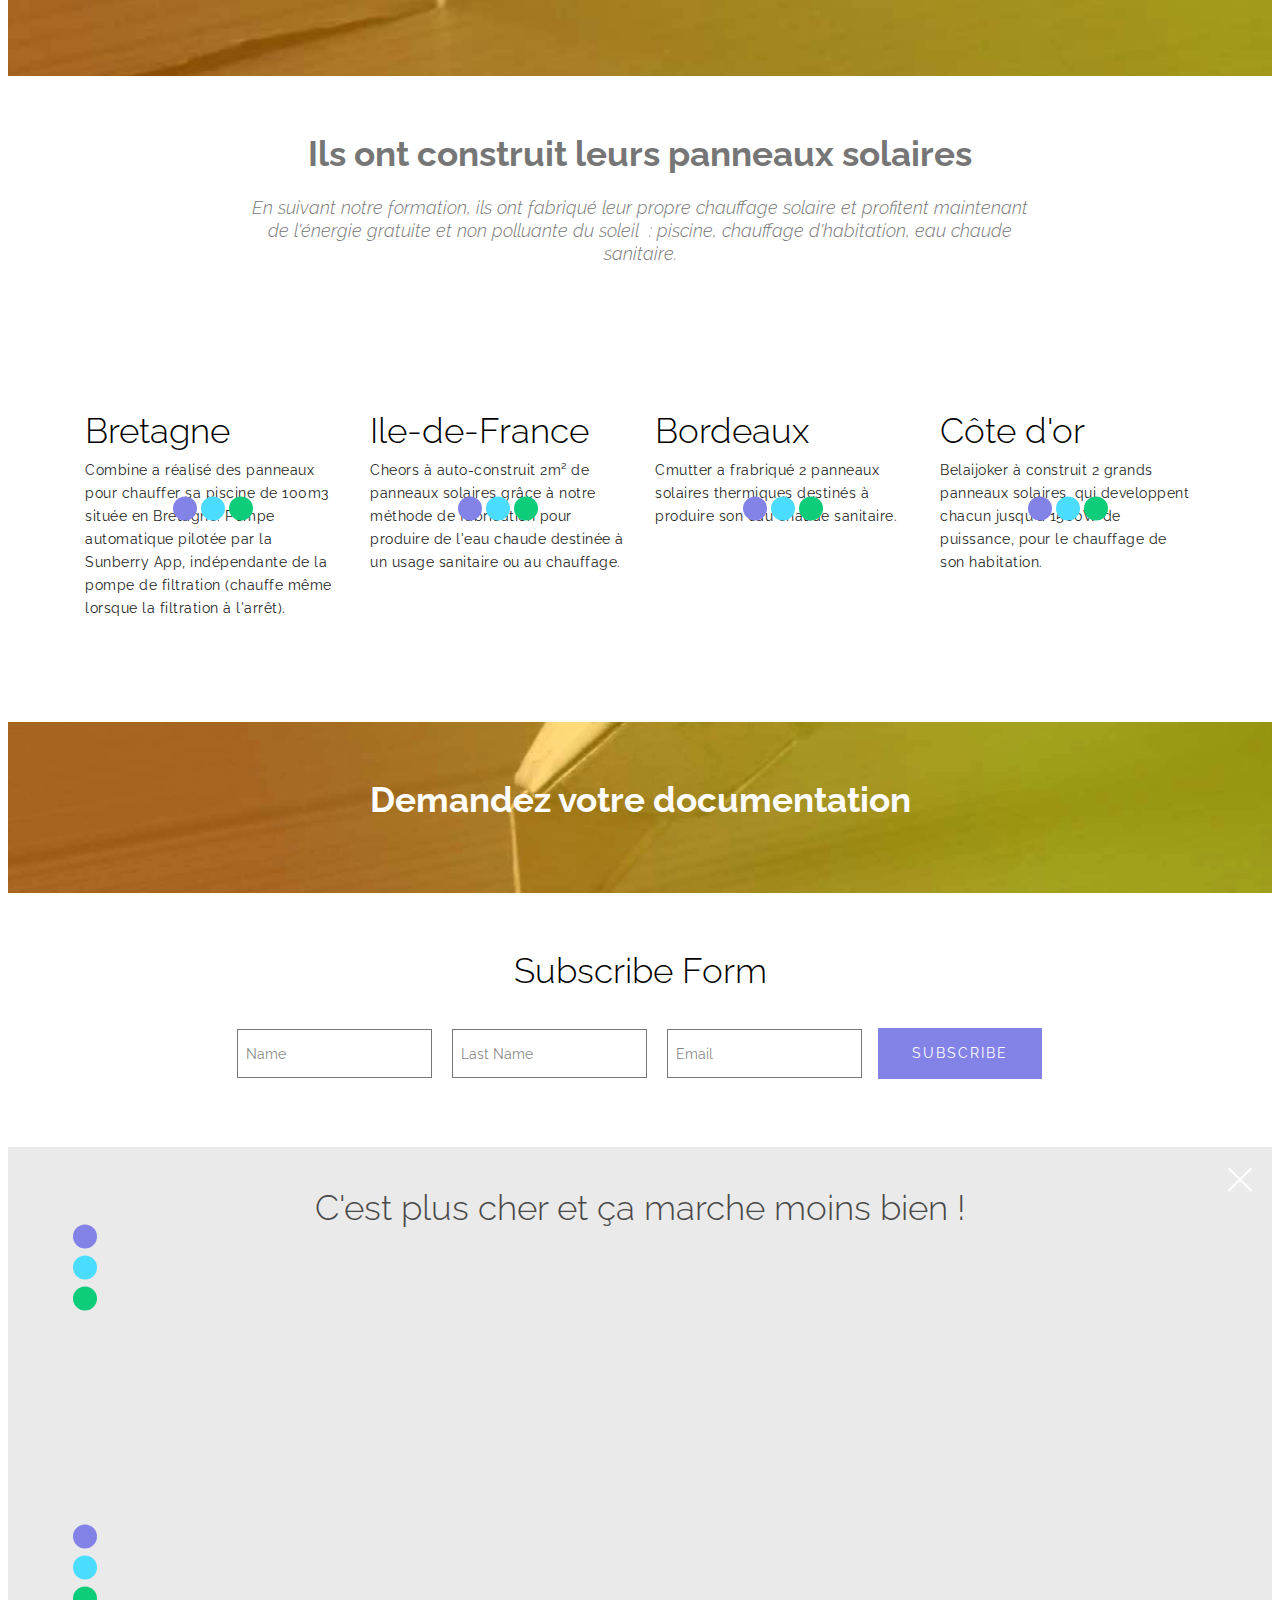
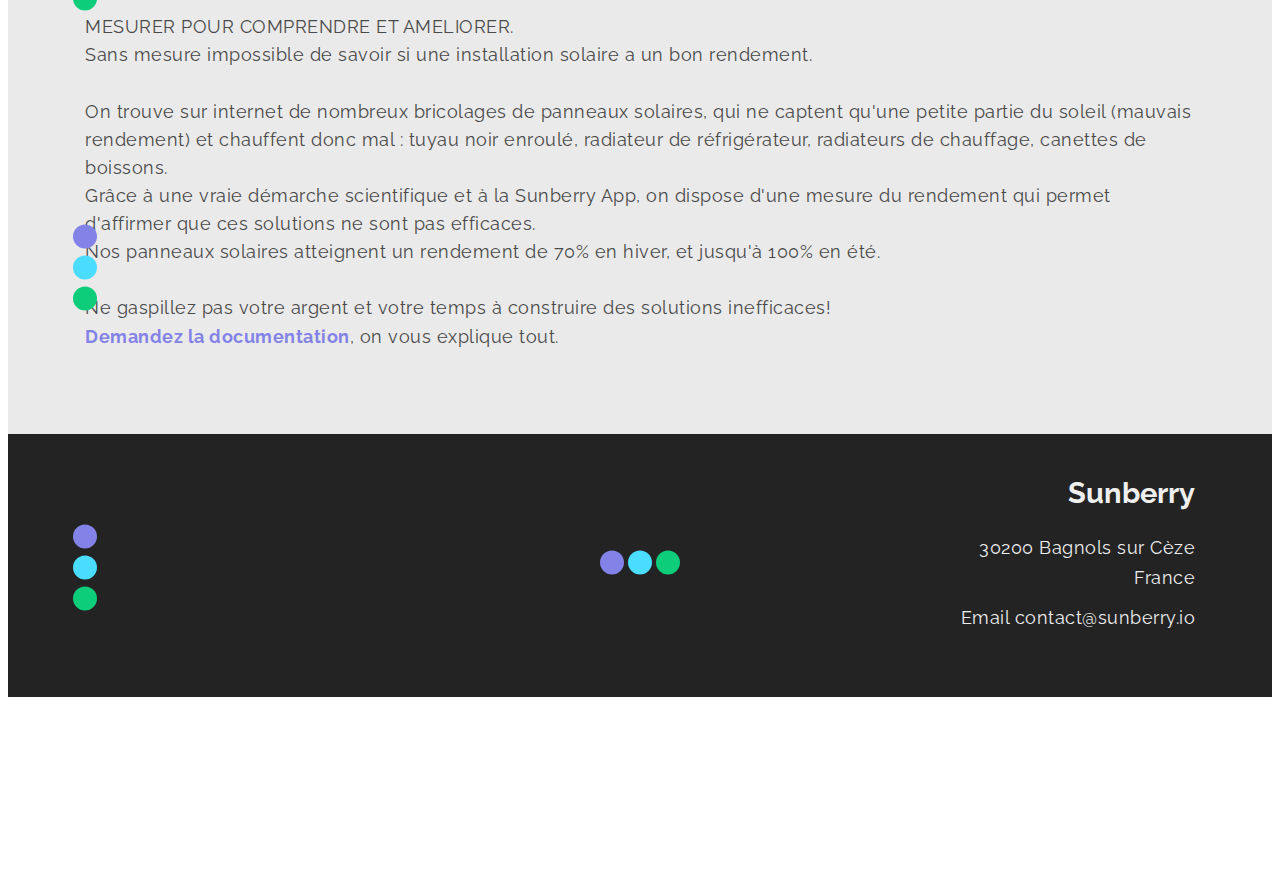
==== commit 33775761: "create github pages" ====
--- a/index.html
+++ b/index.html
@@ -18,7 +18,7 @@
  
  <style amp-custom> 
 div,span,h1,h2,h3,h4,h5,h6,p,blockquote,a,ol,ul,li,figcaption{font: inherit;}*{-webkit-box-sizing: border-box;box-sizing: border-box;}body{position: relative;font-style: normal;line-height: 1.5;}section{background-color: #eeeeee;background-position: 50% 50%;background-repeat: no-repeat;background-size: cover;}section,.container,.container-fluid{position: relative;word-wrap: break-word;}a.mbr-iconfont:hover{text-decoration: none;}h1,h2,h3{margin: auto;}h1,h3,p{padding: 10px 0;margin-bottom: 15px;}p,li,blockquote{color: #15181b;letter-spacing: 0.5px;line-height: 1.7;}ul,ol,pre,blockquote{margin-bottom: 0;margin-top: 0;}pre{background: #f4f4f4;padding: 10px 24px;white-space: pre-wrap;}p{margin-top: 0;}a{font-style: normal;font-weight: 400;cursor: pointer;}a,a:hover{text-decoration: none;}figure{margin-bottom: 0;}h1,h2,h3,h4,h5,h6,.h1,.h2,.h3,.h4,.h5,.h6,.display-1,.display-2,.display-3,.display-4{line-height: 1;word-break: break-word;word-wrap: break-word;}b,strong{font-weight: bold;}blockquote{padding: 10px 0 10px 20px;position: relative;border-left: 3px solid;}input:-webkit-autofill,input:-webkit-autofill:hover,input:-webkit-autofill:focus,input:-webkit-autofill:active{-webkit-transition-delay: 9999s;transition-delay: 9999s;-webkit-transition-property: background-color,color;-o-transition-property: background-color,color;transition-property: background-color,color;}html,body{height: auto;min-height: 100vh;}.mbr-section-title{font-style: normal;line-height: 1.2;}.mbr-section-subtitle{line-height: 1.3;}.mbr-text{font-style: normal;line-height: 1.6;}.btn{font-weight: 400;border-width: 2px;border-style: solid;font-style: normal;letter-spacing: 2px;margin: .4rem .5rem;white-space: normal;-webkit-transition: all .3s ease-in-out,-webkit-box-shadow 2s ease-in-out;transition: all .3s ease-in-out,-webkit-box-shadow 2s ease-in-out;-o-transition: all .3s ease-in-out,box-shadow 2s ease-in-out;transition: all .3s ease-in-out,box-shadow 2s ease-in-out;transition: all .3s ease-in-out,box-shadow 2s ease-in-out,-webkit-box-shadow 2s ease-in-out;display: -webkit-inline-box;display: -ms-inline-flexbox;display: inline-flex;-webkit-box-align: center;-ms-flex-align: center;align-items: center;-webkit-box-pack: center;-ms-flex-pack: center;justify-content: center;word-break: break-word;-webkit-align-items: center;-webkit-justify-content: center;display: -webkit-inline-flex;}.btn-form{border-radius: 0;}.btn-form:hover{cursor: pointer;}input,textarea{padding: 15px 0.5rem;margin: 0.5rem;}.mbr-figure img,.mbr-figure iframe{display: block;width: 100%;}.card{background-color: transparent;border: none;}.card-wrapper{-webkit-box-flex: 1;-webkit-flex: 1;}.card-img{text-align: center;-ms-flex-negative: 0;flex-shrink: 0;-webkit-flex-shrink: 0;}.media{max-width: 100%;margin: 0 auto;}.mbr-figure{-ms-flex-item-align: center;-ms-grid-row-align: center;-webkit-align-self: center;align-self: center;}.media-container > div{max-width: 100%;}.mbr-figure img,.card-img img{width: 100%;}@media (max-width: 991px){.media-size-item{width: auto;}.media{width: auto;}.mbr-figure{width: 100%;}}section.slider .amp-carousel-button{cursor: pointer;}amp-image-lightbox a.control{position: absolute;width: 32px;height: 32px;right: 16px;top: 16px;z-index: 1000;}amp-image-lightbox a.control .close{position: relative;}amp-image-lightbox a.control .close:before,amp-image-lightbox a.control .close:after{position: absolute;left: 15px;content: ' ';height: 33px;width: 2px;background-color: #fff;}amp-image-lightbox a.control .close:before{-webkit-transform: rotate(45deg);-ms-transform: rotate(45deg);transform: rotate(45deg);}amp-image-lightbox a.control .close:after{-webkit-transform: rotate(-45deg);-ms-transform: rotate(-45deg);transform: rotate(-45deg);}.hidden{visibility: hidden;}.super-hide{display: none;}.inactive{-webkit-user-select: none;-moz-user-select: none;-ms-user-select: none;user-select: none;pointer-events: none;-webkit-user-drag: none;user-drag: none;}textarea[type="hidden"]{display: none;}#scrollToTop{display: none;}.popover-content ul.show{min-height: 155px;}.mbr-white{color: #ffffff;}.mbr-black{color: #000000;}.mbr-bg-white{background-color: #ffffff;}.mbr-bg-black{background-color: #000000;}.align-left{text-align: left;}.align-center{text-align: center;}.align-right{text-align: right;}@media (max-width: 767px){.align-left,.align-center,.align-right,.mbr-section-btn,.mbr-section-title{text-align: center;}}.mbr-light{font-weight: 300;}.mbr-regular{font-weight: 400;}.mbr-semibold{font-weight: 500;}.mbr-bold{font-weight: 700;}.mbr-section-btn{margin-left: -.25rem;margin-right: -.25rem;font-size: 0;}nav .mbr-section-btn{margin-left: 0rem;margin-right: 0rem;}.btn .mbr-iconfont,.btn.btn-sm .mbr-iconfont{cursor: pointer;margin-right: 0.5rem;}.btn.btn-md .mbr-iconfont,.btn.btn-md .mbr-iconfont{margin-right: 0.8rem;}[type="submit"]{-webkit-appearance: none;}.google-map{height: 400px;position: relative;width: 100%;}.google-map iframe{height: 100%;width: 100%;}.google-map [data-state-details]{color: #6b6763;font-family: Montserrat;height: 1.5em;margin-top: -0.75em;padding-left: 1.25rem;padding-right: 1.25rem;position: absolute;text-align: center;top: 50%;width: 100%;}.google-map[data-state]{background: #e9e5dc;}.google-map[data-state="loading"] [data-state-details]{display: none;}.map-placeholder{display: none;}.mbr-fullscreen .mbr-overlay{height: 100vh;}.mbr-fullscreen{display: -webkit-box;display: -ms-flexbox;display: flex;display: -moz-flex;display: -ms-flex;display: -o-flex;-webkit-box-align: center;-ms-flex-align: center;align-items: center;-webkit-align-items: center;height: 100vh;-webkit-box-sizing: border-box;box-sizing: border-box;padding-top: 3rem;padding-bottom: 3rem;}section.sidebar-open:before{content: '';position: fixed;top: 0;bottom: 0;right: 0;left: 0;background-color: rgba(0,0,0,0.2);z-index: 1040;}amp-img img{max-height: 100%;max-width: 100%;}img.mbr-temp{width: 100%;}.is-builder .nodisplay + img[async],.is-builder .nodisplay + img[decoding="async"],.is-builder amp-img > a + img[async],.is-builder amp-img > a + img[decoding="async"]{display: none;}html:not(.is-builder) amp-img > a{position: absolute;top: 0;bottom: 0;left: 0;right: 0;z-index: 1;}.is-builder .temp-amp-sizer{position: absolute;}.is-builder section.slider .icon-wrap,.is-builder section[class*="gallery"] .icon-wrap{pointer-events: all;}.is-builder amp-youtube .temp-amp-sizer,.is-builder amp-vimeo .temp-amp-sizer{position: static;}.is-builder section.horizontal-menu .ampstart-btn{display: none;}@media (max-width: 991px){.is-builder section.horizontal-menu .navbar-toggler{display: block;}}.is-builder section.horizontal-menu .dropdown-menu{z-index: auto;opacity: 1;pointer-events: auto;}.is-builder section.horizontal-menu .nav-dropdown .link.dropdown-toggle[aria-expanded="true"]{margin-right: 0;padding: 0.667em 1em;}.mobirise-spinner{position: absolute;top: 50%;left: 40%;margin-left: 10%;-webkit-transform: translate3d(-50%,-50%,0);z-index: 4;}.mobirise-spinner em{width: 24px;height: 24px;border-radius: 100%;display: inline-block;-webkit-animation: slide 1s infinite;}.mobirise-spinner em:nth-child(1){-webkit-animation-delay: 0.1s;}.mobirise-spinner em:nth-child(2){-webkit-animation-delay: 0.2s;}.mobirise-spinner em:nth-child(3){-webkit-animation-delay: 0.3s;}@-webkit-keyframes slide{0%{-webkit-transform: scale(1);}50%{opacity: 0.3;-webkit-transform: scale(2);}100%{-webkit-transform: scale(1);}}@keyframes slide{0%{-webkit-transform: scale(1);}50%{opacity: 0.3;-webkit-transform: scale(2);}100%{-webkit-transform: scale(1);}}.mobirise-loader .amp-active > div{display: none;}.mbr-container{max-width: 800px;padding: 0 10px;margin: 0 auto;position: relative;}.container{padding-right: 15px;padding-left: 15px;width: 100%;margin-right: auto;margin-left: auto;}@media (max-width: 767px){.container{max-width: 540px;}}@media (min-width: 768px){.container{max-width: 720px;}}@media (min-width: 992px){.container{max-width: 960px;}}@media (min-width: 1200px){.container{max-width: 1140px;}}.mbr-row{display: -webkit-box;display: -ms-flexbox;display: flex;-ms-flex-wrap: wrap;flex-wrap: wrap;margin-right: -15px;margin-left: -15px;}.mbr-justify-content-center{-webkit-box-pack: center;-ms-flex-pack: center;justify-content: center;-webkit-justify-content: center;}@media (max-width: 767px){.mbr-col-sm-12{-ms-flex: 0 0 100%;-webkit-box-flex: 0;flex: 0 0 100%;max-width: 100%;padding-right: 15px;padding-left: 15px;-webkit-flex: 0 0 100%;}.mbr-row{margin: 0;}}@media (min-width: 768px){.mbr-col-md-3{-ms-flex: 0 0 25%;-webkit-box-flex: 0;flex: 0 0 25%;max-width: 25%;padding-right: 15px;padding-left: 15px;-webkit-flex: 0 0 25%;}.mbr-col-md-4{-ms-flex: 0 0 33.333333%;-webkit-box-flex: 0;flex: 0 0 33.333333%;max-width: 33.333333%;padding-right: 15px;padding-left: 15px;-webkit-flex: 0 0 33.333333%;}.mbr-col-md-5{-ms-flex: 0 0 41.666667%;-webkit-box-flex: 0;flex: 0 0 41.666667%;max-width: 41.666667%;padding-right: 15px;padding-left: 15px;-webkit-flex: 0 0 41.666667%;}.mbr-col-md-6{-ms-flex: 0 0 50%;-webkit-box-flex: 0;flex: 0 0 50%;max-width: 50%;padding-right: 15px;padding-left: 15px;-webkit-flex: 0 0 50%;}.mbr-col-md-7{-ms-flex: 0 0 58.333333%;-webkit-box-flex: 0;flex: 0 0 58.333333%;max-width: 58.333333%;padding-right: 15px;padding-left: 15px;-webkit-flex: 0 0 58.333333%;}.mbr-col-md-8{-ms-flex: 0 0 66.666667%;-webkit-box-flex: 0;flex: 0 0 66.666667%;max-width: 66.666667%;padding-left: 15px;padding-right: 15px;-webkit-flex: 0 0 66.666667%;}.mbr-col-md-10{-ms-flex: 0 0 83.333333%;-webkit-box-flex: 0;flex: 0 0 83.333333%;max-width: 83.333333%;padding-left: 15px;padding-right: 15px;-webkit-flex: 0 0 83.333333%;}.mbr-col-md-12{-ms-flex: 0 0 100%;-webkit-box-flex: 0;flex: 0 0 100%;max-width: 100%;padding-right: 15px;padding-left: 15px;-webkit-flex: 0 0 100%;}}@media (min-width: 992px){.mbr-col-lg-2{-ms-flex: 0 0 16.666667%;-webkit-box-flex: 0;flex: 0 0 16.666667%;max-width: 16.666667%;padding-right: 15px;padding-left: 15px;-webkit-flex: 0 0 16.666667%;}.mbr-col-lg-3{-ms-flex: 0 0 25%;-webkit-box-flex: 0;flex: 0 0 25%;max-width: 25%;padding-right: 15px;padding-left: 15px;-webkit-flex: 0 0 25%;}.mbr-col-lg-4{-ms-flex: 0 0 33.33%;-webkit-box-flex: 0;flex: 0 0 33.33%;max-width: 33.33%;padding-right: 15px;padding-left: 15px;-webkit-flex: 0 0 33.33%;}.mbr-col-lg-5{-ms-flex: 0 0 41.666%;-webkit-box-flex: 0;flex: 0 0 41.666%;max-width: 41.666%;padding-right: 15px;padding-left: 15px;-webkit-flex: 0 0 41.666%;}.mbr-col-lg-6{-ms-flex: 0 0 50%;-webkit-box-flex: 0;flex: 0 0 50%;max-width: 50%;padding-right: 15px;padding-left: 15px;-webkit-flex: 0 0 50%;}.mbr-col-lg-8{-ms-flex: 0 0 66.666667%;-webkit-box-flex: 0;flex: 0 0 66.666667%;max-width: 66.666667%;padding-left: 15px;padding-right: 15px;-webkit-flex: 0 0 66.666667%;}.mbr-col-lg-10{-ms-flex: 0 0 83.3333%;-webkit-box-flex: 0;flex: 0 0 83.3333%;max-width: 83.3333%;padding-right: 15px;padding-left: 15px;-webkit-flex: 0 0 83.3333%;}.mbr-col-lg-12{-ms-flex: 0 0 100%;-webkit-box-flex: 0;flex: 0 0 100%;max-width: 100%;padding-right: 15px;padding-left: 15px;-webkit-flex: 0 0 100%;}}@media (min-width: 1200px){.mbr-col-xl-7{-ms-flex: 0 0 58.333333%;-webkit-box-flex: 0;flex: 0 0 58.333333%;max-width: 58.333333%;padding-right: 15px;padding-left: 15px;-webkit-flex: 0 0 58.333333%;}.mbr-col-xl-8{-ms-flex: 0 0 66.666667%;-webkit-box-flex: 0;flex: 0 0 66.666667%;max-width: 66.666667%;padding-left: 15px;padding-right: 15px;-webkit-flex: 0 0 66.666667%;}}amp-sidebar{background: transparent;}#scrollToTopMarker{position: absolute;width: 0px;height: 0px;top: 300px;}#scrollToTopButton{position: fixed;bottom: 25px;right: 25px;opacity: .4;z-index: 5000;font-size: 32px;height: 60px;width: 60px;border: none;border-radius: 3px;cursor: pointer;}#scrollToTopButton:focus{outline: none;}#scrollToTopButton a:before{content: '';position: absolute;height: 40%;top: 36%;width: 2px;left: calc(50% - 1px);}#scrollToTopButton a:after{content: '';position: absolute;border-top: 2px solid;border-right: 2px solid;width: 40%;height: 40%;left: calc(30% - 1px);bottom: 30%;-ms-transform: rotate(-45deg);transform: rotate(-45deg);-webkit-transform: rotate(-45deg);}.is-builder #scrollToTopButton a:after{left: 30%;}
-body{font-family: Roboto;}blockquote{border-color: #8282e7;}.display-1{font-family: 'Raleway',sans-serif;font-size: 3.6rem;}.display-2{font-family: 'Raleway',sans-serif;font-size: 2.2rem;}.display-4{font-family: 'Raleway',sans-serif;font-size: 0.9rem;}.display-5{font-family: 'Raleway',sans-serif;font-size: 1.8rem;}.display-7{font-family: 'Raleway',sans-serif;font-size: 1.1rem;}input,textarea{font-family: 'Raleway',sans-serif;font-size: 0.9rem;}.display-1 .mbr-iconfont-btn{font-size: 3.6rem;width: 3.6rem;}.display-2 .mbr-iconfont-btn{font-size: 2.2rem;width: 2.2rem;}.display-4 .mbr-iconfont-btn{font-size: 0.9rem;width: 0.9rem;}.display-5 .mbr-iconfont-btn{font-size: 1.8rem;width: 1.8rem;}.display-7 .mbr-iconfont-btn{font-size: 1.1rem;width: 1.1rem;}@media (max-width: 768px){.display-1{font-size: 2.88rem;font-size: calc( 1.91rem + (3.6 - 1.91) * ((100vw - 20rem) / (48 - 20)));line-height: calc( 1.4 * (1.91rem + (3.6 - 1.91) * ((100vw - 20rem) / (48 - 20))));}.display-2{font-size: 1.76rem;font-size: calc( 1.42rem + (2.2 - 1.42) * ((100vw - 20rem) / (48 - 20)));line-height: calc( 1.4 * (1.42rem + (2.2 - 1.42) * ((100vw - 20rem) / (48 - 20))));}.display-4{font-size: 0.72rem;font-size: calc( 0.965rem + (0.9 - 0.965) * ((100vw - 20rem) / (48 - 20)));line-height: calc( 1.4 * (0.965rem + (0.9 - 0.965) * ((100vw - 20rem) / (48 - 20))));}.display-5{font-size: 1.44rem;font-size: calc( 1.28rem + (1.8 - 1.28) * ((100vw - 20rem) / (48 - 20)));line-height: calc( 1.4 * (1.28rem + (1.8 - 1.28) * ((100vw - 20rem) / (48 - 20))));}}.btn{padding: 1rem 2rem;border-radius: 0px;}.btn-sm{border-width: 1px;padding: 0.6rem 0.8rem;border-radius: 0px;}.btn-md{font-weight: 600;padding: 1rem 2rem;border-radius: 0px;}.bg-primary{background-color: #8282e7;}.bg-success{background-color: #0dcd7b;}.bg-info{background-color: #8282e7;}.bg-warning{background-color: #767676;}.bg-danger{background-color: #a0a0a0;}.btn-primary,.btn-primary:active,.btn-primary.active{background-color: #8282e7;border-color: #8282e7;color: #ffffff;}.btn-primary:hover,.btn-primary:focus,.btn-primary.focus{color: #ffffff;background-color: #4242db;border-color: #4242db;}.btn-primary.disabled,.btn-primary:disabled{color: #ffffff;background-color: #4242db;border-color: #4242db;}.btn-secondary,.btn-secondary:active,.btn-secondary.active{background-color: #4addff;border-color: #4addff;color: #003c4a;}.btn-secondary:hover,.btn-secondary:focus,.btn-secondary.focus{color: #003c4a;background-color: #00cdfd;border-color: #00cdfd;}.btn-secondary.disabled,.btn-secondary:disabled{color: #003c4a;background-color: #00cdfd;border-color: #00cdfd;}.btn-info,.btn-info:active,.btn-info.active{background-color: #8282e7;border-color: #8282e7;color: #ffffff;}.btn-info:hover,.btn-info:focus,.btn-info.focus{color: #ffffff;background-color: #4242db;border-color: #4242db;}.btn-info.disabled,.btn-info:disabled{color: #ffffff;background-color: #4242db;border-color: #4242db;}.btn-success,.btn-success:active,.btn-success.active{background-color: #0dcd7b;border-color: #0dcd7b;color: #ffffff;}.btn-success:hover,.btn-success:focus,.btn-success.focus{color: #ffffff;background-color: #088550;border-color: #088550;}.btn-success.disabled,.btn-success:disabled{color: #ffffff;background-color: #088550;border-color: #088550;}.btn-warning,.btn-warning:active,.btn-warning.active{background-color: #767676;border-color: #767676;color: #ffffff;}.btn-warning:hover,.btn-warning:focus,.btn-warning.focus{color: #ffffff;background-color: #505050;border-color: #505050;}.btn-warning.disabled,.btn-warning:disabled{color: #ffffff;background-color: #505050;border-color: #505050;}.btn-danger,.btn-danger:active,.btn-danger.active{background-color: #a0a0a0;border-color: #a0a0a0;color: #ffffff;}.btn-danger:hover,.btn-danger:focus,.btn-danger.focus{color: #ffffff;background-color: #7a7a7a;border-color: #7a7a7a;}.btn-danger.disabled,.btn-danger:disabled{color: #ffffff;background-color: #7a7a7a;border-color: #7a7a7a;}.btn-black,.btn-black:active,.btn-black.active{background-color: #333333;border-color: #333333;color: #ffffff;}.btn-black:hover,.btn-black:focus,.btn-black.focus{color: #ffffff;background-color: #0d0d0d;border-color: #0d0d0d;}.btn-black.disabled,.btn-black:disabled{color: #ffffff;background-color: #0d0d0d;border-color: #0d0d0d;}.btn-white,.btn-white:active,.btn-white.active{background-color: #ffffff;border-color: #ffffff;color: #808080;}.btn-white:hover,.btn-white:focus,.btn-white.focus{color: #808080;background-color: #d9d9d9;border-color: #d9d9d9;}.btn-white.disabled,.btn-white:disabled{color: #808080;background-color: #d9d9d9;border-color: #d9d9d9;}.btn-white,.btn-white:active,.btn-white.active{color: #333333;}.btn-white:hover,.btn-white:focus,.btn-white.focus{color: #333333;}.btn-white.disabled,.btn-white:disabled{color: #333333;}.btn-primary-outline,.btn-primary-outline:active,.btn-primary-outline.active{background: none;border-color: #2c2cd7;color: #2c2cd7;}.btn-primary-outline:hover,.btn-primary-outline:focus,.btn-primary-outline.focus{color: #ffffff;background-color: #8282e7;border-color: #8282e7;}.btn-primary-outline.disabled,.btn-primary-outline:disabled{color: #ffffff;background-color: #8282e7;border-color: #8282e7;}.btn-secondary-outline,.btn-secondary-outline:active,.btn-secondary-outline.active{background: none;border-color: #00b8e3;color: #00b8e3;}.btn-secondary-outline:hover,.btn-secondary-outline:focus,.btn-secondary-outline.focus{color: #003c4a;background-color: #4addff;border-color: #4addff;}.btn-secondary-outline.disabled,.btn-secondary-outline:disabled{color: #003c4a;background-color: #4addff;border-color: #4addff;}.btn-info-outline,.btn-info-outline:active,.btn-info-outline.active{background: none;border-color: #2c2cd7;color: #2c2cd7;}.btn-info-outline:hover,.btn-info-outline:focus,.btn-info-outline.focus{color: #ffffff;background-color: #8282e7;border-color: #8282e7;}.btn-info-outline.disabled,.btn-info-outline:disabled{color: #ffffff;background-color: #8282e7;border-color: #8282e7;}.btn-success-outline,.btn-success-outline:active,.btn-success-outline.active{background: none;border-color: #076d41;color: #076d41;}.btn-success-outline:hover,.btn-success-outline:focus,.btn-success-outline.focus{color: #ffffff;background-color: #0dcd7b;border-color: #0dcd7b;}.btn-success-outline.disabled,.btn-success-outline:disabled{color: #ffffff;background-color: #0dcd7b;border-color: #0dcd7b;}.btn-warning-outline,.btn-warning-outline:active,.btn-warning-outline.active{background: none;border-color: #434343;color: #434343;}.btn-warning-outline:hover,.btn-warning-outline:focus,.btn-warning-outline.focus{color: #ffffff;background-color: #767676;border-color: #767676;}.btn-warning-outline.disabled,.btn-warning-outline:disabled{color: #ffffff;background-color: #767676;border-color: #767676;}.btn-danger-outline,.btn-danger-outline:active,.btn-danger-outline.active{background: none;border-color: #6d6d6d;color: #6d6d6d;}.btn-danger-outline:hover,.btn-danger-outline:focus,.btn-danger-outline.focus{color: #ffffff;background-color: #a0a0a0;border-color: #a0a0a0;}.btn-danger-outline.disabled,.btn-danger-outline:disabled{color: #ffffff;background-color: #a0a0a0;border-color: #a0a0a0;}.btn-black-outline,.btn-black-outline:active,.btn-black-outline.active{background: none;border-color: #000000;color: #000000;}.btn-black-outline:hover,.btn-black-outline:focus,.btn-black-outline.focus{color: #ffffff;background-color: #333333;border-color: #333333;}.btn-black-outline.disabled,.btn-black-outline:disabled{color: #ffffff;background-color: #333333;border-color: #333333;}.btn-white-outline,.btn-white-outline:active,.btn-white-outline.active{background: none;border-color: #ffffff;color: #ffffff;}.btn-white-outline:hover,.btn-white-outline:focus,.btn-white-outline.focus{color: #333333;background-color: #ffffff;border-color: #ffffff;}.text-primary{color: #8282e7;}.text-secondary{color: #4addff;}.text-success{color: #0dcd7b;}.text-info{color: #8282e7;}.text-warning{color: #767676;}.text-danger{color: #a0a0a0;}.text-white{color: #ffffff;}.text-black{color: #000000;}a.text-primary:hover,a.text-primary:focus{color: #2c2cd7;}a.text-secondary:hover,a.text-secondary:focus{color: #00b8e3;}a.text-success:hover,a.text-success:focus{color: #076d41;}a.text-info:hover,a.text-info:focus{color: #2c2cd7;}a.text-warning:hover,a.text-warning:focus{color: #434343;}a.text-danger:hover,a.text-danger:focus{color: #6d6d6d;}a.text-white:hover,a.text-white:focus{color: #b3b3b3;}a.text-black:hover,a.text-black:focus{color: #4d4d4d;}.alert-success{background-color: #0dcd7b;}.alert-info{background-color: #8282e7;}.alert-warning{background-color: #767676;}.alert-danger{background-color: #a0a0a0;}a,a:hover{color: #8282e7;}.mbr-plan-header.bg-primary .mbr-plan-subtitle,.mbr-plan-header.bg-primary .mbr-plan-price-desc{color: #ffffff;}.mbr-plan-header.bg-success .mbr-plan-subtitle,.mbr-plan-header.bg-success .mbr-plan-price-desc{color: #acfad9;}.mbr-plan-header.bg-info .mbr-plan-subtitle,.mbr-plan-header.bg-info .mbr-plan-price-desc{color: #ffffff;}.mbr-plan-header.bg-warning .mbr-plan-subtitle,.mbr-plan-header.bg-warning .mbr-plan-price-desc{color: #b6b6b6;}.mbr-plan-header.bg-danger .mbr-plan-subtitle,.mbr-plan-header.bg-danger .mbr-plan-price-desc{color: #e0e0e0;}.mobirise-spinner em:nth-child(1){background: #8282e7;}.mobirise-spinner em:nth-child(2){background: #4addff;}.mobirise-spinner em:nth-child(3){background: #0dcd7b;}#scrollToTopMarker{display: none;}#scrollToTopButton{background-color: #5d5de7;}#scrollToTopButton a:before{background: #ffffff;}#scrollToTopButton a:after{border-top-color: #ffffff;border-right-color: #ffffff;}.cid-riQ36rBPp1{background-image: url("assets/images/bg-header-1600x908.jpg");}.cid-riQ36rBPp1 .mbr-section-title{text-align: right;}.cid-riQcdxnm49{padding-top: 30px;padding-bottom: 30px;background-color: #ffffff;}.cid-riQcdxnm49 .text-block{margin: auto;}.cid-riQcdxnm49 amp-img{text-align: center;}@media (min-width: 768px){.cid-riQcdxnm49 .image-block{padding-right: 2rem;}}@media (max-width: 767px){.cid-riQcdxnm49 .image-block{padding-bottom: 1rem;}}.cid-riQklek1dF{padding-top: 30px;padding-bottom: 30px;background-image: url("assets/images/bg-testimonials-1599x498.jpg");}.cid-riQklek1dF .card-img{margin-bottom: 1rem;display: inline-block;width: 100%;height: 3.2rem;}.cid-riQklek1dF .card-img .mbr-iconfont{color: #ffffff;font-size: 3.2rem;width: 3.2rem;}@media (max-width: 767px){.cid-riQklek1dF .card-img .mbr-iconfont{font-size: 30px;width: 30px;}}@media (max-width: 767px){.cid-riQklek1dF .card-img{height: 30px;}}.cid-riQklek1dF .mbr-card-title,.cid-riQklek1dF .mbr-text{margin: 0;width: 100%;}.cid-riTbQELwFd{padding-top: 45px;padding-bottom: 0px;background-color: #ffffff;}.cid-riTbQELwFd .mbr-title{padding-bottom: 1rem;}.cid-riTbQELwFd .mbr-section-btn{padding-top: 1.5rem;}.cid-riTbQELwFd H2{color: #767676;}.cid-riTbQELwFd .mbr-section-subtitle DIV{color: #767676;}.cid-riQyXObSYK{background-color: #ffffff;}.cid-riQyXObSYK .mbr-row{margin: 0;}.cid-riQyXObSYK .mbr-section-title{padding: 1rem 0;}.cid-riQyXObSYK .video-block{margin: auto;width: 66%;width: 100%;}@media (max-width: 767px){.cid-riQyXObSYK .video-block{width: 100%;}}.cid-riU3eX8nvv{padding-top: 30px;padding-bottom: 30px;background-color: #ffffff;}.cid-riU3eX8nvv .title{padding-bottom: 2rem;}@media (min-width: 768px) and (max-width: 991px){.cid-riU3eX8nvv .image-wrap.pb{padding-bottom: 3rem;}}@media (max-width: 767px){.cid-riU3eX8nvv .image-wrap:not(.last-child){padding-bottom: 2rem;}}@media (min-width: 992px){.cid-riU3eX8nvv .image-wrap.lg-px{padding-left: 1.5rem;padding-right: 1.5rem;}.cid-riU3eX8nvv .image-wrap.lg-px.pb{padding-bottom: 3rem;}.cid-riU3eX8nvv .mbr-row{margin-left: -1.5rem;margin-right: -1.5rem;}}@media (min-width: 768px) and (max-width: 991px){.cid-riU3eX8nvv .image-wrap{padding-left: 1.5rem;padding-right: 1.5rem;}.cid-riU3eX8nvv .mbr-row{margin-left: -1.5rem;margin-right: -1.5rem;}}.cid-riU3eX8nvv .image-box{position: relative;}.cid-riU3eX8nvv .image-box .img-caption{position: absolute;display: flex;align-items: flex-end;bottom: 0;left: 0;width: 100%;height: 0px;background-color: rgba(78,162,227,0.5);pointer-events: none;transition: all 0.3s;z-index: 10;}.cid-riU3eX8nvv .image-box .img-caption .caption-text{margin: 0;padding: 0.5rem;width: 100%;height: auto;pointer-events: all;transition: all 0.1s 0.2s;background-color: rgba(78,162,227,0.5);}@media (min-width: 768px){.cid-riU3eX8nvv .image-box:hover .img-caption{height: 100%;}.cid-riU3eX8nvv .image-box:hover .img-caption .caption-text{background-color: transparent;transition: all 0s;}}.cid-riU6KpYL9r{padding-top: 15px;padding-bottom: 0px;background-image: url("assets/images/bg-header-1600x908.jpg");}.cid-riU6KpYL9r .mbr-title{padding-bottom: 1rem;color: #ffffff;}.cid-riU6KpYL9r .mbr-section-btn{padding-top: 1.5rem;}.cid-riU7dSXYxq{padding-top: 30px;padding-bottom: 30px;background-color: #ffffff;}.cid-riU7dSXYxq .card{margin-bottom: 3rem;position: relative;display: flex;-ms-flex-direction: column;-webkit-flex-direction: column;flex-direction: column;min-width: 0;word-wrap: break-word;background-clip: border-box;border-radius: .25rem;width: 100%;min-height: 1px;}@media (min-width: 768px){.cid-riU7dSXYxq .card{padding-left: 1.5rem;padding-right: 1.5rem;}}@media (max-width: 767px){.cid-riU7dSXYxq .card{margin-bottom: 30px;}}.cid-riU7dSXYxq .card-title{margin: 0;}.cid-riU7dSXYxq .card-box{padding-top: 2rem;}.cid-riU7dSXYxq amp-img{width: 100%;}.cid-riU7dSXYxq .mbr-text{color: #767676;}@media (min-width: 768px){.cid-riU7dSXYxq .mbr-row{margin-left: -1.5rem;margin-right: -1.5rem;}}.cid-riQzacmpPE{padding-top: 60px;padding-bottom: 60px;background-color: #ffffff;}.cid-riQzacmpPE .mbr-title{padding-bottom: 1rem;}.cid-riQzacmpPE .mbr-section-btn{padding-top: 1.5rem;}.cid-riQpijuxTK{padding-top: 30px;padding-bottom: 30px;background-image: url("assets/images/bg-testimonials-1599x498.jpg");}.cid-riQpijuxTK .card{display: flex;-ms-flex-direction: column;-webkit-flex-direction: column;flex-direction: column;border-radius: 0;width: 100%;margin-bottom: 3rem;}@media (max-width: 767px){.cid-riQpijuxTK .card{margin-bottom: 30px;}}.cid-riQpijuxTK .card .card-wrapper{background: #ffffff;padding-top: 3rem;}@media (max-width: 767px){.cid-riQpijuxTK .card .card-wrapper{padding-top: 1rem;}}@media (min-width: 768px) and (max-width: 991px){.cid-riQpijuxTK .card{padding-left: 1.5rem;padding-right: 1.5rem;}}.cid-riQpijuxTK .card-img amp-img{border-radius: 50%;width: 50%;margin: auto;}.cid-riQpijuxTK .card-img amp-img img{border-radius: 50%;}.cid-riQpijuxTK .card-subtitle{letter-spacing: 3px;font-weight: 500;}.cid-riQpijuxTK .mbr-text,.cid-riQpijuxTK .card-subtitle{margin: 0;}.cid-riQpijuxTK .card-box{padding: 2rem 2rem 3rem;}@media (max-width: 767px){.cid-riQpijuxTK .card-box{padding: 1rem;}}@media (min-width: 768px) and (max-width: 991px){.cid-riQpijuxTK .mbr-row{margin-left: -1.5rem;margin-right: -1.5rem;}}.cid-riQzmbp44X{padding-top: 60px;padding-bottom: 60px;background-color: #ffffff;}.cid-riQzmbp44X .mbr-title{padding-bottom: 1rem;}.cid-riQzmbp44X .mbr-section-btn{padding-top: 1.5rem;}.cid-riQzmbp44X .mbr-section-subtitle{color: #767676;}.cid-riQzmbp44X H2{color: #767676;}.cid-riQ3lOpoY6{padding-top: 30px;padding-bottom: 30px;background-color: #ffffff;}.cid-riQ3lOpoY6 .card{margin-bottom: 3rem;position: relative;display: flex;-ms-flex-direction: column;-webkit-flex-direction: column;flex-direction: column;min-width: 0;word-wrap: break-word;background-clip: border-box;border-radius: 0;width: 100%;min-height: 1px;}@media (max-width: 767px){.cid-riQ3lOpoY6 .card{margin-bottom: 30px;}}.cid-riQ3lOpoY6 .card .btn{margin: .4rem 4px;}@media (min-width: 768px) and (max-width: 991px){.cid-riQ3lOpoY6 .card{padding-left: 1.5rem;padding-right: 1.5rem;}}.cid-riQ3lOpoY6 .card-title{margin: 0;}.cid-riQ3lOpoY6 .mbr-text{color: #232323;}.cid-riQ3lOpoY6 .card-box{padding-top: 2rem;}.cid-riQ3lOpoY6 amp-img{width: 100%;}@media (min-width: 768px) and (max-width: 991px){.cid-riQ3lOpoY6 .mbr-row{margin-left: -1.5rem;margin-right: -1.5rem;}}.cid-riQ3w5xlju{padding-top: 60px;padding-bottom: 60px;background-image: url("assets/images/bg-testimonials-1599x498.jpg");}.cid-riQ3w5xlju .mbr-title{padding-bottom: 1rem;}.cid-riQ3w5xlju .mbr-section-btn{padding-top: 1.5rem;}.cid-riQ3S5t3MS{padding-top: 60px;padding-bottom: 60px;background-color: #ffffff;}.cid-riQ3S5t3MS .mbr-section-btn{margin: 0.5rem;}.cid-riQ3S5t3MS .mbr-section-btn > *{margin: 0;}.cid-riQ3S5t3MS .mbr-form{margin-left: -0.5rem;margin-right: -0.5rem;}@media (min-width: 768px){.cid-riQ3S5t3MS .mbr-form{display: flex;-webkit-flex-wrap: wrap;flex-wrap: wrap;-webkit-align-items: center;align-items: center;}}.cid-riQ3S5t3MS .fieldset{-webkit-flex-basis: auto;flex-basis: auto;}.cid-riQ3S5t3MS .fieldset label{margin: 0;}.cid-riQ3S5t3MS .mbr-row{margin-top: 2rem;}.cid-riQ3S5t3MS input{color: #000000;border: 1px solid #767676;background: #ffffff;}.cid-riQ3S5t3MS input:hover,.cid-riQ3S5t3MS input:focus{border-color: #8282e7;}.cid-riQ3S5t3MS input::-webkit-input-placeholder{color: rgba(0,0,0,0.5);}.cid-riQ3S5t3MS input::-moz-placeholder{color: rgba(0,0,0,0.5);}.cid-riZrfB2p3Q{padding-top: 30px;padding-bottom: 30px;background-color: #bbbbbb;}.cid-riZrfB2p3Q .carousel,.cid-riZrfB2p3Q .slider-box{height: 300px;}.cid-riZrfB2p3Q .slider-box{margin-top: 2rem;}.cid-riZrfB2p3Q .slider-box{margin-bottom: 2rem;}.cid-riZrfB2p3Q .amp-carousel-button{width: 50px;height: 50px;border-radius: 50%;}.cid-riZrfB2p3Q amp-img,.cid-riZrfB2p3Q img{width: 100%;height: 100%;object-fit: cover;position: relative;}.cid-riZrfB2p3Q .carousel-img{width: 100%;height: 300px;position: relative;}@media (min-width: 768px){.cid-riZrfB2p3Q .carousel-img{max-width: 450px;}}@media (max-width: 767px){.cid-riZrfB2p3Q .carousel-img{margin: 0;}.cid-riZrfB2p3Q .amp-carousel-button{display: none;}}.cid-riZrfB2p3Q amp-img:after{position: absolute;content: "";width: 100%;height: 100%;left: 0;top: 0;background-color: #4ea2e3;opacity: 0;pointer-events: none;transition: opacity .3s;}.cid-riZrfB2p3Q .icon-wrap{width: 2rem;height: 2rem;position: absolute;left: 50%;top: 50%;opacity: 0;transform: translate(-50%,-50%);pointer-events: none;transition: opacity .3s;}.cid-riZrfB2p3Q .icon-wrap .amp-iconfont{font-size: 2rem;width: 2rem;color: #ffffff;}.cid-riZrfB2p3Q .carousel-img:hover amp-img{cursor: pointer;}.cid-riZrfB2p3Q .carousel-img:hover amp-img:after{opacity: 0.5;}.cid-riZrfB2p3Q .carousel-img:hover .icon-wrap{opacity: 1;}.cid-riZrfB2p3Q P{text-align: left;}.cid-riQ4cf5AvB{padding-top: 45px;padding-bottom: 45px;background-color: #232323;}.cid-riQ4cf5AvB amp-img{text-align: center;}.cid-riQ4cf5AvB .items-col .item{margin: 0;}.cid-riQ4cf5AvB .item,.cid-riQ4cf5AvB .group-title{color: #efefef;padding-top: 0;}@media (max-width: 767px){.cid-riQ4cf5AvB .items-col{text-align: center;margin: 2rem 0;}}
+body{font-family: Roboto;}blockquote{border-color: #8282e7;}.display-1{font-family: 'Raleway',sans-serif;font-size: 3.6rem;}.display-2{font-family: 'Raleway',sans-serif;font-size: 2.2rem;}.display-4{font-family: 'Raleway',sans-serif;font-size: 0.9rem;}.display-5{font-family: 'Raleway',sans-serif;font-size: 1.8rem;}.display-7{font-family: 'Raleway',sans-serif;font-size: 1.1rem;}input,textarea{font-family: 'Raleway',sans-serif;font-size: 0.9rem;}.display-1 .mbr-iconfont-btn{font-size: 3.6rem;width: 3.6rem;}.display-2 .mbr-iconfont-btn{font-size: 2.2rem;width: 2.2rem;}.display-4 .mbr-iconfont-btn{font-size: 0.9rem;width: 0.9rem;}.display-5 .mbr-iconfont-btn{font-size: 1.8rem;width: 1.8rem;}.display-7 .mbr-iconfont-btn{font-size: 1.1rem;width: 1.1rem;}@media (max-width: 768px){.display-1{font-size: 2.88rem;font-size: calc( 1.91rem + (3.6 - 1.91) * ((100vw - 20rem) / (48 - 20)));line-height: calc( 1.4 * (1.91rem + (3.6 - 1.91) * ((100vw - 20rem) / (48 - 20))));}.display-2{font-size: 1.76rem;font-size: calc( 1.42rem + (2.2 - 1.42) * ((100vw - 20rem) / (48 - 20)));line-height: calc( 1.4 * (1.42rem + (2.2 - 1.42) * ((100vw - 20rem) / (48 - 20))));}.display-4{font-size: 0.72rem;font-size: calc( 0.965rem + (0.9 - 0.965) * ((100vw - 20rem) / (48 - 20)));line-height: calc( 1.4 * (0.965rem + (0.9 - 0.965) * ((100vw - 20rem) / (48 - 20))));}.display-5{font-size: 1.44rem;font-size: calc( 1.28rem + (1.8 - 1.28) * ((100vw - 20rem) / (48 - 20)));line-height: calc( 1.4 * (1.28rem + (1.8 - 1.28) * ((100vw - 20rem) / (48 - 20))));}}.btn{padding: 1rem 2rem;border-radius: 0px;}.btn-sm{border-width: 1px;padding: 0.6rem 0.8rem;border-radius: 0px;}.btn-md{font-weight: 600;padding: 1rem 2rem;border-radius: 0px;}.bg-primary{background-color: #8282e7;}.bg-success{background-color: #0dcd7b;}.bg-info{background-color: #8282e7;}.bg-warning{background-color: #767676;}.bg-danger{background-color: #a0a0a0;}.btn-primary,.btn-primary:active,.btn-primary.active{background-color: #8282e7;border-color: #8282e7;color: #ffffff;}.btn-primary:hover,.btn-primary:focus,.btn-primary.focus{color: #ffffff;background-color: #4242db;border-color: #4242db;}.btn-primary.disabled,.btn-primary:disabled{color: #ffffff;background-color: #4242db;border-color: #4242db;}.btn-secondary,.btn-secondary:active,.btn-secondary.active{background-color: #4addff;border-color: #4addff;color: #003c4a;}.btn-secondary:hover,.btn-secondary:focus,.btn-secondary.focus{color: #003c4a;background-color: #00cdfd;border-color: #00cdfd;}.btn-secondary.disabled,.btn-secondary:disabled{color: #003c4a;background-color: #00cdfd;border-color: #00cdfd;}.btn-info,.btn-info:active,.btn-info.active{background-color: #8282e7;border-color: #8282e7;color: #ffffff;}.btn-info:hover,.btn-info:focus,.btn-info.focus{color: #ffffff;background-color: #4242db;border-color: #4242db;}.btn-info.disabled,.btn-info:disabled{color: #ffffff;background-color: #4242db;border-color: #4242db;}.btn-success,.btn-success:active,.btn-success.active{background-color: #0dcd7b;border-color: #0dcd7b;color: #ffffff;}.btn-success:hover,.btn-success:focus,.btn-success.focus{color: #ffffff;background-color: #088550;border-color: #088550;}.btn-success.disabled,.btn-success:disabled{color: #ffffff;background-color: #088550;border-color: #088550;}.btn-warning,.btn-warning:active,.btn-warning.active{background-color: #767676;border-color: #767676;color: #ffffff;}.btn-warning:hover,.btn-warning:focus,.btn-warning.focus{color: #ffffff;background-color: #505050;border-color: #505050;}.btn-warning.disabled,.btn-warning:disabled{color: #ffffff;background-color: #505050;border-color: #505050;}.btn-danger,.btn-danger:active,.btn-danger.active{background-color: #a0a0a0;border-color: #a0a0a0;color: #ffffff;}.btn-danger:hover,.btn-danger:focus,.btn-danger.focus{color: #ffffff;background-color: #7a7a7a;border-color: #7a7a7a;}.btn-danger.disabled,.btn-danger:disabled{color: #ffffff;background-color: #7a7a7a;border-color: #7a7a7a;}.btn-black,.btn-black:active,.btn-black.active{background-color: #333333;border-color: #333333;color: #ffffff;}.btn-black:hover,.btn-black:focus,.btn-black.focus{color: #ffffff;background-color: #0d0d0d;border-color: #0d0d0d;}.btn-black.disabled,.btn-black:disabled{color: #ffffff;background-color: #0d0d0d;border-color: #0d0d0d;}.btn-white,.btn-white:active,.btn-white.active{background-color: #ffffff;border-color: #ffffff;color: #808080;}.btn-white:hover,.btn-white:focus,.btn-white.focus{color: #808080;background-color: #d9d9d9;border-color: #d9d9d9;}.btn-white.disabled,.btn-white:disabled{color: #808080;background-color: #d9d9d9;border-color: #d9d9d9;}.btn-white,.btn-white:active,.btn-white.active{color: #333333;}.btn-white:hover,.btn-white:focus,.btn-white.focus{color: #333333;}.btn-white.disabled,.btn-white:disabled{color: #333333;}.btn-primary-outline,.btn-primary-outline:active,.btn-primary-outline.active{background: none;border-color: #2c2cd7;color: #2c2cd7;}.btn-primary-outline:hover,.btn-primary-outline:focus,.btn-primary-outline.focus{color: #ffffff;background-color: #8282e7;border-color: #8282e7;}.btn-primary-outline.disabled,.btn-primary-outline:disabled{color: #ffffff;background-color: #8282e7;border-color: #8282e7;}.btn-secondary-outline,.btn-secondary-outline:active,.btn-secondary-outline.active{background: none;border-color: #00b8e3;color: #00b8e3;}.btn-secondary-outline:hover,.btn-secondary-outline:focus,.btn-secondary-outline.focus{color: #003c4a;background-color: #4addff;border-color: #4addff;}.btn-secondary-outline.disabled,.btn-secondary-outline:disabled{color: #003c4a;background-color: #4addff;border-color: #4addff;}.btn-info-outline,.btn-info-outline:active,.btn-info-outline.active{background: none;border-color: #2c2cd7;color: #2c2cd7;}.btn-info-outline:hover,.btn-info-outline:focus,.btn-info-outline.focus{color: #ffffff;background-color: #8282e7;border-color: #8282e7;}.btn-info-outline.disabled,.btn-info-outline:disabled{color: #ffffff;background-color: #8282e7;border-color: #8282e7;}.btn-success-outline,.btn-success-outline:active,.btn-success-outline.active{background: none;border-color: #076d41;color: #076d41;}.btn-success-outline:hover,.btn-success-outline:focus,.btn-success-outline.focus{color: #ffffff;background-color: #0dcd7b;border-color: #0dcd7b;}.btn-success-outline.disabled,.btn-success-outline:disabled{color: #ffffff;background-color: #0dcd7b;border-color: #0dcd7b;}.btn-warning-outline,.btn-warning-outline:active,.btn-warning-outline.active{background: none;border-color: #434343;color: #434343;}.btn-warning-outline:hover,.btn-warning-outline:focus,.btn-warning-outline.focus{color: #ffffff;background-color: #767676;border-color: #767676;}.btn-warning-outline.disabled,.btn-warning-outline:disabled{color: #ffffff;background-color: #767676;border-color: #767676;}.btn-danger-outline,.btn-danger-outline:active,.btn-danger-outline.active{background: none;border-color: #6d6d6d;color: #6d6d6d;}.btn-danger-outline:hover,.btn-danger-outline:focus,.btn-danger-outline.focus{color: #ffffff;background-color: #a0a0a0;border-color: #a0a0a0;}.btn-danger-outline.disabled,.btn-danger-outline:disabled{color: #ffffff;background-color: #a0a0a0;border-color: #a0a0a0;}.btn-black-outline,.btn-black-outline:active,.btn-black-outline.active{background: none;border-color: #000000;color: #000000;}.btn-black-outline:hover,.btn-black-outline:focus,.btn-black-outline.focus{color: #ffffff;background-color: #333333;border-color: #333333;}.btn-black-outline.disabled,.btn-black-outline:disabled{color: #ffffff;background-color: #333333;border-color: #333333;}.btn-white-outline,.btn-white-outline:active,.btn-white-outline.active{background: none;border-color: #ffffff;color: #ffffff;}.btn-white-outline:hover,.btn-white-outline:focus,.btn-white-outline.focus{color: #333333;background-color: #ffffff;border-color: #ffffff;}.text-primary{color: #8282e7;}.text-secondary{color: #4addff;}.text-success{color: #0dcd7b;}.text-info{color: #8282e7;}.text-warning{color: #767676;}.text-danger{color: #a0a0a0;}.text-white{color: #ffffff;}.text-black{color: #000000;}a.text-primary:hover,a.text-primary:focus{color: #2c2cd7;}a.text-secondary:hover,a.text-secondary:focus{color: #00b8e3;}a.text-success:hover,a.text-success:focus{color: #076d41;}a.text-info:hover,a.text-info:focus{color: #2c2cd7;}a.text-warning:hover,a.text-warning:focus{color: #434343;}a.text-danger:hover,a.text-danger:focus{color: #6d6d6d;}a.text-white:hover,a.text-white:focus{color: #b3b3b3;}a.text-black:hover,a.text-black:focus{color: #4d4d4d;}.alert-success{background-color: #0dcd7b;}.alert-info{background-color: #8282e7;}.alert-warning{background-color: #767676;}.alert-danger{background-color: #a0a0a0;}a,a:hover{color: #8282e7;}.mbr-plan-header.bg-primary .mbr-plan-subtitle,.mbr-plan-header.bg-primary .mbr-plan-price-desc{color: #ffffff;}.mbr-plan-header.bg-success .mbr-plan-subtitle,.mbr-plan-header.bg-success .mbr-plan-price-desc{color: #acfad9;}.mbr-plan-header.bg-info .mbr-plan-subtitle,.mbr-plan-header.bg-info .mbr-plan-price-desc{color: #ffffff;}.mbr-plan-header.bg-warning .mbr-plan-subtitle,.mbr-plan-header.bg-warning .mbr-plan-price-desc{color: #b6b6b6;}.mbr-plan-header.bg-danger .mbr-plan-subtitle,.mbr-plan-header.bg-danger .mbr-plan-price-desc{color: #e0e0e0;}.mobirise-spinner em:nth-child(1){background: #8282e7;}.mobirise-spinner em:nth-child(2){background: #4addff;}.mobirise-spinner em:nth-child(3){background: #0dcd7b;}#scrollToTopMarker{display: none;}#scrollToTopButton{background-color: #5d5de7;}#scrollToTopButton a:before{background: #ffffff;}#scrollToTopButton a:after{border-top-color: #ffffff;border-right-color: #ffffff;}.cid-riQ36rBPp1{background-image: url("assets/images/bg-header-1600x908.jpg");}.cid-riQ36rBPp1 .mbr-section-title{text-align: right;}.cid-riQcdxnm49{padding-top: 30px;padding-bottom: 30px;background-color: #ffffff;}.cid-riQcdxnm49 .text-block{margin: auto;}.cid-riQcdxnm49 amp-img{text-align: center;}@media (min-width: 768px){.cid-riQcdxnm49 .image-block{padding-right: 2rem;}}@media (max-width: 767px){.cid-riQcdxnm49 .image-block{padding-bottom: 1rem;}}.cid-riQklek1dF{padding-top: 30px;padding-bottom: 30px;background-image: url("assets/images/bg-testimonials-1599x498.jpg");}.cid-riQklek1dF .card-img{margin-bottom: 1rem;display: inline-block;width: 100%;height: 3.2rem;}.cid-riQklek1dF .card-img .mbr-iconfont{color: #ffffff;font-size: 3.2rem;width: 3.2rem;}@media (max-width: 767px){.cid-riQklek1dF .card-img .mbr-iconfont{font-size: 30px;width: 30px;}}@media (max-width: 767px){.cid-riQklek1dF .card-img{height: 30px;}}.cid-riQklek1dF .mbr-card-title,.cid-riQklek1dF .mbr-text{margin: 0;width: 100%;}.cid-riTbQELwFd{padding-top: 45px;padding-bottom: 0px;background-color: #ffffff;}.cid-riTbQELwFd .mbr-title{padding-bottom: 1rem;}.cid-riTbQELwFd .mbr-section-btn{padding-top: 1.5rem;}.cid-riTbQELwFd H2{color: #767676;}.cid-riTbQELwFd .mbr-section-subtitle DIV{color: #767676;}.cid-riQyXObSYK{background-color: #ffffff;}.cid-riQyXObSYK .mbr-row{margin: 0;}.cid-riQyXObSYK .mbr-section-title{padding: 1rem 0;}.cid-riQyXObSYK .video-block{margin: auto;width: 66%;width: 100%;}@media (max-width: 767px){.cid-riQyXObSYK .video-block{width: 100%;}}.cid-riU3eX8nvv{padding-top: 30px;padding-bottom: 30px;background-color: #ffffff;}.cid-riU3eX8nvv .title{padding-bottom: 2rem;}@media (min-width: 768px) and (max-width: 991px){.cid-riU3eX8nvv .image-wrap.pb{padding-bottom: 3rem;}}@media (max-width: 767px){.cid-riU3eX8nvv .image-wrap:not(.last-child){padding-bottom: 2rem;}}@media (min-width: 992px){.cid-riU3eX8nvv .image-wrap.lg-px{padding-left: 1.5rem;padding-right: 1.5rem;}.cid-riU3eX8nvv .image-wrap.lg-px.pb{padding-bottom: 3rem;}.cid-riU3eX8nvv .mbr-row{margin-left: -1.5rem;margin-right: -1.5rem;}}@media (min-width: 768px) and (max-width: 991px){.cid-riU3eX8nvv .image-wrap{padding-left: 1.5rem;padding-right: 1.5rem;}.cid-riU3eX8nvv .mbr-row{margin-left: -1.5rem;margin-right: -1.5rem;}}.cid-riU3eX8nvv .image-box{position: relative;}.cid-riU3eX8nvv .image-box .img-caption{position: absolute;display: flex;align-items: flex-end;bottom: 0;left: 0;width: 100%;height: 0px;background-color: rgba(78,162,227,0.5);pointer-events: none;transition: all 0.3s;z-index: 10;}.cid-riU3eX8nvv .image-box .img-caption .caption-text{margin: 0;padding: 0.5rem;width: 100%;height: auto;pointer-events: all;transition: all 0.1s 0.2s;background-color: rgba(78,162,227,0.5);}@media (min-width: 768px){.cid-riU3eX8nvv .image-box:hover .img-caption{height: 100%;}.cid-riU3eX8nvv .image-box:hover .img-caption .caption-text{background-color: transparent;transition: all 0s;}}.cid-riU6KpYL9r{padding-top: 15px;padding-bottom: 0px;background-image: url("assets/images/bg-header-1600x908.jpg");}.cid-riU6KpYL9r .mbr-title{padding-bottom: 1rem;color: #ffffff;}.cid-riU6KpYL9r .mbr-section-btn{padding-top: 1.5rem;}.cid-riU7dSXYxq{padding-top: 30px;padding-bottom: 30px;background-color: #ffffff;}.cid-riU7dSXYxq .card{margin-bottom: 3rem;position: relative;display: flex;-ms-flex-direction: column;-webkit-flex-direction: column;flex-direction: column;min-width: 0;word-wrap: break-word;background-clip: border-box;border-radius: .25rem;width: 100%;min-height: 1px;}@media (min-width: 768px){.cid-riU7dSXYxq .card{padding-left: 1.5rem;padding-right: 1.5rem;}}@media (max-width: 767px){.cid-riU7dSXYxq .card{margin-bottom: 30px;}}.cid-riU7dSXYxq .card-title{margin: 0;}.cid-riU7dSXYxq .card-box{padding-top: 2rem;}.cid-riU7dSXYxq amp-img{width: 100%;}.cid-riU7dSXYxq .mbr-text{color: #767676;}@media (min-width: 768px){.cid-riU7dSXYxq .mbr-row{margin-left: -1.5rem;margin-right: -1.5rem;}}.cid-riQzacmpPE{padding-top: 60px;padding-bottom: 60px;background-color: #ffffff;}.cid-riQzacmpPE .mbr-title{padding-bottom: 1rem;}.cid-riQzacmpPE .mbr-section-btn{padding-top: 1.5rem;}.cid-riQpijuxTK{padding-top: 30px;padding-bottom: 30px;background-image: url("assets/images/bg-testimonials-1599x498.jpg");}.cid-riQpijuxTK .card{display: flex;-ms-flex-direction: column;-webkit-flex-direction: column;flex-direction: column;border-radius: 0;width: 100%;margin-bottom: 3rem;}@media (max-width: 767px){.cid-riQpijuxTK .card{margin-bottom: 30px;}}.cid-riQpijuxTK .card .card-wrapper{background: #ffffff;padding-top: 3rem;}@media (max-width: 767px){.cid-riQpijuxTK .card .card-wrapper{padding-top: 1rem;}}@media (min-width: 768px) and (max-width: 991px){.cid-riQpijuxTK .card{padding-left: 1.5rem;padding-right: 1.5rem;}}.cid-riQpijuxTK .card-img amp-img{border-radius: 50%;width: 50%;margin: auto;}.cid-riQpijuxTK .card-img amp-img img{border-radius: 50%;}.cid-riQpijuxTK .card-subtitle{letter-spacing: 3px;font-weight: 500;}.cid-riQpijuxTK .mbr-text,.cid-riQpijuxTK .card-subtitle{margin: 0;}.cid-riQpijuxTK .card-box{padding: 2rem 2rem 3rem;}@media (max-width: 767px){.cid-riQpijuxTK .card-box{padding: 1rem;}}@media (min-width: 768px) and (max-width: 991px){.cid-riQpijuxTK .mbr-row{margin-left: -1.5rem;margin-right: -1.5rem;}}.cid-riQzmbp44X{padding-top: 60px;padding-bottom: 60px;background-color: #ffffff;}.cid-riQzmbp44X .mbr-title{padding-bottom: 1rem;}.cid-riQzmbp44X .mbr-section-btn{padding-top: 1.5rem;}.cid-riQzmbp44X .mbr-section-subtitle{color: #767676;}.cid-riQzmbp44X H2{color: #767676;}.cid-riQ3lOpoY6{padding-top: 30px;padding-bottom: 30px;background-color: #ffffff;}.cid-riQ3lOpoY6 .card{margin-bottom: 3rem;position: relative;display: flex;-ms-flex-direction: column;-webkit-flex-direction: column;flex-direction: column;min-width: 0;word-wrap: break-word;background-clip: border-box;border-radius: 0;width: 100%;min-height: 1px;}@media (max-width: 767px){.cid-riQ3lOpoY6 .card{margin-bottom: 30px;}}.cid-riQ3lOpoY6 .card .btn{margin: .4rem 4px;}@media (min-width: 768px) and (max-width: 991px){.cid-riQ3lOpoY6 .card{padding-left: 1.5rem;padding-right: 1.5rem;}}.cid-riQ3lOpoY6 .card-title{margin: 0;}.cid-riQ3lOpoY6 .mbr-text{color: #232323;}.cid-riQ3lOpoY6 .card-box{padding-top: 2rem;}.cid-riQ3lOpoY6 amp-img{width: 100%;}@media (min-width: 768px) and (max-width: 991px){.cid-riQ3lOpoY6 .mbr-row{margin-left: -1.5rem;margin-right: -1.5rem;}}.cid-riQ3w5xlju{padding-top: 60px;padding-bottom: 60px;background-image: url("assets/images/bg-testimonials-1599x498.jpg");}.cid-riQ3w5xlju .mbr-title{padding-bottom: 1rem;}.cid-riQ3w5xlju .mbr-section-btn{padding-top: 1.5rem;}.cid-riQ3S5t3MS{padding-top: 60px;padding-bottom: 60px;background-color: #ffffff;}.cid-riQ3S5t3MS .mbr-section-btn{margin: 0.5rem;}.cid-riQ3S5t3MS .mbr-section-btn > *{margin: 0;}.cid-riQ3S5t3MS .mbr-form{margin-left: -0.5rem;margin-right: -0.5rem;}@media (min-width: 768px){.cid-riQ3S5t3MS .mbr-form{display: flex;-webkit-flex-wrap: wrap;flex-wrap: wrap;-webkit-align-items: center;align-items: center;}}.cid-riQ3S5t3MS .fieldset{-webkit-flex-basis: auto;flex-basis: auto;}.cid-riQ3S5t3MS .fieldset label{margin: 0;}.cid-riQ3S5t3MS .mbr-row{margin-top: 2rem;}.cid-riQ3S5t3MS input{color: #000000;border: 1px solid #767676;background: #ffffff;}.cid-riQ3S5t3MS input:hover,.cid-riQ3S5t3MS input:focus{border-color: #8282e7;}.cid-riQ3S5t3MS input::-webkit-input-placeholder{color: rgba(0,0,0,0.5);}.cid-riQ3S5t3MS input::-moz-placeholder{color: rgba(0,0,0,0.5);}.cid-riZrfB2p3Q{padding-top: 30px;padding-bottom: 30px;background-color: #eaeaea;}.cid-riZrfB2p3Q .carousel,.cid-riZrfB2p3Q .slider-box{height: 300px;}.cid-riZrfB2p3Q .slider-box{margin-top: 2rem;}.cid-riZrfB2p3Q .slider-box{margin-bottom: 2rem;}.cid-riZrfB2p3Q .amp-carousel-button{width: 50px;height: 50px;border-radius: 50%;}.cid-riZrfB2p3Q amp-img,.cid-riZrfB2p3Q img{width: 100%;height: 100%;object-fit: cover;position: relative;}.cid-riZrfB2p3Q .carousel-img{width: 100%;height: 300px;position: relative;}@media (min-width: 768px){.cid-riZrfB2p3Q .carousel-img{max-width: 450px;}}@media (max-width: 767px){.cid-riZrfB2p3Q .carousel-img{margin: 0;}.cid-riZrfB2p3Q .amp-carousel-button{display: none;}}.cid-riZrfB2p3Q amp-img:after{position: absolute;content: "";width: 100%;height: 100%;left: 0;top: 0;background-color: #4ea2e3;opacity: 0;pointer-events: none;transition: opacity .3s;}.cid-riZrfB2p3Q .icon-wrap{width: 2rem;height: 2rem;position: absolute;left: 50%;top: 50%;opacity: 0;transform: translate(-50%,-50%);pointer-events: none;transition: opacity .3s;}.cid-riZrfB2p3Q .icon-wrap .amp-iconfont{font-size: 2rem;width: 2rem;color: #ffffff;}.cid-riZrfB2p3Q .carousel-img:hover amp-img{cursor: pointer;}.cid-riZrfB2p3Q .carousel-img:hover amp-img:after{opacity: 0.5;}.cid-riZrfB2p3Q .carousel-img:hover .icon-wrap{opacity: 1;}.cid-riZrfB2p3Q P{text-align: left;color: #494949;}.cid-riZrfB2p3Q .mbr-section-title{color: #494949;}.cid-riQ4cf5AvB{padding-top: 45px;padding-bottom: 45px;background-color: #232323;}.cid-riQ4cf5AvB amp-img{text-align: center;}.cid-riQ4cf5AvB .items-col .item{margin: 0;}.cid-riQ4cf5AvB .item,.cid-riQ4cf5AvB .group-title{color: #efefef;padding-top: 0;}@media (max-width: 767px){.cid-riQ4cf5AvB .items-col{text-align: center;margin: 2rem 0;}}
 .engine{position: absolute;text-indent: -2400px;text-align: center;padding: 0;top: 0;left: -2400px;}[class*="-iconfont"]{display: inline-flex;}</style>
  
   <script async  src="https://cdn.ampproject.org/v0.js"></script>
@@ -64,7 +64,7 @@
 
 </section>
 
-<section class="engine"><a href="https://mobirise.info/s">free bootstrap themes</a></section><section class="features10 cid-riQcdxnm49" id="features10-a">
+<section class="engine"><a href="https://mobirise.info/r">free bootstrap templates</a></section><section class="features10 cid-riQcdxnm49" id="features10-a">
 
     
        
@@ -559,7 +559,7 @@
 
         <div class="mbr-row mbr-justify-content-center">
             <div class="mbr-col-lg-10  mbr-col-md-12 " data-form-type="formoid">
-                <form class="mbr-form mbr-justify-content-center" method="post" target="_top" action-xhr="https://formoid.net/api/amp-form/push" data-form-title="Mobirise Form"><input type="hidden" name="email" data-form-email="true" value="QvG1DQQUcQ2SWh+x+WnYzLhv+HIoU+n5Id6sSKJcPQiDsT6pTLbRISdEkNmxbsv/Kw97RJJbbPyDLYbgLxPPPdggaFN+2g/9bjc9NPdZE6ie3ixnM5u2u8bkm9lDm2mU">
+                <form class="mbr-form mbr-justify-content-center" method="post" target="_top" action-xhr="https://formoid.net/api/amp-form/push" data-form-title="Mobirise Form"><input type="hidden" name="email" data-form-email="true" value="4boIO2t449VVIW1nvap2Qi5PQOFLfpLOrLAfPKE36hvBEf8TVhIo7ibr+tg2+8nisP31E62E6OJpFFI1dJploy9VtIEV+GXRWpXS13NOYYEhqOymgAcJF5D7xGPKvzwP">
                     <div submit-success="">
                       <template data-form-alert="" type="amp-mustache">Subscription successful!</template>
                     </div>
@@ -592,10 +592,10 @@
     
 
     <div class="container">
-        <h3 class="mbr-fonts-style mbr-section-title mbr-light align-center mbr-white display-2">Ce qui ne fonctionne pas !</h3>
+        <h3 class="mbr-fonts-style mbr-section-title mbr-light align-center mbr-white display-2">C'est plus cher et ça marche moins bien !</h3>
         
         <div class="slider-box"><amp-carousel class="carousel" height="300" layout="fixed-height" type="carousel"><div class="carousel-img mbr-col-sm-12">
-                    <amp-img class="mobirise-loader" src="assets/images/05.jpg" alt="Mobirise" width="450" layout="responsive" height="300" on="tap:lightbox1" role="button" tabindex="0">
+                    <amp-img class="mobirise-loader" src="assets/images/radiateur-frigo-panneau-solaire-560x420.jpg" alt="radiateur réfrigérateur" width="400" layout="responsive" height="300" on="tap:lightbox1" role="button" tabindex="0">
                         <div placeholder="" class="placeholder">
                                 <div class="mobirise-spinner">
                                     <em></em>
@@ -611,7 +611,7 @@
 </svg></span>
                     </div>
                 </div><div class="carousel-img mbr-col-sm-12">
-                    <amp-img class="mobirise-loader" src="assets/images/01.jpg" alt="Mobirise" width="450" height="300" layout="responsive" on="tap:lightbox1" role="button" tabindex="0">
+                    <amp-img class="mobirise-loader" src="assets/images/tuyau-arrosage-enroul-solaire-900x814.jpg" alt="Panneau solaire tuyau noir" width="331.6953316953317" height="300" layout="responsive" on="tap:lightbox1" role="button" tabindex="0">
                             <div placeholder="" class="placeholder">
                                 <div class="mobirise-spinner">
                                     <em></em>
@@ -627,7 +627,7 @@
 </svg></span>
                     </div>
                 </div><div class="carousel-img mbr-col-sm-12">
-                    <amp-img class="mobirise-loader" src="assets/images/02.jpg" alt="Mobirise" width="450" height="300" layout="responsive" on="tap:lightbox1" role="button" tabindex="0">
+                    <amp-img class="mobirise-loader" src="assets/images/tuyau-noir-enroul-solaire-664x498.jpg" alt="Tuyau arrosage enroulé" width="400" height="300" layout="responsive" on="tap:lightbox1" role="button" tabindex="0">
                         <div placeholder="" class="placeholder">
                                 <div class="mobirise-spinner">
                                     <em></em>
@@ -643,7 +643,7 @@
 </svg></span>
                     </div>
                 </div><div class="carousel-img mbr-col-sm-12">
-                    <amp-img class="mobirise-loader" src="assets/images/03.jpg" alt="Mobirise" width="450" height="300" layout="responsive" on="tap:lightbox1" role="button" tabindex="0">
+                    <amp-img class="mobirise-loader" src="assets/images/chauffage-solaire-cuivre-900x506.jpg" alt="Chauffe eau solaire cuivre" width="533.596837944664" height="300" layout="responsive" on="tap:lightbox1" role="button" tabindex="0">
                         <div placeholder="" class="placeholder">
                                 <div class="mobirise-spinner">
                                     <em></em>
@@ -661,8 +661,8 @@
                 </div></amp-carousel>
             
         </div>
-        <p class="mbr-text align-center mbr-fonts-style mbr-white display-7">MESURER POUR COMPRENDRE ET AMELIORER.<br>Sans mesure impossible de savoir si une installation solaire a un bon rendement.<br><br>On trouve sur internet de nombreux bricolages de panneaux solaires, qui ne captent qu'une petite partie du soleil (mauvais rendement) et chauffent donc mal : tuyau noir enroulé, radiateur de réfrigérateur, radiateurs de chauffage, cannettes de boissons.<br>Grâce à une vraie démarche scientifique et à la Sunberry App, on dispose d'une mesure du rendement qui permet d'affirmer que ces solutions ne sont pas efficaces.<br>Nos panneaux solaires atteignent un rendement de 70% en hiver, et jusqu'à 100% en été.<br><br>Ne gaspillez pas votre argent et votre temps à construire des solutions inéfficaces!<br><a href="index.html#contacts1-6"><strong>Demandez la documentation</strong></a>, on vous explique tout.<br><br></p>
-        <div class="mbr-section-btn align-center"><a class="btn btn-md btn-primary display-4" href="https://mobirise.com">VIEW MORE</a></div>
+        <p class="mbr-text align-center mbr-fonts-style mbr-white display-7">MESURER POUR COMPRENDRE ET AMELIORER.<br>Sans mesure impossible de savoir si une installation solaire a un bon rendement.<br><br>On trouve sur internet de nombreux bricolages de panneaux solaires, qui ne captent qu'une petite partie du soleil (mauvais rendement) et chauffent donc mal : tuyau noir enroulé, radiateur de réfrigérateur, radiateurs de chauffage, canettes de boissons.<br>Grâce à une vraie démarche scientifique et à la Sunberry App, on dispose d'une mesure du rendement qui permet d'affirmer que ces solutions ne sont pas efficaces.<br>Nos panneaux solaires atteignent un rendement de 70% en hiver, et jusqu'à 100% en été.<br><br>Ne gaspillez pas votre argent et votre temps à construire des solutions inefficaces!<br><a href="index.html#contacts1-6"><strong>Demandez la documentation</strong></a>, on vous explique tout.<br><br></p>
+        
     </div>
     <amp-image-lightbox id="lightbox1" layout="nodisplay">
         <a class="control" data-close-button-aria-label="Close">
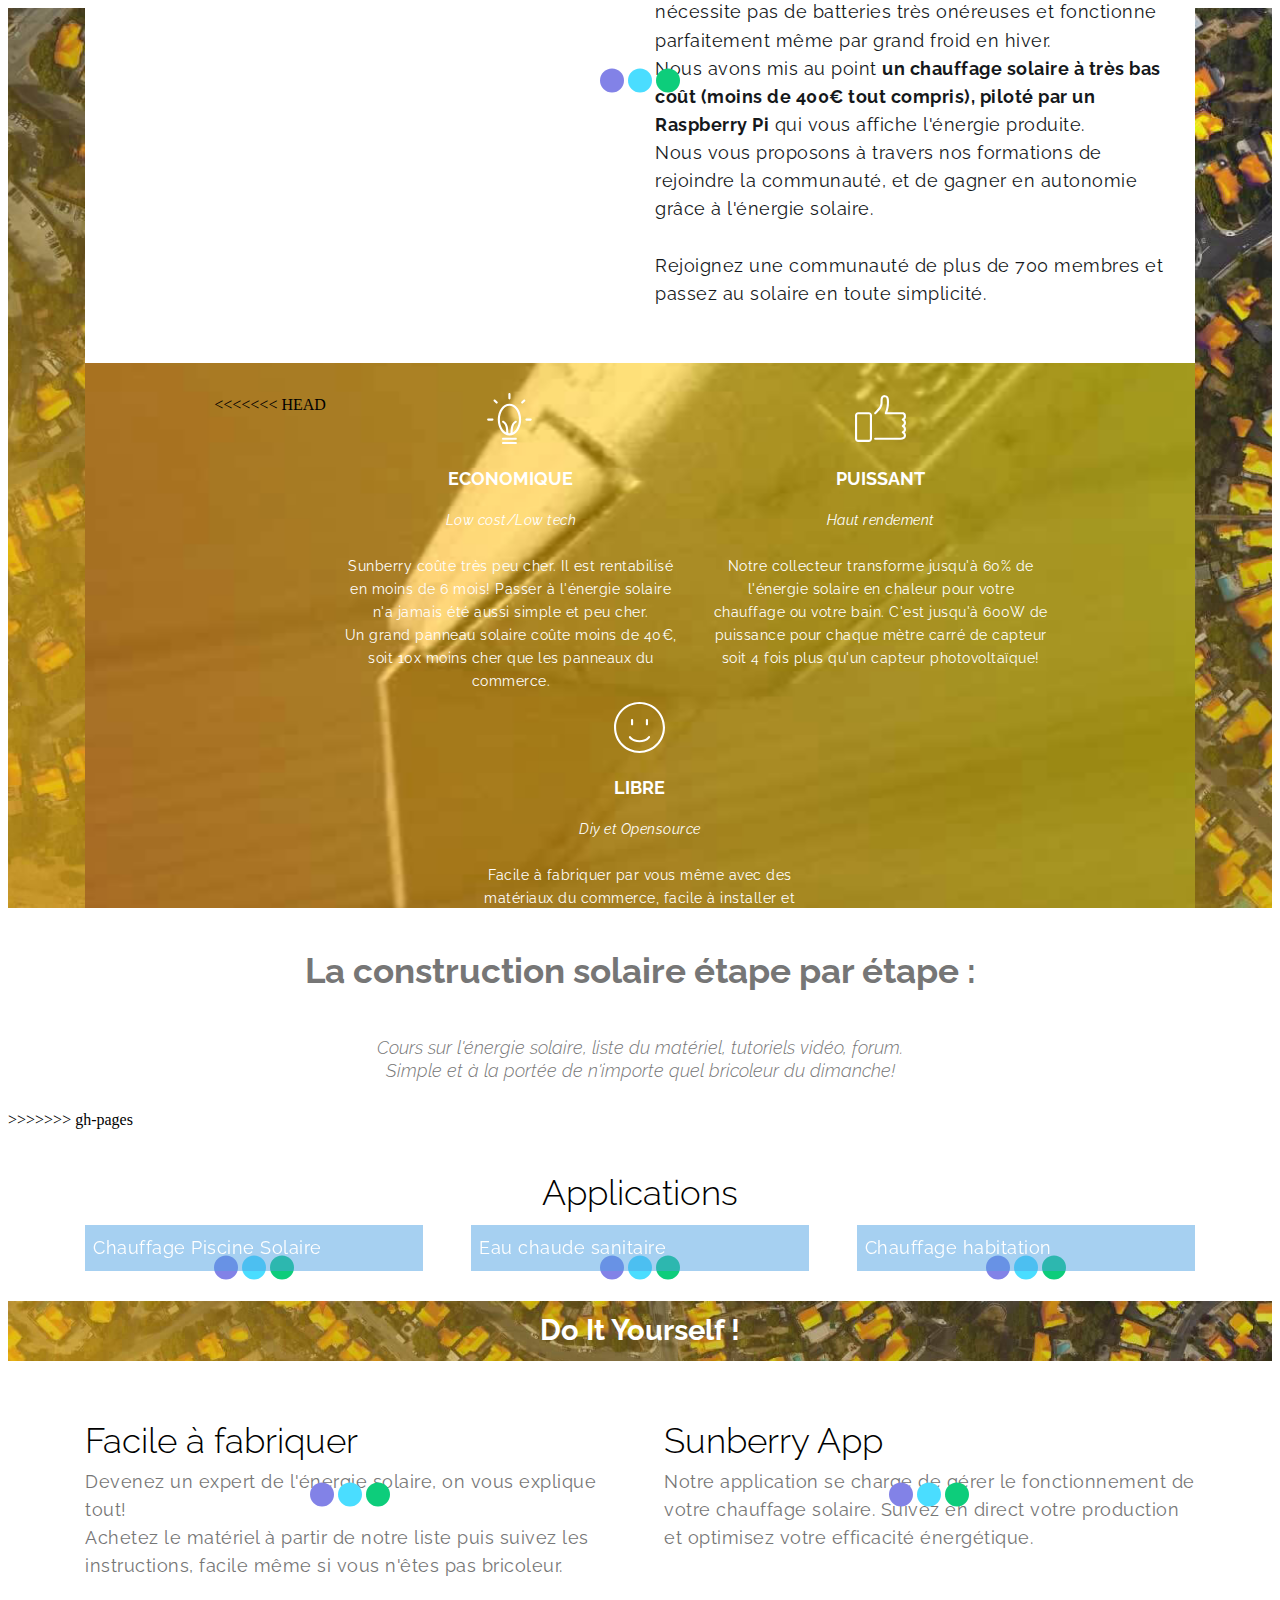
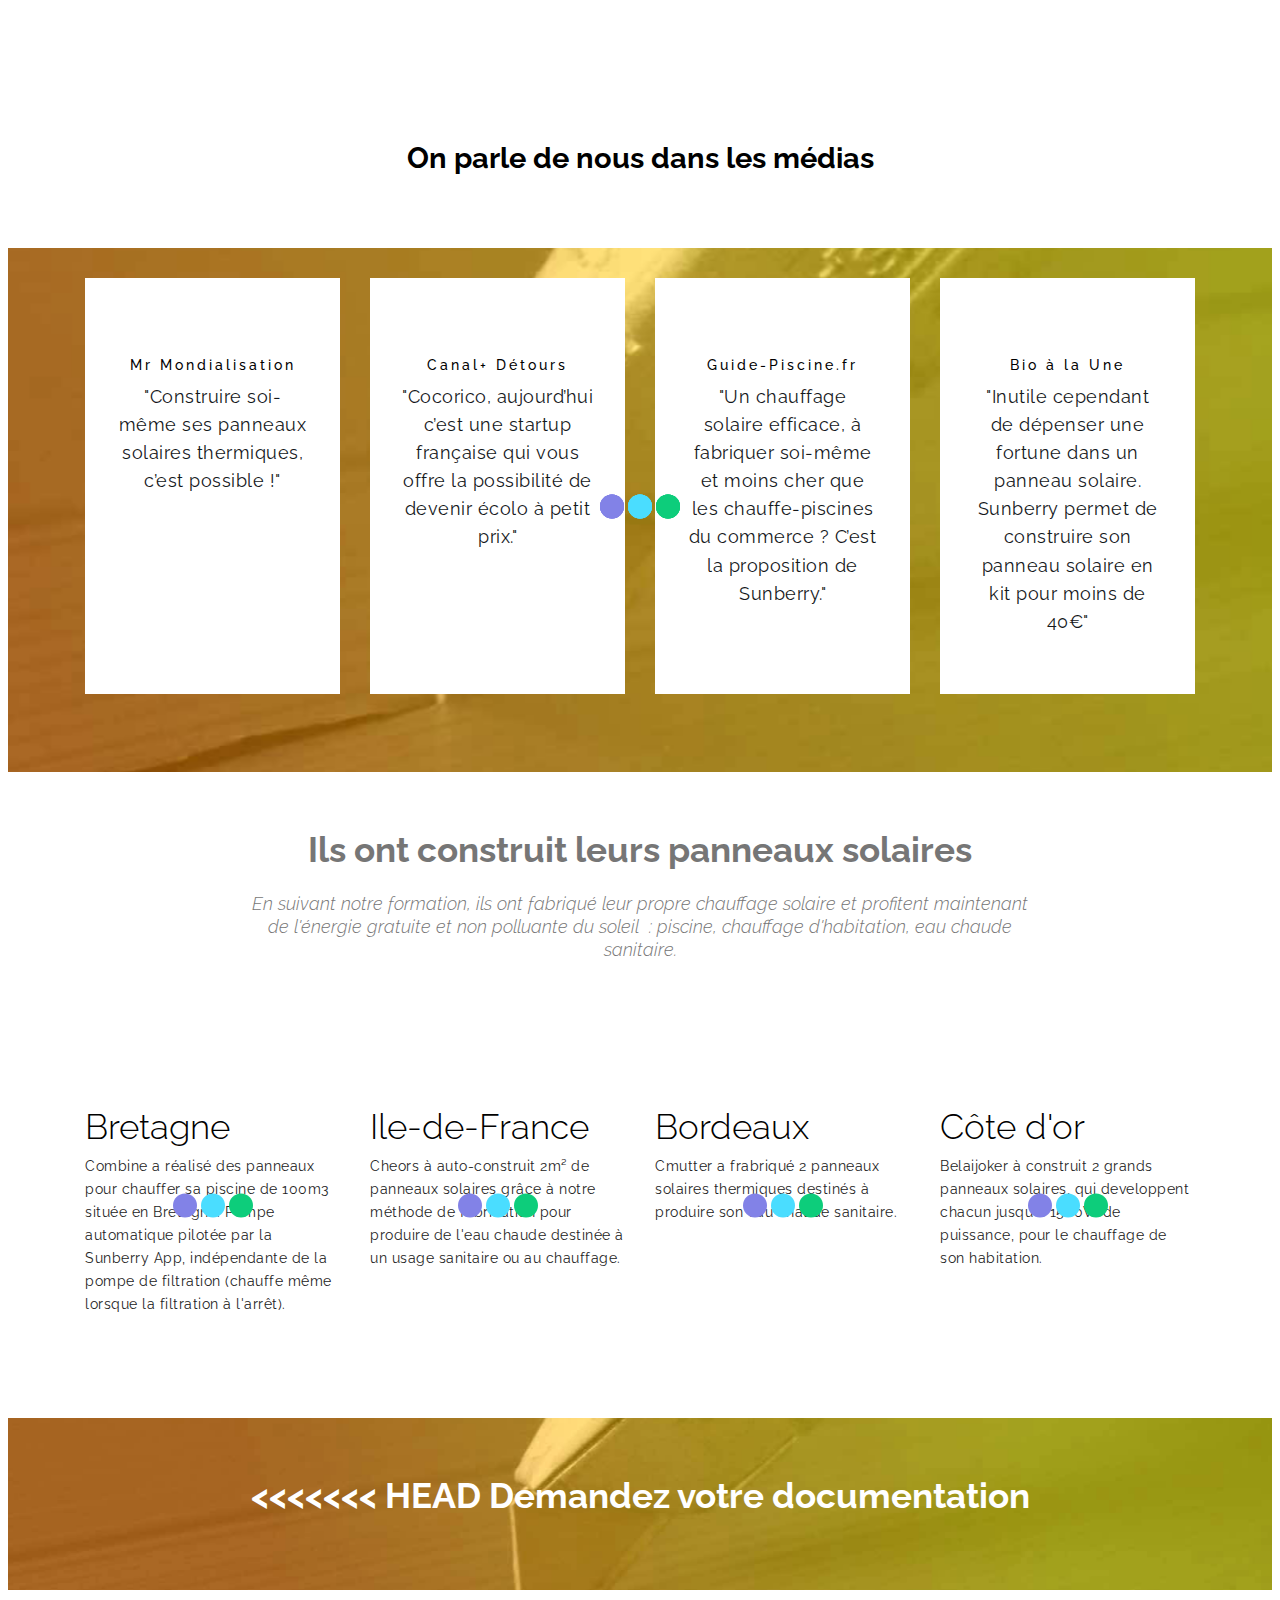
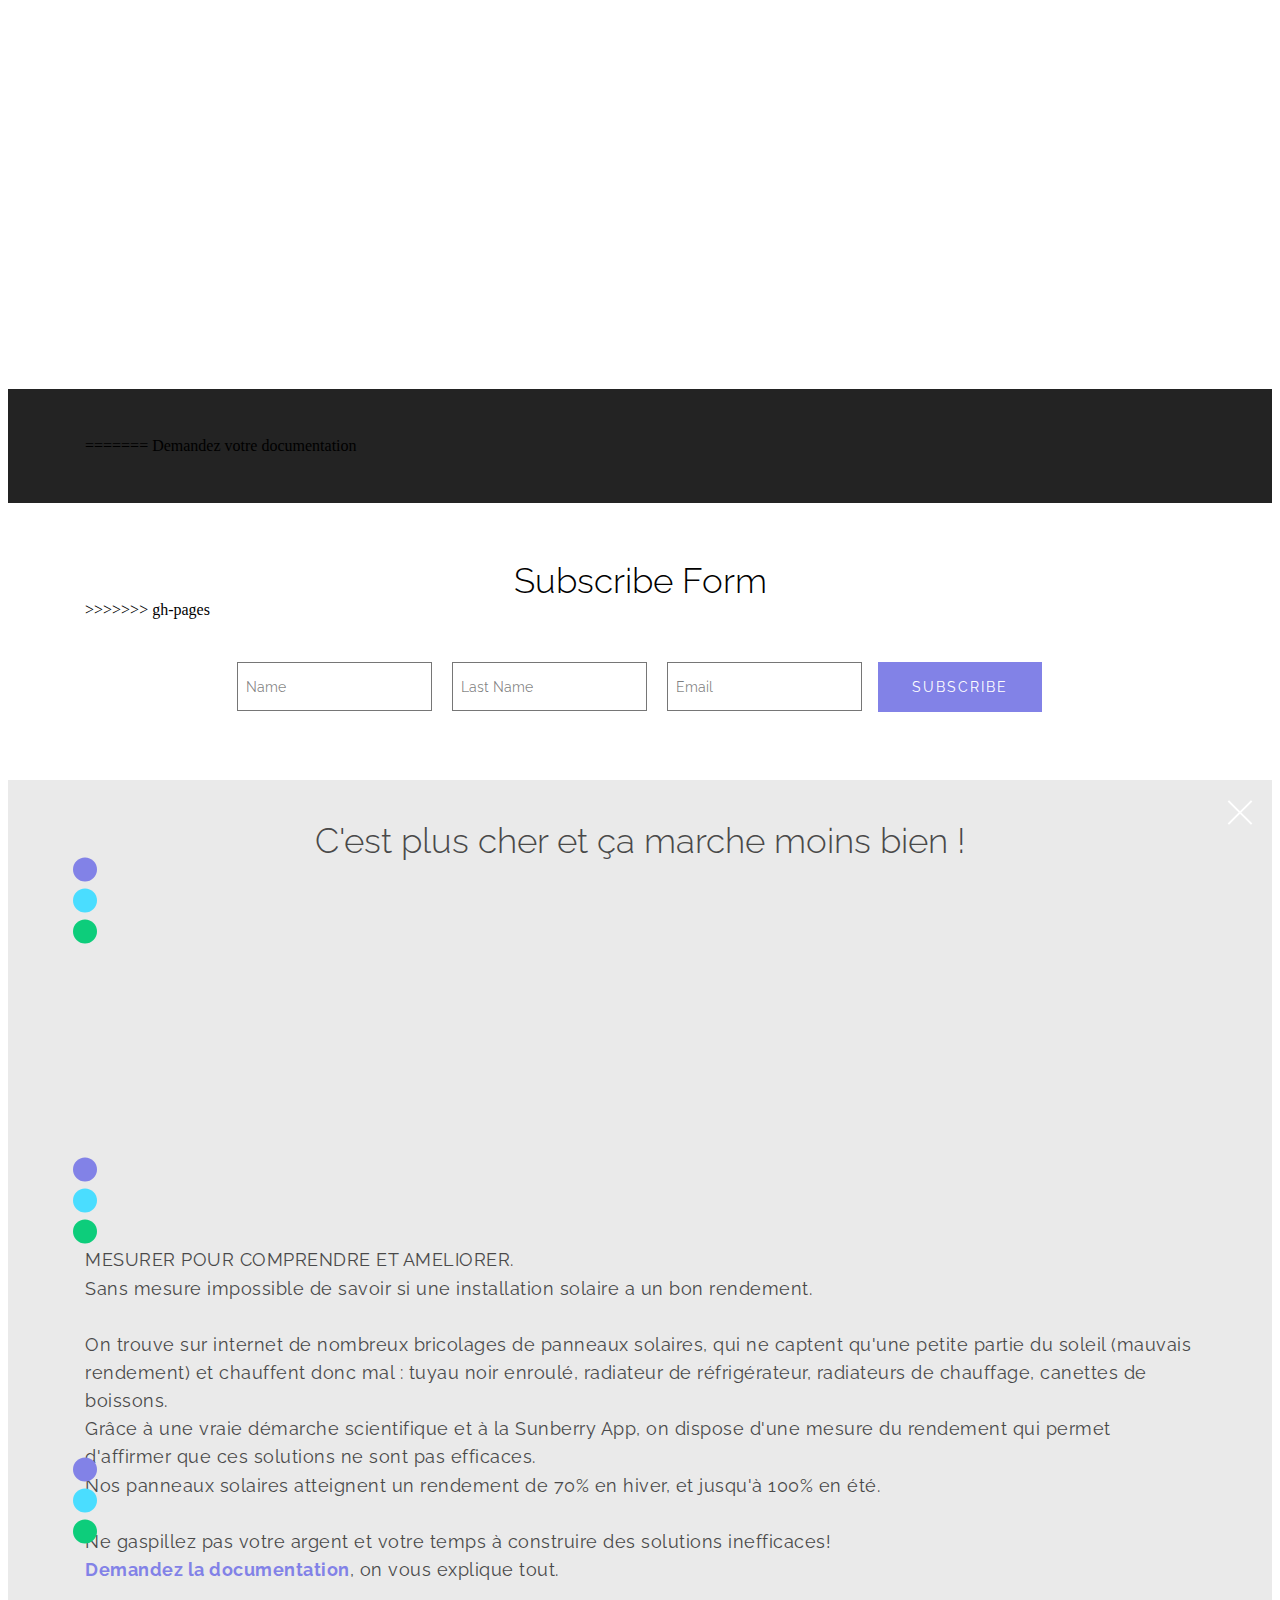
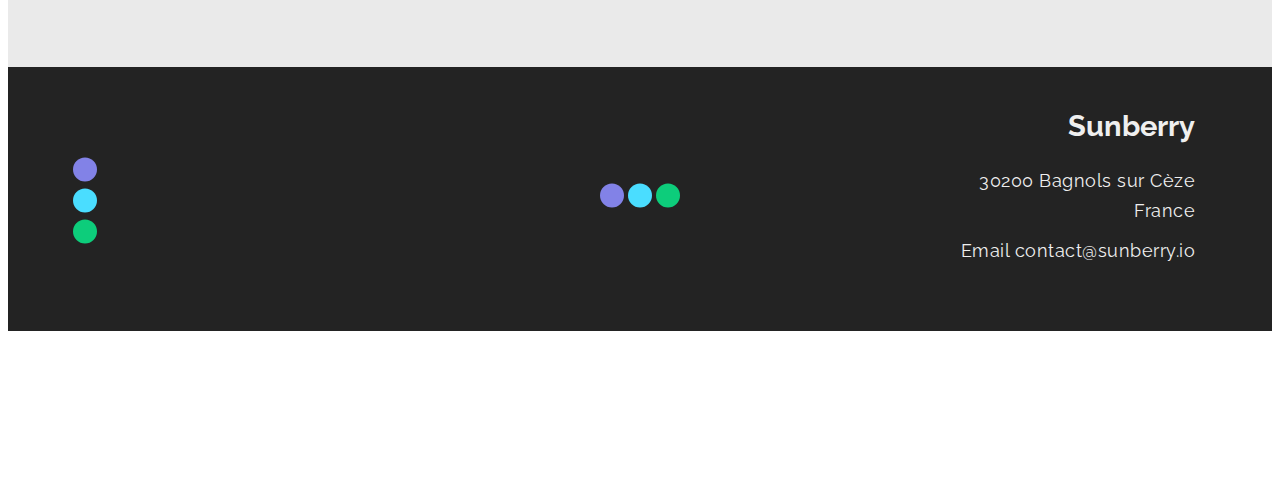
==== commit 24e86e9a: "Merge remote-tracking branch 'origin/gh-pages'" ====
--- a/index.html
+++ b/index.html
@@ -42,6 +42,40 @@
   gtag('js', new Date());
 
   gtag('config', 'UA-86206346-3');
+<<<<<<< HEAD
+</script> <!-- Site made with Mobirise Website Builder v4.9.3, https://mobirise.com -->
+    <meta http-equiv="X-UA-Compatible" content="IE=edge">
+    <meta name="generator" content="Mobirise v4.9.3, mobirise.com">
+    <meta name="viewport" content="width=device-width, initial-scale=1, minimum-scale=1">
+    <link rel="shortcut icon" href="assets/images/favicon-196x196-128x128.png" type="image/x-icon">
+    <meta name="description" content="Fabriquez un chauffage solaire à l'efficacité testée et mesurée, avec de simples matériaux du commerce, pour très peu cher.
+La Sunberry App se charge d'automatiser son fonctionnement et affiche votre production d'énergie chaque jour.">
+    <title>Chauffage solaire DIY - Sunberry</title>
+    <link rel="canonical" href="https://sunberrysolar.github.io/sunb/">
+    <style amp-boilerplate="">body{-webkit-animation:-amp-start 8s steps(1,end) 0s 1 normal both;-moz-animation:-amp-start 8s steps(1,end) 0s 1 normal both;-ms-animation:-amp-start 8s steps(1,end) 0s 1 normal both;animation:-amp-start 8s steps(1,end) 0s 1 normal both}@-webkit-keyframes -amp-start{from{visibility:hidden}to{visibility:visible}}@-moz-keyframes -amp-start{from{visibility:hidden}to{visibility:visible}}@-ms-keyframes -amp-start{from{visibility:hidden}to{visibility:visible}}@-o-keyframes -amp-start{from{visibility:hidden}to{visibility:visible}}@keyframes -amp-start{from{visibility:hidden}to{visibility:visible}}</style>
+    <noscript><style amp-boilerplate="">body{-webkit-animation:none;-moz-animation:none;-ms-animation:none;animation:none}</style></noscript>
+    <link href="https://fonts.googleapis.com/css?family=Raleway:100,100i,200,200i,300,300i,400,400i,500,500i,600,600i,700,700i,800,800i,900,900i"
+      rel="stylesheet">
+    <style amp-custom=""> 
+div,span,h1,h2,h3,h4,h5,h6,p,blockquote,a,ol,ul,li,figcaption{font: inherit;}*{-webkit-box-sizing: border-box;box-sizing: border-box;}body{position: relative;font-style: normal;line-height: 1.5;}section{background-color: #eeeeee;background-position: 50% 50%;background-repeat: no-repeat;background-size: cover;}section,.container,.container-fluid{position: relative;word-wrap: break-word;}a.mbr-iconfont:hover{text-decoration: none;}h1,h2,h3{margin: auto;}h1,h3,p{padding: 10px 0;margin-bottom: 15px;}p,li,blockquote{color: #15181b;letter-spacing: 0.5px;line-height: 1.7;}ul,ol,pre,blockquote{margin-bottom: 0;margin-top: 0;}pre{background: #f4f4f4;padding: 10px 24px;white-space: pre-wrap;}p{margin-top: 0;}a{font-style: normal;font-weight: 400;cursor: pointer;}a,a:hover{text-decoration: none;}figure{margin-bottom: 0;}h1,h2,h3,h4,h5,h6,.h1,.h2,.h3,.h4,.h5,.h6,.display-1,.display-2,.display-3,.display-4{line-height: 1;word-break: break-word;word-wrap: break-word;}b,strong{font-weight: bold;}blockquote{padding: 10px 0 10px 20px;position: relative;border-left: 3px solid;}input:-webkit-autofill,input:-webkit-autofill:hover,input:-webkit-autofill:focus,input:-webkit-autofill:active{-webkit-transition-delay: 9999s;transition-delay: 9999s;-webkit-transition-property: background-color,color;-o-transition-property: background-color,color;transition-property: background-color,color;}html,body{height: auto;min-height: 100vh;}.mbr-section-title{font-style: normal;line-height: 1.2;}.mbr-section-subtitle{line-height: 1.3;}.mbr-text{font-style: normal;line-height: 1.6;}.btn{font-weight: 400;border-width: 2px;border-style: solid;font-style: normal;letter-spacing: 2px;margin: .4rem .5rem;white-space: normal;-webkit-transition: all .3s ease-in-out,-webkit-box-shadow 2s ease-in-out;transition: all .3s ease-in-out,-webkit-box-shadow 2s ease-in-out;-o-transition: all .3s ease-in-out,box-shadow 2s ease-in-out;transition: all .3s ease-in-out,box-shadow 2s ease-in-out;transition: all .3s ease-in-out,box-shadow 2s ease-in-out,-webkit-box-shadow 2s ease-in-out;display: -webkit-inline-box;display: -ms-inline-flexbox;display: inline-flex;-webkit-box-align: center;-ms-flex-align: center;align-items: center;-webkit-box-pack: center;-ms-flex-pack: center;justify-content: center;word-break: break-word;-webkit-align-items: center;-webkit-justify-content: center;display: -webkit-inline-flex;}.btn-form{border-radius: 0;}.btn-form:hover{cursor: pointer;}input,textarea{padding: 15px 0.5rem;margin: 0.5rem;}.mbr-figure img,.mbr-figure iframe{display: block;width: 100%;}.card{background-color: transparent;border: none;}.card-wrapper{-webkit-box-flex: 1;-webkit-flex: 1;}.card-img{text-align: center;-ms-flex-negative: 0;flex-shrink: 0;-webkit-flex-shrink: 0;}.media{max-width: 100%;margin: 0 auto;}.mbr-figure{-ms-flex-item-align: center;-ms-grid-row-align: center;-webkit-align-self: center;align-self: center;}.media-container > div{max-width: 100%;}.mbr-figure img,.card-img img{width: 100%;}@media (max-width: 991px){.media-size-item{width: auto;}.media{width: auto;}.mbr-figure{width: 100%;}}section.slider .amp-carousel-button{cursor: pointer;}amp-image-lightbox a.control{position: absolute;width: 32px;height: 32px;right: 16px;top: 16px;z-index: 1000;}amp-image-lightbox a.control .close{position: relative;}amp-image-lightbox a.control .close:before,amp-image-lightbox a.control .close:after{position: absolute;left: 15px;content: ' ';height: 33px;width: 2px;background-color: #fff;}amp-image-lightbox a.control .close:before{-webkit-transform: rotate(45deg);-ms-transform: rotate(45deg);transform: rotate(45deg);}amp-image-lightbox a.control .close:after{-webkit-transform: rotate(-45deg);-ms-transform: rotate(-45deg);transform: rotate(-45deg);}.hidden{visibility: hidden;}.super-hide{display: none;}.inactive{-webkit-user-select: none;-moz-user-select: none;-ms-user-select: none;user-select: none;pointer-events: none;-webkit-user-drag: none;user-drag: none;}textarea[type="hidden"]{display: none;}#scrollToTop{display: none;}.popover-content ul.show{min-height: 155px;}.mbr-white{color: #ffffff;}.mbr-black{color: #000000;}.mbr-bg-white{background-color: #ffffff;}.mbr-bg-black{background-color: #000000;}.align-left{text-align: left;}.align-center{text-align: center;}.align-right{text-align: right;}@media (max-width: 767px){.align-left,.align-center,.align-right,.mbr-section-btn,.mbr-section-title{text-align: center;}}.mbr-light{font-weight: 300;}.mbr-regular{font-weight: 400;}.mbr-semibold{font-weight: 500;}.mbr-bold{font-weight: 700;}.mbr-section-btn{margin-left: -.25rem;margin-right: -.25rem;font-size: 0;}nav .mbr-section-btn{margin-left: 0rem;margin-right: 0rem;}.btn .mbr-iconfont,.btn.btn-sm .mbr-iconfont{cursor: pointer;margin-right: 0.5rem;}.btn.btn-md .mbr-iconfont,.btn.btn-md .mbr-iconfont{margin-right: 0.8rem;}[type="submit"]{-webkit-appearance: none;}.google-map{height: 400px;position: relative;width: 100%;}.google-map iframe{height: 100%;width: 100%;}.google-map [data-state-details]{color: #6b6763;font-family: Montserrat;height: 1.5em;margin-top: -0.75em;padding-left: 1.25rem;padding-right: 1.25rem;position: absolute;text-align: center;top: 50%;width: 100%;}.google-map[data-state]{background: #e9e5dc;}.google-map[data-state="loading"] [data-state-details]{display: none;}.map-placeholder{display: none;}.mbr-fullscreen .mbr-overlay{height: 100vh;}.mbr-fullscreen{display: -webkit-box;display: -ms-flexbox;display: flex;display: -moz-flex;display: -ms-flex;display: -o-flex;-webkit-box-align: center;-ms-flex-align: center;align-items: center;-webkit-align-items: center;height: 100vh;-webkit-box-sizing: border-box;box-sizing: border-box;padding-top: 3rem;padding-bottom: 3rem;}section.sidebar-open:before{content: '';position: fixed;top: 0;bottom: 0;right: 0;left: 0;background-color: rgba(0,0,0,0.2);z-index: 1040;}amp-img img{max-height: 100%;max-width: 100%;}img.mbr-temp{width: 100%;}.is-builder .nodisplay + img[async],.is-builder .nodisplay + img[decoding="async"],.is-builder amp-img > a + img[async],.is-builder amp-img > a + img[decoding="async"]{display: none;}html:not(.is-builder) amp-img > a{position: absolute;top: 0;bottom: 0;left: 0;right: 0;z-index: 1;}.is-builder .temp-amp-sizer{position: absolute;}.is-builder section.slider .icon-wrap,.is-builder section[class*="gallery"] .icon-wrap{pointer-events: all;}.is-builder amp-youtube .temp-amp-sizer,.is-builder amp-vimeo .temp-amp-sizer{position: static;}.is-builder section.horizontal-menu .ampstart-btn{display: none;}@media (max-width: 991px){.is-builder section.horizontal-menu .navbar-toggler{display: block;}}.is-builder section.horizontal-menu .dropdown-menu{z-index: auto;opacity: 1;pointer-events: auto;}.is-builder section.horizontal-menu .nav-dropdown .link.dropdown-toggle[aria-expanded="true"]{margin-right: 0;padding: 0.667em 1em;}.mobirise-spinner{position: absolute;top: 50%;left: 40%;margin-left: 10%;-webkit-transform: translate3d(-50%,-50%,0);z-index: 4;}.mobirise-spinner em{width: 24px;height: 24px;border-radius: 100%;display: inline-block;-webkit-animation: slide 1s infinite;}.mobirise-spinner em:nth-child(1){-webkit-animation-delay: 0.1s;}.mobirise-spinner em:nth-child(2){-webkit-animation-delay: 0.2s;}.mobirise-spinner em:nth-child(3){-webkit-animation-delay: 0.3s;}@-webkit-keyframes slide{0%{-webkit-transform: scale(1);}50%{opacity: 0.3;-webkit-transform: scale(2);}100%{-webkit-transform: scale(1);}}@keyframes slide{0%{-webkit-transform: scale(1);}50%{opacity: 0.3;-webkit-transform: scale(2);}100%{-webkit-transform: scale(1);}}.mobirise-loader .amp-active > div{display: none;}.mbr-container{max-width: 800px;padding: 0 10px;margin: 0 auto;position: relative;}.container{padding-right: 15px;padding-left: 15px;width: 100%;margin-right: auto;margin-left: auto;}@media (max-width: 767px){.container{max-width: 540px;}}@media (min-width: 768px){.container{max-width: 720px;}}@media (min-width: 992px){.container{max-width: 960px;}}@media (min-width: 1200px){.container{max-width: 1140px;}}.mbr-row{display: -webkit-box;display: -ms-flexbox;display: flex;-ms-flex-wrap: wrap;flex-wrap: wrap;margin-right: -15px;margin-left: -15px;}.mbr-justify-content-center{-webkit-box-pack: center;-ms-flex-pack: center;justify-content: center;-webkit-justify-content: center;}@media (max-width: 767px){.mbr-col-sm-12{-ms-flex: 0 0 100%;-webkit-box-flex: 0;flex: 0 0 100%;max-width: 100%;padding-right: 15px;padding-left: 15px;-webkit-flex: 0 0 100%;}.mbr-row{margin: 0;}}@media (min-width: 768px){.mbr-col-md-3{-ms-flex: 0 0 25%;-webkit-box-flex: 0;flex: 0 0 25%;max-width: 25%;padding-right: 15px;padding-left: 15px;-webkit-flex: 0 0 25%;}.mbr-col-md-4{-ms-flex: 0 0 33.333333%;-webkit-box-flex: 0;flex: 0 0 33.333333%;max-width: 33.333333%;padding-right: 15px;padding-left: 15px;-webkit-flex: 0 0 33.333333%;}.mbr-col-md-5{-ms-flex: 0 0 41.666667%;-webkit-box-flex: 0;flex: 0 0 41.666667%;max-width: 41.666667%;padding-right: 15px;padding-left: 15px;-webkit-flex: 0 0 41.666667%;}.mbr-col-md-6{-ms-flex: 0 0 50%;-webkit-box-flex: 0;flex: 0 0 50%;max-width: 50%;padding-right: 15px;padding-left: 15px;-webkit-flex: 0 0 50%;}.mbr-col-md-7{-ms-flex: 0 0 58.333333%;-webkit-box-flex: 0;flex: 0 0 58.333333%;max-width: 58.333333%;padding-right: 15px;padding-left: 15px;-webkit-flex: 0 0 58.333333%;}.mbr-col-md-8{-ms-flex: 0 0 66.666667%;-webkit-box-flex: 0;flex: 0 0 66.666667%;max-width: 66.666667%;padding-left: 15px;padding-right: 15px;-webkit-flex: 0 0 66.666667%;}.mbr-col-md-10{-ms-flex: 0 0 83.333333%;-webkit-box-flex: 0;flex: 0 0 83.333333%;max-width: 83.333333%;padding-left: 15px;padding-right: 15px;-webkit-flex: 0 0 83.333333%;}.mbr-col-md-12{-ms-flex: 0 0 100%;-webkit-box-flex: 0;flex: 0 0 100%;max-width: 100%;padding-right: 15px;padding-left: 15px;-webkit-flex: 0 0 100%;}}@media (min-width: 992px){.mbr-col-lg-2{-ms-flex: 0 0 16.666667%;-webkit-box-flex: 0;flex: 0 0 16.666667%;max-width: 16.666667%;padding-right: 15px;padding-left: 15px;-webkit-flex: 0 0 16.666667%;}.mbr-col-lg-3{-ms-flex: 0 0 25%;-webkit-box-flex: 0;flex: 0 0 25%;max-width: 25%;padding-right: 15px;padding-left: 15px;-webkit-flex: 0 0 25%;}.mbr-col-lg-4{-ms-flex: 0 0 33.33%;-webkit-box-flex: 0;flex: 0 0 33.33%;max-width: 33.33%;padding-right: 15px;padding-left: 15px;-webkit-flex: 0 0 33.33%;}.mbr-col-lg-5{-ms-flex: 0 0 41.666%;-webkit-box-flex: 0;flex: 0 0 41.666%;max-width: 41.666%;padding-right: 15px;padding-left: 15px;-webkit-flex: 0 0 41.666%;}.mbr-col-lg-6{-ms-flex: 0 0 50%;-webkit-box-flex: 0;flex: 0 0 50%;max-width: 50%;padding-right: 15px;padding-left: 15px;-webkit-flex: 0 0 50%;}.mbr-col-lg-8{-ms-flex: 0 0 66.666667%;-webkit-box-flex: 0;flex: 0 0 66.666667%;max-width: 66.666667%;padding-left: 15px;padding-right: 15px;-webkit-flex: 0 0 66.666667%;}.mbr-col-lg-10{-ms-flex: 0 0 83.3333%;-webkit-box-flex: 0;flex: 0 0 83.3333%;max-width: 83.3333%;padding-right: 15px;padding-left: 15px;-webkit-flex: 0 0 83.3333%;}.mbr-col-lg-12{-ms-flex: 0 0 100%;-webkit-box-flex: 0;flex: 0 0 100%;max-width: 100%;padding-right: 15px;padding-left: 15px;-webkit-flex: 0 0 100%;}}@media (min-width: 1200px){.mbr-col-xl-7{-ms-flex: 0 0 58.333333%;-webkit-box-flex: 0;flex: 0 0 58.333333%;max-width: 58.333333%;padding-right: 15px;padding-left: 15px;-webkit-flex: 0 0 58.333333%;}.mbr-col-xl-8{-ms-flex: 0 0 66.666667%;-webkit-box-flex: 0;flex: 0 0 66.666667%;max-width: 66.666667%;padding-left: 15px;padding-right: 15px;-webkit-flex: 0 0 66.666667%;}}amp-sidebar{background: transparent;}#scrollToTopMarker{position: absolute;width: 0px;height: 0px;top: 300px;}#scrollToTopButton{position: fixed;bottom: 25px;right: 25px;opacity: .4;z-index: 5000;font-size: 32px;height: 60px;width: 60px;border: none;border-radius: 3px;cursor: pointer;}#scrollToTopButton:focus{outline: none;}#scrollToTopButton a:before{content: '';position: absolute;height: 40%;top: 36%;width: 2px;left: calc(50% - 1px);}#scrollToTopButton a:after{content: '';position: absolute;border-top: 2px solid;border-right: 2px solid;width: 40%;height: 40%;left: calc(30% - 1px);bottom: 30%;-ms-transform: rotate(-45deg);transform: rotate(-45deg);-webkit-transform: rotate(-45deg);}.is-builder #scrollToTopButton a:after{left: 30%;}
+body{font-family: Roboto;}blockquote{border-color: #8282e7;}.display-1{font-family: 'Raleway',sans-serif;font-size: 3.6rem;}.display-2{font-family: 'Raleway',sans-serif;font-size: 2.2rem;}.display-4{font-family: 'Raleway',sans-serif;font-size: 0.9rem;}.display-5{font-family: 'Raleway',sans-serif;font-size: 1.8rem;}.display-7{font-family: 'Raleway',sans-serif;font-size: 1.1rem;}input,textarea{font-family: 'Raleway',sans-serif;font-size: 0.9rem;}.display-1 .mbr-iconfont-btn{font-size: 3.6rem;width: 3.6rem;}.display-2 .mbr-iconfont-btn{font-size: 2.2rem;width: 2.2rem;}.display-4 .mbr-iconfont-btn{font-size: 0.9rem;width: 0.9rem;}.display-5 .mbr-iconfont-btn{font-size: 1.8rem;width: 1.8rem;}.display-7 .mbr-iconfont-btn{font-size: 1.1rem;width: 1.1rem;}@media (max-width: 768px){.display-1{font-size: 2.88rem;font-size: calc( 1.91rem + (3.6 - 1.91) * ((100vw - 20rem) / (48 - 20)));line-height: calc( 1.4 * (1.91rem + (3.6 - 1.91) * ((100vw - 20rem) / (48 - 20))));}.display-2{font-size: 1.76rem;font-size: calc( 1.42rem + (2.2 - 1.42) * ((100vw - 20rem) / (48 - 20)));line-height: calc( 1.4 * (1.42rem + (2.2 - 1.42) * ((100vw - 20rem) / (48 - 20))));}.display-4{font-size: 0.72rem;font-size: calc( 0.965rem + (0.9 - 0.965) * ((100vw - 20rem) / (48 - 20)));line-height: calc( 1.4 * (0.965rem + (0.9 - 0.965) * ((100vw - 20rem) / (48 - 20))));}.display-5{font-size: 1.44rem;font-size: calc( 1.28rem + (1.8 - 1.28) * ((100vw - 20rem) / (48 - 20)));line-height: calc( 1.4 * (1.28rem + (1.8 - 1.28) * ((100vw - 20rem) / (48 - 20))));}}.btn{padding: 1rem 2rem;border-radius: 0px;}.btn-sm{border-width: 1px;padding: 0.6rem 0.8rem;border-radius: 0px;}.btn-md{font-weight: 600;padding: 1rem 2rem;border-radius: 0px;}.bg-primary{background-color: #8282e7;}.bg-success{background-color: #0dcd7b;}.bg-info{background-color: #8282e7;}.bg-warning{background-color: #767676;}.bg-danger{background-color: #a0a0a0;}.btn-primary,.btn-primary:active,.btn-primary.active{background-color: #8282e7;border-color: #8282e7;color: #ffffff;}.btn-primary:hover,.btn-primary:focus,.btn-primary.focus{color: #ffffff;background-color: #4242db;border-color: #4242db;}.btn-primary.disabled,.btn-primary:disabled{color: #ffffff;background-color: #4242db;border-color: #4242db;}.btn-secondary,.btn-secondary:active,.btn-secondary.active{background-color: #4addff;border-color: #4addff;color: #003c4a;}.btn-secondary:hover,.btn-secondary:focus,.btn-secondary.focus{color: #003c4a;background-color: #00cdfd;border-color: #00cdfd;}.btn-secondary.disabled,.btn-secondary:disabled{color: #003c4a;background-color: #00cdfd;border-color: #00cdfd;}.btn-info,.btn-info:active,.btn-info.active{background-color: #8282e7;border-color: #8282e7;color: #ffffff;}.btn-info:hover,.btn-info:focus,.btn-info.focus{color: #ffffff;background-color: #4242db;border-color: #4242db;}.btn-info.disabled,.btn-info:disabled{color: #ffffff;background-color: #4242db;border-color: #4242db;}.btn-success,.btn-success:active,.btn-success.active{background-color: #0dcd7b;border-color: #0dcd7b;color: #ffffff;}.btn-success:hover,.btn-success:focus,.btn-success.focus{color: #ffffff;background-color: #088550;border-color: #088550;}.btn-success.disabled,.btn-success:disabled{color: #ffffff;background-color: #088550;border-color: #088550;}.btn-warning,.btn-warning:active,.btn-warning.active{background-color: #767676;border-color: #767676;color: #ffffff;}.btn-warning:hover,.btn-warning:focus,.btn-warning.focus{color: #ffffff;background-color: #505050;border-color: #505050;}.btn-warning.disabled,.btn-warning:disabled{color: #ffffff;background-color: #505050;border-color: #505050;}.btn-danger,.btn-danger:active,.btn-danger.active{background-color: #a0a0a0;border-color: #a0a0a0;color: #ffffff;}.btn-danger:hover,.btn-danger:focus,.btn-danger.focus{color: #ffffff;background-color: #7a7a7a;border-color: #7a7a7a;}.btn-danger.disabled,.btn-danger:disabled{color: #ffffff;background-color: #7a7a7a;border-color: #7a7a7a;}.btn-black,.btn-black:active,.btn-black.active{background-color: #333333;border-color: #333333;color: #ffffff;}.btn-black:hover,.btn-black:focus,.btn-black.focus{color: #ffffff;background-color: #0d0d0d;border-color: #0d0d0d;}.btn-black.disabled,.btn-black:disabled{color: #ffffff;background-color: #0d0d0d;border-color: #0d0d0d;}.btn-white,.btn-white:active,.btn-white.active{background-color: #ffffff;border-color: #ffffff;color: #808080;}.btn-white:hover,.btn-white:focus,.btn-white.focus{color: #808080;background-color: #d9d9d9;border-color: #d9d9d9;}.btn-white.disabled,.btn-white:disabled{color: #808080;background-color: #d9d9d9;border-color: #d9d9d9;}.btn-white,.btn-white:active,.btn-white.active{color: #333333;}.btn-white:hover,.btn-white:focus,.btn-white.focus{color: #333333;}.btn-white.disabled,.btn-white:disabled{color: #333333;}.btn-primary-outline,.btn-primary-outline:active,.btn-primary-outline.active{background: none;border-color: #2c2cd7;color: #2c2cd7;}.btn-primary-outline:hover,.btn-primary-outline:focus,.btn-primary-outline.focus{color: #ffffff;background-color: #8282e7;border-color: #8282e7;}.btn-primary-outline.disabled,.btn-primary-outline:disabled{color: #ffffff;background-color: #8282e7;border-color: #8282e7;}.btn-secondary-outline,.btn-secondary-outline:active,.btn-secondary-outline.active{background: none;border-color: #00b8e3;color: #00b8e3;}.btn-secondary-outline:hover,.btn-secondary-outline:focus,.btn-secondary-outline.focus{color: #003c4a;background-color: #4addff;border-color: #4addff;}.btn-secondary-outline.disabled,.btn-secondary-outline:disabled{color: #003c4a;background-color: #4addff;border-color: #4addff;}.btn-info-outline,.btn-info-outline:active,.btn-info-outline.active{background: none;border-color: #2c2cd7;color: #2c2cd7;}.btn-info-outline:hover,.btn-info-outline:focus,.btn-info-outline.focus{color: #ffffff;background-color: #8282e7;border-color: #8282e7;}.btn-info-outline.disabled,.btn-info-outline:disabled{color: #ffffff;background-color: #8282e7;border-color: #8282e7;}.btn-success-outline,.btn-success-outline:active,.btn-success-outline.active{background: none;border-color: #076d41;color: #076d41;}.btn-success-outline:hover,.btn-success-outline:focus,.btn-success-outline.focus{color: #ffffff;background-color: #0dcd7b;border-color: #0dcd7b;}.btn-success-outline.disabled,.btn-success-outline:disabled{color: #ffffff;background-color: #0dcd7b;border-color: #0dcd7b;}.btn-warning-outline,.btn-warning-outline:active,.btn-warning-outline.active{background: none;border-color: #434343;color: #434343;}.btn-warning-outline:hover,.btn-warning-outline:focus,.btn-warning-outline.focus{color: #ffffff;background-color: #767676;border-color: #767676;}.btn-warning-outline.disabled,.btn-warning-outline:disabled{color: #ffffff;background-color: #767676;border-color: #767676;}.btn-danger-outline,.btn-danger-outline:active,.btn-danger-outline.active{background: none;border-color: #6d6d6d;color: #6d6d6d;}.btn-danger-outline:hover,.btn-danger-outline:focus,.btn-danger-outline.focus{color: #ffffff;background-color: #a0a0a0;border-color: #a0a0a0;}.btn-danger-outline.disabled,.btn-danger-outline:disabled{color: #ffffff;background-color: #a0a0a0;border-color: #a0a0a0;}.btn-black-outline,.btn-black-outline:active,.btn-black-outline.active{background: none;border-color: #000000;color: #000000;}.btn-black-outline:hover,.btn-black-outline:focus,.btn-black-outline.focus{color: #ffffff;background-color: #333333;border-color: #333333;}.btn-black-outline.disabled,.btn-black-outline:disabled{color: #ffffff;background-color: #333333;border-color: #333333;}.btn-white-outline,.btn-white-outline:active,.btn-white-outline.active{background: none;border-color: #ffffff;color: #ffffff;}.btn-white-outline:hover,.btn-white-outline:focus,.btn-white-outline.focus{color: #333333;background-color: #ffffff;border-color: #ffffff;}.text-primary{color: #8282e7;}.text-secondary{color: #4addff;}.text-success{color: #0dcd7b;}.text-info{color: #8282e7;}.text-warning{color: #767676;}.text-danger{color: #a0a0a0;}.text-white{color: #ffffff;}.text-black{color: #000000;}a.text-primary:hover,a.text-primary:focus{color: #2c2cd7;}a.text-secondary:hover,a.text-secondary:focus{color: #00b8e3;}a.text-success:hover,a.text-success:focus{color: #076d41;}a.text-info:hover,a.text-info:focus{color: #2c2cd7;}a.text-warning:hover,a.text-warning:focus{color: #434343;}a.text-danger:hover,a.text-danger:focus{color: #6d6d6d;}a.text-white:hover,a.text-white:focus{color: #b3b3b3;}a.text-black:hover,a.text-black:focus{color: #4d4d4d;}.alert-success{background-color: #0dcd7b;}.alert-info{background-color: #8282e7;}.alert-warning{background-color: #767676;}.alert-danger{background-color: #a0a0a0;}a,a:hover{color: #8282e7;}.mbr-plan-header.bg-primary .mbr-plan-subtitle,.mbr-plan-header.bg-primary .mbr-plan-price-desc{color: #ffffff;}.mbr-plan-header.bg-success .mbr-plan-subtitle,.mbr-plan-header.bg-success .mbr-plan-price-desc{color: #acfad9;}.mbr-plan-header.bg-info .mbr-plan-subtitle,.mbr-plan-header.bg-info .mbr-plan-price-desc{color: #ffffff;}.mbr-plan-header.bg-warning .mbr-plan-subtitle,.mbr-plan-header.bg-warning .mbr-plan-price-desc{color: #b6b6b6;}.mbr-plan-header.bg-danger .mbr-plan-subtitle,.mbr-plan-header.bg-danger .mbr-plan-price-desc{color: #e0e0e0;}.mobirise-spinner em:nth-child(1){background: #8282e7;}.mobirise-spinner em:nth-child(2){background: #4addff;}.mobirise-spinner em:nth-child(3){background: #0dcd7b;}#scrollToTopMarker{display: none;}#scrollToTopButton{background-color: #5d5de7;}#scrollToTopButton a:before{background: #ffffff;}#scrollToTopButton a:after{border-top-color: #ffffff;border-right-color: #ffffff;}.cid-riQ36rBPp1{background-image: url("assets/images/bg-header-1600x908.jpg");}.cid-riQ36rBPp1 .mbr-section-title{text-align: right;}.cid-riQcdxnm49{padding-top: 30px;padding-bottom: 30px;background-color: #ffffff;}.cid-riQcdxnm49 .text-block{margin: auto;}.cid-riQcdxnm49 amp-img{text-align: center;}@media (min-width: 768px){.cid-riQcdxnm49 .image-block{padding-right: 2rem;}}@media (max-width: 767px){.cid-riQcdxnm49 .image-block{padding-bottom: 1rem;}}.cid-riQklek1dF{padding-top: 30px;padding-bottom: 30px;background-image: url("assets/images/bg-testimonials-1599x498.jpg");}.cid-riQklek1dF .card-img{margin-bottom: 1rem;display: inline-block;width: 100%;height: 3.2rem;}.cid-riQklek1dF .card-img .mbr-iconfont{color: #ffffff;font-size: 3.2rem;width: 3.2rem;}@media (max-width: 767px){.cid-riQklek1dF .card-img .mbr-iconfont{font-size: 30px;width: 30px;}}@media (max-width: 767px){.cid-riQklek1dF .card-img{height: 30px;}}.cid-riQklek1dF .mbr-card-title,.cid-riQklek1dF .mbr-text{margin: 0;width: 100%;}.cid-riTbQELwFd{padding-top: 45px;padding-bottom: 0px;background-color: #ffffff;}.cid-riTbQELwFd .mbr-title{padding-bottom: 1rem;}.cid-riTbQELwFd .mbr-section-btn{padding-top: 1.5rem;}.cid-riTbQELwFd H2{color: #767676;}.cid-riTbQELwFd .mbr-section-subtitle DIV{color: #767676;}.cid-riQyXObSYK{background-color: #ffffff;}.cid-riQyXObSYK .mbr-row{margin: 0;}.cid-riQyXObSYK .mbr-section-title{padding: 1rem 0;}.cid-riQyXObSYK .video-block{margin: auto;width: 66%;width: 100%;}@media (max-width: 767px){.cid-riQyXObSYK .video-block{width: 100%;}}.cid-riU3eX8nvv{padding-top: 30px;padding-bottom: 30px;background-color: #ffffff;}.cid-riU3eX8nvv .title{padding-bottom: 2rem;}@media (min-width: 768px) and (max-width: 991px){.cid-riU3eX8nvv .image-wrap.pb{padding-bottom: 3rem;}}@media (max-width: 767px){.cid-riU3eX8nvv .image-wrap:not(.last-child){padding-bottom: 2rem;}}@media (min-width: 992px){.cid-riU3eX8nvv .image-wrap.lg-px{padding-left: 1.5rem;padding-right: 1.5rem;}.cid-riU3eX8nvv .image-wrap.lg-px.pb{padding-bottom: 3rem;}.cid-riU3eX8nvv .mbr-row{margin-left: -1.5rem;margin-right: -1.5rem;}}@media (min-width: 768px) and (max-width: 991px){.cid-riU3eX8nvv .image-wrap{padding-left: 1.5rem;padding-right: 1.5rem;}.cid-riU3eX8nvv .mbr-row{margin-left: -1.5rem;margin-right: -1.5rem;}}.cid-riU3eX8nvv .image-box{position: relative;}.cid-riU3eX8nvv .image-box .img-caption{position: absolute;display: flex;align-items: flex-end;bottom: 0;left: 0;width: 100%;height: 0px;background-color: rgba(78,162,227,0.5);pointer-events: none;transition: all 0.3s;z-index: 10;}.cid-riU3eX8nvv .image-box .img-caption .caption-text{margin: 0;padding: 0.5rem;width: 100%;height: auto;pointer-events: all;transition: all 0.1s 0.2s;background-color: rgba(78,162,227,0.5);}@media (min-width: 768px){.cid-riU3eX8nvv .image-box:hover .img-caption{height: 100%;}.cid-riU3eX8nvv .image-box:hover .img-caption .caption-text{background-color: transparent;transition: all 0s;}}.cid-riU6KpYL9r{padding-top: 15px;padding-bottom: 0px;background-image: url("assets/images/bg-header-1600x908.jpg");}.cid-riU6KpYL9r .mbr-title{padding-bottom: 1rem;color: #ffffff;}.cid-riU6KpYL9r .mbr-section-btn{padding-top: 1.5rem;}.cid-riU7dSXYxq{padding-top: 30px;padding-bottom: 30px;background-color: #ffffff;}.cid-riU7dSXYxq .card{margin-bottom: 3rem;position: relative;display: flex;-ms-flex-direction: column;-webkit-flex-direction: column;flex-direction: column;min-width: 0;word-wrap: break-word;background-clip: border-box;border-radius: .25rem;width: 100%;min-height: 1px;}@media (min-width: 768px){.cid-riU7dSXYxq .card{padding-left: 1.5rem;padding-right: 1.5rem;}}@media (max-width: 767px){.cid-riU7dSXYxq .card{margin-bottom: 30px;}}.cid-riU7dSXYxq .card-title{margin: 0;}.cid-riU7dSXYxq .card-box{padding-top: 2rem;}.cid-riU7dSXYxq amp-img{width: 100%;}.cid-riU7dSXYxq .mbr-text{color: #767676;}@media (min-width: 768px){.cid-riU7dSXYxq .mbr-row{margin-left: -1.5rem;margin-right: -1.5rem;}}.cid-riQzacmpPE{padding-top: 60px;padding-bottom: 60px;background-color: #ffffff;}.cid-riQzacmpPE .mbr-title{padding-bottom: 1rem;}.cid-riQzacmpPE .mbr-section-btn{padding-top: 1.5rem;}.cid-riQpijuxTK{padding-top: 30px;padding-bottom: 30px;background-image: url("assets/images/bg-testimonials-1599x498.jpg");}.cid-riQpijuxTK .card{display: flex;-ms-flex-direction: column;-webkit-flex-direction: column;flex-direction: column;border-radius: 0;width: 100%;margin-bottom: 3rem;}@media (max-width: 767px){.cid-riQpijuxTK .card{margin-bottom: 30px;}}.cid-riQpijuxTK .card .card-wrapper{background: #ffffff;padding-top: 3rem;}@media (max-width: 767px){.cid-riQpijuxTK .card .card-wrapper{padding-top: 1rem;}}@media (min-width: 768px) and (max-width: 991px){.cid-riQpijuxTK .card{padding-left: 1.5rem;padding-right: 1.5rem;}}.cid-riQpijuxTK .card-img amp-img{border-radius: 50%;width: 50%;margin: auto;}.cid-riQpijuxTK .card-img amp-img img{border-radius: 50%;}.cid-riQpijuxTK .card-subtitle{letter-spacing: 3px;font-weight: 500;}.cid-riQpijuxTK .mbr-text,.cid-riQpijuxTK .card-subtitle{margin: 0;}.cid-riQpijuxTK .card-box{padding: 2rem 2rem 3rem;}@media (max-width: 767px){.cid-riQpijuxTK .card-box{padding: 1rem;}}@media (min-width: 768px) and (max-width: 991px){.cid-riQpijuxTK .mbr-row{margin-left: -1.5rem;margin-right: -1.5rem;}}.cid-riQzmbp44X{padding-top: 60px;padding-bottom: 60px;background-color: #ffffff;}.cid-riQzmbp44X .mbr-title{padding-bottom: 1rem;}.cid-riQzmbp44X .mbr-section-btn{padding-top: 1.5rem;}.cid-riQzmbp44X .mbr-section-subtitle{color: #767676;}.cid-riQzmbp44X H2{color: #767676;}.cid-riQ3lOpoY6{padding-top: 30px;padding-bottom: 30px;background-color: #ffffff;}.cid-riQ3lOpoY6 .card{margin-bottom: 3rem;position: relative;display: flex;-ms-flex-direction: column;-webkit-flex-direction: column;flex-direction: column;min-width: 0;word-wrap: break-word;background-clip: border-box;border-radius: 0;width: 100%;min-height: 1px;}@media (max-width: 767px){.cid-riQ3lOpoY6 .card{margin-bottom: 30px;}}.cid-riQ3lOpoY6 .card .btn{margin: .4rem 4px;}@media (min-width: 768px) and (max-width: 991px){.cid-riQ3lOpoY6 .card{padding-left: 1.5rem;padding-right: 1.5rem;}}.cid-riQ3lOpoY6 .card-title{margin: 0;}.cid-riQ3lOpoY6 .mbr-text{color: #232323;}.cid-riQ3lOpoY6 .card-box{padding-top: 2rem;}.cid-riQ3lOpoY6 amp-img{width: 100%;}@media (min-width: 768px) and (max-width: 991px){.cid-riQ3lOpoY6 .mbr-row{margin-left: -1.5rem;margin-right: -1.5rem;}}.cid-riQ3w5xlju{padding-top: 60px;padding-bottom: 60px;background-image: url("assets/images/bg-testimonials-1599x498.jpg");}.cid-riQ3w5xlju .mbr-title{padding-bottom: 1rem;}.cid-riQ3w5xlju .mbr-section-btn{padding-top: 1.5rem;}.cid-riQ3S5t3MS{padding-top: 60px;padding-bottom: 60px;background-color: #ffffff;}.cid-riQ3S5t3MS .mbr-section-btn{margin: 0.5rem;}.cid-riQ3S5t3MS .mbr-section-btn > *{margin: 0;}.cid-riQ3S5t3MS .mbr-form{margin-left: -0.5rem;margin-right: -0.5rem;}@media (min-width: 768px){.cid-riQ3S5t3MS .mbr-form{display: flex;-webkit-flex-wrap: wrap;flex-wrap: wrap;-webkit-align-items: center;align-items: center;}}.cid-riQ3S5t3MS .fieldset{-webkit-flex-basis: auto;flex-basis: auto;}.cid-riQ3S5t3MS .fieldset label{margin: 0;}.cid-riQ3S5t3MS .mbr-row{margin-top: 2rem;}.cid-riQ3S5t3MS input{color: #000000;border: 1px solid #767676;background: #ffffff;}.cid-riQ3S5t3MS input:hover,.cid-riQ3S5t3MS input:focus{border-color: #8282e7;}.cid-riQ3S5t3MS input::-webkit-input-placeholder{color: rgba(0,0,0,0.5);}.cid-riQ3S5t3MS input::-moz-placeholder{color: rgba(0,0,0,0.5);}.cid-riQ4cf5AvB{padding-top: 45px;padding-bottom: 45px;background-color: #232323;}.cid-riQ4cf5AvB amp-img{text-align: center;}.cid-riQ4cf5AvB .items-col .item{margin: 0;}.cid-riQ4cf5AvB .item,.cid-riQ4cf5AvB .group-title{color: #efefef;padding-top: 0;}@media (max-width: 767px){.cid-riQ4cf5AvB .items-col{text-align: center;margin: 2rem 0;}}
+.engine{position: absolute;text-indent: -2400px;text-align: center;padding: 0;top: 0;left: -2400px;}[class*="-iconfont"]{display: inline-flex;}</style>
+    <script async="" src="https://cdn.ampproject.org/v0.js"></script>
+    <script async="" custom-element="amp-analytics" src="https://cdn.ampproject.org/v0/amp-analytics-0.1.js"></script>
+    <script async="" custom-element="amp-youtube" src="https://cdn.ampproject.org/v0/amp-youtube-0.1.js"></script>
+    <script async="" custom-element="amp-form" src="https://cdn.ampproject.org/v0/amp-form-0.1.js"></script>
+    <script async="" custom-template="amp-mustache" src="https://cdn.ampproject.org/v0/amp-mustache-0.2.js"></script>
+    <script defer="defer" type="text/javascript" src="//platform-api.sharethis.com/js/sharethis.js#property=58ab687ad390d30011821292&product=sticky-share-buttons"></script>
+  </head>
+  <body>
+    <!-- Google Tag Manager (noscript) --> <noscript><iframe src="https://www.googletagmanager.com/ns.html?id=GTM-MR7F7LC"
+style="display:none;visibility:hidden" width="0" height="0"></iframe></noscript>
+    <!-- End Google Tag Manager (noscript) -->
+    <section class="header1 cid-riQ36rBPp1 mbr-fullscreen" id="header1-1">
+      <div class="container">
+        <h1 class="mbr-section-title mbr-fonts-style align-right mbr-bold mbr-white display-1">
+          <strong>Le chauffage solaire à re soi-même !</strong></h1>
+=======
 </script>
 <script defer="" type="text/javascript" src="//platform-api.sharethis.com/js/sharethis.js#property=58ab687ad390d30011821292&amp;product=sticky-share-buttons"></script>
 
@@ -55,6 +89,7 @@
     <div class="container">
         <h1 class="mbr-section-title mbr-fonts-style align-right mbr-bold mbr-white display-1">
             <strong>Le chauffage solaire à faire soi-même !</strong></h1>
+>>>>>>> gh-pages
         <h3 class="mbr-section-subtitle mbr-fonts-style align-right mbr-white mbr-light display-2">
             Construisez votre chauffage solaire, efficace et à faible coût<br>Apprenez et partagez avec la communauté Sunberry<br>Economisez en chauffage et en eau chaude</h3>
         
@@ -64,7 +99,7 @@
 
 </section>
 
-<section class="engine"><a href="https://mobirise.info/r">free bootstrap templates</a></section><section class="features10 cid-riQcdxnm49" id="features10-a">
+<section class="engine"><a href="https://mobirise.info/q">responsive website templates</a></section><section class="features10 cid-riQcdxnm49" id="features10-a">
 
     
        
@@ -98,6 +133,74 @@
     
     <div class="container">
         <div class="mbr-row mbr-justify-content-center">
+<<<<<<< HEAD
+          <div class="card mbr-col-sm-12 mbr-col-md-6 mbr-col-lg-4">
+            <div class="iconfont-wrapper card-img align-center"> <span class="mbr-iconfont mbri-idea"><svg
+                  version="1.1" xmlns="http://www.w3.org/2000/svg" width="51" height="51"
+                  viewBox="0 0 32 32" fill="currentColor">
+                  <path d="M15.333 0c-0.369 0-0.667 0.297-0.667 0.667v2.667c0 0.369 0.297 0.667 0.667 0.667s0.667-0.297 0.667-0.667v-2.667c0-0.369-0.297-0.667-0.667-0.667zM6 4c-0.598 0-0.893 0.721-0.464 1.138l1.328 1.336c0.606 0.608 1.54-0.365 0.94-0.943l-1.328-1.336c-0.125-0.13-0.296-0.195-0.477-0.195zM24.666 4c-0.18 0-0.351 0.065-0.477 0.195l-1.331 1.336c-0.599 0.578 0.334 1.551 0.94 0.943l1.331-1.336c0.43-0.417 0.134-1.138-0.464-1.138zM15.333 6.667c-2.093 0-3.958 1.194-5.258 3.013s-2.076 4.281-2.076 6.987c0 2.706 0.776 5.167 2.076 6.987s3.165 3.013 5.258 3.013c2.093 0 3.958-1.194 5.258-3.013s2.076-4.281 2.076-6.987c0-2.706-0.776-5.167-2.076-6.987s-3.165-3.013-5.258-3.013zM15.333 8c1.589 0 3.059 0.897 4.172 2.456s1.828 3.762 1.828 6.211c0 2.449-0.715 4.652-1.828 6.211-0.622 0.871-1.358 1.526-2.161 1.943 0.026-1.708 0.228-3.133 0.531-4 0.374-1.069 0.913-1.735 1.781-2.237 0.616-0.34 0.346-1.25-0.349-1.25-0.111 0.004-0.22 0.039-0.315 0.096-1.126 0.651-1.916 1.646-2.372 2.951-0.443 1.266-0.611 2.826-0.62 4.776-0.503 0.184-0.903 0.148-1.333 0-0.009-1.95-0.177-3.51-0.62-4.776-0.457-1.304-1.246-2.3-2.372-2.951-0.095-0.057-0.204-0.092-0.315-0.096-0.694 0-0.965 0.91-0.349 1.25 0.868 0.502 1.407 1.168 1.781 2.237 0.303 0.867 0.505 2.314 0.531 4-0.803-0.417-1.54-1.072-2.161-1.943-1.113-1.558-1.828-3.762-1.828-6.211s0.715-4.652 1.828-6.211c1.113-1.559 2.583-2.456 4.172-2.456zM2 16c-0.369 0-0.667 0.297-0.667 0.667s0.297 0.667 0.667 0.667h2.667c0.369 0 0.667-0.297 0.667-0.667s-0.297-0.667-0.667-0.667zM26 16c-0.369 0-0.667 0.297-0.667 0.667s0.297 0.667 0.667 0.667h2.667c0.369 0 0.667-0.297 0.667-0.667s-0.297-0.667-0.667-0.667zM11.333 28c-0.369 0-0.667 0.297-0.667 0.667s0.297 0.667 0.667 0.667h8c0.369 0 0.667-0.297 0.667-0.667s-0.297-0.667-0.667-0.667zM11.333 30.667c-0.369 0-0.667 0.297-0.667 0.667s0.297 0.667 0.667 0.667h8c0.369 0 0.667-0.297 0.667-0.667s-0.297-0.667-0.667-0.667z"></path>
+                </svg></span> </div>
+            <h3 class="mbr-card-title mbr-fonts-style align-center mbr-white display-7"><strong>
+                ECONOMIQUE</strong></h3>
+            <p class="mbr-text mbr-fonts-style align-center mbr-white display-4"><em>
+                Low cost/Low tech</em><br>
+              <br>
+              Sunberry coûte très peu cher. Il est rentabilisé en moins de 6
+              mois! Passer à l'énergie solaire n'a jamais été aussi simple et
+              peu cher.<br>
+              Un grand panneau solaire coûte moins de 40€, soit 10x moins cher
+              que les panneaux du commerce.</p>
+          </div>
+          <div class="card mbr-col-sm-12 mbr-col-md-6 mbr-col-lg-4">
+            <div class="iconfont-wrapper card-img align-center"> <span class="mbr-iconfont mbri-like"><svg
+                  version="1.1" xmlns="http://www.w3.org/2000/svg" width="51" height="51"
+                  viewBox="0 0 32 32" fill="currentColor">
+                  <path d="M18.667 1.333c-0.574 0-1.076 0.094-1.497 0.344s-0.714 0.653-0.878 1.089c-0.327 0.872-0.292 1.901-0.292 3.234 0 1.222-0.278 2.049-0.888 2.964s-1.583 1.898-2.917 3.232c-0.585 0.562 0.33 1.555 0.943 0.943 1.333-1.333 2.36-2.35 3.083-3.435s1.112-2.259 1.112-3.703c0-1.333 0.035-2.304 0.208-2.766 0.087-0.231 0.168-0.328 0.31-0.411s0.389-0.156 0.815-0.156c0.389 0 0.596 0.085 0.747 0.203s0.273 0.3 0.37 0.591c0.194 0.581 0.216 1.539 0.216 2.539 0 3.852-1.263 6.37-1.263 6.37-0.22 0.443 0.102 0.963 0.596 0.964h10.568c0.493 0 0.766 0.753 0.766 1.333 0 0.889-0.964 1.404-0.964 1.404-0.491 0.246-0.491 0.947 0 1.193 0 0 0.964 0.515 0.964 1.404s-0.964 1.404-0.964 1.404c-0.491 0.246-0.491 0.947 0 1.193 0 0 0.964 0.515 0.964 1.404s-0.964 1.404-0.964 1.404c-0.491 0.246-0.491 0.947 0 1.193 0 0 0.964 0.515 0.964 1.404 0 0.444-0.179 0.707-0.536 0.945s-0.908 0.388-1.464 0.388h-16c-0.88 0-0.872 1.333 0 1.333h16c0.778 0 1.561-0.184 2.203-0.612s1.13-1.166 1.13-2.055c0-0.94-0.452-1.576-0.901-2 0.449-0.424 0.901-1.060 0.901-2s-0.452-1.576-0.901-2c0.449-0.424 0.901-1.060 0.901-2s-0.452-1.576-0.901-2c0.449-0.424 0.901-1.060 0.901-2 0-0.778-0.193-1.425-0.549-1.901s-0.895-0.766-1.451-0.766h-9.719c0.395-0.988 1.052-2.891 1.052-6 0-1 0.022-2.042-0.284-2.961-0.153-0.459-0.407-0.902-0.818-1.221s-0.954-0.484-1.565-0.484zM2 12c-1.096 0-2 0.904-2 2v14.667c0 1.096 0.904 2 2 2h6.667c1.096 0 2-0.904 2-2v-14.667c0-1.096-0.904-2-2-2zM2 13.333h6.667c0.381 0 0.667 0.286 0.667 0.667v14.667c0 0.381-0.286 0.667-0.667 0.667h-6.667c-0.381 0-0.667-0.286-0.667-0.667v-14.667c0-0.381 0.286-0.667 0.667-0.667z"></path>
+                </svg></span> </div>
+            <h3 class="mbr-card-title mbr-fonts-style align-center mbr-white display-7"><strong>
+                PUISSANT</strong></h3>
+            <p class="mbr-text mbr-fonts-style align-center mbr-white display-4"><em>Haut
+                rendement</em> <br>
+              <br>
+              Notre collecteur transforme jusqu'à 60% de l'énergie solaire en
+              chaleur pour votre chauffage ou votre bain. C'est jusqu'à 600W de
+              puissance pour chaque mètre carré de capteur soit 4 fois plus
+              qu'un capteur photovoltaïque!</p>
+          </div>
+          <div class="card mbr-col-sm-12 mbr-col-md-6 mbr-col-lg-4">
+            <div class="iconfont-wrapper card-img align-center"> <span class="mbr-iconfont mbri-smile-face"><svg
+                  version="1.1" xmlns="http://www.w3.org/2000/svg" width="51" height="51"
+                  viewBox="0 0 32 32" fill="currentColor">
+                  <path d="M20.667 10.667c0.369 0 0.667 0.297 0.667 0.667v2.667c0 0.369-0.297 0.667-0.667 0.667s-0.667-0.297-0.667-0.667v-2.667c0-0.369 0.297-0.667 0.667-0.667zM11.333 10.667c0.369 0 0.667 0.297 0.667 0.667v2.667c0 0.369-0.297 0.667-0.667 0.667s-0.667-0.297-0.667-0.667v-2.667c0-0.369 0.297-0.667 0.667-0.667zM16 25.333c2.434 0 4.142-0.71 5.153-1.452s1.432-1.566 1.432-1.566c0.441-0.807-0.823-1.388-1.177-0.59 0 0-0.233 0.501-1.028 1.084s-2.195 1.19-4.379 1.19c-2.185 0-3.486-0.601-4.325-1.185s-1.108-1.092-1.108-1.092c-0.482-0.865-1.557-0.081-1.149 0.65 0 0 0.463 0.804 1.509 1.532s2.64 1.429 5.073 1.429zM16 0c-8.852 0-16 7.148-16 16s7.148 16 16 16c8.852 0 16-7.148 16-16s-7.148-16-16-16zM16 1.333c8.137 0 14.667 6.53 14.667 14.667s-6.53 14.667-14.667 14.667c-8.137 0-14.667-6.53-14.667-14.667s6.53-14.667 14.667-14.667z"></path>
+                </svg></span> </div>
+            <h3 class="mbr-card-title mbr-fonts-style align-center mbr-white display-7"><strong>
+                LIBRE</strong></h3>
+            <p class="mbr-text mbr-fonts-style align-center mbr-white display-4"><em>Diy
+                et Opensource</em> <br>
+              <br>
+              Facile à fabriquer par vous même avec des matériaux du commerce,
+              facile à installer et réparer. L'application sur Raspberry Pi
+              pilote et affiche votre production de chaleur en direct.</p>
+          </div>
+        </div>
+      </div>
+    </section>
+    <section class="mbr-section content18 cid-riTbQELwFd" id="content18-l">
+      <div class="mbr-container">
+        <h2 class="mbr-title align-center mbr-fonts-style mbr-bold mbr-white display-2">La
+          construction solaire étape par étape : </h2>
+        <h3 class="mbr-section-subtitle align-center mbr-light  mbr-fonts-style mbr-white display-7"><br>
+          <div><em>Cours sur l'énergie solaire, liste du matériel, tutoriels
+              vidéo, forum. </em></div>
+          <div><em> </em></div>
+          <div><em>Simple et à la portée de n'importe quel bricoleur du
+              dimanche!</em></div>
+        </h3>
+      </div>
+    </section>
+    <section class="youtube1 cid-riQyXObSYK" id="youtube1-i">
+      <div>
+=======
             <div class="card mbr-col-sm-12 mbr-col-md-6 mbr-col-lg-4">
                 <div class="iconfont-wrapper card-img align-center">
                     <span class="mbr-iconfont mbri-idea"><svg version="1.1" xmlns="http://www.w3.org/2000/svg" width="51" height="51" viewBox="0 0 32 32" fill="currentColor">
@@ -167,6 +270,7 @@
     
 
     <div>
+>>>>>>> gh-pages
         <div class="mbr-row mbr-justify-content-center">
             <div class="video-title mbr-col-sm-12 align-center mbr-col-md-12">
                 
@@ -541,6 +645,18 @@
 
     <div class="mbr-container">
         <h2 class="mbr-title align-center mbr-fonts-style mbr-bold mbr-white display-2">
+<<<<<<< HEAD
+          Demandez votre documentation</h2>
+      </div>
+    </section>
+    <section class="contact1 cid-riQ3S5t3MS" id="contacts1-6">
+      <div class="container"> <iframe src="https://my.sendinblue.com/users/subscribe/js_id/2wcp4/id/1"
+          scrolling="auto" allowfullscreen="" style="display: block;margin-left: auto;margin-right: auto;max-width: 100%;"
+          width="540" height="279" frameborder="0"></iframe> </div>
+    </section>
+    <section class="footer3 cid-riQ4cf5AvB" id="footer3-8">
+      <div class="container">
+=======
             Demandez votre documentation</h2>
         
         
@@ -557,9 +673,10 @@
         </h2>
         
 
+>>>>>>> gh-pages
         <div class="mbr-row mbr-justify-content-center">
             <div class="mbr-col-lg-10  mbr-col-md-12 " data-form-type="formoid">
-                <form class="mbr-form mbr-justify-content-center" method="post" target="_top" action-xhr="https://formoid.net/api/amp-form/push" data-form-title="Mobirise Form"><input type="hidden" name="email" data-form-email="true" value="4boIO2t449VVIW1nvap2Qi5PQOFLfpLOrLAfPKE36hvBEf8TVhIo7ibr+tg2+8nisP31E62E6OJpFFI1dJploy9VtIEV+GXRWpXS13NOYYEhqOymgAcJF5D7xGPKvzwP">
+                <form class="mbr-form mbr-justify-content-center" method="post" target="_top" action-xhr="https://formoid.net/api/amp-form/push" data-form-title="Mobirise Form"><input type="hidden" name="email" data-form-email="true" value="tx8c1iEjCPwxxjKmyLHTUi6qZ6FcmrbXI32hL9NQR91/D0CD+/ERwmAOVhl/SKx1qErcIVLnGWLncf154AwxkyrT0qPIUQMQHnqGVF79c2QqVq3xpgZ1qP0nCHRsxiX1">
                     <div submit-success="">
                       <template data-form-alert="" type="amp-mustache">Subscription successful!</template>
                     </div>
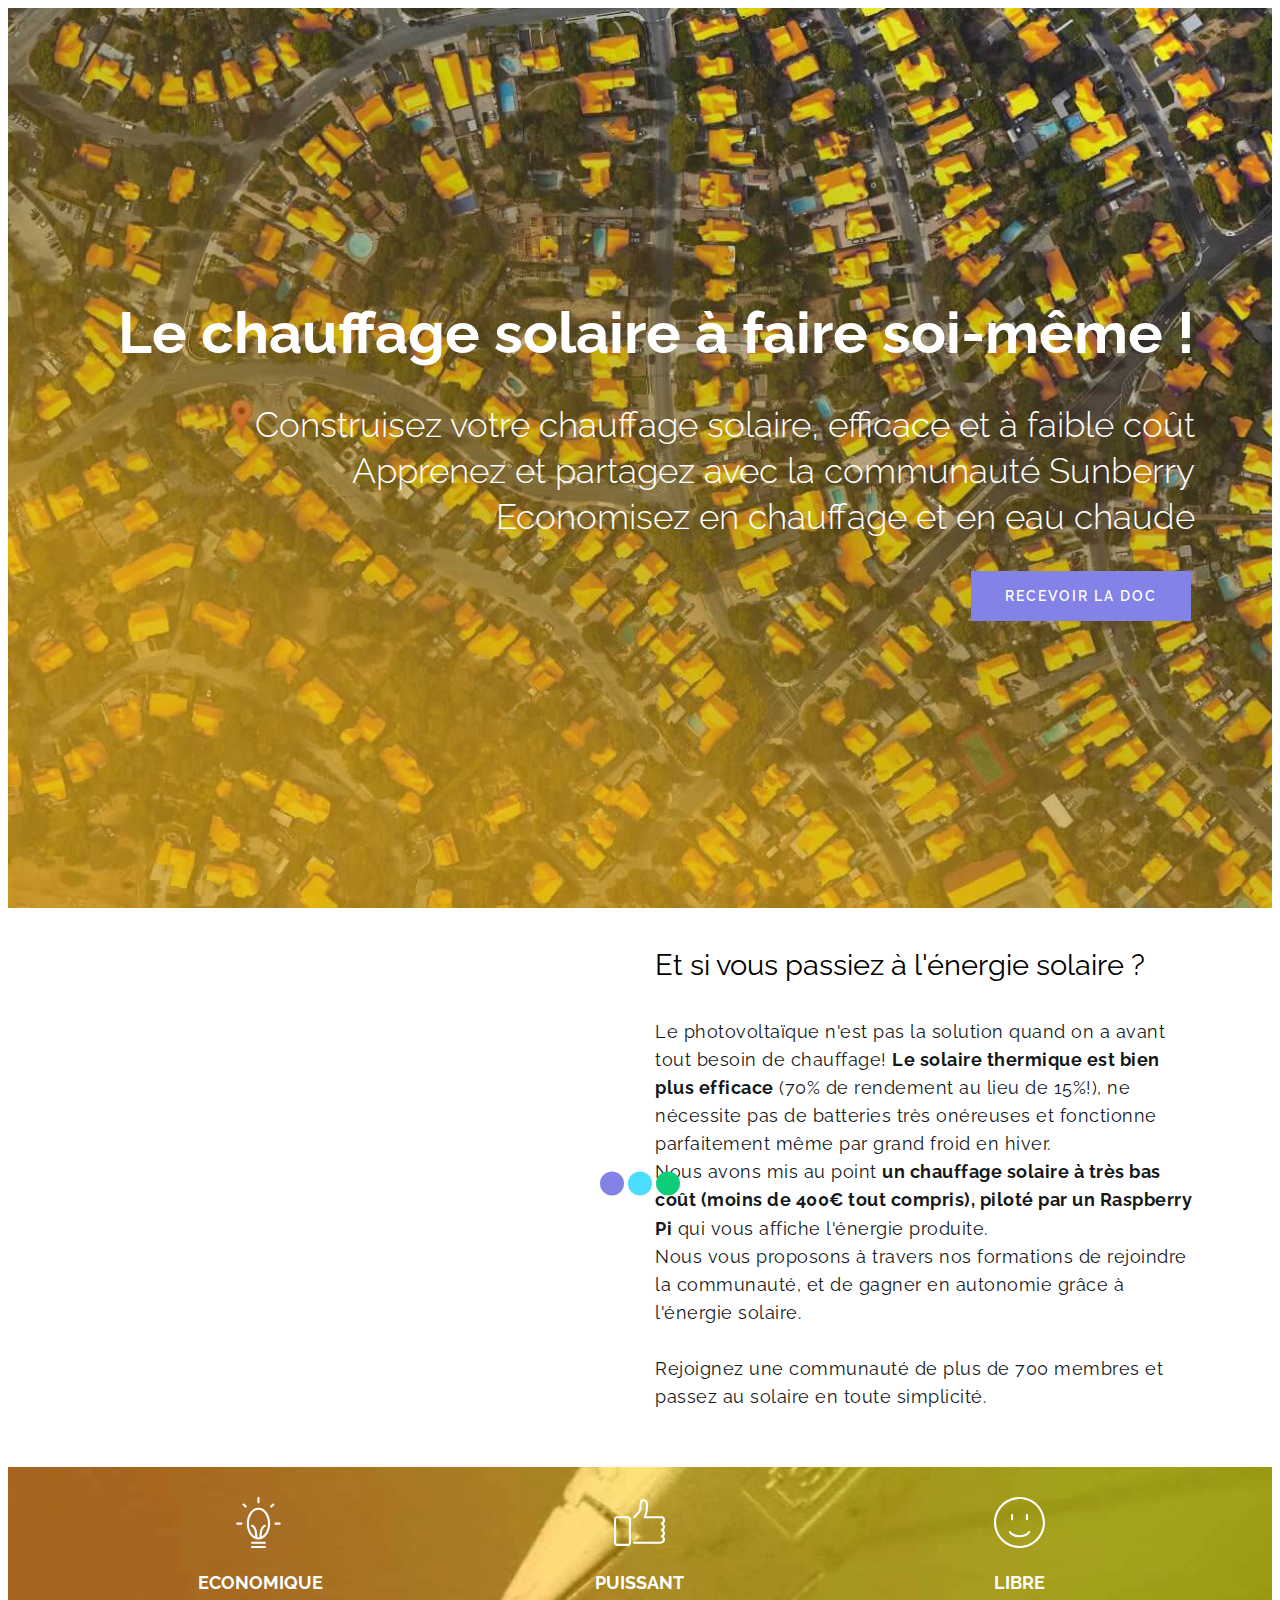
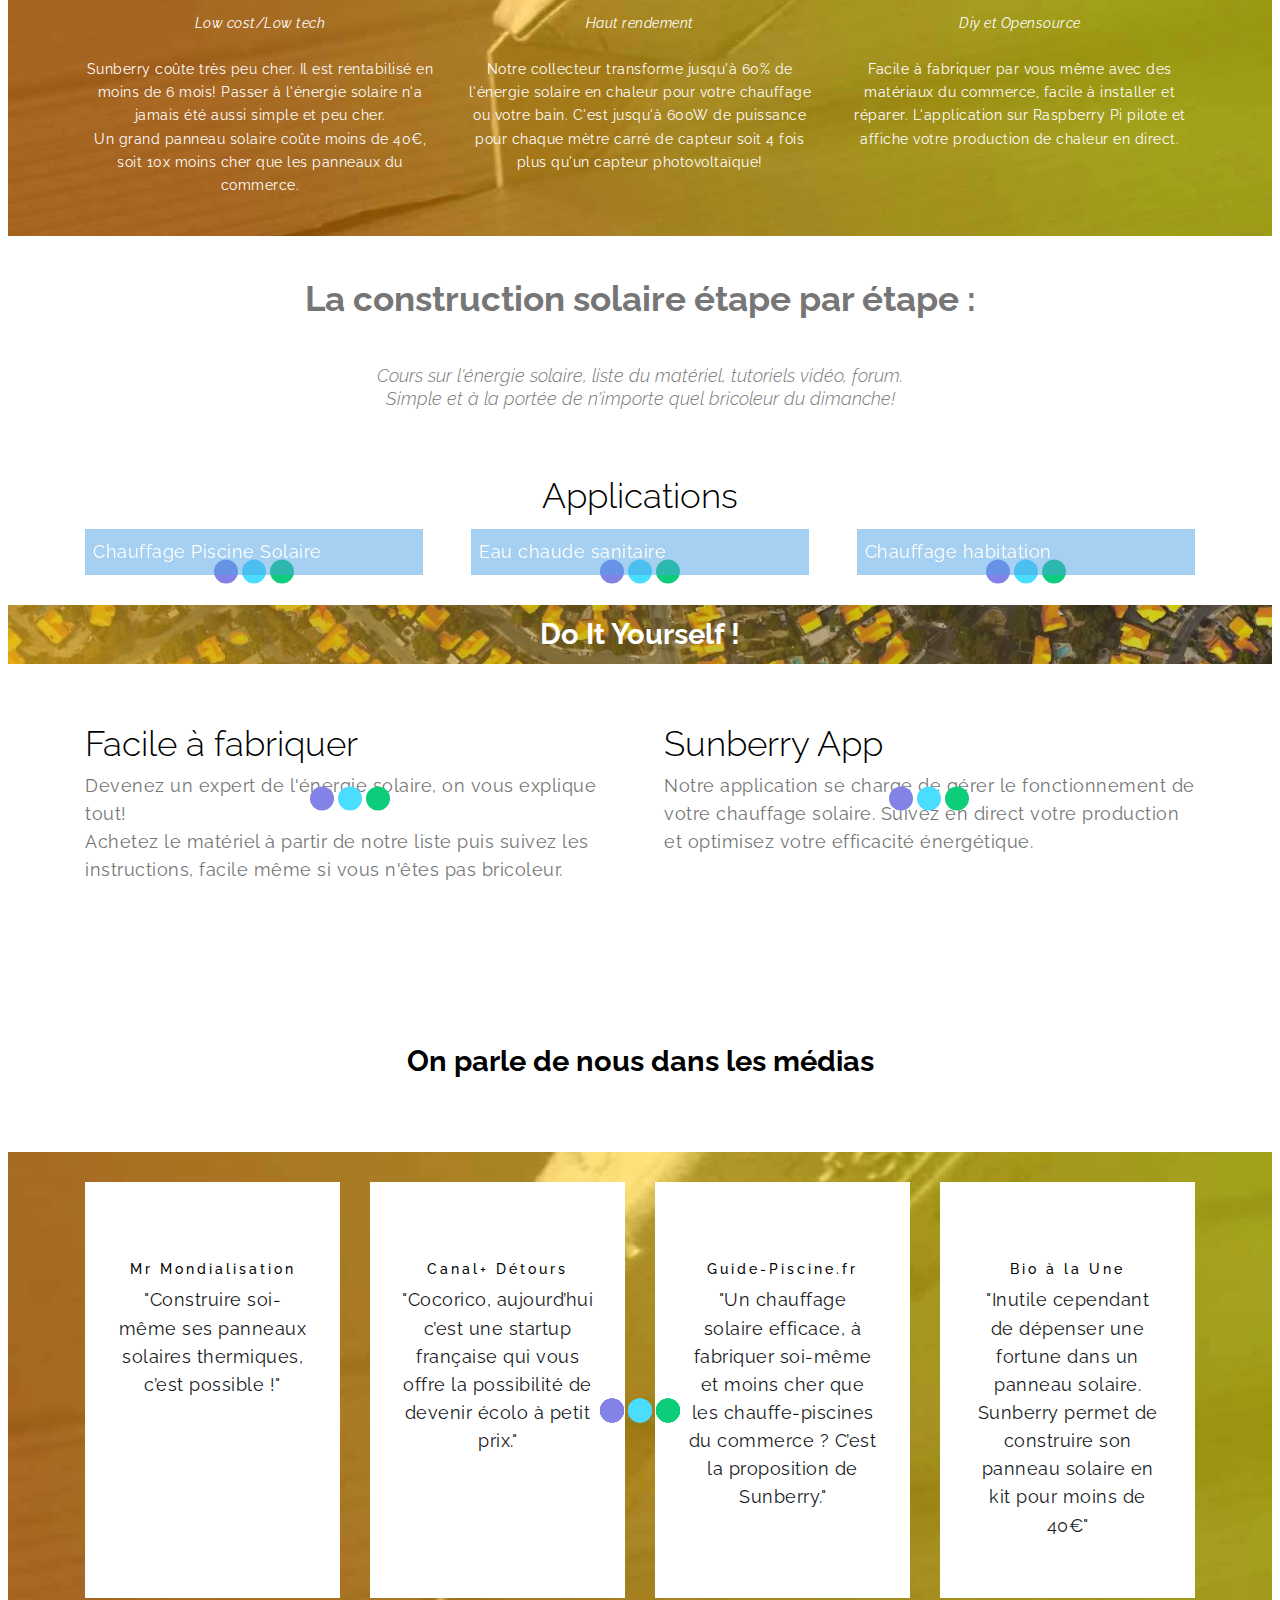
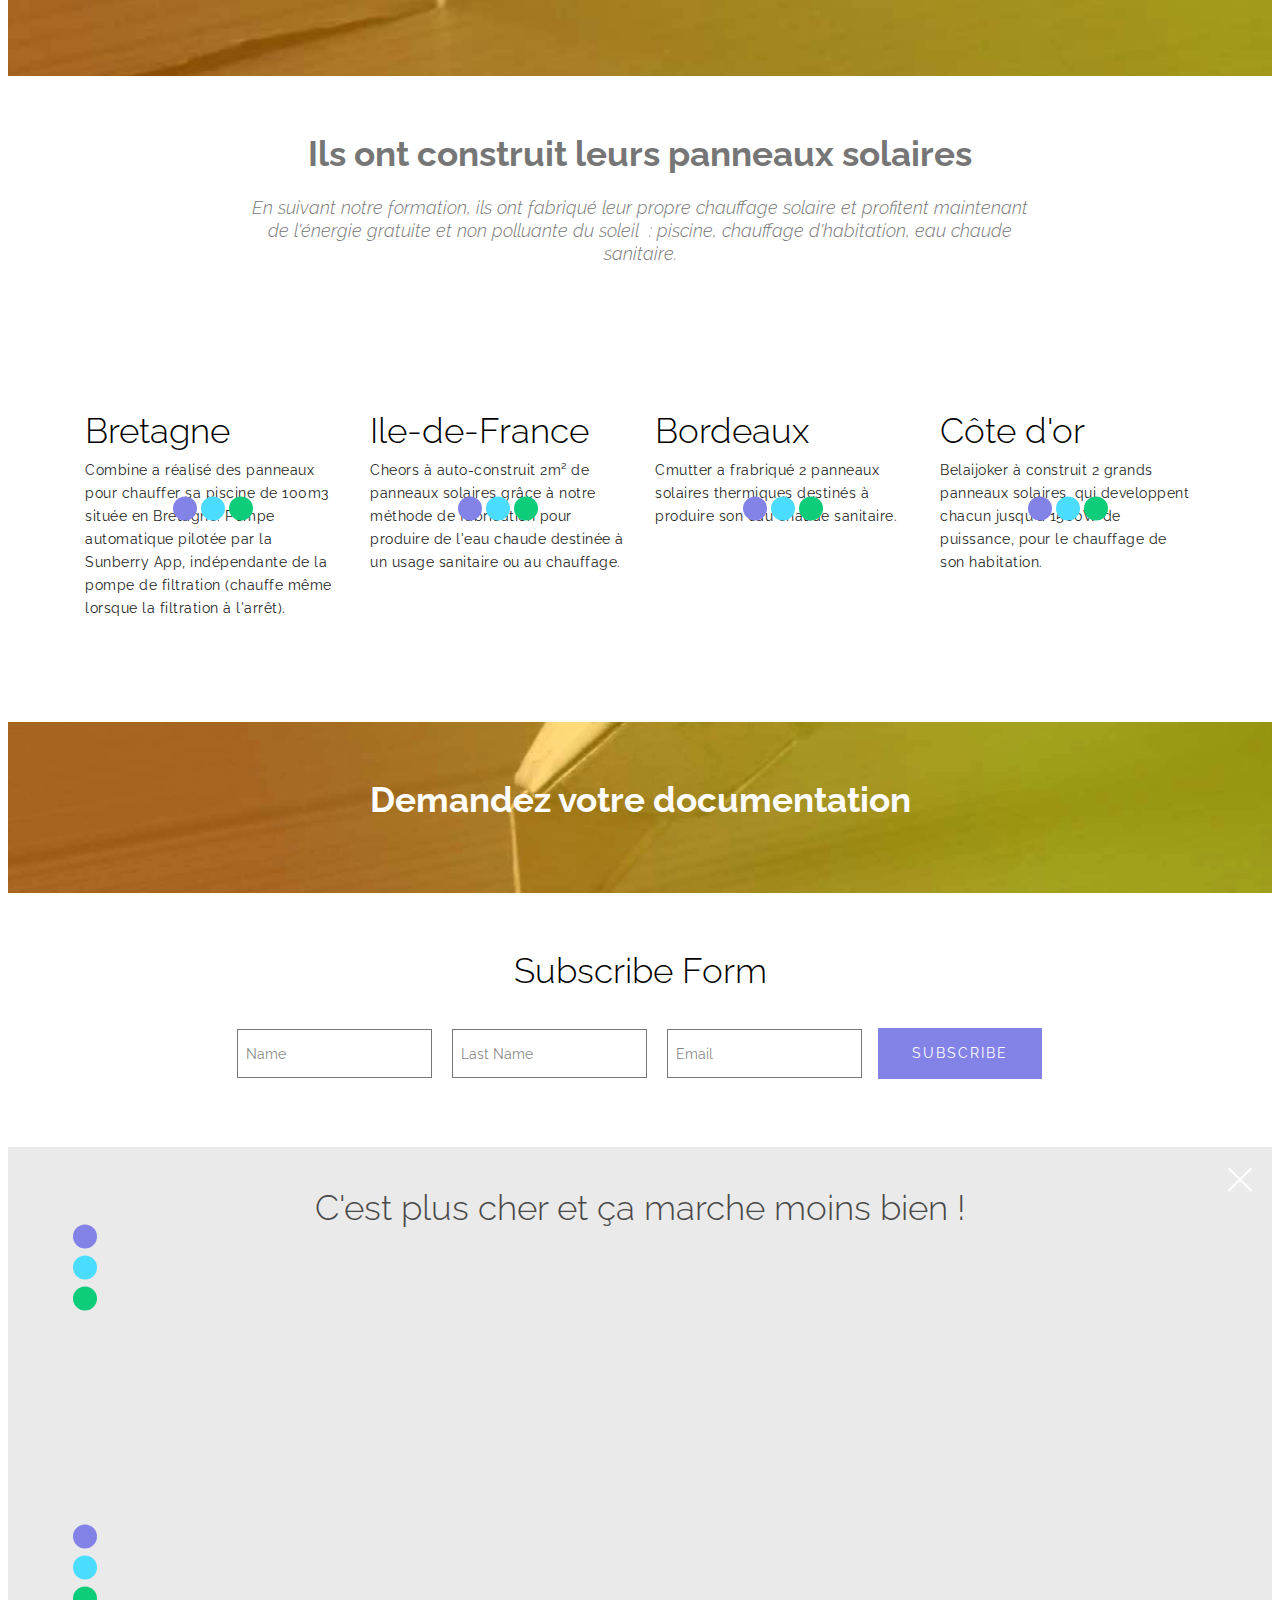
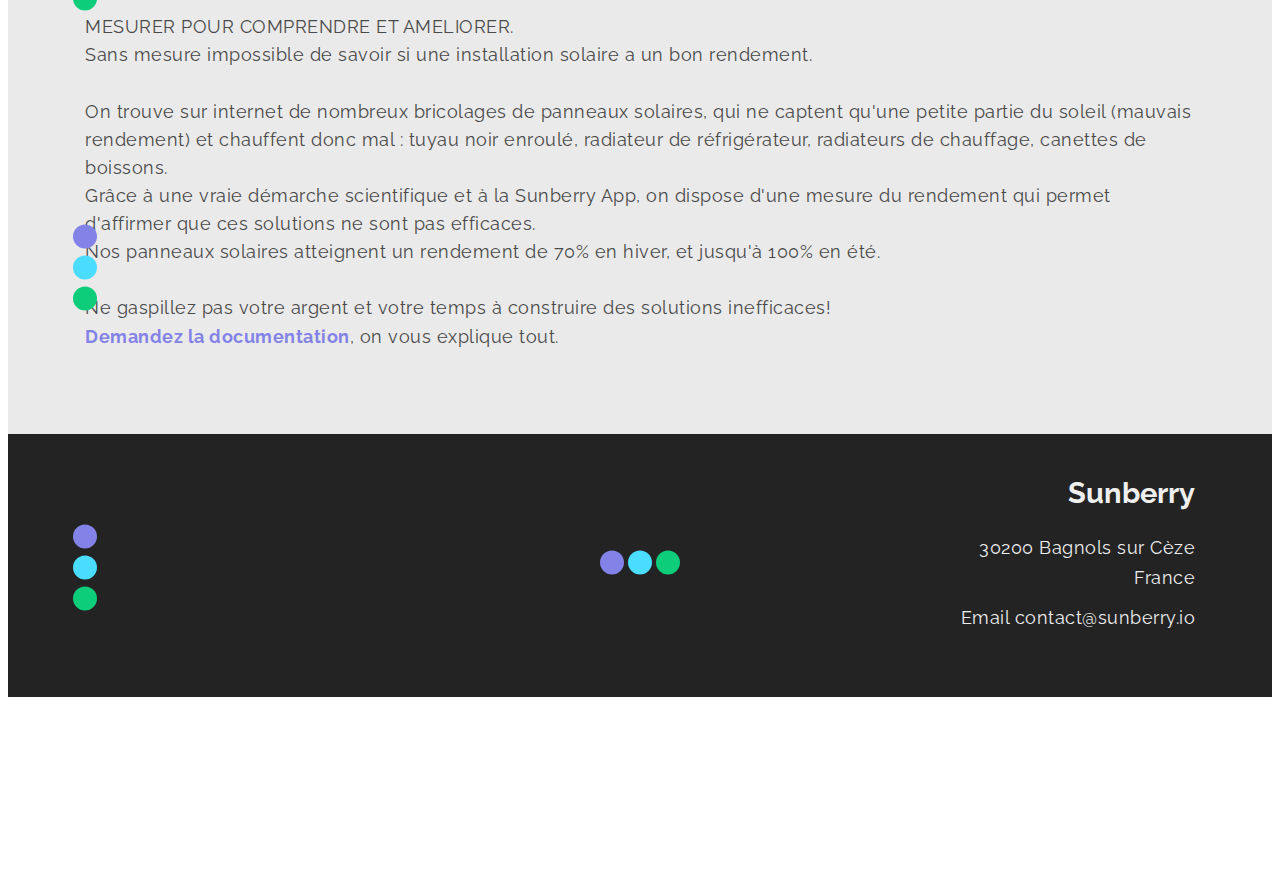
==== commit f1d07a05: "create github pages" ====
--- a/index.html
+++ b/index.html
@@ -42,40 +42,6 @@
   gtag('js', new Date());
 
   gtag('config', 'UA-86206346-3');
-<<<<<<< HEAD
-</script> <!-- Site made with Mobirise Website Builder v4.9.3, https://mobirise.com -->
-    <meta http-equiv="X-UA-Compatible" content="IE=edge">
-    <meta name="generator" content="Mobirise v4.9.3, mobirise.com">
-    <meta name="viewport" content="width=device-width, initial-scale=1, minimum-scale=1">
-    <link rel="shortcut icon" href="assets/images/favicon-196x196-128x128.png" type="image/x-icon">
-    <meta name="description" content="Fabriquez un chauffage solaire à l'efficacité testée et mesurée, avec de simples matériaux du commerce, pour très peu cher.
-La Sunberry App se charge d'automatiser son fonctionnement et affiche votre production d'énergie chaque jour.">
-    <title>Chauffage solaire DIY - Sunberry</title>
-    <link rel="canonical" href="https://sunberrysolar.github.io/sunb/">
-    <style amp-boilerplate="">body{-webkit-animation:-amp-start 8s steps(1,end) 0s 1 normal both;-moz-animation:-amp-start 8s steps(1,end) 0s 1 normal both;-ms-animation:-amp-start 8s steps(1,end) 0s 1 normal both;animation:-amp-start 8s steps(1,end) 0s 1 normal both}@-webkit-keyframes -amp-start{from{visibility:hidden}to{visibility:visible}}@-moz-keyframes -amp-start{from{visibility:hidden}to{visibility:visible}}@-ms-keyframes -amp-start{from{visibility:hidden}to{visibility:visible}}@-o-keyframes -amp-start{from{visibility:hidden}to{visibility:visible}}@keyframes -amp-start{from{visibility:hidden}to{visibility:visible}}</style>
-    <noscript><style amp-boilerplate="">body{-webkit-animation:none;-moz-animation:none;-ms-animation:none;animation:none}</style></noscript>
-    <link href="https://fonts.googleapis.com/css?family=Raleway:100,100i,200,200i,300,300i,400,400i,500,500i,600,600i,700,700i,800,800i,900,900i"
-      rel="stylesheet">
-    <style amp-custom=""> 
-div,span,h1,h2,h3,h4,h5,h6,p,blockquote,a,ol,ul,li,figcaption{font: inherit;}*{-webkit-box-sizing: border-box;box-sizing: border-box;}body{position: relative;font-style: normal;line-height: 1.5;}section{background-color: #eeeeee;background-position: 50% 50%;background-repeat: no-repeat;background-size: cover;}section,.container,.container-fluid{position: relative;word-wrap: break-word;}a.mbr-iconfont:hover{text-decoration: none;}h1,h2,h3{margin: auto;}h1,h3,p{padding: 10px 0;margin-bottom: 15px;}p,li,blockquote{color: #15181b;letter-spacing: 0.5px;line-height: 1.7;}ul,ol,pre,blockquote{margin-bottom: 0;margin-top: 0;}pre{background: #f4f4f4;padding: 10px 24px;white-space: pre-wrap;}p{margin-top: 0;}a{font-style: normal;font-weight: 400;cursor: pointer;}a,a:hover{text-decoration: none;}figure{margin-bottom: 0;}h1,h2,h3,h4,h5,h6,.h1,.h2,.h3,.h4,.h5,.h6,.display-1,.display-2,.display-3,.display-4{line-height: 1;word-break: break-word;word-wrap: break-word;}b,strong{font-weight: bold;}blockquote{padding: 10px 0 10px 20px;position: relative;border-left: 3px solid;}input:-webkit-autofill,input:-webkit-autofill:hover,input:-webkit-autofill:focus,input:-webkit-autofill:active{-webkit-transition-delay: 9999s;transition-delay: 9999s;-webkit-transition-property: background-color,color;-o-transition-property: background-color,color;transition-property: background-color,color;}html,body{height: auto;min-height: 100vh;}.mbr-section-title{font-style: normal;line-height: 1.2;}.mbr-section-subtitle{line-height: 1.3;}.mbr-text{font-style: normal;line-height: 1.6;}.btn{font-weight: 400;border-width: 2px;border-style: solid;font-style: normal;letter-spacing: 2px;margin: .4rem .5rem;white-space: normal;-webkit-transition: all .3s ease-in-out,-webkit-box-shadow 2s ease-in-out;transition: all .3s ease-in-out,-webkit-box-shadow 2s ease-in-out;-o-transition: all .3s ease-in-out,box-shadow 2s ease-in-out;transition: all .3s ease-in-out,box-shadow 2s ease-in-out;transition: all .3s ease-in-out,box-shadow 2s ease-in-out,-webkit-box-shadow 2s ease-in-out;display: -webkit-inline-box;display: -ms-inline-flexbox;display: inline-flex;-webkit-box-align: center;-ms-flex-align: center;align-items: center;-webkit-box-pack: center;-ms-flex-pack: center;justify-content: center;word-break: break-word;-webkit-align-items: center;-webkit-justify-content: center;display: -webkit-inline-flex;}.btn-form{border-radius: 0;}.btn-form:hover{cursor: pointer;}input,textarea{padding: 15px 0.5rem;margin: 0.5rem;}.mbr-figure img,.mbr-figure iframe{display: block;width: 100%;}.card{background-color: transparent;border: none;}.card-wrapper{-webkit-box-flex: 1;-webkit-flex: 1;}.card-img{text-align: center;-ms-flex-negative: 0;flex-shrink: 0;-webkit-flex-shrink: 0;}.media{max-width: 100%;margin: 0 auto;}.mbr-figure{-ms-flex-item-align: center;-ms-grid-row-align: center;-webkit-align-self: center;align-self: center;}.media-container > div{max-width: 100%;}.mbr-figure img,.card-img img{width: 100%;}@media (max-width: 991px){.media-size-item{width: auto;}.media{width: auto;}.mbr-figure{width: 100%;}}section.slider .amp-carousel-button{cursor: pointer;}amp-image-lightbox a.control{position: absolute;width: 32px;height: 32px;right: 16px;top: 16px;z-index: 1000;}amp-image-lightbox a.control .close{position: relative;}amp-image-lightbox a.control .close:before,amp-image-lightbox a.control .close:after{position: absolute;left: 15px;content: ' ';height: 33px;width: 2px;background-color: #fff;}amp-image-lightbox a.control .close:before{-webkit-transform: rotate(45deg);-ms-transform: rotate(45deg);transform: rotate(45deg);}amp-image-lightbox a.control .close:after{-webkit-transform: rotate(-45deg);-ms-transform: rotate(-45deg);transform: rotate(-45deg);}.hidden{visibility: hidden;}.super-hide{display: none;}.inactive{-webkit-user-select: none;-moz-user-select: none;-ms-user-select: none;user-select: none;pointer-events: none;-webkit-user-drag: none;user-drag: none;}textarea[type="hidden"]{display: none;}#scrollToTop{display: none;}.popover-content ul.show{min-height: 155px;}.mbr-white{color: #ffffff;}.mbr-black{color: #000000;}.mbr-bg-white{background-color: #ffffff;}.mbr-bg-black{background-color: #000000;}.align-left{text-align: left;}.align-center{text-align: center;}.align-right{text-align: right;}@media (max-width: 767px){.align-left,.align-center,.align-right,.mbr-section-btn,.mbr-section-title{text-align: center;}}.mbr-light{font-weight: 300;}.mbr-regular{font-weight: 400;}.mbr-semibold{font-weight: 500;}.mbr-bold{font-weight: 700;}.mbr-section-btn{margin-left: -.25rem;margin-right: -.25rem;font-size: 0;}nav .mbr-section-btn{margin-left: 0rem;margin-right: 0rem;}.btn .mbr-iconfont,.btn.btn-sm .mbr-iconfont{cursor: pointer;margin-right: 0.5rem;}.btn.btn-md .mbr-iconfont,.btn.btn-md .mbr-iconfont{margin-right: 0.8rem;}[type="submit"]{-webkit-appearance: none;}.google-map{height: 400px;position: relative;width: 100%;}.google-map iframe{height: 100%;width: 100%;}.google-map [data-state-details]{color: #6b6763;font-family: Montserrat;height: 1.5em;margin-top: -0.75em;padding-left: 1.25rem;padding-right: 1.25rem;position: absolute;text-align: center;top: 50%;width: 100%;}.google-map[data-state]{background: #e9e5dc;}.google-map[data-state="loading"] [data-state-details]{display: none;}.map-placeholder{display: none;}.mbr-fullscreen .mbr-overlay{height: 100vh;}.mbr-fullscreen{display: -webkit-box;display: -ms-flexbox;display: flex;display: -moz-flex;display: -ms-flex;display: -o-flex;-webkit-box-align: center;-ms-flex-align: center;align-items: center;-webkit-align-items: center;height: 100vh;-webkit-box-sizing: border-box;box-sizing: border-box;padding-top: 3rem;padding-bottom: 3rem;}section.sidebar-open:before{content: '';position: fixed;top: 0;bottom: 0;right: 0;left: 0;background-color: rgba(0,0,0,0.2);z-index: 1040;}amp-img img{max-height: 100%;max-width: 100%;}img.mbr-temp{width: 100%;}.is-builder .nodisplay + img[async],.is-builder .nodisplay + img[decoding="async"],.is-builder amp-img > a + img[async],.is-builder amp-img > a + img[decoding="async"]{display: none;}html:not(.is-builder) amp-img > a{position: absolute;top: 0;bottom: 0;left: 0;right: 0;z-index: 1;}.is-builder .temp-amp-sizer{position: absolute;}.is-builder section.slider .icon-wrap,.is-builder section[class*="gallery"] .icon-wrap{pointer-events: all;}.is-builder amp-youtube .temp-amp-sizer,.is-builder amp-vimeo .temp-amp-sizer{position: static;}.is-builder section.horizontal-menu .ampstart-btn{display: none;}@media (max-width: 991px){.is-builder section.horizontal-menu .navbar-toggler{display: block;}}.is-builder section.horizontal-menu .dropdown-menu{z-index: auto;opacity: 1;pointer-events: auto;}.is-builder section.horizontal-menu .nav-dropdown .link.dropdown-toggle[aria-expanded="true"]{margin-right: 0;padding: 0.667em 1em;}.mobirise-spinner{position: absolute;top: 50%;left: 40%;margin-left: 10%;-webkit-transform: translate3d(-50%,-50%,0);z-index: 4;}.mobirise-spinner em{width: 24px;height: 24px;border-radius: 100%;display: inline-block;-webkit-animation: slide 1s infinite;}.mobirise-spinner em:nth-child(1){-webkit-animation-delay: 0.1s;}.mobirise-spinner em:nth-child(2){-webkit-animation-delay: 0.2s;}.mobirise-spinner em:nth-child(3){-webkit-animation-delay: 0.3s;}@-webkit-keyframes slide{0%{-webkit-transform: scale(1);}50%{opacity: 0.3;-webkit-transform: scale(2);}100%{-webkit-transform: scale(1);}}@keyframes slide{0%{-webkit-transform: scale(1);}50%{opacity: 0.3;-webkit-transform: scale(2);}100%{-webkit-transform: scale(1);}}.mobirise-loader .amp-active > div{display: none;}.mbr-container{max-width: 800px;padding: 0 10px;margin: 0 auto;position: relative;}.container{padding-right: 15px;padding-left: 15px;width: 100%;margin-right: auto;margin-left: auto;}@media (max-width: 767px){.container{max-width: 540px;}}@media (min-width: 768px){.container{max-width: 720px;}}@media (min-width: 992px){.container{max-width: 960px;}}@media (min-width: 1200px){.container{max-width: 1140px;}}.mbr-row{display: -webkit-box;display: -ms-flexbox;display: flex;-ms-flex-wrap: wrap;flex-wrap: wrap;margin-right: -15px;margin-left: -15px;}.mbr-justify-content-center{-webkit-box-pack: center;-ms-flex-pack: center;justify-content: center;-webkit-justify-content: center;}@media (max-width: 767px){.mbr-col-sm-12{-ms-flex: 0 0 100%;-webkit-box-flex: 0;flex: 0 0 100%;max-width: 100%;padding-right: 15px;padding-left: 15px;-webkit-flex: 0 0 100%;}.mbr-row{margin: 0;}}@media (min-width: 768px){.mbr-col-md-3{-ms-flex: 0 0 25%;-webkit-box-flex: 0;flex: 0 0 25%;max-width: 25%;padding-right: 15px;padding-left: 15px;-webkit-flex: 0 0 25%;}.mbr-col-md-4{-ms-flex: 0 0 33.333333%;-webkit-box-flex: 0;flex: 0 0 33.333333%;max-width: 33.333333%;padding-right: 15px;padding-left: 15px;-webkit-flex: 0 0 33.333333%;}.mbr-col-md-5{-ms-flex: 0 0 41.666667%;-webkit-box-flex: 0;flex: 0 0 41.666667%;max-width: 41.666667%;padding-right: 15px;padding-left: 15px;-webkit-flex: 0 0 41.666667%;}.mbr-col-md-6{-ms-flex: 0 0 50%;-webkit-box-flex: 0;flex: 0 0 50%;max-width: 50%;padding-right: 15px;padding-left: 15px;-webkit-flex: 0 0 50%;}.mbr-col-md-7{-ms-flex: 0 0 58.333333%;-webkit-box-flex: 0;flex: 0 0 58.333333%;max-width: 58.333333%;padding-right: 15px;padding-left: 15px;-webkit-flex: 0 0 58.333333%;}.mbr-col-md-8{-ms-flex: 0 0 66.666667%;-webkit-box-flex: 0;flex: 0 0 66.666667%;max-width: 66.666667%;padding-left: 15px;padding-right: 15px;-webkit-flex: 0 0 66.666667%;}.mbr-col-md-10{-ms-flex: 0 0 83.333333%;-webkit-box-flex: 0;flex: 0 0 83.333333%;max-width: 83.333333%;padding-left: 15px;padding-right: 15px;-webkit-flex: 0 0 83.333333%;}.mbr-col-md-12{-ms-flex: 0 0 100%;-webkit-box-flex: 0;flex: 0 0 100%;max-width: 100%;padding-right: 15px;padding-left: 15px;-webkit-flex: 0 0 100%;}}@media (min-width: 992px){.mbr-col-lg-2{-ms-flex: 0 0 16.666667%;-webkit-box-flex: 0;flex: 0 0 16.666667%;max-width: 16.666667%;padding-right: 15px;padding-left: 15px;-webkit-flex: 0 0 16.666667%;}.mbr-col-lg-3{-ms-flex: 0 0 25%;-webkit-box-flex: 0;flex: 0 0 25%;max-width: 25%;padding-right: 15px;padding-left: 15px;-webkit-flex: 0 0 25%;}.mbr-col-lg-4{-ms-flex: 0 0 33.33%;-webkit-box-flex: 0;flex: 0 0 33.33%;max-width: 33.33%;padding-right: 15px;padding-left: 15px;-webkit-flex: 0 0 33.33%;}.mbr-col-lg-5{-ms-flex: 0 0 41.666%;-webkit-box-flex: 0;flex: 0 0 41.666%;max-width: 41.666%;padding-right: 15px;padding-left: 15px;-webkit-flex: 0 0 41.666%;}.mbr-col-lg-6{-ms-flex: 0 0 50%;-webkit-box-flex: 0;flex: 0 0 50%;max-width: 50%;padding-right: 15px;padding-left: 15px;-webkit-flex: 0 0 50%;}.mbr-col-lg-8{-ms-flex: 0 0 66.666667%;-webkit-box-flex: 0;flex: 0 0 66.666667%;max-width: 66.666667%;padding-left: 15px;padding-right: 15px;-webkit-flex: 0 0 66.666667%;}.mbr-col-lg-10{-ms-flex: 0 0 83.3333%;-webkit-box-flex: 0;flex: 0 0 83.3333%;max-width: 83.3333%;padding-right: 15px;padding-left: 15px;-webkit-flex: 0 0 83.3333%;}.mbr-col-lg-12{-ms-flex: 0 0 100%;-webkit-box-flex: 0;flex: 0 0 100%;max-width: 100%;padding-right: 15px;padding-left: 15px;-webkit-flex: 0 0 100%;}}@media (min-width: 1200px){.mbr-col-xl-7{-ms-flex: 0 0 58.333333%;-webkit-box-flex: 0;flex: 0 0 58.333333%;max-width: 58.333333%;padding-right: 15px;padding-left: 15px;-webkit-flex: 0 0 58.333333%;}.mbr-col-xl-8{-ms-flex: 0 0 66.666667%;-webkit-box-flex: 0;flex: 0 0 66.666667%;max-width: 66.666667%;padding-left: 15px;padding-right: 15px;-webkit-flex: 0 0 66.666667%;}}amp-sidebar{background: transparent;}#scrollToTopMarker{position: absolute;width: 0px;height: 0px;top: 300px;}#scrollToTopButton{position: fixed;bottom: 25px;right: 25px;opacity: .4;z-index: 5000;font-size: 32px;height: 60px;width: 60px;border: none;border-radius: 3px;cursor: pointer;}#scrollToTopButton:focus{outline: none;}#scrollToTopButton a:before{content: '';position: absolute;height: 40%;top: 36%;width: 2px;left: calc(50% - 1px);}#scrollToTopButton a:after{content: '';position: absolute;border-top: 2px solid;border-right: 2px solid;width: 40%;height: 40%;left: calc(30% - 1px);bottom: 30%;-ms-transform: rotate(-45deg);transform: rotate(-45deg);-webkit-transform: rotate(-45deg);}.is-builder #scrollToTopButton a:after{left: 30%;}
-body{font-family: Roboto;}blockquote{border-color: #8282e7;}.display-1{font-family: 'Raleway',sans-serif;font-size: 3.6rem;}.display-2{font-family: 'Raleway',sans-serif;font-size: 2.2rem;}.display-4{font-family: 'Raleway',sans-serif;font-size: 0.9rem;}.display-5{font-family: 'Raleway',sans-serif;font-size: 1.8rem;}.display-7{font-family: 'Raleway',sans-serif;font-size: 1.1rem;}input,textarea{font-family: 'Raleway',sans-serif;font-size: 0.9rem;}.display-1 .mbr-iconfont-btn{font-size: 3.6rem;width: 3.6rem;}.display-2 .mbr-iconfont-btn{font-size: 2.2rem;width: 2.2rem;}.display-4 .mbr-iconfont-btn{font-size: 0.9rem;width: 0.9rem;}.display-5 .mbr-iconfont-btn{font-size: 1.8rem;width: 1.8rem;}.display-7 .mbr-iconfont-btn{font-size: 1.1rem;width: 1.1rem;}@media (max-width: 768px){.display-1{font-size: 2.88rem;font-size: calc( 1.91rem + (3.6 - 1.91) * ((100vw - 20rem) / (48 - 20)));line-height: calc( 1.4 * (1.91rem + (3.6 - 1.91) * ((100vw - 20rem) / (48 - 20))));}.display-2{font-size: 1.76rem;font-size: calc( 1.42rem + (2.2 - 1.42) * ((100vw - 20rem) / (48 - 20)));line-height: calc( 1.4 * (1.42rem + (2.2 - 1.42) * ((100vw - 20rem) / (48 - 20))));}.display-4{font-size: 0.72rem;font-size: calc( 0.965rem + (0.9 - 0.965) * ((100vw - 20rem) / (48 - 20)));line-height: calc( 1.4 * (0.965rem + (0.9 - 0.965) * ((100vw - 20rem) / (48 - 20))));}.display-5{font-size: 1.44rem;font-size: calc( 1.28rem + (1.8 - 1.28) * ((100vw - 20rem) / (48 - 20)));line-height: calc( 1.4 * (1.28rem + (1.8 - 1.28) * ((100vw - 20rem) / (48 - 20))));}}.btn{padding: 1rem 2rem;border-radius: 0px;}.btn-sm{border-width: 1px;padding: 0.6rem 0.8rem;border-radius: 0px;}.btn-md{font-weight: 600;padding: 1rem 2rem;border-radius: 0px;}.bg-primary{background-color: #8282e7;}.bg-success{background-color: #0dcd7b;}.bg-info{background-color: #8282e7;}.bg-warning{background-color: #767676;}.bg-danger{background-color: #a0a0a0;}.btn-primary,.btn-primary:active,.btn-primary.active{background-color: #8282e7;border-color: #8282e7;color: #ffffff;}.btn-primary:hover,.btn-primary:focus,.btn-primary.focus{color: #ffffff;background-color: #4242db;border-color: #4242db;}.btn-primary.disabled,.btn-primary:disabled{color: #ffffff;background-color: #4242db;border-color: #4242db;}.btn-secondary,.btn-secondary:active,.btn-secondary.active{background-color: #4addff;border-color: #4addff;color: #003c4a;}.btn-secondary:hover,.btn-secondary:focus,.btn-secondary.focus{color: #003c4a;background-color: #00cdfd;border-color: #00cdfd;}.btn-secondary.disabled,.btn-secondary:disabled{color: #003c4a;background-color: #00cdfd;border-color: #00cdfd;}.btn-info,.btn-info:active,.btn-info.active{background-color: #8282e7;border-color: #8282e7;color: #ffffff;}.btn-info:hover,.btn-info:focus,.btn-info.focus{color: #ffffff;background-color: #4242db;border-color: #4242db;}.btn-info.disabled,.btn-info:disabled{color: #ffffff;background-color: #4242db;border-color: #4242db;}.btn-success,.btn-success:active,.btn-success.active{background-color: #0dcd7b;border-color: #0dcd7b;color: #ffffff;}.btn-success:hover,.btn-success:focus,.btn-success.focus{color: #ffffff;background-color: #088550;border-color: #088550;}.btn-success.disabled,.btn-success:disabled{color: #ffffff;background-color: #088550;border-color: #088550;}.btn-warning,.btn-warning:active,.btn-warning.active{background-color: #767676;border-color: #767676;color: #ffffff;}.btn-warning:hover,.btn-warning:focus,.btn-warning.focus{color: #ffffff;background-color: #505050;border-color: #505050;}.btn-warning.disabled,.btn-warning:disabled{color: #ffffff;background-color: #505050;border-color: #505050;}.btn-danger,.btn-danger:active,.btn-danger.active{background-color: #a0a0a0;border-color: #a0a0a0;color: #ffffff;}.btn-danger:hover,.btn-danger:focus,.btn-danger.focus{color: #ffffff;background-color: #7a7a7a;border-color: #7a7a7a;}.btn-danger.disabled,.btn-danger:disabled{color: #ffffff;background-color: #7a7a7a;border-color: #7a7a7a;}.btn-black,.btn-black:active,.btn-black.active{background-color: #333333;border-color: #333333;color: #ffffff;}.btn-black:hover,.btn-black:focus,.btn-black.focus{color: #ffffff;background-color: #0d0d0d;border-color: #0d0d0d;}.btn-black.disabled,.btn-black:disabled{color: #ffffff;background-color: #0d0d0d;border-color: #0d0d0d;}.btn-white,.btn-white:active,.btn-white.active{background-color: #ffffff;border-color: #ffffff;color: #808080;}.btn-white:hover,.btn-white:focus,.btn-white.focus{color: #808080;background-color: #d9d9d9;border-color: #d9d9d9;}.btn-white.disabled,.btn-white:disabled{color: #808080;background-color: #d9d9d9;border-color: #d9d9d9;}.btn-white,.btn-white:active,.btn-white.active{color: #333333;}.btn-white:hover,.btn-white:focus,.btn-white.focus{color: #333333;}.btn-white.disabled,.btn-white:disabled{color: #333333;}.btn-primary-outline,.btn-primary-outline:active,.btn-primary-outline.active{background: none;border-color: #2c2cd7;color: #2c2cd7;}.btn-primary-outline:hover,.btn-primary-outline:focus,.btn-primary-outline.focus{color: #ffffff;background-color: #8282e7;border-color: #8282e7;}.btn-primary-outline.disabled,.btn-primary-outline:disabled{color: #ffffff;background-color: #8282e7;border-color: #8282e7;}.btn-secondary-outline,.btn-secondary-outline:active,.btn-secondary-outline.active{background: none;border-color: #00b8e3;color: #00b8e3;}.btn-secondary-outline:hover,.btn-secondary-outline:focus,.btn-secondary-outline.focus{color: #003c4a;background-color: #4addff;border-color: #4addff;}.btn-secondary-outline.disabled,.btn-secondary-outline:disabled{color: #003c4a;background-color: #4addff;border-color: #4addff;}.btn-info-outline,.btn-info-outline:active,.btn-info-outline.active{background: none;border-color: #2c2cd7;color: #2c2cd7;}.btn-info-outline:hover,.btn-info-outline:focus,.btn-info-outline.focus{color: #ffffff;background-color: #8282e7;border-color: #8282e7;}.btn-info-outline.disabled,.btn-info-outline:disabled{color: #ffffff;background-color: #8282e7;border-color: #8282e7;}.btn-success-outline,.btn-success-outline:active,.btn-success-outline.active{background: none;border-color: #076d41;color: #076d41;}.btn-success-outline:hover,.btn-success-outline:focus,.btn-success-outline.focus{color: #ffffff;background-color: #0dcd7b;border-color: #0dcd7b;}.btn-success-outline.disabled,.btn-success-outline:disabled{color: #ffffff;background-color: #0dcd7b;border-color: #0dcd7b;}.btn-warning-outline,.btn-warning-outline:active,.btn-warning-outline.active{background: none;border-color: #434343;color: #434343;}.btn-warning-outline:hover,.btn-warning-outline:focus,.btn-warning-outline.focus{color: #ffffff;background-color: #767676;border-color: #767676;}.btn-warning-outline.disabled,.btn-warning-outline:disabled{color: #ffffff;background-color: #767676;border-color: #767676;}.btn-danger-outline,.btn-danger-outline:active,.btn-danger-outline.active{background: none;border-color: #6d6d6d;color: #6d6d6d;}.btn-danger-outline:hover,.btn-danger-outline:focus,.btn-danger-outline.focus{color: #ffffff;background-color: #a0a0a0;border-color: #a0a0a0;}.btn-danger-outline.disabled,.btn-danger-outline:disabled{color: #ffffff;background-color: #a0a0a0;border-color: #a0a0a0;}.btn-black-outline,.btn-black-outline:active,.btn-black-outline.active{background: none;border-color: #000000;color: #000000;}.btn-black-outline:hover,.btn-black-outline:focus,.btn-black-outline.focus{color: #ffffff;background-color: #333333;border-color: #333333;}.btn-black-outline.disabled,.btn-black-outline:disabled{color: #ffffff;background-color: #333333;border-color: #333333;}.btn-white-outline,.btn-white-outline:active,.btn-white-outline.active{background: none;border-color: #ffffff;color: #ffffff;}.btn-white-outline:hover,.btn-white-outline:focus,.btn-white-outline.focus{color: #333333;background-color: #ffffff;border-color: #ffffff;}.text-primary{color: #8282e7;}.text-secondary{color: #4addff;}.text-success{color: #0dcd7b;}.text-info{color: #8282e7;}.text-warning{color: #767676;}.text-danger{color: #a0a0a0;}.text-white{color: #ffffff;}.text-black{color: #000000;}a.text-primary:hover,a.text-primary:focus{color: #2c2cd7;}a.text-secondary:hover,a.text-secondary:focus{color: #00b8e3;}a.text-success:hover,a.text-success:focus{color: #076d41;}a.text-info:hover,a.text-info:focus{color: #2c2cd7;}a.text-warning:hover,a.text-warning:focus{color: #434343;}a.text-danger:hover,a.text-danger:focus{color: #6d6d6d;}a.text-white:hover,a.text-white:focus{color: #b3b3b3;}a.text-black:hover,a.text-black:focus{color: #4d4d4d;}.alert-success{background-color: #0dcd7b;}.alert-info{background-color: #8282e7;}.alert-warning{background-color: #767676;}.alert-danger{background-color: #a0a0a0;}a,a:hover{color: #8282e7;}.mbr-plan-header.bg-primary .mbr-plan-subtitle,.mbr-plan-header.bg-primary .mbr-plan-price-desc{color: #ffffff;}.mbr-plan-header.bg-success .mbr-plan-subtitle,.mbr-plan-header.bg-success .mbr-plan-price-desc{color: #acfad9;}.mbr-plan-header.bg-info .mbr-plan-subtitle,.mbr-plan-header.bg-info .mbr-plan-price-desc{color: #ffffff;}.mbr-plan-header.bg-warning .mbr-plan-subtitle,.mbr-plan-header.bg-warning .mbr-plan-price-desc{color: #b6b6b6;}.mbr-plan-header.bg-danger .mbr-plan-subtitle,.mbr-plan-header.bg-danger .mbr-plan-price-desc{color: #e0e0e0;}.mobirise-spinner em:nth-child(1){background: #8282e7;}.mobirise-spinner em:nth-child(2){background: #4addff;}.mobirise-spinner em:nth-child(3){background: #0dcd7b;}#scrollToTopMarker{display: none;}#scrollToTopButton{background-color: #5d5de7;}#scrollToTopButton a:before{background: #ffffff;}#scrollToTopButton a:after{border-top-color: #ffffff;border-right-color: #ffffff;}.cid-riQ36rBPp1{background-image: url("assets/images/bg-header-1600x908.jpg");}.cid-riQ36rBPp1 .mbr-section-title{text-align: right;}.cid-riQcdxnm49{padding-top: 30px;padding-bottom: 30px;background-color: #ffffff;}.cid-riQcdxnm49 .text-block{margin: auto;}.cid-riQcdxnm49 amp-img{text-align: center;}@media (min-width: 768px){.cid-riQcdxnm49 .image-block{padding-right: 2rem;}}@media (max-width: 767px){.cid-riQcdxnm49 .image-block{padding-bottom: 1rem;}}.cid-riQklek1dF{padding-top: 30px;padding-bottom: 30px;background-image: url("assets/images/bg-testimonials-1599x498.jpg");}.cid-riQklek1dF .card-img{margin-bottom: 1rem;display: inline-block;width: 100%;height: 3.2rem;}.cid-riQklek1dF .card-img .mbr-iconfont{color: #ffffff;font-size: 3.2rem;width: 3.2rem;}@media (max-width: 767px){.cid-riQklek1dF .card-img .mbr-iconfont{font-size: 30px;width: 30px;}}@media (max-width: 767px){.cid-riQklek1dF .card-img{height: 30px;}}.cid-riQklek1dF .mbr-card-title,.cid-riQklek1dF .mbr-text{margin: 0;width: 100%;}.cid-riTbQELwFd{padding-top: 45px;padding-bottom: 0px;background-color: #ffffff;}.cid-riTbQELwFd .mbr-title{padding-bottom: 1rem;}.cid-riTbQELwFd .mbr-section-btn{padding-top: 1.5rem;}.cid-riTbQELwFd H2{color: #767676;}.cid-riTbQELwFd .mbr-section-subtitle DIV{color: #767676;}.cid-riQyXObSYK{background-color: #ffffff;}.cid-riQyXObSYK .mbr-row{margin: 0;}.cid-riQyXObSYK .mbr-section-title{padding: 1rem 0;}.cid-riQyXObSYK .video-block{margin: auto;width: 66%;width: 100%;}@media (max-width: 767px){.cid-riQyXObSYK .video-block{width: 100%;}}.cid-riU3eX8nvv{padding-top: 30px;padding-bottom: 30px;background-color: #ffffff;}.cid-riU3eX8nvv .title{padding-bottom: 2rem;}@media (min-width: 768px) and (max-width: 991px){.cid-riU3eX8nvv .image-wrap.pb{padding-bottom: 3rem;}}@media (max-width: 767px){.cid-riU3eX8nvv .image-wrap:not(.last-child){padding-bottom: 2rem;}}@media (min-width: 992px){.cid-riU3eX8nvv .image-wrap.lg-px{padding-left: 1.5rem;padding-right: 1.5rem;}.cid-riU3eX8nvv .image-wrap.lg-px.pb{padding-bottom: 3rem;}.cid-riU3eX8nvv .mbr-row{margin-left: -1.5rem;margin-right: -1.5rem;}}@media (min-width: 768px) and (max-width: 991px){.cid-riU3eX8nvv .image-wrap{padding-left: 1.5rem;padding-right: 1.5rem;}.cid-riU3eX8nvv .mbr-row{margin-left: -1.5rem;margin-right: -1.5rem;}}.cid-riU3eX8nvv .image-box{position: relative;}.cid-riU3eX8nvv .image-box .img-caption{position: absolute;display: flex;align-items: flex-end;bottom: 0;left: 0;width: 100%;height: 0px;background-color: rgba(78,162,227,0.5);pointer-events: none;transition: all 0.3s;z-index: 10;}.cid-riU3eX8nvv .image-box .img-caption .caption-text{margin: 0;padding: 0.5rem;width: 100%;height: auto;pointer-events: all;transition: all 0.1s 0.2s;background-color: rgba(78,162,227,0.5);}@media (min-width: 768px){.cid-riU3eX8nvv .image-box:hover .img-caption{height: 100%;}.cid-riU3eX8nvv .image-box:hover .img-caption .caption-text{background-color: transparent;transition: all 0s;}}.cid-riU6KpYL9r{padding-top: 15px;padding-bottom: 0px;background-image: url("assets/images/bg-header-1600x908.jpg");}.cid-riU6KpYL9r .mbr-title{padding-bottom: 1rem;color: #ffffff;}.cid-riU6KpYL9r .mbr-section-btn{padding-top: 1.5rem;}.cid-riU7dSXYxq{padding-top: 30px;padding-bottom: 30px;background-color: #ffffff;}.cid-riU7dSXYxq .card{margin-bottom: 3rem;position: relative;display: flex;-ms-flex-direction: column;-webkit-flex-direction: column;flex-direction: column;min-width: 0;word-wrap: break-word;background-clip: border-box;border-radius: .25rem;width: 100%;min-height: 1px;}@media (min-width: 768px){.cid-riU7dSXYxq .card{padding-left: 1.5rem;padding-right: 1.5rem;}}@media (max-width: 767px){.cid-riU7dSXYxq .card{margin-bottom: 30px;}}.cid-riU7dSXYxq .card-title{margin: 0;}.cid-riU7dSXYxq .card-box{padding-top: 2rem;}.cid-riU7dSXYxq amp-img{width: 100%;}.cid-riU7dSXYxq .mbr-text{color: #767676;}@media (min-width: 768px){.cid-riU7dSXYxq .mbr-row{margin-left: -1.5rem;margin-right: -1.5rem;}}.cid-riQzacmpPE{padding-top: 60px;padding-bottom: 60px;background-color: #ffffff;}.cid-riQzacmpPE .mbr-title{padding-bottom: 1rem;}.cid-riQzacmpPE .mbr-section-btn{padding-top: 1.5rem;}.cid-riQpijuxTK{padding-top: 30px;padding-bottom: 30px;background-image: url("assets/images/bg-testimonials-1599x498.jpg");}.cid-riQpijuxTK .card{display: flex;-ms-flex-direction: column;-webkit-flex-direction: column;flex-direction: column;border-radius: 0;width: 100%;margin-bottom: 3rem;}@media (max-width: 767px){.cid-riQpijuxTK .card{margin-bottom: 30px;}}.cid-riQpijuxTK .card .card-wrapper{background: #ffffff;padding-top: 3rem;}@media (max-width: 767px){.cid-riQpijuxTK .card .card-wrapper{padding-top: 1rem;}}@media (min-width: 768px) and (max-width: 991px){.cid-riQpijuxTK .card{padding-left: 1.5rem;padding-right: 1.5rem;}}.cid-riQpijuxTK .card-img amp-img{border-radius: 50%;width: 50%;margin: auto;}.cid-riQpijuxTK .card-img amp-img img{border-radius: 50%;}.cid-riQpijuxTK .card-subtitle{letter-spacing: 3px;font-weight: 500;}.cid-riQpijuxTK .mbr-text,.cid-riQpijuxTK .card-subtitle{margin: 0;}.cid-riQpijuxTK .card-box{padding: 2rem 2rem 3rem;}@media (max-width: 767px){.cid-riQpijuxTK .card-box{padding: 1rem;}}@media (min-width: 768px) and (max-width: 991px){.cid-riQpijuxTK .mbr-row{margin-left: -1.5rem;margin-right: -1.5rem;}}.cid-riQzmbp44X{padding-top: 60px;padding-bottom: 60px;background-color: #ffffff;}.cid-riQzmbp44X .mbr-title{padding-bottom: 1rem;}.cid-riQzmbp44X .mbr-section-btn{padding-top: 1.5rem;}.cid-riQzmbp44X .mbr-section-subtitle{color: #767676;}.cid-riQzmbp44X H2{color: #767676;}.cid-riQ3lOpoY6{padding-top: 30px;padding-bottom: 30px;background-color: #ffffff;}.cid-riQ3lOpoY6 .card{margin-bottom: 3rem;position: relative;display: flex;-ms-flex-direction: column;-webkit-flex-direction: column;flex-direction: column;min-width: 0;word-wrap: break-word;background-clip: border-box;border-radius: 0;width: 100%;min-height: 1px;}@media (max-width: 767px){.cid-riQ3lOpoY6 .card{margin-bottom: 30px;}}.cid-riQ3lOpoY6 .card .btn{margin: .4rem 4px;}@media (min-width: 768px) and (max-width: 991px){.cid-riQ3lOpoY6 .card{padding-left: 1.5rem;padding-right: 1.5rem;}}.cid-riQ3lOpoY6 .card-title{margin: 0;}.cid-riQ3lOpoY6 .mbr-text{color: #232323;}.cid-riQ3lOpoY6 .card-box{padding-top: 2rem;}.cid-riQ3lOpoY6 amp-img{width: 100%;}@media (min-width: 768px) and (max-width: 991px){.cid-riQ3lOpoY6 .mbr-row{margin-left: -1.5rem;margin-right: -1.5rem;}}.cid-riQ3w5xlju{padding-top: 60px;padding-bottom: 60px;background-image: url("assets/images/bg-testimonials-1599x498.jpg");}.cid-riQ3w5xlju .mbr-title{padding-bottom: 1rem;}.cid-riQ3w5xlju .mbr-section-btn{padding-top: 1.5rem;}.cid-riQ3S5t3MS{padding-top: 60px;padding-bottom: 60px;background-color: #ffffff;}.cid-riQ3S5t3MS .mbr-section-btn{margin: 0.5rem;}.cid-riQ3S5t3MS .mbr-section-btn > *{margin: 0;}.cid-riQ3S5t3MS .mbr-form{margin-left: -0.5rem;margin-right: -0.5rem;}@media (min-width: 768px){.cid-riQ3S5t3MS .mbr-form{display: flex;-webkit-flex-wrap: wrap;flex-wrap: wrap;-webkit-align-items: center;align-items: center;}}.cid-riQ3S5t3MS .fieldset{-webkit-flex-basis: auto;flex-basis: auto;}.cid-riQ3S5t3MS .fieldset label{margin: 0;}.cid-riQ3S5t3MS .mbr-row{margin-top: 2rem;}.cid-riQ3S5t3MS input{color: #000000;border: 1px solid #767676;background: #ffffff;}.cid-riQ3S5t3MS input:hover,.cid-riQ3S5t3MS input:focus{border-color: #8282e7;}.cid-riQ3S5t3MS input::-webkit-input-placeholder{color: rgba(0,0,0,0.5);}.cid-riQ3S5t3MS input::-moz-placeholder{color: rgba(0,0,0,0.5);}.cid-riQ4cf5AvB{padding-top: 45px;padding-bottom: 45px;background-color: #232323;}.cid-riQ4cf5AvB amp-img{text-align: center;}.cid-riQ4cf5AvB .items-col .item{margin: 0;}.cid-riQ4cf5AvB .item,.cid-riQ4cf5AvB .group-title{color: #efefef;padding-top: 0;}@media (max-width: 767px){.cid-riQ4cf5AvB .items-col{text-align: center;margin: 2rem 0;}}
-.engine{position: absolute;text-indent: -2400px;text-align: center;padding: 0;top: 0;left: -2400px;}[class*="-iconfont"]{display: inline-flex;}</style>
-    <script async="" src="https://cdn.ampproject.org/v0.js"></script>
-    <script async="" custom-element="amp-analytics" src="https://cdn.ampproject.org/v0/amp-analytics-0.1.js"></script>
-    <script async="" custom-element="amp-youtube" src="https://cdn.ampproject.org/v0/amp-youtube-0.1.js"></script>
-    <script async="" custom-element="amp-form" src="https://cdn.ampproject.org/v0/amp-form-0.1.js"></script>
-    <script async="" custom-template="amp-mustache" src="https://cdn.ampproject.org/v0/amp-mustache-0.2.js"></script>
-    <script defer="defer" type="text/javascript" src="//platform-api.sharethis.com/js/sharethis.js#property=58ab687ad390d30011821292&product=sticky-share-buttons"></script>
-  </head>
-  <body>
-    <!-- Google Tag Manager (noscript) --> <noscript><iframe src="https://www.googletagmanager.com/ns.html?id=GTM-MR7F7LC"
-style="display:none;visibility:hidden" width="0" height="0"></iframe></noscript>
-    <!-- End Google Tag Manager (noscript) -->
-    <section class="header1 cid-riQ36rBPp1 mbr-fullscreen" id="header1-1">
-      <div class="container">
-        <h1 class="mbr-section-title mbr-fonts-style align-right mbr-bold mbr-white display-1">
-          <strong>Le chauffage solaire à re soi-même !</strong></h1>
-=======
 </script>
 <script defer="" type="text/javascript" src="//platform-api.sharethis.com/js/sharethis.js#property=58ab687ad390d30011821292&amp;product=sticky-share-buttons"></script>
 
@@ -89,7 +55,6 @@
     <div class="container">
         <h1 class="mbr-section-title mbr-fonts-style align-right mbr-bold mbr-white display-1">
             <strong>Le chauffage solaire à faire soi-même !</strong></h1>
->>>>>>> gh-pages
         <h3 class="mbr-section-subtitle mbr-fonts-style align-right mbr-white mbr-light display-2">
             Construisez votre chauffage solaire, efficace et à faible coût<br>Apprenez et partagez avec la communauté Sunberry<br>Economisez en chauffage et en eau chaude</h3>
         
@@ -99,7 +64,7 @@
 
 </section>
 
-<section class="engine"><a href="https://mobirise.info/q">responsive website templates</a></section><section class="features10 cid-riQcdxnm49" id="features10-a">
+<section class="engine"><a href="https://mobirise.info/o">portfolio website templates</a></section><section class="features10 cid-riQcdxnm49" id="features10-a">
 
     
        
@@ -133,74 +98,6 @@
     
     <div class="container">
         <div class="mbr-row mbr-justify-content-center">
-<<<<<<< HEAD
-          <div class="card mbr-col-sm-12 mbr-col-md-6 mbr-col-lg-4">
-            <div class="iconfont-wrapper card-img align-center"> <span class="mbr-iconfont mbri-idea"><svg
-                  version="1.1" xmlns="http://www.w3.org/2000/svg" width="51" height="51"
-                  viewBox="0 0 32 32" fill="currentColor">
-                  <path d="M15.333 0c-0.369 0-0.667 0.297-0.667 0.667v2.667c0 0.369 0.297 0.667 0.667 0.667s0.667-0.297 0.667-0.667v-2.667c0-0.369-0.297-0.667-0.667-0.667zM6 4c-0.598 0-0.893 0.721-0.464 1.138l1.328 1.336c0.606 0.608 1.54-0.365 0.94-0.943l-1.328-1.336c-0.125-0.13-0.296-0.195-0.477-0.195zM24.666 4c-0.18 0-0.351 0.065-0.477 0.195l-1.331 1.336c-0.599 0.578 0.334 1.551 0.94 0.943l1.331-1.336c0.43-0.417 0.134-1.138-0.464-1.138zM15.333 6.667c-2.093 0-3.958 1.194-5.258 3.013s-2.076 4.281-2.076 6.987c0 2.706 0.776 5.167 2.076 6.987s3.165 3.013 5.258 3.013c2.093 0 3.958-1.194 5.258-3.013s2.076-4.281 2.076-6.987c0-2.706-0.776-5.167-2.076-6.987s-3.165-3.013-5.258-3.013zM15.333 8c1.589 0 3.059 0.897 4.172 2.456s1.828 3.762 1.828 6.211c0 2.449-0.715 4.652-1.828 6.211-0.622 0.871-1.358 1.526-2.161 1.943 0.026-1.708 0.228-3.133 0.531-4 0.374-1.069 0.913-1.735 1.781-2.237 0.616-0.34 0.346-1.25-0.349-1.25-0.111 0.004-0.22 0.039-0.315 0.096-1.126 0.651-1.916 1.646-2.372 2.951-0.443 1.266-0.611 2.826-0.62 4.776-0.503 0.184-0.903 0.148-1.333 0-0.009-1.95-0.177-3.51-0.62-4.776-0.457-1.304-1.246-2.3-2.372-2.951-0.095-0.057-0.204-0.092-0.315-0.096-0.694 0-0.965 0.91-0.349 1.25 0.868 0.502 1.407 1.168 1.781 2.237 0.303 0.867 0.505 2.314 0.531 4-0.803-0.417-1.54-1.072-2.161-1.943-1.113-1.558-1.828-3.762-1.828-6.211s0.715-4.652 1.828-6.211c1.113-1.559 2.583-2.456 4.172-2.456zM2 16c-0.369 0-0.667 0.297-0.667 0.667s0.297 0.667 0.667 0.667h2.667c0.369 0 0.667-0.297 0.667-0.667s-0.297-0.667-0.667-0.667zM26 16c-0.369 0-0.667 0.297-0.667 0.667s0.297 0.667 0.667 0.667h2.667c0.369 0 0.667-0.297 0.667-0.667s-0.297-0.667-0.667-0.667zM11.333 28c-0.369 0-0.667 0.297-0.667 0.667s0.297 0.667 0.667 0.667h8c0.369 0 0.667-0.297 0.667-0.667s-0.297-0.667-0.667-0.667zM11.333 30.667c-0.369 0-0.667 0.297-0.667 0.667s0.297 0.667 0.667 0.667h8c0.369 0 0.667-0.297 0.667-0.667s-0.297-0.667-0.667-0.667z"></path>
-                </svg></span> </div>
-            <h3 class="mbr-card-title mbr-fonts-style align-center mbr-white display-7"><strong>
-                ECONOMIQUE</strong></h3>
-            <p class="mbr-text mbr-fonts-style align-center mbr-white display-4"><em>
-                Low cost/Low tech</em><br>
-              <br>
-              Sunberry coûte très peu cher. Il est rentabilisé en moins de 6
-              mois! Passer à l'énergie solaire n'a jamais été aussi simple et
-              peu cher.<br>
-              Un grand panneau solaire coûte moins de 40€, soit 10x moins cher
-              que les panneaux du commerce.</p>
-          </div>
-          <div class="card mbr-col-sm-12 mbr-col-md-6 mbr-col-lg-4">
-            <div class="iconfont-wrapper card-img align-center"> <span class="mbr-iconfont mbri-like"><svg
-                  version="1.1" xmlns="http://www.w3.org/2000/svg" width="51" height="51"
-                  viewBox="0 0 32 32" fill="currentColor">
-                  <path d="M18.667 1.333c-0.574 0-1.076 0.094-1.497 0.344s-0.714 0.653-0.878 1.089c-0.327 0.872-0.292 1.901-0.292 3.234 0 1.222-0.278 2.049-0.888 2.964s-1.583 1.898-2.917 3.232c-0.585 0.562 0.33 1.555 0.943 0.943 1.333-1.333 2.36-2.35 3.083-3.435s1.112-2.259 1.112-3.703c0-1.333 0.035-2.304 0.208-2.766 0.087-0.231 0.168-0.328 0.31-0.411s0.389-0.156 0.815-0.156c0.389 0 0.596 0.085 0.747 0.203s0.273 0.3 0.37 0.591c0.194 0.581 0.216 1.539 0.216 2.539 0 3.852-1.263 6.37-1.263 6.37-0.22 0.443 0.102 0.963 0.596 0.964h10.568c0.493 0 0.766 0.753 0.766 1.333 0 0.889-0.964 1.404-0.964 1.404-0.491 0.246-0.491 0.947 0 1.193 0 0 0.964 0.515 0.964 1.404s-0.964 1.404-0.964 1.404c-0.491 0.246-0.491 0.947 0 1.193 0 0 0.964 0.515 0.964 1.404s-0.964 1.404-0.964 1.404c-0.491 0.246-0.491 0.947 0 1.193 0 0 0.964 0.515 0.964 1.404 0 0.444-0.179 0.707-0.536 0.945s-0.908 0.388-1.464 0.388h-16c-0.88 0-0.872 1.333 0 1.333h16c0.778 0 1.561-0.184 2.203-0.612s1.13-1.166 1.13-2.055c0-0.94-0.452-1.576-0.901-2 0.449-0.424 0.901-1.060 0.901-2s-0.452-1.576-0.901-2c0.449-0.424 0.901-1.060 0.901-2s-0.452-1.576-0.901-2c0.449-0.424 0.901-1.060 0.901-2 0-0.778-0.193-1.425-0.549-1.901s-0.895-0.766-1.451-0.766h-9.719c0.395-0.988 1.052-2.891 1.052-6 0-1 0.022-2.042-0.284-2.961-0.153-0.459-0.407-0.902-0.818-1.221s-0.954-0.484-1.565-0.484zM2 12c-1.096 0-2 0.904-2 2v14.667c0 1.096 0.904 2 2 2h6.667c1.096 0 2-0.904 2-2v-14.667c0-1.096-0.904-2-2-2zM2 13.333h6.667c0.381 0 0.667 0.286 0.667 0.667v14.667c0 0.381-0.286 0.667-0.667 0.667h-6.667c-0.381 0-0.667-0.286-0.667-0.667v-14.667c0-0.381 0.286-0.667 0.667-0.667z"></path>
-                </svg></span> </div>
-            <h3 class="mbr-card-title mbr-fonts-style align-center mbr-white display-7"><strong>
-                PUISSANT</strong></h3>
-            <p class="mbr-text mbr-fonts-style align-center mbr-white display-4"><em>Haut
-                rendement</em> <br>
-              <br>
-              Notre collecteur transforme jusqu'à 60% de l'énergie solaire en
-              chaleur pour votre chauffage ou votre bain. C'est jusqu'à 600W de
-              puissance pour chaque mètre carré de capteur soit 4 fois plus
-              qu'un capteur photovoltaïque!</p>
-          </div>
-          <div class="card mbr-col-sm-12 mbr-col-md-6 mbr-col-lg-4">
-            <div class="iconfont-wrapper card-img align-center"> <span class="mbr-iconfont mbri-smile-face"><svg
-                  version="1.1" xmlns="http://www.w3.org/2000/svg" width="51" height="51"
-                  viewBox="0 0 32 32" fill="currentColor">
-                  <path d="M20.667 10.667c0.369 0 0.667 0.297 0.667 0.667v2.667c0 0.369-0.297 0.667-0.667 0.667s-0.667-0.297-0.667-0.667v-2.667c0-0.369 0.297-0.667 0.667-0.667zM11.333 10.667c0.369 0 0.667 0.297 0.667 0.667v2.667c0 0.369-0.297 0.667-0.667 0.667s-0.667-0.297-0.667-0.667v-2.667c0-0.369 0.297-0.667 0.667-0.667zM16 25.333c2.434 0 4.142-0.71 5.153-1.452s1.432-1.566 1.432-1.566c0.441-0.807-0.823-1.388-1.177-0.59 0 0-0.233 0.501-1.028 1.084s-2.195 1.19-4.379 1.19c-2.185 0-3.486-0.601-4.325-1.185s-1.108-1.092-1.108-1.092c-0.482-0.865-1.557-0.081-1.149 0.65 0 0 0.463 0.804 1.509 1.532s2.64 1.429 5.073 1.429zM16 0c-8.852 0-16 7.148-16 16s7.148 16 16 16c8.852 0 16-7.148 16-16s-7.148-16-16-16zM16 1.333c8.137 0 14.667 6.53 14.667 14.667s-6.53 14.667-14.667 14.667c-8.137 0-14.667-6.53-14.667-14.667s6.53-14.667 14.667-14.667z"></path>
-                </svg></span> </div>
-            <h3 class="mbr-card-title mbr-fonts-style align-center mbr-white display-7"><strong>
-                LIBRE</strong></h3>
-            <p class="mbr-text mbr-fonts-style align-center mbr-white display-4"><em>Diy
-                et Opensource</em> <br>
-              <br>
-              Facile à fabriquer par vous même avec des matériaux du commerce,
-              facile à installer et réparer. L'application sur Raspberry Pi
-              pilote et affiche votre production de chaleur en direct.</p>
-          </div>
-        </div>
-      </div>
-    </section>
-    <section class="mbr-section content18 cid-riTbQELwFd" id="content18-l">
-      <div class="mbr-container">
-        <h2 class="mbr-title align-center mbr-fonts-style mbr-bold mbr-white display-2">La
-          construction solaire étape par étape : </h2>
-        <h3 class="mbr-section-subtitle align-center mbr-light  mbr-fonts-style mbr-white display-7"><br>
-          <div><em>Cours sur l'énergie solaire, liste du matériel, tutoriels
-              vidéo, forum. </em></div>
-          <div><em> </em></div>
-          <div><em>Simple et à la portée de n'importe quel bricoleur du
-              dimanche!</em></div>
-        </h3>
-      </div>
-    </section>
-    <section class="youtube1 cid-riQyXObSYK" id="youtube1-i">
-      <div>
-=======
             <div class="card mbr-col-sm-12 mbr-col-md-6 mbr-col-lg-4">
                 <div class="iconfont-wrapper card-img align-center">
                     <span class="mbr-iconfont mbri-idea"><svg version="1.1" xmlns="http://www.w3.org/2000/svg" width="51" height="51" viewBox="0 0 32 32" fill="currentColor">
@@ -270,7 +167,6 @@
     
 
     <div>
->>>>>>> gh-pages
         <div class="mbr-row mbr-justify-content-center">
             <div class="video-title mbr-col-sm-12 align-center mbr-col-md-12">
                 
@@ -645,18 +541,6 @@
 
     <div class="mbr-container">
         <h2 class="mbr-title align-center mbr-fonts-style mbr-bold mbr-white display-2">
-<<<<<<< HEAD
-          Demandez votre documentation</h2>
-      </div>
-    </section>
-    <section class="contact1 cid-riQ3S5t3MS" id="contacts1-6">
-      <div class="container"> <iframe src="https://my.sendinblue.com/users/subscribe/js_id/2wcp4/id/1"
-          scrolling="auto" allowfullscreen="" style="display: block;margin-left: auto;margin-right: auto;max-width: 100%;"
-          width="540" height="279" frameborder="0"></iframe> </div>
-    </section>
-    <section class="footer3 cid-riQ4cf5AvB" id="footer3-8">
-      <div class="container">
-=======
             Demandez votre documentation</h2>
         
         
@@ -673,10 +557,9 @@
         </h2>
         
 
->>>>>>> gh-pages
         <div class="mbr-row mbr-justify-content-center">
             <div class="mbr-col-lg-10  mbr-col-md-12 " data-form-type="formoid">
-                <form class="mbr-form mbr-justify-content-center" method="post" target="_top" action-xhr="https://formoid.net/api/amp-form/push" data-form-title="Mobirise Form"><input type="hidden" name="email" data-form-email="true" value="tx8c1iEjCPwxxjKmyLHTUi6qZ6FcmrbXI32hL9NQR91/D0CD+/ERwmAOVhl/SKx1qErcIVLnGWLncf154AwxkyrT0qPIUQMQHnqGVF79c2QqVq3xpgZ1qP0nCHRsxiX1">
+                <form class="mbr-form mbr-justify-content-center" method="post" target="_top" action-xhr="https://formoid.net/api/amp-form/push" data-form-title="Mobirise Form"><input type="hidden" name="email" data-form-email="true" value="ffH8MYsvFzO7RYhIBH+SKIdgZCfE/FaEilIvOeZGyYVhUYy+1g079TZSKrLZq9V7wFdkukz27N9FwlY88DiQ+yFbC4bbHWnvGJvuOKbjqe1xhBFTW4zEYKwQxr/eXD3K">
                     <div submit-success="">
                       <template data-form-alert="" type="amp-mustache">Subscription successful!</template>
                     </div>
@@ -728,7 +611,7 @@
 </svg></span>
                     </div>
                 </div><div class="carousel-img mbr-col-sm-12">
-                    <amp-img class="mobirise-loader" src="assets/images/tuyau-arrosage-enroul-solaire-900x814.jpg" alt="Panneau solaire tuyau noir" width="331.6953316953317" height="300" layout="responsive" on="tap:lightbox1" role="button" tabindex="0">
+                    <amp-img class="mobirise-loader" src="assets/images/tuyau-noir-enroule-solaire-664x498.jpg" alt="Panneau solaire tuyau noir" width="400" height="300" layout="responsive" on="tap:lightbox1" role="button" tabindex="0">
                             <div placeholder="" class="placeholder">
                                 <div class="mobirise-spinner">
                                     <em></em>
@@ -744,7 +627,7 @@
 </svg></span>
                     </div>
                 </div><div class="carousel-img mbr-col-sm-12">
-                    <amp-img class="mobirise-loader" src="assets/images/tuyau-noir-enroul-solaire-664x498.jpg" alt="Tuyau arrosage enroulé" width="400" height="300" layout="responsive" on="tap:lightbox1" role="button" tabindex="0">
+                    <amp-img class="mobirise-loader" src="assets/images/tuyau-arrosage-enroul-solaire-900x814.jpg" alt="Tuyau arrosage enroulé" width="331.6953316953317" height="300" layout="responsive" on="tap:lightbox1" role="button" tabindex="0">
                         <div placeholder="" class="placeholder">
                                 <div class="mobirise-spinner">
                                     <em></em>
